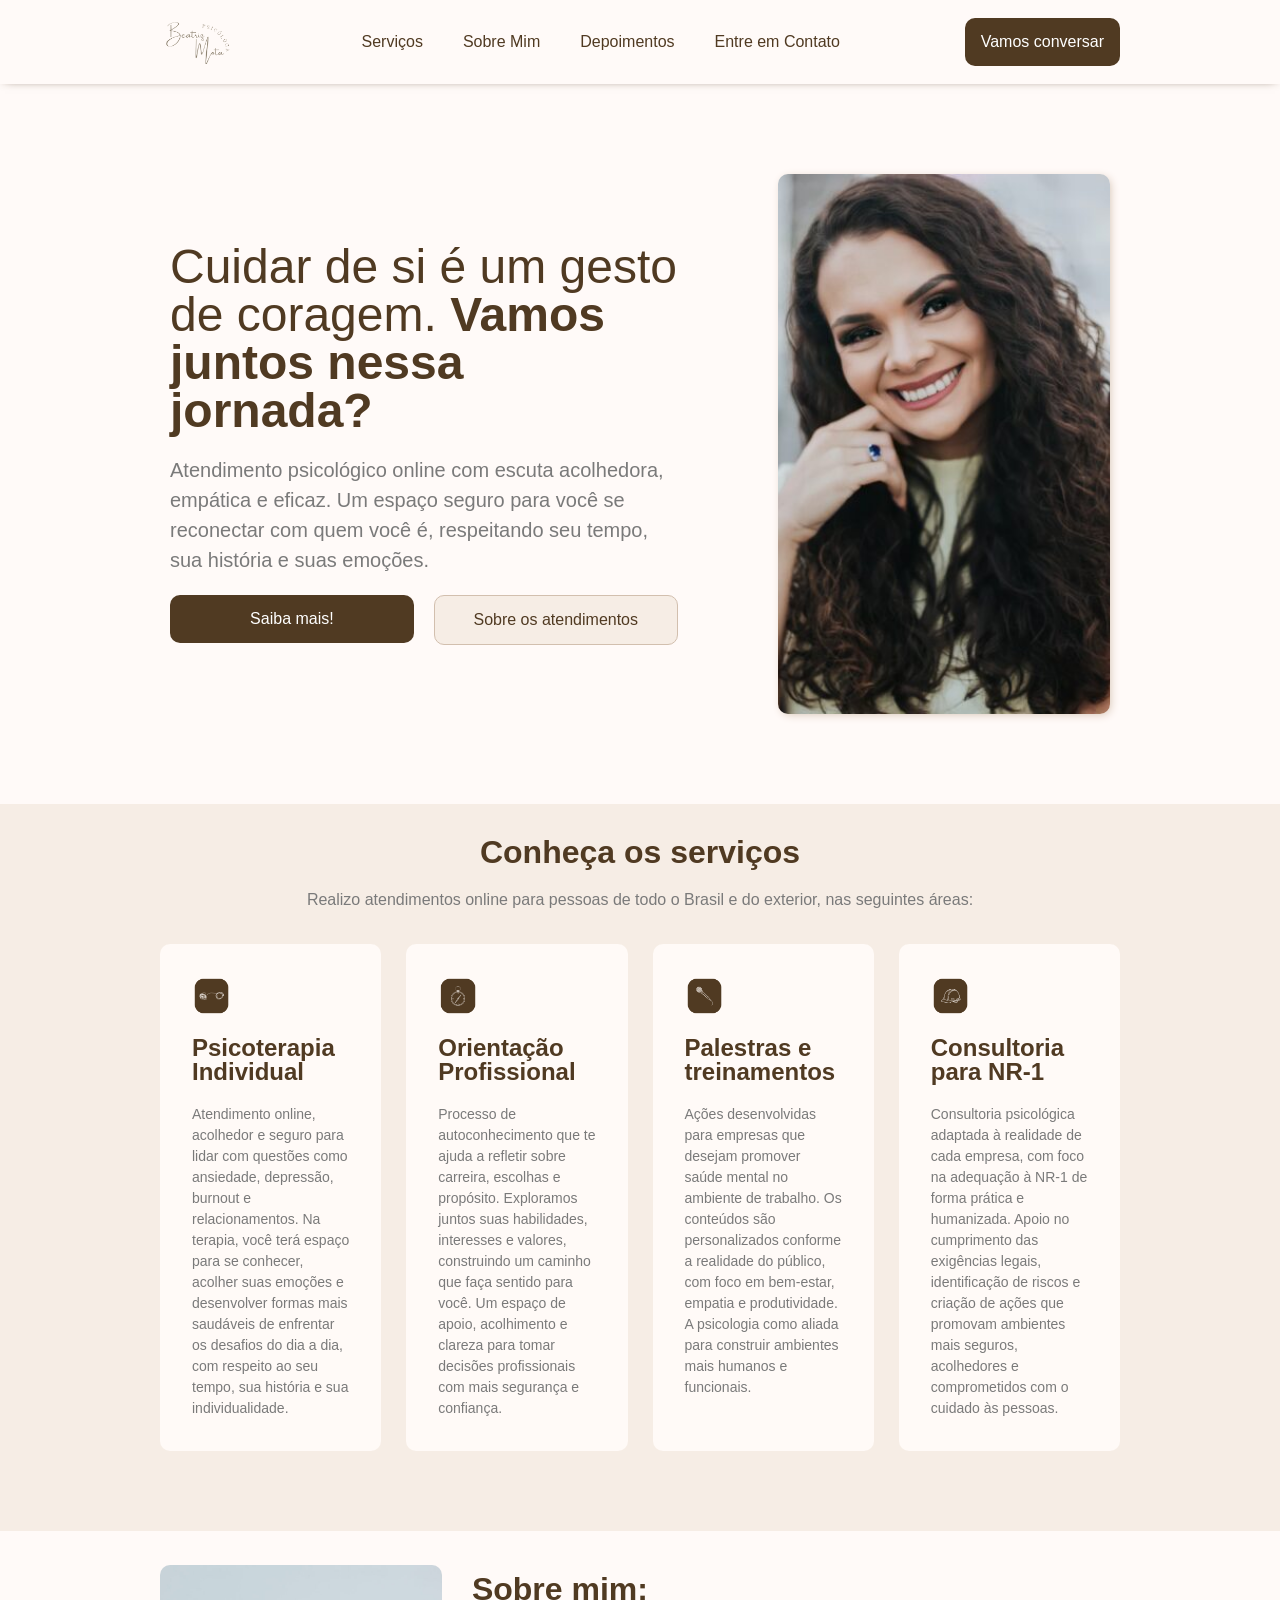
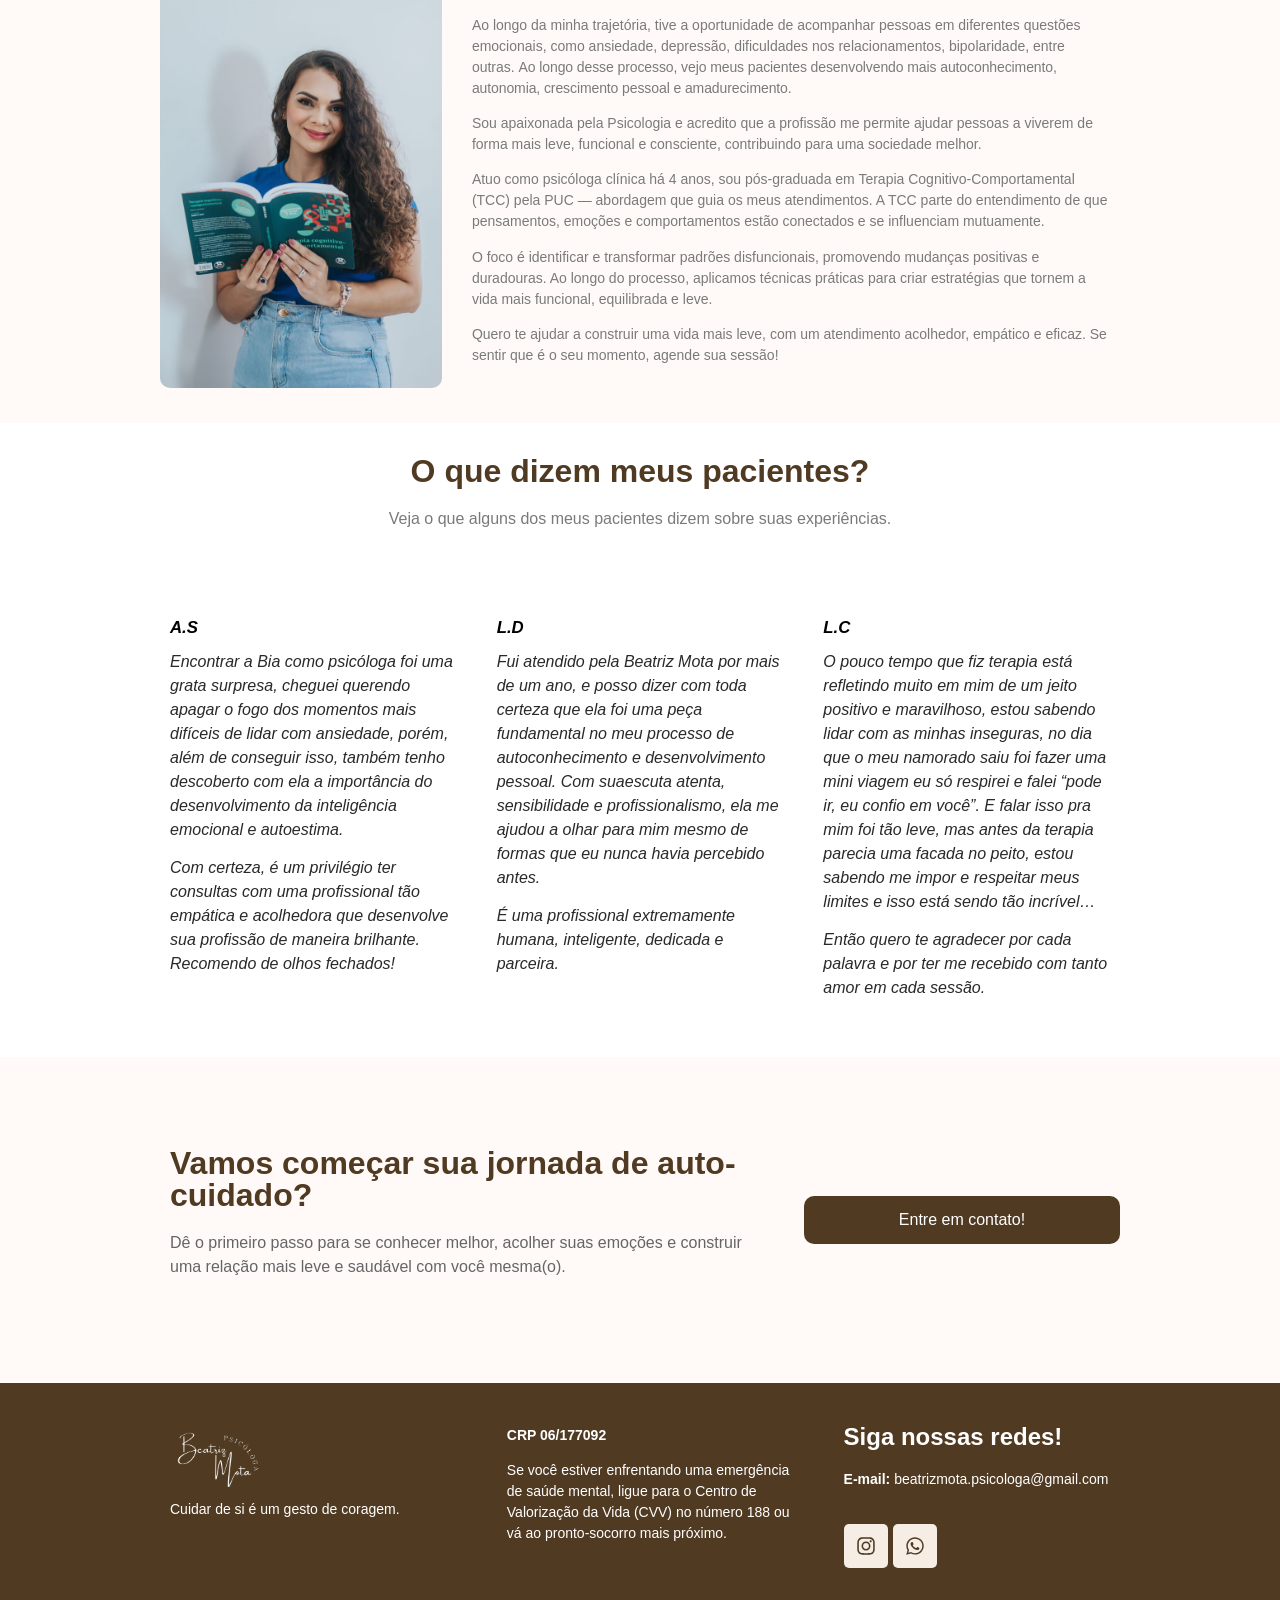
==== index.html @ f0dd9ed2 "Fix mobile hamburger menu" ====
<!DOCTYPE html>
<!-- saved from url=(0089)https://psicologabeatrizmota.com/?utm_source=ig&utm_medium=social&utm_content=link_in_bio -->
<html lang="pt-BR"><head><meta http-equiv="Content-Type" content="text/html; charset=UTF-8">
	
	<meta name="viewport" content="width=device-width, initial-scale=1">
	<title>Psicologa Beatriz Mota – Atendimento Psicológico Online</title>
<meta name="robots" content="max-image-preview:large">
<style id="wp-img-auto-sizes-contain-inline-css">
img:is([sizes=auto i],[sizes^="auto," i]){contain-intrinsic-size:3000px 1500px}
/*# sourceURL=wp-img-auto-sizes-contain-inline-css */
</style>
<style id="wp-emoji-styles-inline-css">

	img.wp-smiley, img.emoji {
		display: inline !important;
		border: none !important;
		box-shadow: none !important;
		height: 1em !important;
		width: 1em !important;
		margin: 0 0.07em !important;
		vertical-align: -0.1em !important;
		background: none !important;
		padding: 0 !important;
	}
/*# sourceURL=wp-emoji-styles-inline-css */
</style>
<style id="global-styles-inline-css">
:root{--wp--preset--aspect-ratio--square: 1;--wp--preset--aspect-ratio--4-3: 4/3;--wp--preset--aspect-ratio--3-4: 3/4;--wp--preset--aspect-ratio--3-2: 3/2;--wp--preset--aspect-ratio--2-3: 2/3;--wp--preset--aspect-ratio--16-9: 16/9;--wp--preset--aspect-ratio--9-16: 9/16;--wp--preset--color--black: #000000;--wp--preset--color--cyan-bluish-gray: #abb8c3;--wp--preset--color--white: #ffffff;--wp--preset--color--pale-pink: #f78da7;--wp--preset--color--vivid-red: #cf2e2e;--wp--preset--color--luminous-vivid-orange: #ff6900;--wp--preset--color--luminous-vivid-amber: #fcb900;--wp--preset--color--light-green-cyan: #7bdcb5;--wp--preset--color--vivid-green-cyan: #00d084;--wp--preset--color--pale-cyan-blue: #8ed1fc;--wp--preset--color--vivid-cyan-blue: #0693e3;--wp--preset--color--vivid-purple: #9b51e0;--wp--preset--gradient--vivid-cyan-blue-to-vivid-purple: linear-gradient(135deg,rgb(6,147,227) 0%,rgb(155,81,224) 100%);--wp--preset--gradient--light-green-cyan-to-vivid-green-cyan: linear-gradient(135deg,rgb(122,220,180) 0%,rgb(0,208,130) 100%);--wp--preset--gradient--luminous-vivid-amber-to-luminous-vivid-orange: linear-gradient(135deg,rgb(252,185,0) 0%,rgb(255,105,0) 100%);--wp--preset--gradient--luminous-vivid-orange-to-vivid-red: linear-gradient(135deg,rgb(255,105,0) 0%,rgb(207,46,46) 100%);--wp--preset--gradient--very-light-gray-to-cyan-bluish-gray: linear-gradient(135deg,rgb(238,238,238) 0%,rgb(169,184,195) 100%);--wp--preset--gradient--cool-to-warm-spectrum: linear-gradient(135deg,rgb(74,234,220) 0%,rgb(151,120,209) 20%,rgb(207,42,186) 40%,rgb(238,44,130) 60%,rgb(251,105,98) 80%,rgb(254,248,76) 100%);--wp--preset--gradient--blush-light-purple: linear-gradient(135deg,rgb(255,206,236) 0%,rgb(152,150,240) 100%);--wp--preset--gradient--blush-bordeaux: linear-gradient(135deg,rgb(254,205,165) 0%,rgb(254,45,45) 50%,rgb(107,0,62) 100%);--wp--preset--gradient--luminous-dusk: linear-gradient(135deg,rgb(255,203,112) 0%,rgb(199,81,192) 50%,rgb(65,88,208) 100%);--wp--preset--gradient--pale-ocean: linear-gradient(135deg,rgb(255,245,203) 0%,rgb(182,227,212) 50%,rgb(51,167,181) 100%);--wp--preset--gradient--electric-grass: linear-gradient(135deg,rgb(202,248,128) 0%,rgb(113,206,126) 100%);--wp--preset--gradient--midnight: linear-gradient(135deg,rgb(2,3,129) 0%,rgb(40,116,252) 100%);--wp--preset--font-size--small: 13px;--wp--preset--font-size--medium: 20px;--wp--preset--font-size--large: 36px;--wp--preset--font-size--x-large: 42px;--wp--preset--spacing--20: 0.44rem;--wp--preset--spacing--30: 0.67rem;--wp--preset--spacing--40: 1rem;--wp--preset--spacing--50: 1.5rem;--wp--preset--spacing--60: 2.25rem;--wp--preset--spacing--70: 3.38rem;--wp--preset--spacing--80: 5.06rem;--wp--preset--shadow--natural: 6px 6px 9px rgba(0, 0, 0, 0.2);--wp--preset--shadow--deep: 12px 12px 50px rgba(0, 0, 0, 0.4);--wp--preset--shadow--sharp: 6px 6px 0px rgba(0, 0, 0, 0.2);--wp--preset--shadow--outlined: 6px 6px 0px -3px rgb(255, 255, 255), 6px 6px rgb(0, 0, 0);--wp--preset--shadow--crisp: 6px 6px 0px rgb(0, 0, 0);}:root { --wp--style--global--content-size: 800px;--wp--style--global--wide-size: 1200px; }:where(body) { margin: 0; }.wp-site-blocks > .alignleft { float: left; margin-right: 2em; }.wp-site-blocks > .alignright { float: right; margin-left: 2em; }.wp-site-blocks > .aligncenter { justify-content: center; margin-left: auto; margin-right: auto; }:where(.wp-site-blocks) > * { margin-block-start: 24px; margin-block-end: 0; }:where(.wp-site-blocks) > :first-child { margin-block-start: 0; }:where(.wp-site-blocks) > :last-child { margin-block-end: 0; }:root { --wp--style--block-gap: 24px; }:root :where(.is-layout-flow) > :first-child{margin-block-start: 0;}:root :where(.is-layout-flow) > :last-child{margin-block-end: 0;}:root :where(.is-layout-flow) > *{margin-block-start: 24px;margin-block-end: 0;}:root :where(.is-layout-constrained) > :first-child{margin-block-start: 0;}:root :where(.is-layout-constrained) > :last-child{margin-block-end: 0;}:root :where(.is-layout-constrained) > *{margin-block-start: 24px;margin-block-end: 0;}:root :where(.is-layout-flex){gap: 24px;}:root :where(.is-layout-grid){gap: 24px;}.is-layout-flow > .alignleft{float: left;margin-inline-start: 0;margin-inline-end: 2em;}.is-layout-flow > .alignright{float: right;margin-inline-start: 2em;margin-inline-end: 0;}.is-layout-flow > .aligncenter{margin-left: auto !important;margin-right: auto !important;}.is-layout-constrained > .alignleft{float: left;margin-inline-start: 0;margin-inline-end: 2em;}.is-layout-constrained > .alignright{float: right;margin-inline-start: 2em;margin-inline-end: 0;}.is-layout-constrained > .aligncenter{margin-left: auto !important;margin-right: auto !important;}.is-layout-constrained > :where(:not(.alignleft):not(.alignright):not(.alignfull)){max-width: var(--wp--style--global--content-size);margin-left: auto !important;margin-right: auto !important;}.is-layout-constrained > .alignwide{max-width: var(--wp--style--global--wide-size);}body .is-layout-flex{display: flex;}.is-layout-flex{flex-wrap: wrap;align-items: center;}.is-layout-flex > :is(*, div){margin: 0;}body .is-layout-grid{display: grid;}.is-layout-grid > :is(*, div){margin: 0;}body{padding-top: 0px;padding-right: 0px;padding-bottom: 0px;padding-left: 0px;}:root :where(.wp-element-button, .wp-block-button__link){background-color: #32373c;border-width: 0;color: #fff;font-family: inherit;font-size: inherit;font-style: inherit;font-weight: inherit;letter-spacing: inherit;line-height: inherit;padding-top: calc(0.667em + 2px);padding-right: calc(1.333em + 2px);padding-bottom: calc(0.667em + 2px);padding-left: calc(1.333em + 2px);text-decoration: none;text-transform: inherit;}.has-black-color{color: var(--wp--preset--color--black) !important;}.has-cyan-bluish-gray-color{color: var(--wp--preset--color--cyan-bluish-gray) !important;}.has-white-color{color: var(--wp--preset--color--white) !important;}.has-pale-pink-color{color: var(--wp--preset--color--pale-pink) !important;}.has-vivid-red-color{color: var(--wp--preset--color--vivid-red) !important;}.has-luminous-vivid-orange-color{color: var(--wp--preset--color--luminous-vivid-orange) !important;}.has-luminous-vivid-amber-color{color: var(--wp--preset--color--luminous-vivid-amber) !important;}.has-light-green-cyan-color{color: var(--wp--preset--color--light-green-cyan) !important;}.has-vivid-green-cyan-color{color: var(--wp--preset--color--vivid-green-cyan) !important;}.has-pale-cyan-blue-color{color: var(--wp--preset--color--pale-cyan-blue) !important;}.has-vivid-cyan-blue-color{color: var(--wp--preset--color--vivid-cyan-blue) !important;}.has-vivid-purple-color{color: var(--wp--preset--color--vivid-purple) !important;}.has-black-background-color{background-color: var(--wp--preset--color--black) !important;}.has-cyan-bluish-gray-background-color{background-color: var(--wp--preset--color--cyan-bluish-gray) !important;}.has-white-background-color{background-color: var(--wp--preset--color--white) !important;}.has-pale-pink-background-color{background-color: var(--wp--preset--color--pale-pink) !important;}.has-vivid-red-background-color{background-color: var(--wp--preset--color--vivid-red) !important;}.has-luminous-vivid-orange-background-color{background-color: var(--wp--preset--color--luminous-vivid-orange) !important;}.has-luminous-vivid-amber-background-color{background-color: var(--wp--preset--color--luminous-vivid-amber) !important;}.has-light-green-cyan-background-color{background-color: var(--wp--preset--color--light-green-cyan) !important;}.has-vivid-green-cyan-background-color{background-color: var(--wp--preset--color--vivid-green-cyan) !important;}.has-pale-cyan-blue-background-color{background-color: var(--wp--preset--color--pale-cyan-blue) !important;}.has-vivid-cyan-blue-background-color{background-color: var(--wp--preset--color--vivid-cyan-blue) !important;}.has-vivid-purple-background-color{background-color: var(--wp--preset--color--vivid-purple) !important;}.has-black-border-color{border-color: var(--wp--preset--color--black) !important;}.has-cyan-bluish-gray-border-color{border-color: var(--wp--preset--color--cyan-bluish-gray) !important;}.has-white-border-color{border-color: var(--wp--preset--color--white) !important;}.has-pale-pink-border-color{border-color: var(--wp--preset--color--pale-pink) !important;}.has-vivid-red-border-color{border-color: var(--wp--preset--color--vivid-red) !important;}.has-luminous-vivid-orange-border-color{border-color: var(--wp--preset--color--luminous-vivid-orange) !important;}.has-luminous-vivid-amber-border-color{border-color: var(--wp--preset--color--luminous-vivid-amber) !important;}.has-light-green-cyan-border-color{border-color: var(--wp--preset--color--light-green-cyan) !important;}.has-vivid-green-cyan-border-color{border-color: var(--wp--preset--color--vivid-green-cyan) !important;}.has-pale-cyan-blue-border-color{border-color: var(--wp--preset--color--pale-cyan-blue) !important;}.has-vivid-cyan-blue-border-color{border-color: var(--wp--preset--color--vivid-cyan-blue) !important;}.has-vivid-purple-border-color{border-color: var(--wp--preset--color--vivid-purple) !important;}.has-vivid-cyan-blue-to-vivid-purple-gradient-background{background: var(--wp--preset--gradient--vivid-cyan-blue-to-vivid-purple) !important;}.has-light-green-cyan-to-vivid-green-cyan-gradient-background{background: var(--wp--preset--gradient--light-green-cyan-to-vivid-green-cyan) !important;}.has-luminous-vivid-amber-to-luminous-vivid-orange-gradient-background{background: var(--wp--preset--gradient--luminous-vivid-amber-to-luminous-vivid-orange) !important;}.has-luminous-vivid-orange-to-vivid-red-gradient-background{background: var(--wp--preset--gradient--luminous-vivid-orange-to-vivid-red) !important;}.has-very-light-gray-to-cyan-bluish-gray-gradient-background{background: var(--wp--preset--gradient--very-light-gray-to-cyan-bluish-gray) !important;}.has-cool-to-warm-spectrum-gradient-background{background: var(--wp--preset--gradient--cool-to-warm-spectrum) !important;}.has-blush-light-purple-gradient-background{background: var(--wp--preset--gradient--blush-light-purple) !important;}.has-blush-bordeaux-gradient-background{background: var(--wp--preset--gradient--blush-bordeaux) !important;}.has-luminous-dusk-gradient-background{background: var(--wp--preset--gradient--luminous-dusk) !important;}.has-pale-ocean-gradient-background{background: var(--wp--preset--gradient--pale-ocean) !important;}.has-electric-grass-gradient-background{background: var(--wp--preset--gradient--electric-grass) !important;}.has-midnight-gradient-background{background: var(--wp--preset--gradient--midnight) !important;}.has-small-font-size{font-size: var(--wp--preset--font-size--small) !important;}.has-medium-font-size{font-size: var(--wp--preset--font-size--medium) !important;}.has-large-font-size{font-size: var(--wp--preset--font-size--large) !important;}.has-x-large-font-size{font-size: var(--wp--preset--font-size--x-large) !important;}
:root :where(.wp-block-icon svg){width: 24px;}
:root :where(.wp-block-pullquote){font-size: 1.5em;line-height: 1.6;}
/*# sourceURL=global-styles-inline-css */
</style>
<link rel="stylesheet" id="hello-elementor-css" href="./Psicologa Beatriz Mota – Atendimento Psicológico Online_files/reset.css" media="all">
<link rel="stylesheet" id="hello-elementor-theme-style-css" href="./Psicologa Beatriz Mota – Atendimento Psicológico Online_files/theme.css" media="all">
<link rel="stylesheet" id="hello-elementor-header-footer-css" href="./Psicologa Beatriz Mota – Atendimento Psicológico Online_files/header-footer.css" media="all">
<link rel="stylesheet" id="elementor-frontend-css" href="./Psicologa Beatriz Mota – Atendimento Psicológico Online_files/frontend.min.css" media="all">
<link rel="stylesheet" id="elementor-post-7-css" href="./Psicologa Beatriz Mota – Atendimento Psicológico Online_files/post-7.css" media="all">
<link rel="stylesheet" id="eael-general-css" href="./Psicologa Beatriz Mota – Atendimento Psicológico Online_files/general.min.css" media="all">
<link rel="stylesheet" id="eael-51-css" href="./Psicologa Beatriz Mota – Atendimento Psicológico Online_files/eael-51.css" media="all">
<style id="custom-mobile-menu-fix-inline-css">
.eael-simple-menu-container.eael-simple-menu-hamburger { position: relative; }
.eael-simple-menu-container.eael-simple-menu-hamburger .eael-simple-menu-toggle { display: block !important; }
.eael-simple-menu-container.eael-simple-menu-hamburger .eael-simple-menu-toggle i.icon.icon-menu1 {
    display: inline-block !important;
    width: 24px;
    height: 20px;
    position: relative;
    font-style: normal;
    color: #3b2d22;
}
.eael-simple-menu-container.eael-simple-menu-hamburger .eael-simple-menu-toggle i.icon.icon-menu1::before {
    content: "☰";
    font-family: Arial, sans-serif;
    font-size: 22px;
    display: inline-block;
    width: 100%;
    height: 100%;
    line-height: 1;
    text-align: center;
}
.eael-simple-menu-container.eael-simple-menu-hamburger .eael-nav-menu-wrapper {
    display: block !important;
    position: absolute !important;
    top: calc(100% + 8px) !important;
    left: 0 !important;
    right: 0 !important;
    width: auto !important;
    max-width: 100% !important;
    box-sizing: border-box !important;
    background: #ffffff !important;
    border: 1px solid rgba(0, 0, 0, 0.08) !important;
    border-radius: 0.5rem !important;
    box-shadow: 0 12px 24px rgba(0, 0, 0, 0.1) !important;
    opacity: 0 !important;
    visibility: hidden !important;
    transform: translateY(-8px) !important;
    transition: opacity .25s ease, transform .25s ease, visibility .25s ease !important;
    z-index: 9999 !important;
}
.eael-simple-menu-container.eael-simple-menu-hamburger.active .eael-nav-menu-wrapper {
    display: block !important;
    opacity: 1 !important;
    visibility: visible !important;
    transform: translateY(0) !important;
}
.eael-simple-menu-container.eael-simple-menu-hamburger .eael-simple-menu {
    display: flex !important;
    flex-direction: column !important;
    width: 100% !important;
    margin: 0 !important;
    padding: 0 !important;
}
.eael-simple-menu-container.eael-simple-menu-hamburger.active .eael-simple-menu,
.eael-simple-menu-container.eael-simple-menu-hamburger.active .eael-simple-menu-horizontal,
.eael-simple-menu-container.eael-simple-menu-hamburger.active .eael-simple-menu-vertical {
    display: flex !important;
    flex-direction: column !important;
}
.eael-simple-menu-container.eael-simple-menu-hamburger .eael-simple-menu > li {
    width: 100% !important;
}
.eael-simple-menu-container.eael-simple-menu-hamburger .eael-simple-menu > li > a {
    display: block !important;
    padding: 0.75rem 1rem !important;
}
</style>
<link rel="stylesheet" id="widget-image-css" href="./Psicologa Beatriz Mota – Atendimento Psicológico Online_files/widget-image.min.css" media="all">
<link rel="stylesheet" id="elementor-icons-css" href="./Psicologa Beatriz Mota – Atendimento Psicológico Online_files/elementor-icons.min.css" media="all">
<style id="elementor-icons-inline-css">

		.elementor-add-new-section .elementor-add-templately-promo-button{
            background-color: #5d4fff;
            background-image: none;
            background-repeat: no-repeat;
            background-position: center center;
            position: relative;
        }
        
		.elementor-add-new-section .elementor-add-templately-promo-button > i{
            height: 12px;
        }
        
        body .elementor-add-new-section .elementor-add-section-area-button {
            margin-left: 0;
        }

		.elementor-add-new-section .elementor-add-templately-promo-button{
            background-color: #5d4fff;
            background-image: none;
            background-repeat: no-repeat;
            background-position: center center;
            position: relative;
        }
        
		.elementor-add-new-section .elementor-add-templately-promo-button > i{
            height: 12px;
        }
        
        body .elementor-add-new-section .elementor-add-section-area-button {
            margin-left: 0;
        }

		.elementor-add-new-section .elementor-add-templately-promo-button{
            background-color: #5d4fff;
            background-image: none;
            background-repeat: no-repeat;
            background-position: center center;
            position: relative;
        }
        
		.elementor-add-new-section .elementor-add-templately-promo-button > i{
            height: 12px;
        }
        
        body .elementor-add-new-section .elementor-add-section-area-button {
            margin-left: 0;
        }

		.elementor-add-new-section .elementor-add-templately-promo-button{
            background-color: #5d4fff;
            background-image: none;
            background-repeat: no-repeat;
            background-position: center center;
            position: relative;
        }
        
		.elementor-add-new-section .elementor-add-templately-promo-button > i{
            height: 12px;
        }
        
        body .elementor-add-new-section .elementor-add-section-area-button {
            margin-left: 0;
        }
/*# sourceURL=elementor-icons-inline-css */
</style>
<style id="copilot-fixed-header-css">
.elementor-sticky.elementor-sticky--active,
.elementor-sticky {
  left: 0 !important;
  right: 0 !important;
  width: 100% !important;
  max-width: 100% !important;
  margin: 0 !important;
  box-sizing: border-box !important;
}
.elementor-sticky.elementor-sticky--active {
  position: fixed !important;
  top: 0 !important;
}
.elementor-sticky.elementor-sticky--active .elementor-container,
.elementor-sticky.elementor-sticky--active .elementor-row {
  max-width: 100% !important;
}
</style>
<link rel="stylesheet" id="e-sticky-css" href="./Psicologa Beatriz Mota – Atendimento Psicológico Online_files/sticky.min.css" media="all">
<link rel="stylesheet" id="widget-heading-css" href="./Psicologa Beatriz Mota – Atendimento Psicológico Online_files/widget-heading.min.css" media="all">
<link rel="stylesheet" id="widget-social-icons-css" href="./Psicologa Beatriz Mota – Atendimento Psicológico Online_files/widget-social-icons.min.css" media="all">
<link rel="stylesheet" id="e-apple-webkit-css" href="./Psicologa Beatriz Mota – Atendimento Psicológico Online_files/apple-webkit.min.css" media="all">
<link rel="stylesheet" id="eael-8-css" href="./Psicologa Beatriz Mota – Atendimento Psicológico Online_files/eael-8.css" media="all">
<link rel="stylesheet" id="ekit-widget-styles-css" href="./Psicologa Beatriz Mota – Atendimento Psicológico Online_files/widget-styles.css" media="all">
<link rel="stylesheet" id="ekit-responsive-css" href="./Psicologa Beatriz Mota – Atendimento Psicológico Online_files/responsive.css" media="all">
<link rel="stylesheet" id="font-awesome-5-all-css" href="./Psicologa Beatriz Mota – Atendimento Psicológico Online_files/all.min.css" media="all">
<link rel="stylesheet" id="elementor-post-8-css" href="./Psicologa Beatriz Mota – Atendimento Psicológico Online_files/post-8.css" media="all">
<link rel="stylesheet" id="elementor-post-51-css" href="./Psicologa Beatriz Mota – Atendimento Psicológico Online_files/post-51.css" media="all">
<link rel="stylesheet" id="elementor-post-88-css" href="./Psicologa Beatriz Mota – Atendimento Psicológico Online_files/post-88.css" media="all">
<link rel="stylesheet" id="font-awesome-4-shim-css" href="./Psicologa Beatriz Mota – Atendimento Psicológico Online_files/v4-shims.min.css" media="all">
<link rel="stylesheet" id="elementor-gf-local-roboto-css" href="./Psicologa Beatriz Mota – Atendimento Psicológico Online_files/roboto.css" media="all">
<link rel="stylesheet" id="elementor-gf-local-robotoslab-css" href="./Psicologa Beatriz Mota – Atendimento Psicológico Online_files/robotoslab.css" media="all">
<link rel="stylesheet" id="elementor-gf-local-poppins-css" href="./Psicologa Beatriz Mota – Atendimento Psicológico Online_files/poppins.css" media="all">
<link rel="stylesheet" id="elementor-gf-local-inter-css" href="./Psicologa Beatriz Mota – Atendimento Psicológico Online_files/inter.css" media="all">
<link rel="stylesheet" id="elementor-icons-ekiticons-css" href="./Psicologa Beatriz Mota – Atendimento Psicológico Online_files/ekiticons.css" media="all">
<script type="text/javascript">
		var elementskit = {
			resturl: '',
		}

		</script><script id="jquery-core-js" src="./Psicologa Beatriz Mota – Atendimento Psicológico Online_files/jquery.min.js.download"></script>
<script id="jquery-migrate-js" src="./Psicologa Beatriz Mota – Atendimento Psicológico Online_files/jquery-migrate.min.js.download"></script>
<script id="font-awesome-4-shim-js" src="./Psicologa Beatriz Mota – Atendimento Psicológico Online_files/v4-shims.min.js.download"></script>
<meta name="generator" content="WordPress 7.0">
<meta name="generator" content="Elementor 3.33.4; features: e_font_icon_svg, additional_custom_breakpoints; settings: css_print_method-external, google_font-enabled, font_display-swap">
			<style>
				.e-con.e-parent:nth-of-type(n+4):not(.e-lazyloaded):not(.e-no-lazyload),
				.e-con.e-parent:nth-of-type(n+4):not(.e-lazyloaded):not(.e-no-lazyload) * {
					background-image: none !important;
				}
				@media screen and (max-height: 1024px) {
					.e-con.e-parent:nth-of-type(n+3):not(.e-lazyloaded):not(.e-no-lazyload),
					.e-con.e-parent:nth-of-type(n+3):not(.e-lazyloaded):not(.e-no-lazyload) * {
						background-image: none !important;
					}
				}
				@media screen and (max-height: 640px) {
					.e-con.e-parent:nth-of-type(n+2):not(.e-lazyloaded):not(.e-no-lazyload),
					.e-con.e-parent:nth-of-type(n+2):not(.e-lazyloaded):not(.e-no-lazyload) * {
						background-image: none !important;
					}
				}
			</style>
			<link rel="icon" href="./Psicologa Beatriz Mota – Atendimento Psicológico Online_files/3-150x150.png" sizes="32x32">
<link rel="icon" href="./Psicologa Beatriz Mota – Atendimento Psicológico Online_files/3.png" sizes="192x192">
<link rel="apple-touch-icon" href="./Psicologa Beatriz Mota – Atendimento Psicológico Online_files/3.png">
<meta name="msapplication-TileImage" content="./Psicologa Beatriz Mota – Atendimento Psicológico Online_files/3.png">
<meta id="dcngeagmmhegagicpcmpinaoklddcgon"><script src="./Psicologa Beatriz Mota – Atendimento Psicológico Online_files/wp-emoji-release.min.js.download" defer=""></script></head>
<body class="home wp-singular page-template page-template-elementor_header_footer page page-id-8 wp-custom-logo wp-embed-responsive wp-theme-hello-elementor hello-elementor-default elementor-default elementor-template-full-width elementor-kit-7 elementor-page elementor-page-8 e--ua-isTouchDevice e--ua-blink e--ua-chrome e--ua-webkit" data-elementor-device-mode="tablet" data-new-gr-c-s-check-loaded="14.1297.0" data-gr-ext-installed="">


<a class="skip-link screen-reader-text" href="#content">Ir para o conteúdo</a>

		<div data-elementor-type="header" data-elementor-id="51" class="elementor elementor-51 elementor-location-header" data-elementor-post-type="elementor_library">
			<div data-particle_enable="false" data-particle-mobile-disabled="false" class="elementor-element elementor-element-c4b97b6 e-con-full e-flex e-con e-parent e-lazyloaded elementor-sticky elementor-sticky--effects elementor-sticky--active elementor-section--handles-inside" data-id="c4b97b6" data-element_type="container" data-settings="{&quot;background_background&quot;:&quot;classic&quot;,&quot;sticky&quot;:&quot;top&quot;,&quot;sticky_on&quot;:[&quot;desktop&quot;,&quot;tablet&quot;,&quot;mobile&quot;],&quot;sticky_offset&quot;:0,&quot;sticky_effects_offset&quot;:0,&quot;sticky_anchor_link_offset&quot;:0}" style="position: fixed; width: 958.4px; margin-top: 0px; margin-bottom: 0px; top: 0px;">
				<div class="elementor-element elementor-element-eb4db4c elementor-widget__width-initial elementor-widget elementor-widget-theme-site-logo elementor-widget-image" data-id="eb4db4c" data-element_type="widget" data-widget_type="theme-site-logo.default">
											<a href="./index.html">
			<img fetchpriority="high" width="560" height="382" src="./Psicologa Beatriz Mota – Atendimento Psicológico Online_files/3.png" class="attachment-full size-full wp-image-53" alt="" srcset="./Psicologa Beatriz Mota – Atendimento Psicológico Online_files/3.png 560w, ./Psicologa Beatriz Mota – Atendimento Psicológico Online_files/3-300x205.png 300w" sizes="(max-width: 560px) 100vw, 560px">				</a>
											</div>
				<div class="elementor-element elementor-element-264953e eael-simple-menu-hamburger-align-right eael-hamburger--tablet elementor-widget elementor-widget-eael-simple-menu eael-hamburger--responsive" data-id="264953e" data-element_type="widget" data-widget_type="eael-simple-menu.default">
					<style>
                        @media screen and (max-width: 1024px) {
                            .eael-hamburger--tablet .eael-simple-menu-horizontal,
                            .eael-hamburger--tablet .eael-simple-menu-vertical {
                                display: none;
                            }
                            .eael-hamburger--tablet .eael-simple-menu-container .eael-simple-menu-toggle {
                                display: block;
                            }
                        }
                    </style>            <div data-hamburger-icon="&lt;i aria-hidden=&quot;true&quot; class=&quot;icon icon-menu1&quot;&gt;&lt;/i&gt;" data-indicator-icon="&lt;svg aria-hidden=&quot;true&quot; class=&quot;e-font-icon-svg e-fas-angle-down&quot; viewBox=&quot;0 0 320 512&quot; xmlns=&quot;http://www.w3.org/2000/svg&quot;&gt;&lt;path d=&quot;M143 352.3L7 216.3c-9.4-9.4-9.4-24.6 0-33.9l22.6-22.6c9.4-9.4 24.6-9.4 33.9 0l96.4 96.4 96.4-96.4c9.4-9.4 24.6-9.4 33.9 0l22.6 22.6c9.4 9.4 9.4 24.6 0 33.9l-136 136c-9.2 9.4-24.4 9.4-33.8 0z&quot;&gt;&lt;/path&gt;&lt;/svg&gt;" data-dropdown-indicator-icon="&lt;svg class=&quot;e-font-icon-svg e-fas-angle-down&quot; viewBox=&quot;0 0 320 512&quot; xmlns=&quot;http://www.w3.org/2000/svg&quot;&gt;&lt;path d=&quot;M143 352.3L7 216.3c-9.4-9.4-9.4-24.6 0-33.9l22.6-22.6c9.4-9.4 24.6-9.4 33.9 0l96.4 96.4 96.4-96.4c9.4-9.4 24.6-9.4 33.9 0l22.6 22.6c9.4 9.4 9.4 24.6 0 33.9l-136 136c-9.2 9.4-24.4 9.4-33.8 0z&quot;&gt;&lt;/path&gt;&lt;/svg&gt;" class="eael-simple-menu-container eael-simple-menu-align-left eael-simple-menu--stretch eael-simple-menu-dropdown-align-left preset-1 eael-simple-menu-hamburger" data-hamburger-breakpoints="{&quot;mobile&quot;:&quot;Dispositivos m\u00f3veis no modo retrato (&gt; 767px)&quot;,&quot;tablet&quot;:&quot;Tablet no modo retrato (&gt; 1024px)&quot;,&quot;desktop&quot;:&quot;Desktop (&gt; 2400px)&quot;,&quot;none&quot;:&quot;Nenhum&quot;}" data-hamburger-device="tablet">
                <span class="eael-simple-menu-toggle-text"></span><nav class="eael-nav-menu-wrapper"><ul id="menu-geral" class="eael-simple-menu eael-simple-menu-dropdown-animate-to-top eael-simple-menu-indicator eael-simple-menu-horizontal eael-simple-menu-responsive"><li id="menu-item-55" class="menu-item menu-item-type-custom menu-item-object-custom menu-item-55"><a href="#servicos" class="eael-menu-servicos eael-item-active">Serviços</a></li>
<li id="menu-item-56" class="menu-item menu-item-type-custom menu-item-object-custom menu-item-56"><a href="#sobre-mim" class="">Sobre Mim</a></li>
<li id="menu-item-58" class="menu-item menu-item-type-custom menu-item-object-custom menu-item-58"><a href="#depoimentos" class="">Depoimentos</a></li>
<li id="menu-item-57" class="menu-item menu-item-type-custom menu-item-object-custom menu-item-57"><a href="https://wa.me/5511950643209">Entre em Contato</a></li>
</ul></nav>                <button class="eael-simple-menu-toggle">
                    <span class="sr-only ">Menu de alternância de hambúrguer</span>
                    <i aria-hidden="true" class="icon icon-menu1"></i>                </button>
            </div>
            				</div>
				<div class="elementor-element elementor-element-4300a39 elementor-align-justify elementor-hidden-mobile elementor-widget elementor-widget-button" data-id="4300a39" data-element_type="widget" data-widget_type="button.default">
										<a class="elementor-button elementor-button-link elementor-size-sm" href="https://wa.me/5511950643209">
						<span class="elementor-button-content-wrapper">
									<span class="elementor-button-text">Vamos conversar</span>
					</span>
					</a>
								</div>
				</div><div data-particle_enable="false" data-particle-mobile-disabled="false" class="elementor-element elementor-element-c4b97b6 e-con-full e-flex e-con e-parent e-lazyloaded elementor-sticky elementor-sticky--effects elementor-sticky__spacer" data-id="c4b97b6" data-element_type="container" data-settings="{&quot;background_background&quot;:&quot;classic&quot;,&quot;sticky&quot;:&quot;top&quot;,&quot;sticky_on&quot;:[&quot;desktop&quot;,&quot;tablet&quot;,&quot;mobile&quot;],&quot;sticky_offset&quot;:0,&quot;sticky_effects_offset&quot;:0,&quot;sticky_anchor_link_offset&quot;:0}" style="visibility: hidden; transition: none; animation: auto ease 0s 1 normal none running none;">
				<div class="elementor-element elementor-element-eb4db4c elementor-widget__width-initial elementor-widget elementor-widget-theme-site-logo elementor-widget-image" data-id="eb4db4c" data-element_type="widget" data-widget_type="theme-site-logo.default">
											<a href="./index.html">
			<img fetchpriority="high" width="560" height="382" src="./Psicologa Beatriz Mota – Atendimento Psicológico Online_files/3.png" class="attachment-full size-full wp-image-53" alt="" srcset="./Psicologa Beatriz Mota – Atendimento Psicológico Online_files/3.png 560w, ./Psicologa Beatriz Mota – Atendimento Psicológico Online_files/3-300x205.png 300w" sizes="(max-width: 560px) 100vw, 560px">				</a>
											</div>
				<div class="elementor-element elementor-element-264953e eael-simple-menu-hamburger-align-right eael-hamburger--tablet elementor-widget elementor-widget-eael-simple-menu eael-hamburger--not-responsive" data-id="264953e" data-element_type="widget" data-widget_type="eael-simple-menu.default">
					<style>
                        @media screen and (max-width: 1024px) {
                            .eael-hamburger--tablet .eael-simple-menu-horizontal,
                            .eael-hamburger--tablet .eael-simple-menu-vertical {
                                display: none;
                            }
                            .eael-hamburger--tablet .eael-simple-menu-container .eael-simple-menu-toggle {
                                display: block;
                            }
                        }
                    </style>            <div data-hamburger-icon="&lt;i aria-hidden=&quot;true&quot; class=&quot;icon icon-menu1&quot;&gt;&lt;/i&gt;" data-indicator-icon="&lt;svg aria-hidden=&quot;true&quot; class=&quot;e-font-icon-svg e-fas-angle-down&quot; viewBox=&quot;0 0 320 512&quot; xmlns=&quot;http://www.w3.org/2000/svg&quot;&gt;&lt;path d=&quot;M143 352.3L7 216.3c-9.4-9.4-9.4-24.6 0-33.9l22.6-22.6c9.4-9.4 24.6-9.4 33.9 0l96.4 96.4 96.4-96.4c9.4-9.4 24.6-9.4 33.9 0l22.6 22.6c9.4 9.4 9.4 24.6 0 33.9l-136 136c-9.2 9.4-24.4 9.4-33.8 0z&quot;&gt;&lt;/path&gt;&lt;/svg&gt;" data-dropdown-indicator-icon="&lt;svg class=&quot;e-font-icon-svg e-fas-angle-down&quot; viewBox=&quot;0 0 320 512&quot; xmlns=&quot;http://www.w3.org/2000/svg&quot;&gt;&lt;path d=&quot;M143 352.3L7 216.3c-9.4-9.4-9.4-24.6 0-33.9l22.6-22.6c9.4-9.4 24.6-9.4 33.9 0l96.4 96.4 96.4-96.4c9.4-9.4 24.6-9.4 33.9 0l22.6 22.6c9.4 9.4 9.4 24.6 0 33.9l-136 136c-9.2 9.4-24.4 9.4-33.8 0z&quot;&gt;&lt;/path&gt;&lt;/svg&gt;" class="eael-simple-menu-container eael-simple-menu-align-left eael-simple-menu--stretch eael-simple-menu-dropdown-align-left preset-1" data-hamburger-breakpoints="{&quot;mobile&quot;:&quot;Dispositivos m\u00f3veis no modo retrato (&gt; 767px)&quot;,&quot;tablet&quot;:&quot;Tablet no modo retrato (&gt; 1024px)&quot;,&quot;desktop&quot;:&quot;Desktop (&gt; 2400px)&quot;,&quot;none&quot;:&quot;Nenhum&quot;}" data-hamburger-device="tablet">
                <span class="eael-simple-menu-toggle-text"></span><ul id="menu-geral" class="eael-simple-menu eael-simple-menu-dropdown-animate-to-top eael-simple-menu-indicator eael-simple-menu-horizontal"><li id="menu-item-55" class="menu-item menu-item-type-custom menu-item-object-custom menu-item-55"><a href="#servicos" class="eael-menu-servicos eael-item-active">Serviços</a></li>
<li id="menu-item-56" class="menu-item menu-item-type-custom menu-item-object-custom menu-item-56"><a href="#sobre-mim" class="">Sobre Mim</a></li>
<li id="menu-item-58" class="menu-item menu-item-type-custom menu-item-object-custom menu-item-58"><a href="#depoimentos" class="">Depoimentos</a></li>
<li id="menu-item-57" class="menu-item menu-item-type-custom menu-item-object-custom menu-item-57"><a href="https://wa.me/5511950643209">Entre em Contato</a></li>
</ul>                <button class="eael-simple-menu-toggle">
                    <span class="sr-only ">Menu de alternância de hambúrguer</span>
                    <i aria-hidden="true" class="icon icon-menu1"></i>                </button>
            </div>
            				</div>
				<div class="elementor-element elementor-element-4300a39 elementor-align-justify elementor-hidden-mobile elementor-widget elementor-widget-button" data-id="4300a39" data-element_type="widget" data-widget_type="button.default">
										<a class="elementor-button elementor-button-link elementor-size-sm" href="https://wa.me/5511950643209">
						<span class="elementor-button-content-wrapper">
									<span class="elementor-button-text">Vamos conversar</span>
					</span>
					</a>
								</div>
				</div>
				</div>
				<div data-elementor-type="wp-page" data-elementor-id="8" class="elementor elementor-8" data-elementor-post-type="page">
				<div data-particle_enable="false" data-particle-mobile-disabled="false" class="elementor-element elementor-element-f447234 e-con-full e-flex e-con e-parent e-lazyloaded" data-id="f447234" data-element_type="container">
		<div data-particle_enable="false" data-particle-mobile-disabled="false" class="elementor-element elementor-element-15be6a6 e-con-full e-flex e-con e-child" data-id="15be6a6" data-element_type="container">
				<div class="elementor-element elementor-element-359bd20 elementor-widget elementor-widget-heading" data-id="359bd20" data-element_type="widget" data-widget_type="heading.default">
					<h2 class="elementor-heading-title elementor-size-default"><span style="font-weight: normal">Cuidar de si é um gesto de coragem.</span> Vamos juntos nessa jornada?</h2>				</div>
				<div class="elementor-element elementor-element-ca6405a elementor-widget elementor-widget-text-editor" data-id="ca6405a" data-element_type="widget" data-widget_type="text-editor.default">
									Atendimento psicológico online com escuta acolhedora, empática e eficaz. Um espaço seguro para você se reconectar com quem você é, respeitando seu tempo, sua história e suas emoções.								</div>
		<div data-particle_enable="false" data-particle-mobile-disabled="false" class="elementor-element elementor-element-3a54f85 e-con-full e-flex e-con e-child" data-id="3a54f85" data-element_type="container">
				<div class="elementor-element elementor-element-51852f4 elementor-align-justify elementor-widget__width-inherit elementor-widget elementor-widget-button" data-id="51852f4" data-element_type="widget" data-widget_type="button.default">
										<a class="elementor-button elementor-button-link elementor-size-sm" href="https://wa.me/5511950643209">
						<span class="elementor-button-content-wrapper">
									<span class="elementor-button-text">Saiba mais!</span>
					</span>
					</a>
								</div>
				<div class="elementor-element elementor-element-7dbd5f7 elementor-align-justify elementor-widget__width-inherit elementor-widget elementor-widget-button" data-id="7dbd5f7" data-element_type="widget" data-widget_type="button.default">
										<a class="elementor-button elementor-button-link elementor-size-sm" "#servicos">
						<span class="elementor-button-content-wrapper">
									<span class="elementor-button-text">Sobre os atendimentos</span>
					</span>
					</a>
								</div>
				</div>
				</div>
		<div data-particle_enable="false" data-particle-mobile-disabled="false" class="elementor-element elementor-element-127ab56 e-con-full elementor-hidden-mobile e-flex e-con e-child" data-id="127ab56" data-element_type="container">
				<div class="elementor-element elementor-element-d814663 elementor-widget elementor-widget-image" data-id="d814663" data-element_type="widget" data-widget_type="image.default">
															<img decoding="async" width="768" height="512" src="./Psicologa Beatriz Mota – Atendimento Psicológico Online_files/Copia-de-Remini20211210203827809-768x512.jpg" class="attachment-medium_large size-medium_large wp-image-95" alt="" srcset="./Psicologa Beatriz Mota – Atendimento Psicológico Online_files/Copia-de-Remini20211210203827809-768x512.jpg 768w, ./Psicologa Beatriz Mota – Atendimento Psicológico Online_files/Copia-de-Remini20211210203827809-300x200.jpg 300w, ./Psicologa Beatriz Mota – Atendimento Psicológico Online_files/Copia-de-Remini20211210203827809-1024x682.jpg 1024w, ./Psicologa Beatriz Mota – Atendimento Psicológico Online_files/Copia-de-Remini20211210203827809-1536x1024.jpg 1536w, ./Psicologa Beatriz Mota – Atendimento Psicológico Online_files/Copia-de-Remini20211210203827809-2048x1365.jpg 2048w" sizes="(max-width: 768px) 100vw, 768px">															</div>
				</div>
				</div>
		<div data-particle_enable="false" data-particle-mobile-disabled="false" class="elementor-element elementor-element-46b091d e-con-full e-flex e-con e-parent e-lazyloaded" data-id="46b091d" data-element_type="container" id="servicos" data-settings="{&quot;background_background&quot;:&quot;classic&quot;}">
				<div class="elementor-element elementor-element-d06f79b elementor-widget elementor-widget-heading" data-id="d06f79b" data-element_type="widget" data-widget_type="heading.default">
					<h2 class="elementor-heading-title elementor-size-default">Conheça os serviços</h2>				</div>
				<div class="elementor-element elementor-element-7fe34df elementor-widget elementor-widget-text-editor" data-id="7fe34df" data-element_type="widget" data-widget_type="text-editor.default">
									Realizo atendimentos online para pessoas de todo o Brasil e do exterior, nas seguintes áreas:

								</div>
				</div>
		<div data-particle_enable="false" data-particle-mobile-disabled="false" class="elementor-element elementor-element-372d68e e-con-full e-flex e-con e-parent e-lazyloaded" data-id="372d68e" data-element_type="container" data-settings="{&quot;background_background&quot;:&quot;classic&quot;}">
		<div data-particle_enable="false" data-particle-mobile-disabled="false" class="elementor-element elementor-element-2bdac10 e-con-full e-flex e-con e-child" data-id="2bdac10" data-element_type="container" data-settings="{&quot;background_background&quot;:&quot;classic&quot;}">
				<div class="elementor-element elementor-element-e9b6b7e elementor-widget__width-initial elementor-widget elementor-widget-image" data-id="e9b6b7e" data-element_type="widget" data-widget_type="image.default">
															<img decoding="async" width="300" height="300" src="./Psicologa Beatriz Mota – Atendimento Psicológico Online_files/7.png" class="attachment-large size-large wp-image-18" alt="" srcset="./Psicologa Beatriz Mota – Atendimento Psicológico Online_files/7.png 300w, ./Psicologa Beatriz Mota – Atendimento Psicológico Online_files/7-150x150.png 150w" sizes="(max-width: 300px) 100vw, 300px">															</div>
				<div class="elementor-element elementor-element-023e338 elementor-widget elementor-widget-heading" data-id="023e338" data-element_type="widget" data-widget_type="heading.default">
					<h2 class="elementor-heading-title elementor-size-default">Psicoterapia Individual
</h2>				</div>
				<div class="elementor-element elementor-element-d786a87 elementor-widget elementor-widget-text-editor" data-id="d786a87" data-element_type="widget" data-widget_type="text-editor.default">
									Atendimento online, acolhedor e seguro para lidar com questões como ansiedade, depressão, burnout e relacionamentos. Na terapia, você terá espaço para se conhecer, acolher suas emoções e desenvolver formas mais saudáveis de enfrentar os desafios do dia a dia, com respeito ao seu tempo, sua história e sua individualidade.

								</div>
				</div>
		<div data-particle_enable="false" data-particle-mobile-disabled="false" class="elementor-element elementor-element-23455de e-con-full e-flex e-con e-child" data-id="23455de" data-element_type="container" data-settings="{&quot;background_background&quot;:&quot;classic&quot;}">
				<div class="elementor-element elementor-element-df476e5 elementor-widget__width-initial elementor-widget elementor-widget-image" data-id="df476e5" data-element_type="widget" data-widget_type="image.default">
															<img loading="lazy" decoding="async" width="300" height="300" src="./Psicologa Beatriz Mota – Atendimento Psicológico Online_files/8.png" class="attachment-large size-large wp-image-19" alt="" srcset="./Psicologa Beatriz Mota – Atendimento Psicológico Online_files/8.png 300w, ./Psicologa Beatriz Mota – Atendimento Psicológico Online_files/8-150x150.png 150w" sizes="(max-width: 300px) 100vw, 300px">															</div>
				<div class="elementor-element elementor-element-f451ce1 elementor-widget elementor-widget-heading" data-id="f451ce1" data-element_type="widget" data-widget_type="heading.default">
					<h2 class="elementor-heading-title elementor-size-default">Orientação Profissional</h2>				</div>
				<div class="elementor-element elementor-element-1548127 elementor-widget elementor-widget-text-editor" data-id="1548127" data-element_type="widget" data-widget_type="text-editor.default">
									Processo de autoconhecimento que te ajuda a refletir sobre carreira, escolhas e propósito. Exploramos juntos suas habilidades, interesses e valores, construindo um caminho que faça sentido para você. Um espaço de apoio, acolhimento e clareza para tomar decisões profissionais com mais segurança e confiança.								</div>
				</div>
		<div data-particle_enable="false" data-particle-mobile-disabled="false" class="elementor-element elementor-element-0f2573d e-con-full e-flex e-con e-child" data-id="0f2573d" data-element_type="container" data-settings="{&quot;background_background&quot;:&quot;classic&quot;}">
				<div class="elementor-element elementor-element-80569f3 elementor-widget__width-initial elementor-widget elementor-widget-image" data-id="80569f3" data-element_type="widget" data-widget_type="image.default">
															<img loading="lazy" decoding="async" width="300" height="300" src="./Psicologa Beatriz Mota – Atendimento Psicológico Online_files/9.png" class="attachment-large size-large wp-image-20" alt="" srcset="./Psicologa Beatriz Mota – Atendimento Psicológico Online_files/9.png 300w, ./Psicologa Beatriz Mota – Atendimento Psicológico Online_files/9-150x150.png 150w" sizes="(max-width: 300px) 100vw, 300px">															</div>
				<div class="elementor-element elementor-element-b10ec87 elementor-widget elementor-widget-heading" data-id="b10ec87" data-element_type="widget" data-widget_type="heading.default">
					<h2 class="elementor-heading-title elementor-size-default">Palestras e treinamentos</h2>				</div>
				<div class="elementor-element elementor-element-19b1f45 elementor-widget elementor-widget-text-editor" data-id="19b1f45" data-element_type="widget" data-widget_type="text-editor.default">
									Ações desenvolvidas para empresas que desejam promover saúde mental no ambiente de trabalho. Os conteúdos são personalizados conforme a realidade do público, com foco em bem-estar, empatia e produtividade. A psicologia como aliada para construir ambientes mais humanos e funcionais.

								</div>
				</div>
		<div data-particle_enable="false" data-particle-mobile-disabled="false" class="elementor-element elementor-element-03e3135 e-con-full e-flex e-con e-child" data-id="03e3135" data-element_type="container" data-settings="{&quot;background_background&quot;:&quot;classic&quot;}">
				<div class="elementor-element elementor-element-b939834 elementor-widget__width-initial elementor-widget elementor-widget-image" data-id="b939834" data-element_type="widget" data-widget_type="image.default">
															<img loading="lazy" decoding="async" width="300" height="300" src="./Psicologa Beatriz Mota – Atendimento Psicológico Online_files/10.png" class="attachment-large size-large wp-image-21" alt="" srcset="./Psicologa Beatriz Mota – Atendimento Psicológico Online_files/10.png 300w, ./Psicologa Beatriz Mota – Atendimento Psicológico Online_files/10-150x150.png 150w" sizes="(max-width: 300px) 100vw, 300px">															</div>
				<div class="elementor-element elementor-element-6af5bba elementor-widget elementor-widget-heading" data-id="6af5bba" data-element_type="widget" data-widget_type="heading.default">
					<h2 class="elementor-heading-title elementor-size-default">Consultoria para NR-1</h2>				</div>
				<div class="elementor-element elementor-element-6ae8bf7 elementor-widget elementor-widget-text-editor" data-id="6ae8bf7" data-element_type="widget" data-widget_type="text-editor.default">
									Consultoria psicológica adaptada à realidade de cada empresa, com foco na adequação à NR-1 de forma prática e humanizada. Apoio no cumprimento das exigências legais, identificação de riscos e criação de ações que promovam ambientes mais seguros, acolhedores e comprometidos com o cuidado às pessoas.

								</div>
				</div>
				</div>
		<div data-particle_enable="false" data-particle-mobile-disabled="false" class="elementor-element elementor-element-e893549 e-con-full e-flex e-con e-parent e-lazyloaded" data-id="e893549" data-element_type="container" id="sobre-mim">
		<div data-particle_enable="false" data-particle-mobile-disabled="false" class="elementor-element elementor-element-e5a0f58 e-con-full e-flex e-con e-child" data-id="e5a0f58" data-element_type="container">
				<div class="elementor-element elementor-element-b931e32 elementor-widget elementor-widget-image" data-id="b931e32" data-element_type="widget" data-widget_type="image.default">
															<img loading="lazy" decoding="async" width="683" height="1024" src="./Psicologa Beatriz Mota – Atendimento Psicológico Online_files/Copia-de-IMG_1433-683x1024.jpg" class="attachment-large size-large wp-image-101" alt="" srcset="./Psicologa Beatriz Mota – Atendimento Psicológico Online_files/Copia-de-IMG_1433-683x1024.jpg 683w, ./Psicologa Beatriz Mota – Atendimento Psicológico Online_files/Copia-de-IMG_1433-200x300.jpg 200w, ./Psicologa Beatriz Mota – Atendimento Psicológico Online_files/Copia-de-IMG_1433-768x1152.jpg 768w, ./Psicologa Beatriz Mota – Atendimento Psicológico Online_files/Copia-de-IMG_1433-1024x1536.jpg 1024w, ./Psicologa Beatriz Mota – Atendimento Psicológico Online_files/Copia-de-IMG_1433-1366x2048.jpg 1366w, ./Psicologa Beatriz Mota – Atendimento Psicológico Online_files/Copia-de-IMG_1433-scaled.jpg 1707w" sizes="(max-width: 683px) 100vw, 683px">															</div>
				</div>
		<div data-particle_enable="false" data-particle-mobile-disabled="false" class="elementor-element elementor-element-10a19f0 e-con-full e-flex e-con e-child" data-id="10a19f0" data-element_type="container">
				<div class="elementor-element elementor-element-747904f elementor-widget elementor-widget-heading" data-id="747904f" data-element_type="widget" data-widget_type="heading.default">
					<h2 class="elementor-heading-title elementor-size-default">Sobre mim:</h2>				</div>
				<div class="elementor-element elementor-element-b9c2b9b elementor-widget elementor-widget-text-editor" data-id="b9c2b9b" data-element_type="widget" data-widget_type="text-editor.default">
									<p>Ao longo da minha trajetória, tive a oportunidade de acompanhar pessoas em diferentes questões emocionais, como ansiedade, depressão, dificuldades nos relacionamentos, bipolaridade, entre outras.&nbsp;<span style="text-wrap-mode: initial; font-size: 0.875rem; letter-spacing: -0.1px;">Ao longo desse processo, vejo meus pacientes desenvolvendo mais autoconhecimento, autonomia, crescimento pessoal e amadurecimento.</span></p>
<p>Sou apaixonada pela Psicologia e acredito que a profissão me permite ajudar pessoas a viverem de forma mais leve, funcional e consciente, contribuindo para uma sociedade melhor.</p>
<p>Atuo como psicóloga clínica há 4 anos, sou pós-graduada em Terapia Cognitivo-Comportamental (TCC) pela PUC — abordagem que guia os meus atendimentos. A TCC parte do entendimento de que pensamentos, emoções e comportamentos estão conectados e se influenciam mutuamente.&nbsp;</p>
<p>O foco é identificar e transformar padrões disfuncionais, promovendo mudanças positivas e duradouras. Ao longo do processo, aplicamos técnicas práticas para criar estratégias que tornem a vida mais funcional, equilibrada e leve.</p>
<p>Quero te ajudar a construir uma vida mais leve, com um atendimento acolhedor, empático e eficaz. Se sentir que é o seu momento, agende sua sessão!</p>								</div>
				</div>
				</div>
		<div data-particle_enable="false" data-particle-mobile-disabled="false" class="elementor-element elementor-element-7dce403 e-con-full e-flex e-con e-parent e-lazyloaded" data-id="7dce403" data-element_type="container" id="depoimentos" data-settings="{&quot;background_background&quot;:&quot;classic&quot;}">
				<div class="elementor-element elementor-element-1eb00bb elementor-widget elementor-widget-heading" data-id="1eb00bb" data-element_type="widget" data-widget_type="heading.default">
					<h2 class="elementor-heading-title elementor-size-default">O que dizem meus pacientes?</h2>				</div>
				<div class="elementor-element elementor-element-ec97f31 elementor-widget elementor-widget-text-editor" data-id="ec97f31" data-element_type="widget" data-widget_type="text-editor.default">
									Veja o que alguns dos meus pacientes dizem sobre suas experiências.								</div>
				</div>
		<div data-particle_enable="false" data-particle-mobile-disabled="false" class="elementor-element elementor-element-afae9d2 e-con-full e-flex e-con e-parent e-lazyloaded" data-id="afae9d2" data-element_type="container" data-settings="{&quot;background_background&quot;:&quot;classic&quot;}">
		<div data-particle_enable="false" data-particle-mobile-disabled="false" class="elementor-element elementor-element-34a2ec3 e-con-full e-flex e-con e-child" data-id="34a2ec3" data-element_type="container">
				<div class="elementor-element elementor-element-2d1a158 elementor-widget__width-initial elementor-widget elementor-widget-eael-testimonial" data-id="2d1a158" data-element_type="widget" data-widget_type="eael-testimonial.default">
					
	<div id="eael-testimonial-2d1a158" class="eael-testimonial-item clearfix  content-top-icon-title-inline">
				
		
		
		
		
					<div class="eael-testimonial-content eael-testimonial-inline-bio">
								<div class="bio-text"><p class="eael-testimonial-user">A.S</p></div>
							</div>
			<div class="eael-testimonial-content">
				<div class="eael-testimonial-text"><p class="p1">Encontrar a Bia como psicóloga foi uma grata surpresa, cheguei querendo apagar o fogo dos momentos mais difíceis de lidar com ansiedade, porém, além de conseguir isso, também tenho descoberto com ela a importância do desenvolvimento da inteligência emocional e autoestima.</p><p class="p1">Com certeza, é um privilégio ter consultas com uma profissional tão empática e acolhedora que desenvolve sua profissão de maneira brilhante. Recomendo de olhos fechados!</p></div>			</div>
		
		
		
	</div>

					</div>
				<div class="elementor-element elementor-element-443f9eb elementor-widget__width-initial elementor-widget elementor-widget-eael-testimonial" data-id="443f9eb" data-element_type="widget" data-widget_type="eael-testimonial.default">
					
	<div id="eael-testimonial-443f9eb" class="eael-testimonial-item clearfix  content-top-icon-title-inline">
				
		
		
		
		
					<div class="eael-testimonial-content eael-testimonial-inline-bio">
								<div class="bio-text"><p class="eael-testimonial-user">L.D</p></div>
							</div>
			<div class="eael-testimonial-content">
				<div class="eael-testimonial-text"><p class="p1">Fui atendido pela Beatriz Mota por mais de um ano, e posso dizer com toda certeza que ela foi uma peça fundamental no meu processo de autoconhecimento e desenvolvimento pessoal. Com suaescuta atenta, sensibilidade e profissionalismo, ela me ajudou a olhar para mim mesmo de formas que eu nunca havia percebido antes.</p><p class="p1">É uma profissional extremamente humana, inteligente, dedicada e parceira.</p></div>			</div>
		
		
		
	</div>

					</div>
				<div class="elementor-element elementor-element-46773e5 elementor-widget__width-initial elementor-widget elementor-widget-eael-testimonial" data-id="46773e5" data-element_type="widget" data-widget_type="eael-testimonial.default">
					
	<div id="eael-testimonial-46773e5" class="eael-testimonial-item clearfix  content-top-icon-title-inline">
				
		
		
		
		
					<div class="eael-testimonial-content eael-testimonial-inline-bio">
								<div class="bio-text"><p class="eael-testimonial-user">L.C</p></div>
							</div>
			<div class="eael-testimonial-content">
				<div class="eael-testimonial-text"><p class="p1">O pouco tempo que fiz terapia está refletindo muito em mim de um jeito positivo e maravilhoso, estou sabendo lidar com as minhas inseguras, no dia que o meu namorado saiu foi fazer uma mini viagem eu só respirei e falei “pode ir, eu confio em você”. E falar isso pra mim foi tão leve, mas antes da terapia parecia uma facada no peito, estou sabendo me impor e respeitar meus limites e isso está sendo tão incrível…</p><p class="p1">Então quero te agradecer por cada palavra e por ter me recebido com tanto amor em cada sessão.</p></div>			</div>
		
		
		
	</div>

					</div>
				</div>
				</div>
		<div data-particle_enable="false" data-particle-mobile-disabled="false" class="elementor-element elementor-element-5cd0161 e-con-full e-flex e-con e-parent e-lazyloaded" data-id="5cd0161" data-element_type="container">
		<div data-particle_enable="false" data-particle-mobile-disabled="false" class="elementor-element elementor-element-d21b3bb e-con-full e-flex e-con e-child" data-id="d21b3bb" data-element_type="container">
				<div class="elementor-element elementor-element-d7501cb elementor-widget elementor-widget-heading" data-id="d7501cb" data-element_type="widget" data-widget_type="heading.default">
					<h2 class="elementor-heading-title elementor-size-default">Vamos começar sua jornada de auto-cuidado?</h2>				</div>
				<div class="elementor-element elementor-element-29ed185 elementor-widget elementor-widget-text-editor" data-id="29ed185" data-element_type="widget" data-widget_type="text-editor.default">
									<p>Dê o primeiro passo para se conhecer melhor, acolher suas emoções e construir uma relação mais leve e saudável com você mesma(o).</p>								</div>
				</div>
				<div class="elementor-element elementor-element-abcaf08 elementor-align-justify elementor-widget__width-inherit elementor-widget elementor-widget-button" data-id="abcaf08" data-element_type="widget" data-widget_type="button.default">
										<a class="elementor-button elementor-button-link elementor-size-sm" href="https://wa.me/5511950643209">
						<span class="elementor-button-content-wrapper">
									<span class="elementor-button-text">Entre em contato!</span>
					</span>
					</a>
								</div>
				</div>
				</div>
				<div data-elementor-type="footer" data-elementor-id="88" class="elementor elementor-88 elementor-location-footer" data-elementor-post-type="elementor_library">
			<div data-particle_enable="false" data-particle-mobile-disabled="false" class="elementor-element elementor-element-ea5e460 e-con-full e-flex e-con e-parent e-lazyloaded" data-id="ea5e460" data-element_type="container" data-settings="{&quot;background_background&quot;:&quot;classic&quot;}">
		<div data-particle_enable="false" data-particle-mobile-disabled="false" class="elementor-element elementor-element-eea88d0 e-con-full e-flex e-con e-child" data-id="eea88d0" data-element_type="container">
				<div class="elementor-element elementor-element-748af8e elementor-widget__width-initial elementor-widget elementor-widget-image" data-id="748af8e" data-element_type="widget" data-widget_type="image.default">
															<img width="560" height="382" src="./Psicologa Beatriz Mota – Atendimento Psicológico Online_files/2.png" class="attachment-large size-large wp-image-90" alt="" srcset="./Psicologa Beatriz Mota – Atendimento Psicológico Online_files/2.png 560w, ./Psicologa Beatriz Mota – Atendimento Psicológico Online_files/2-300x205.png 300w" sizes="(max-width: 560px) 100vw, 560px">															</div>
				<div class="elementor-element elementor-element-288dd76 elementor-widget elementor-widget-heading" data-id="288dd76" data-element_type="widget" data-widget_type="heading.default">
					<h2 class="elementor-heading-title elementor-size-default">Cuidar de si é um gesto de coragem. </h2>				</div>
				</div>
		<div data-particle_enable="false" data-particle-mobile-disabled="false" class="elementor-element elementor-element-7c1a064 e-con-full e-flex e-con e-child" data-id="7c1a064" data-element_type="container">
				<div class="elementor-element elementor-element-beeee6d elementor-widget elementor-widget-text-editor" data-id="beeee6d" data-element_type="widget" data-widget_type="text-editor.default">
									<p class="p1"><strong>CRP 06/177092</strong></p><p>Se você estiver enfrentando uma emergência de saúde mental, ligue para o Centro de Valorização da Vida (CVV) no número 188 ou vá ao pronto-socorro mais próximo.</p>								</div>
				</div>
		<div data-particle_enable="false" data-particle-mobile-disabled="false" class="elementor-element elementor-element-683ecc1 e-con-full e-flex e-con e-child" data-id="683ecc1" data-element_type="container">
				<div class="elementor-element elementor-element-3bbd781 elementor-widget elementor-widget-heading" data-id="3bbd781" data-element_type="widget" data-widget_type="heading.default">
					<h2 class="elementor-heading-title elementor-size-default">Siga nossas redes!</h2>				</div>
				<div class="elementor-element elementor-element-1ba9c74 elementor-widget elementor-widget-text-editor" data-id="1ba9c74" data-element_type="widget" data-widget_type="text-editor.default">
									<p class="p1"><strong>E-mail:</strong> beatrizmota.psicologa@gmail.com</p>								</div>
				<div class="elementor-element elementor-element-818867a e-grid-align-left elementor-shape-rounded elementor-grid-0 elementor-widget elementor-widget-social-icons" data-id="818867a" data-element_type="widget" data-widget_type="social-icons.default">
							<div class="elementor-social-icons-wrapper elementor-grid" role="list">
							<span class="elementor-grid-item" role="listitem">
					<a class="elementor-icon elementor-social-icon elementor-social-icon-instagram elementor-repeater-item-c68f813" href="https://instagram.com/beatrizmota.psi" target="_blank">
						<span class="elementor-screen-only">Instagram</span>
						<svg aria-hidden="true" class="e-font-icon-svg e-fab-instagram" viewBox="0 0 448 512" xmlns="http://www.w3.org/2000/svg"><path d="M224.1 141c-63.6 0-114.9 51.3-114.9 114.9s51.3 114.9 114.9 114.9S339 319.5 339 255.9 287.7 141 224.1 141zm0 189.6c-41.1 0-74.7-33.5-74.7-74.7s33.5-74.7 74.7-74.7 74.7 33.5 74.7 74.7-33.6 74.7-74.7 74.7zm146.4-194.3c0 14.9-12 26.8-26.8 26.8-14.9 0-26.8-12-26.8-26.8s12-26.8 26.8-26.8 26.8 12 26.8 26.8zm76.1 27.2c-1.7-35.9-9.9-67.7-36.2-93.9-26.2-26.2-58-34.4-93.9-36.2-37-2.1-147.9-2.1-184.9 0-35.8 1.7-67.6 9.9-93.9 36.1s-34.4 58-36.2 93.9c-2.1 37-2.1 147.9 0 184.9 1.7 35.9 9.9 67.7 36.2 93.9s58 34.4 93.9 36.2c37 2.1 147.9 2.1 184.9 0 35.9-1.7 67.7-9.9 93.9-36.2 26.2-26.2 34.4-58 36.2-93.9 2.1-37 2.1-147.8 0-184.8zM398.8 388c-7.8 19.6-22.9 34.7-42.6 42.6-29.5 11.7-99.5 9-132.1 9s-102.7 2.6-132.1-9c-19.6-7.8-34.7-22.9-42.6-42.6-11.7-29.5-9-99.5-9-132.1s-2.6-102.7 9-132.1c7.8-19.6 22.9-34.7 42.6-42.6 29.5-11.7 99.5-9 132.1-9s102.7-2.6 132.1 9c19.6 7.8 34.7 22.9 42.6 42.6 11.7 29.5 9 99.5 9 132.1s2.7 102.7-9 132.1z"></path></svg>					</a>
				</span>
							<span class="elementor-grid-item" role="listitem">
					<a class="elementor-icon elementor-social-icon elementor-social-icon-whatsapp elementor-repeater-item-edbacac" href="https://wa.me/5511950643209" target="_blank">
						<span class="elementor-screen-only">Whatsapp</span>
						<svg aria-hidden="true" class="e-font-icon-svg e-fab-whatsapp" viewBox="0 0 448 512" xmlns="http://www.w3.org/2000/svg"><path d="M380.9 97.1C339 55.1 283.2 32 223.9 32c-122.4 0-222 99.6-222 222 0 39.1 10.2 77.3 29.6 111L0 480l117.7-30.9c32.4 17.7 68.9 27 106.1 27h.1c122.3 0 224.1-99.6 224.1-222 0-59.3-25.2-115-67.1-157zm-157 341.6c-33.2 0-65.7-8.9-94-25.7l-6.7-4-69.8 18.3L72 359.2l-4.4-7c-18.5-29.4-28.2-63.3-28.2-98.2 0-101.7 82.8-184.5 184.6-184.5 49.3 0 95.6 19.2 130.4 54.1 34.8 34.9 56.2 81.2 56.1 130.5 0 101.8-84.9 184.6-186.6 184.6zm101.2-138.2c-5.5-2.8-32.8-16.2-37.9-18-5.1-1.9-8.8-2.8-12.5 2.8-3.7 5.6-14.3 18-17.6 21.8-3.2 3.7-6.5 4.2-12 1.4-32.6-16.3-54-29.1-75.5-66-5.7-9.8 5.7-9.1 16.3-30.3 1.8-3.7.9-6.9-.5-9.7-1.4-2.8-12.5-30.1-17.1-41.2-4.5-10.8-9.1-9.3-12.5-9.5-3.2-.2-6.9-.2-10.6-.2-3.7 0-9.7 1.4-14.8 6.9-5.1 5.6-19.4 19-19.4 46.3 0 27.3 19.9 53.7 22.6 57.4 2.8 3.7 39.1 59.7 94.8 83.8 35.2 15.2 49 16.5 66.6 13.9 10.7-1.6 32.8-13.4 37.4-26.4 4.6-13 4.6-24.1 3.2-26.4-1.3-2.5-5-3.9-10.5-6.6z"></path></svg>					</a>
				</span>
					</div>
						</div>
				</div>
				</div>
				</div>
		
<script type="speculationrules">
{"prefetch":[{"source":"document","where":{"and":[{"href_matches":"/*"},{"not":{"href_matches":["/wp-*.php","/wp-admin/*","/wp-content/uploads/*","/wp-content/*","/wp-content/plugins/*","/wp-content/themes/hello-elementor/*","/*\\?(.+)"]}},{"not":{"selector_matches":"a[rel~=\"nofollow\"]"}},{"not":{"selector_matches":".no-prefetch, .no-prefetch a"}}]},"eagerness":"conservative"}]}
</script>
			<script>
				const lazyloadRunObserver = () => {
					const lazyloadBackgrounds = document.querySelectorAll( `.e-con.e-parent:not(.e-lazyloaded)` );
					const lazyloadBackgroundObserver = new IntersectionObserver( ( entries ) => {
						entries.forEach( ( entry ) => {
							if ( entry.isIntersecting ) {
								let lazyloadBackground = entry.target;
								if( lazyloadBackground ) {
									lazyloadBackground.classList.add( 'e-lazyloaded' );
								}
								lazyloadBackgroundObserver.unobserve( entry.target );
							}
						});
					}, { rootMargin: '200px 0px 200px 0px' } );
					lazyloadBackgrounds.forEach( ( lazyloadBackground ) => {
						lazyloadBackgroundObserver.observe( lazyloadBackground );
					} );
				};
				const events = [
					'DOMContentLoaded',
					'elementor/lazyload/observe',
				];
				events.forEach( ( event ) => {
					document.addEventListener( event, lazyloadRunObserver );
				} );
			</script>
			<script id="ekit-widget-scripts-js" src="./Psicologa Beatriz Mota – Atendimento Psicológico Online_files/widget-scripts.js.download"></script>
<script id="hello-theme-frontend-js" src="./Psicologa Beatriz Mota – Atendimento Psicológico Online_files/hello-frontend.js.download"></script>
<script id="eael-general-js-extra">
var localize = {"ajaxurl":"","nonce":"9c6fbe0f28","i18n":{"added":"Adicionado ","compare":"Comparar","loading":"Carregando..."},"eael_translate_text":{"required_text":"\u00e9 um campo obrigat\u00f3rio","invalid_text":"Inv\u00e1lido","billing_text":"Faturamento","shipping_text":"Envio","fg_mfp_counter_text":"de"},"page_permalink":"./index.html","cart_redirectition":"","cart_page_url":"","el_breakpoints":{"mobile":{"label":"Dispositivos m\u00f3veis no modo retrato","value":767,"default_value":767,"direction":"max","is_enabled":true},"mobile_extra":{"label":"Dispositivos m\u00f3veis no modo paisagem","value":880,"default_value":880,"direction":"max","is_enabled":false},"tablet":{"label":"Tablet no modo retrato","value":1024,"default_value":1024,"direction":"max","is_enabled":true},"tablet_extra":{"label":"Tablet no modo paisagem","value":1200,"default_value":1200,"direction":"max","is_enabled":false},"laptop":{"label":"Notebook","value":1366,"default_value":1366,"direction":"max","is_enabled":false},"widescreen":{"label":"Tela ampla (widescreen)","value":2400,"default_value":2400,"direction":"min","is_enabled":false}},"ParticleThemesData":{"default":"{\"particles\":{\"number\":{\"value\":160,\"density\":{\"enable\":true,\"value_area\":800}},\"color\":{\"value\":\"#ffffff\"},\"shape\":{\"type\":\"circle\",\"stroke\":{\"width\":0,\"color\":\"#000000\"},\"polygon\":{\"nb_sides\":5},\"image\":{\"src\":\"img/github.svg\",\"width\":100,\"height\":100}},\"opacity\":{\"value\":0.5,\"random\":false,\"anim\":{\"enable\":false,\"speed\":1,\"opacity_min\":0.1,\"sync\":false}},\"size\":{\"value\":3,\"random\":true,\"anim\":{\"enable\":false,\"speed\":40,\"size_min\":0.1,\"sync\":false}},\"line_linked\":{\"enable\":true,\"distance\":150,\"color\":\"#ffffff\",\"opacity\":0.4,\"width\":1},\"move\":{\"enable\":true,\"speed\":6,\"direction\":\"none\",\"random\":false,\"straight\":false,\"out_mode\":\"out\",\"bounce\":false,\"attract\":{\"enable\":false,\"rotateX\":600,\"rotateY\":1200}}},\"interactivity\":{\"detect_on\":\"canvas\",\"events\":{\"onhover\":{\"enable\":true,\"mode\":\"repulse\"},\"onclick\":{\"enable\":true,\"mode\":\"push\"},\"resize\":true},\"modes\":{\"grab\":{\"distance\":400,\"line_linked\":{\"opacity\":1}},\"bubble\":{\"distance\":400,\"size\":40,\"duration\":2,\"opacity\":8,\"speed\":3},\"repulse\":{\"distance\":200,\"duration\":0.4},\"push\":{\"particles_nb\":4},\"remove\":{\"particles_nb\":2}}},\"retina_detect\":true}","nasa":"{\"particles\":{\"number\":{\"value\":250,\"density\":{\"enable\":true,\"value_area\":800}},\"color\":{\"value\":\"#ffffff\"},\"shape\":{\"type\":\"circle\",\"stroke\":{\"width\":0,\"color\":\"#000000\"},\"polygon\":{\"nb_sides\":5},\"image\":{\"src\":\"img/github.svg\",\"width\":100,\"height\":100}},\"opacity\":{\"value\":1,\"random\":true,\"anim\":{\"enable\":true,\"speed\":1,\"opacity_min\":0,\"sync\":false}},\"size\":{\"value\":3,\"random\":true,\"anim\":{\"enable\":false,\"speed\":4,\"size_min\":0.3,\"sync\":false}},\"line_linked\":{\"enable\":false,\"distance\":150,\"color\":\"#ffffff\",\"opacity\":0.4,\"width\":1},\"move\":{\"enable\":true,\"speed\":1,\"direction\":\"none\",\"random\":true,\"straight\":false,\"out_mode\":\"out\",\"bounce\":false,\"attract\":{\"enable\":false,\"rotateX\":600,\"rotateY\":600}}},\"interactivity\":{\"detect_on\":\"canvas\",\"events\":{\"onhover\":{\"enable\":true,\"mode\":\"bubble\"},\"onclick\":{\"enable\":true,\"mode\":\"repulse\"},\"resize\":true},\"modes\":{\"grab\":{\"distance\":400,\"line_linked\":{\"opacity\":1}},\"bubble\":{\"distance\":250,\"size\":0,\"duration\":2,\"opacity\":0,\"speed\":3},\"repulse\":{\"distance\":400,\"duration\":0.4},\"push\":{\"particles_nb\":4},\"remove\":{\"particles_nb\":2}}},\"retina_detect\":true}","bubble":"{\"particles\":{\"number\":{\"value\":15,\"density\":{\"enable\":true,\"value_area\":800}},\"color\":{\"value\":\"#1b1e34\"},\"shape\":{\"type\":\"polygon\",\"stroke\":{\"width\":0,\"color\":\"#000\"},\"polygon\":{\"nb_sides\":6},\"image\":{\"src\":\"img/github.svg\",\"width\":100,\"height\":100}},\"opacity\":{\"value\":0.3,\"random\":true,\"anim\":{\"enable\":false,\"speed\":1,\"opacity_min\":0.1,\"sync\":false}},\"size\":{\"value\":50,\"random\":false,\"anim\":{\"enable\":true,\"speed\":10,\"size_min\":40,\"sync\":false}},\"line_linked\":{\"enable\":false,\"distance\":200,\"color\":\"#ffffff\",\"opacity\":1,\"width\":2},\"move\":{\"enable\":true,\"speed\":8,\"direction\":\"none\",\"random\":false,\"straight\":false,\"out_mode\":\"out\",\"bounce\":false,\"attract\":{\"enable\":false,\"rotateX\":600,\"rotateY\":1200}}},\"interactivity\":{\"detect_on\":\"canvas\",\"events\":{\"onhover\":{\"enable\":false,\"mode\":\"grab\"},\"onclick\":{\"enable\":false,\"mode\":\"push\"},\"resize\":true},\"modes\":{\"grab\":{\"distance\":400,\"line_linked\":{\"opacity\":1}},\"bubble\":{\"distance\":400,\"size\":40,\"duration\":2,\"opacity\":8,\"speed\":3},\"repulse\":{\"distance\":200,\"duration\":0.4},\"push\":{\"particles_nb\":4},\"remove\":{\"particles_nb\":2}}},\"retina_detect\":true}","snow":"{\"particles\":{\"number\":{\"value\":450,\"density\":{\"enable\":true,\"value_area\":800}},\"color\":{\"value\":\"#fff\"},\"shape\":{\"type\":\"circle\",\"stroke\":{\"width\":0,\"color\":\"#000000\"},\"polygon\":{\"nb_sides\":5},\"image\":{\"src\":\"img/github.svg\",\"width\":100,\"height\":100}},\"opacity\":{\"value\":0.5,\"random\":true,\"anim\":{\"enable\":false,\"speed\":1,\"opacity_min\":0.1,\"sync\":false}},\"size\":{\"value\":5,\"random\":true,\"anim\":{\"enable\":false,\"speed\":40,\"size_min\":0.1,\"sync\":false}},\"line_linked\":{\"enable\":false,\"distance\":500,\"color\":\"#ffffff\",\"opacity\":0.4,\"width\":2},\"move\":{\"enable\":true,\"speed\":6,\"direction\":\"bottom\",\"random\":false,\"straight\":false,\"out_mode\":\"out\",\"bounce\":false,\"attract\":{\"enable\":false,\"rotateX\":600,\"rotateY\":1200}}},\"interactivity\":{\"detect_on\":\"canvas\",\"events\":{\"onhover\":{\"enable\":true,\"mode\":\"bubble\"},\"onclick\":{\"enable\":true,\"mode\":\"repulse\"},\"resize\":true},\"modes\":{\"grab\":{\"distance\":400,\"line_linked\":{\"opacity\":0.5}},\"bubble\":{\"distance\":400,\"size\":4,\"duration\":0.3,\"opacity\":1,\"speed\":3},\"repulse\":{\"distance\":200,\"duration\":0.4},\"push\":{\"particles_nb\":4},\"remove\":{\"particles_nb\":2}}},\"retina_detect\":true}","nyan_cat":"{\"particles\":{\"number\":{\"value\":150,\"density\":{\"enable\":false,\"value_area\":800}},\"color\":{\"value\":\"#ffffff\"},\"shape\":{\"type\":\"star\",\"stroke\":{\"width\":0,\"color\":\"#000000\"},\"polygon\":{\"nb_sides\":5},\"image\":{\"src\":\"http://wiki.lexisnexis.com/academic/images/f/fb/Itunes_podcast_icon_300.jpg\",\"width\":100,\"height\":100}},\"opacity\":{\"value\":0.5,\"random\":false,\"anim\":{\"enable\":false,\"speed\":1,\"opacity_min\":0.1,\"sync\":false}},\"size\":{\"value\":4,\"random\":true,\"anim\":{\"enable\":false,\"speed\":40,\"size_min\":0.1,\"sync\":false}},\"line_linked\":{\"enable\":false,\"distance\":150,\"color\":\"#ffffff\",\"opacity\":0.4,\"width\":1},\"move\":{\"enable\":true,\"speed\":14,\"direction\":\"left\",\"random\":false,\"straight\":true,\"out_mode\":\"out\",\"bounce\":false,\"attract\":{\"enable\":false,\"rotateX\":600,\"rotateY\":1200}}},\"interactivity\":{\"detect_on\":\"canvas\",\"events\":{\"onhover\":{\"enable\":false,\"mode\":\"grab\"},\"onclick\":{\"enable\":true,\"mode\":\"repulse\"},\"resize\":true},\"modes\":{\"grab\":{\"distance\":200,\"line_linked\":{\"opacity\":1}},\"bubble\":{\"distance\":400,\"size\":40,\"duration\":2,\"opacity\":8,\"speed\":3},\"repulse\":{\"distance\":200,\"duration\":0.4},\"push\":{\"particles_nb\":4},\"remove\":{\"particles_nb\":2}}},\"retina_detect\":true}"},"eael_login_nonce":"74cf3cbe52","eael_register_nonce":"bf1558a8ed","eael_lostpassword_nonce":"5e86263a29","eael_resetpassword_nonce":"c43486013d"};
//# sourceURL=eael-general-js-extra
</script>
<script id="eael-general-js" src="./Psicologa Beatriz Mota – Atendimento Psicológico Online_files/general.min.js.download"></script>
<script id="eael-51-js" src="./Psicologa Beatriz Mota – Atendimento Psicológico Online_files/eael-51.js.download"></script>
<script id="elementor-webpack-runtime-js" src="./Psicologa Beatriz Mota – Atendimento Psicológico Online_files/webpack.runtime.min.js.download"></script>
<script id="elementor-frontend-modules-js" src="./Psicologa Beatriz Mota – Atendimento Psicológico Online_files/frontend-modules.min.js.download"></script>
<script id="jquery-ui-core-js" src="./Psicologa Beatriz Mota – Atendimento Psicológico Online_files/core.min.js.download"></script>
<script id="elementor-frontend-js-extra">
var PremiumSettings = {"ajaxurl":"","nonce":"dc0e25949d"};
//# sourceURL=elementor-frontend-js-extra
</script>
<script id="elementor-frontend-js-before">
var elementorFrontendConfig = {"environmentMode":{"edit":false,"wpPreview":false,"isScriptDebug":false},"i18n":{"shareOnFacebook":"Compartilhar no Facebook","shareOnTwitter":"Compartilhar no Twitter","pinIt":"Fixar","download":"Baixar","downloadImage":"Baixar imagem","fullscreen":"Tela cheia","zoom":"Zoom","share":"Compartilhar","playVideo":"Reproduzir v\u00eddeo","previous":"Anterior","next":"Pr\u00f3ximo","close":"Fechar","a11yCarouselPrevSlideMessage":"Slide anterior","a11yCarouselNextSlideMessage":"Pr\u00f3ximo slide","a11yCarouselFirstSlideMessage":"Este \u00e9 o primeiro slide","a11yCarouselLastSlideMessage":"Este \u00e9 o \u00faltimo slide","a11yCarouselPaginationBulletMessage":"Ir para o slide"},"is_rtl":false,"breakpoints":{"xs":0,"sm":480,"md":768,"lg":1025,"xl":1440,"xxl":1600},"responsive":{"breakpoints":{"mobile":{"label":"Dispositivos m\u00f3veis no modo retrato","value":767,"default_value":767,"direction":"max","is_enabled":true},"mobile_extra":{"label":"Dispositivos m\u00f3veis no modo paisagem","value":880,"default_value":880,"direction":"max","is_enabled":false},"tablet":{"label":"Tablet no modo retrato","value":1024,"default_value":1024,"direction":"max","is_enabled":true},"tablet_extra":{"label":"Tablet no modo paisagem","value":1200,"default_value":1200,"direction":"max","is_enabled":false},"laptop":{"label":"Notebook","value":1366,"default_value":1366,"direction":"max","is_enabled":false},"widescreen":{"label":"Tela ampla (widescreen)","value":2400,"default_value":2400,"direction":"min","is_enabled":false}},"hasCustomBreakpoints":false},"version":"3.33.4","is_static":false,"experimentalFeatures":{"e_font_icon_svg":true,"additional_custom_breakpoints":true,"container":true,"e_optimized_markup":true,"theme_builder_v2":true,"hello-theme-header-footer":true,"nested-elements":true,"home_screen":true,"global_classes_should_enforce_capabilities":true,"e_variables":true,"cloud-library":true,"e_opt_in_v4_page":true,"import-export-customization":true,"mega-menu":true},"urls":{"assets":"","ajaxurl":"","uploadUrl":""},"nonces":{"floatingButtonsClickTracking":"ff698b80e9"},"swiperClass":"swiper","settings":{"page":[],"editorPreferences":[]},"kit":{"body_background_background":"classic","active_breakpoints":["viewport_mobile","viewport_tablet"],"global_image_lightbox":"yes","lightbox_enable_counter":"yes","lightbox_enable_fullscreen":"yes","lightbox_enable_zoom":"yes","lightbox_enable_share":"yes","lightbox_title_src":"title","lightbox_description_src":"description","hello_header_logo_type":"logo","hello_header_menu_layout":"horizontal","hello_footer_logo_type":"logo"},"post":{"id":8,"title":"Psicologa%20Beatriz%20Mota%20%E2%80%93%20Atendimento%20Psicol%C3%B3gico%20Online","excerpt":"","featuredImage":false}};
//# sourceURL=elementor-frontend-js-before
</script>
<script id="elementor-frontend-js" src="./Psicologa Beatriz Mota – Atendimento Psicológico Online_files/frontend.min.js.download"></script><span id="elementor-device-mode" class="elementor-screen-only"></span>
<script id="e-sticky-js" src="./Psicologa Beatriz Mota – Atendimento Psicológico Online_files/jquery.sticky.min.js.download"></script>
<script id="eael-8-js" src="./Psicologa Beatriz Mota – Atendimento Psicológico Online_files/eael-8.js.download"></script>
<script id="pa-elements-handler-js" src="./Psicologa Beatriz Mota – Atendimento Psicológico Online_files/elements-handler.min.js.download"></script>
<script id="elementor-pro-webpack-runtime-js" src="./Psicologa Beatriz Mota – Atendimento Psicológico Online_files/webpack-pro.runtime.min.js.download"></script>
<script id="wp-hooks-js" src="./Psicologa Beatriz Mota – Atendimento Psicológico Online_files/hooks.min.js.download"></script>
<script id="wp-i18n-js" src="./Psicologa Beatriz Mota – Atendimento Psicológico Online_files/i18n.min.js.download"></script>
<script id="wp-i18n-js-after">
wp.i18n.setLocaleData( { 'text direction\u0004ltr': [ 'ltr' ] } );
//# sourceURL=wp-i18n-js-after
</script>
<script id="elementor-pro-frontend-js-before">
var ElementorProFrontendConfig = {"ajaxurl":"","nonce":"","urls":{"assets":"","rest":""},"settings":{"lazy_load_background_images":true},"popup":{"hasPopUps":false},"shareButtonsNetworks":{"facebook":{"title":"Facebook","has_counter":true},"twitter":{"title":"Twitter"},"linkedin":{"title":"LinkedIn","has_counter":true},"pinterest":{"title":"Pinterest","has_counter":true},"reddit":{"title":"Reddit","has_counter":true},"vk":{"title":"VK","has_counter":true},"odnoklassniki":{"title":"OK","has_counter":true},"tumblr":{"title":"Tumblr"},"digg":{"title":"Digg"},"skype":{"title":"Skype"},"stumbleupon":{"title":"StumbleUpon","has_counter":true},"mix":{"title":"Mix"},"telegram":{"title":"Telegram"},"pocket":{"title":"Pocket","has_counter":true},"xing":{"title":"XING","has_counter":true},"whatsapp":{"title":"WhatsApp"},"email":{"title":"Email"},"print":{"title":"Print"},"x-twitter":{"title":"X"},"threads":{"title":"Threads"}},"facebook_sdk":{"lang":"pt_BR","app_id":""},"lottie":{"defaultAnimationUrl":"https:\/\/psicologabeatrizmota.com\/wp-content\/plugins\/elementor-pro\/modules\/lottie\/assets\/animations\/default.json"}};
//# sourceURL=elementor-pro-frontend-js-before
</script>
<script id="elementor-pro-frontend-js" src="./Psicologa Beatriz Mota – Atendimento Psicológico Online_files/frontend.min(1).js.download"></script>
<script id="pro-elements-handlers-js" src="./Psicologa Beatriz Mota – Atendimento Psicológico Online_files/elements-handlers.min.js.download"></script><svg style="display: none;" class="e-font-icon-svg-symbols"></svg>
<script id="elementskit-elementor-js-extra">
var ekit_config = {"ajaxurl":"","nonce":"dc66d880d7"};
//# sourceURL=elementskit-elementor-js-extra
</script>
<script id="elementskit-elementor-js" src="./Psicologa Beatriz Mota – Atendimento Psicológico Online_files/elementor.js.download"></script>

<script type="module">
/*! This file is auto-generated */
const a=JSON.parse(document.getElementById("wp-emoji-settings").textContent),o=(window._wpemojiSettings=a,"wpEmojiSettingsSupports"),s=["flag","emoji"];function i(e){try{var t={supportTests:e,timestamp:(new Date).valueOf()};sessionStorage.setItem(o,JSON.stringify(t))}catch(e){}}function c(e,t,n){e.clearRect(0,0,e.canvas.width,e.canvas.height),e.fillText(t,0,0);t=new Uint32Array(e.getImageData(0,0,e.canvas.width,e.canvas.height).data);e.clearRect(0,0,e.canvas.width,e.canvas.height),e.fillText(n,0,0);const a=new Uint32Array(e.getImageData(0,0,e.canvas.width,e.canvas.height).data);return t.every((e,t)=>e===a[t])}function p(e,t){e.clearRect(0,0,e.canvas.width,e.canvas.height),e.fillText(t,0,0);var n=e.getImageData(16,16,1,1);for(let e=0;e<n.data.length;e++)if(0!==n.data[e])return!1;return!0}function u(e,t,n,a){switch(t){case"flag":return n(e,"\ud83c\udff3\ufe0f\u200d\u26a7\ufe0f","\ud83c\udff3\ufe0f\u200b\u26a7\ufe0f")?!1:!n(e,"\ud83c\udde8\ud83c\uddf6","\ud83c\udde8\u200b\ud83c\uddf6")&&!n(e,"\ud83c\udff4\udb40\udc67\udb40\udc62\udb40\udc65\udb40\udc6e\udb40\udc67\udb40\udc7f","\ud83c\udff4\u200b\udb40\udc67\u200b\udb40\udc62\u200b\udb40\udc65\u200b\udb40\udc6e\u200b\udb40\udc67\u200b\udb40\udc7f");case"emoji":return!a(e,"\ud83e\u1fac8")}return!1}function f(e,t,n,a){let r;const o=(r="undefined"!=typeof WorkerGlobalScope&&self instanceof WorkerGlobalScope?new OffscreenCanvas(300,150):document.createElement("canvas")).getContext("2d",{willReadFrequently:!0}),s=(o.textBaseline="top",o.font="600 32px Arial",{});return e.forEach(e=>{s[e]=t(o,e,n,a)}),s}function r(e){var t=document.createElement("script");t.src=e,t.defer=!0,document.head.appendChild(t)}a.supports={everything:!0,everythingExceptFlag:!0},new Promise(t=>{let n=function(){try{var e=JSON.parse(sessionStorage.getItem(o));if("object"==typeof e&&"number"==typeof e.timestamp&&(new Date).valueOf()<e.timestamp+604800&&"object"==typeof e.supportTests)return e.supportTests}catch(e){}return null}();if(!n){if("undefined"!=typeof Worker&&"undefined"!=typeof OffscreenCanvas&&"undefined"!=typeof URL&&URL.createObjectURL&&"undefined"!=typeof Blob)try{var e="postMessage("+f.toString()+"("+[JSON.stringify(s),u.toString(),c.toString(),p.toString()].join(",")+"));",a=new Blob([e],{type:"text/javascript"});const r=new Worker(URL.createObjectURL(a),{name:"wpTestEmojiSupports"});return void(r.onmessage=e=>{i(n=e.data),r.terminate(),t(n)})}catch(e){}i(n=f(s,u,c,p))}t(n)}).then(e=>{for(const n in e)a.supports[n]=e[n],a.supports.everything=a.supports.everything&&a.supports[n],"flag"!==n&&(a.supports.everythingExceptFlag=a.supports.everythingExceptFlag&&a.supports[n]);var t;a.supports.everythingExceptFlag=a.supports.everythingExceptFlag&&!a.supports.flag,a.supports.everything||((t=a.source||{}).concatemoji?r(t.concatemoji):t.wpemoji&&t.twemoji&&(r(t.twemoji),r(t.wpemoji)))});
//# sourceURL=wp-emoji-loader.min.js
</script>



<script>
(function(){
    function activateEaelHamburger() {
        document.querySelectorAll('.eael-simple-menu-container.eael-simple-menu-hamburger').forEach(function(container) {
            if (container.classList.contains('eael-hamburger-ready')) {
                return;
            }
            var btn = container.querySelector('.eael-simple-menu-toggle');
            var wrapper = container.querySelector('.eael-nav-menu-wrapper');
            if (!btn || !wrapper) {
                return;
            }
            container.classList.add('eael-hamburger-ready');
            wrapper.style.setProperty('display', 'none', 'important');
            wrapper.style.setProperty('opacity', '0', 'important');
            wrapper.style.setProperty('visibility', 'hidden', 'important');
            wrapper.style.setProperty('transform', 'translateY(-8px)', 'important');
            wrapper.style.setProperty('position', 'absolute', 'important');
            wrapper.style.setProperty('top', 'calc(100% + 8px)', 'important');
            wrapper.style.setProperty('left', '0', 'important');
            wrapper.style.setProperty('right', '0', 'important');
            wrapper.style.setProperty('width', 'auto', 'important');
            wrapper.style.setProperty('max-width', '100%', 'important');
            wrapper.style.setProperty('box-sizing', 'border-box', 'important');
            wrapper.style.setProperty('z-index', '9999', 'important');
            wrapper.style.setProperty('transition', 'opacity .25s ease, transform .25s ease, visibility .25s ease', 'important');
            btn.addEventListener('click', function(event) {
                event.preventDefault();
                var isOpen = container.classList.toggle('active');
                if (isOpen) {
                    wrapper.style.setProperty('display', 'block', 'important');
                    wrapper.style.setProperty('opacity','1','important');
                    wrapper.style.setProperty('visibility','visible','important');
                    wrapper.style.setProperty('transform','translateY(0)','important');
                } else {
                    wrapper.style.setProperty('opacity','0','important');
                    wrapper.style.setProperty('visibility','hidden','important');
                    wrapper.style.setProperty('transform','translateY(-8px)','important');
                    setTimeout(function() {
                        if (!container.classList.contains('active')) {
                            wrapper.style.setProperty('display', 'none', 'important');
                        }
                    }, 250);
                }
            });
            container.querySelectorAll('.eael-simple-menu a[href^="#"]').forEach(function(link) {
                link.addEventListener('click', function() {
                    container.classList.remove('active');
                    wrapper.style.setProperty('opacity','0','important');
                    wrapper.style.setProperty('visibility','hidden','important');
                    wrapper.style.setProperty('transform','translateY(-8px)','important');
                    setTimeout(function() {
                        if (!container.classList.contains('active')) {
                            wrapper.style.setProperty('display', 'none', 'important');
                        }
                    }, 250);
                });
            });
        });
    }
    if (document.readyState === 'loading') {
        document.addEventListener('DOMContentLoaded', activateEaelHamburger);
    } else {
        activateEaelHamburger();
    }
})();
</script>
</html>
---- Psicologa Beatriz Mota – Atendimento Psicológico Online_files/theme.css ----
.comments-area a,.page-content a{text-decoration:underline}.alignright{float:right;margin-left:1rem}.alignleft{float:left;margin-right:1rem}.aligncenter{clear:both;display:block;margin-inline:auto}.alignwide{margin-inline:-80px}.alignfull{margin-inline:calc(50% - 50vw);max-width:100vw}.alignfull,.alignfull img{width:100vw}.wp-caption{margin-block-end:1.25rem;max-width:100%}.wp-caption.alignleft{margin:5px 20px 20px 0}.wp-caption.alignright{margin:5px 0 20px 20px}.wp-caption img{display:block;margin-inline:auto}.wp-caption-text{margin:0}.gallery-caption{display:block;font-size:.8125rem;line-height:1.5;margin:0;padding:.75rem}.pagination{display:flex;justify-content:space-between;margin:20px auto}.sticky{display:block;position:relative}.bypostauthor{font-size:inherit}.hide{display:none!important}.post-password-form{margin:50px auto;max-width:500px}.post-password-form p{align-items:flex-end;display:flex;width:100%}.post-password-form [type=submit]{margin-inline-start:3px}.screen-reader-text{clip:rect(1px,1px,1px,1px);height:1px;overflow:hidden;position:absolute!important;width:1px;word-wrap:normal!important}.screen-reader-text:focus{background-color:#eee;clip:auto!important;clip-path:none;color:#333;display:block;font-size:1rem;height:auto;left:5px;line-height:normal;padding:12px 24px;text-decoration:none;top:5px;width:auto;z-index:100000}.post .entry-title a{text-decoration:none}.post .wp-post-image{max-height:500px;-o-object-fit:cover;object-fit:cover;width:100%}@media(max-width:991px){.post .wp-post-image{max-height:400px}}@media(max-width:575px){.post .wp-post-image{max-height:300px}}#comments .comment-list{font-size:.9em;list-style:none;margin:0;padding:0}#comments .comment,#comments .pingback{position:relative}#comments .comment .comment-body,#comments .pingback .comment-body{border-block-end:1px solid #ccc;display:flex;flex-direction:column;padding-block-end:30px;padding-block-start:30px;padding-inline-end:0;padding-inline-start:60px}#comments .comment .avatar,#comments .pingback .avatar{border-radius:50%;left:0;margin-inline-end:10px;position:absolute}body.rtl #comments .comment .avatar,body.rtl #comments .pingback .avatar,html[dir=rtl] #comments .comment .avatar,html[dir=rtl] #comments .pingback .avatar{left:auto;right:0}#comments .comment-meta{display:flex;justify-content:space-between;margin-block-end:.9rem}#comments .comment-metadata,#comments .reply{font-size:11px;line-height:1}#comments .children{list-style:none;margin:0;padding-inline-start:30px;position:relative}#comments .children li:last-child{padding-block-end:0}#comments ol.comment-list .children:before{content:"↪";display:inline-block;font-size:1em;font-weight:400;left:0;line-height:100%;position:absolute;top:45px;width:auto}body.rtl #comments ol.comment-list .children:before,html[dir=rtl] #comments ol.comment-list .children:before{content:"↩";left:auto;right:0}@media(min-width:768px){#comments .comment-author,#comments .comment-metadata{line-height:1}}@media(max-width:767px){#comments .comment .comment-body{padding:30px 0}#comments .children{padding-inline-start:20px}#comments .comment .avatar{float:left;position:inherit}body.rtl #comments .comment .avatar,html[dir=rtl] #comments .comment .avatar{float:right}}.page-header .entry-title,.site-footer .footer-inner,.site-footer:not(.dynamic-footer),.site-header .header-inner,.site-header:not(.dynamic-header),body:not([class*=elementor-page-]) .site-main{margin-inline-end:auto;margin-inline-start:auto;width:100%}@media(max-width:575px){.page-header .entry-title,.site-footer .footer-inner,.site-footer:not(.dynamic-footer),.site-header .header-inner,.site-header:not(.dynamic-header),body:not([class*=elementor-page-]) .site-main{padding-inline-end:10px;padding-inline-start:10px}}@media(min-width:576px){.page-header .entry-title,.site-footer .footer-inner,.site-footer:not(.dynamic-footer),.site-header .header-inner,.site-header:not(.dynamic-header),body:not([class*=elementor-page-]) .site-main{max-width:500px}.site-footer.footer-full-width .footer-inner,.site-header.header-full-width .header-inner{max-width:100%}}@media(min-width:768px){.page-header .entry-title,.site-footer .footer-inner,.site-footer:not(.dynamic-footer),.site-header .header-inner,.site-header:not(.dynamic-header),body:not([class*=elementor-page-]) .site-main{max-width:600px}.site-footer.footer-full-width,.site-header.header-full-width{max-width:100%}}@media(min-width:992px){.page-header .entry-title,.site-footer .footer-inner,.site-footer:not(.dynamic-footer),.site-header .header-inner,.site-header:not(.dynamic-header),body:not([class*=elementor-page-]) .site-main{max-width:800px}.site-footer.footer-full-width,.site-header.header-full-width{max-width:100%}}@media(min-width:1200px){.page-header .entry-title,.site-footer .footer-inner,.site-footer:not(.dynamic-footer),.site-header .header-inner,.site-header:not(.dynamic-header),body:not([class*=elementor-page-]) .site-main{max-width:1140px}.site-footer.footer-full-width,.site-header.header-full-width{max-width:100%}}.site-header+.elementor{min-height:calc(100vh - 320px)}
---- Psicologa Beatriz Mota – Atendimento Psicológico Online_files/header-footer.css ----
.site-header{display:flex;flex-wrap:wrap;justify-content:space-between;padding-block-end:1rem;padding-block-start:1rem;position:relative}.site-header .site-title{font-size:2.5rem;font-weight:500;line-height:1.2}.site-header .site-branding{display:flex;flex-direction:column;gap:.5rem;justify-content:center}.site-header .header-inner{display:flex;flex-wrap:wrap;justify-content:space-between}.site-header .header-inner .custom-logo-link{display:block}.site-header .header-inner .site-branding .site-description,.site-header .header-inner .site-branding .site-title{margin:0}.site-header .header-inner .site-branding .site-logo img{display:block}.site-header .header-inner .site-branding.show-logo .site-title,.site-header .header-inner .site-branding.show-title .site-logo{display:none!important}.site-header.header-inverted .header-inner{flex-direction:row-reverse}.site-header.header-inverted .header-inner .site-branding{text-align:end}.site-header.header-stacked .header-inner{align-items:center;flex-direction:column;text-align:center}.site-footer{padding-block-end:1rem;padding-block-start:1rem;position:relative}.site-footer .site-title{font-size:1.5rem;font-weight:500;line-height:1.2}.site-footer .site-branding{display:flex;flex-direction:column;gap:.5rem;justify-content:center}.site-footer .footer-inner{display:flex;flex-wrap:wrap;justify-content:space-between}.site-footer .footer-inner .custom-logo-link{display:block}.site-footer .footer-inner .site-branding .site-description,.site-footer .footer-inner .site-branding .site-title{margin:0}.site-footer .footer-inner .site-branding .site-logo img{display:block}.site-footer .footer-inner .site-branding.show-logo .site-title,.site-footer .footer-inner .site-branding.show-title .site-logo{display:none!important}.site-footer .footer-inner .copyright{align-items:center;display:flex;justify-content:flex-end}.site-footer .footer-inner .copyright p{margin:0}.site-footer.footer-inverted .footer-inner{flex-direction:row-reverse}.site-footer.footer-inverted .footer-inner .site-branding{text-align:end}.site-footer.footer-stacked .footer-inner{align-items:center;flex-direction:column;text-align:center}.site-footer.footer-stacked .footer-inner .site-branding .site-title{text-align:center}.site-footer.footer-stacked .footer-inner .site-navigation .menu{padding:0}@media(max-width:576px){.site-footer:not(.footer-stacked) .footer-inner .copyright,.site-footer:not(.footer-stacked) .footer-inner .site-branding,.site-footer:not(.footer-stacked) .footer-inner .site-navigation{display:block;max-width:none;text-align:center;width:100%}.site-footer .footer-inner .site-navigation ul.menu{justify-content:center}.site-footer .footer-inner .site-navigation ul.menu li{display:inline-block}}.site-header.header-stacked .site-navigation-toggle-holder{justify-content:center;max-width:100%}.site-header.menu-layout-dropdown .site-navigation{display:none}.site-navigation-toggle-holder{align-items:center;display:flex;padding:8px 15px}.site-navigation-toggle-holder .site-navigation-toggle{align-items:center;background-color:rgba(0,0,0,.05);border:0 solid;border-radius:3px;color:#494c4f;cursor:pointer;display:flex;justify-content:center;padding:.5rem}.site-navigation-toggle-holder .site-navigation-toggle-icon{display:block;width:1.25rem}.site-navigation-toggle-holder .site-navigation-toggle-icon:after,.site-navigation-toggle-holder .site-navigation-toggle-icon:before{background-color:currentColor;border-radius:3px;content:"";display:block;height:3px;transition:all .2s ease-in-out}.site-navigation-toggle-holder .site-navigation-toggle-icon:before{box-shadow:0 .35rem 0 currentColor;margin-block-end:.5rem}.site-navigation-toggle-holder .site-navigation-toggle[aria-expanded=true] .site-navigation-toggle-icon:before{box-shadow:none;transform:translateY(.35rem) rotate(45deg)}.site-navigation-toggle-holder .site-navigation-toggle[aria-expanded=true] .site-navigation-toggle-icon:after{transform:translateY(-.35rem) rotate(-45deg)}.site-navigation{align-items:center;display:flex}.site-navigation ul.menu,.site-navigation ul.menu ul{list-style-type:none;padding:0}.site-navigation ul.menu{display:flex;flex-wrap:wrap}.site-navigation ul.menu li{display:flex;position:relative}.site-navigation ul.menu li a{display:block;padding:8px 15px}.site-navigation ul.menu li.menu-item-has-children{padding-inline-end:15px}.site-navigation ul.menu li.menu-item-has-children:after{align-items:center;color:#666;content:"▾";display:flex;font-size:1.5em;justify-content:center;text-decoration:none}.site-navigation ul.menu li.menu-item-has-children:focus-within>ul{display:block}.site-navigation ul.menu li ul{background:#fff;display:none;left:0;min-width:150px;position:absolute;top:100%;z-index:2}.site-navigation ul.menu li ul li{border-block-end:1px solid #eee}.site-navigation ul.menu li ul li:last-child{border-block-end:none}.site-navigation ul.menu li ul li.menu-item-has-children a{flex-grow:1}.site-navigation ul.menu li ul li.menu-item-has-children:after{transform:translateY(-50%) rotate(-90deg)}.site-navigation ul.menu li ul ul{left:100%;top:0}.site-navigation ul.menu li:hover>ul{display:block}footer .site-navigation ul.menu li ul{bottom:100%;top:auto}footer .site-navigation ul.menu li ul ul{bottom:0}footer .site-navigation ul.menu a{padding:5px 15px}.site-navigation-dropdown{bottom:0;left:0;margin-block-start:10px;position:absolute;transform-origin:top;transition:max-height .3s,transform .3s;width:100%;z-index:10000}.site-navigation-toggle-holder:not(.elementor-active)+.site-navigation-dropdown{max-height:0;transform:scaleY(0)}.site-navigation-toggle-holder.elementor-active+.site-navigation-dropdown{max-height:100vh;transform:scaleY(1)}.site-navigation-dropdown ul{padding:0}.site-navigation-dropdown ul.menu{background:#fff;margin:0;padding:0;position:absolute;width:100%}.site-navigation-dropdown ul.menu li{display:block;position:relative;width:100%}.site-navigation-dropdown ul.menu li a{background:#fff;box-shadow:inset 0 -1px 0 rgba(0,0,0,.102);color:#55595c;display:block;padding:20px}.site-navigation-dropdown ul.menu li.current-menu-item a{background:#55595c;color:#fff}.site-navigation-dropdown ul.menu>li li{max-height:0;transform:scaleY(0);transform-origin:top;transition:max-height .3s,transform .3s}.site-navigation-dropdown ul.menu li.elementor-active>ul>li{max-height:100vh;transform:scaleY(1)}@media(max-width:576px){.site-header.menu-dropdown-mobile:not(.menu-layout-dropdown) .site-navigation{display:none!important}}@media(min-width:768px){.site-header.menu-dropdown-mobile:not(.menu-layout-dropdown) .site-navigation-toggle-holder{display:none!important}}@media(min-width:576px)and (max-width:767px){.site-header.menu-dropdown-mobile:not(.menu-layout-dropdown) .site-navigation{display:none!important}}@media(min-width:992px){.site-header.menu-dropdown-tablet:not(.menu-layout-dropdown) .site-navigation-toggle-holder{display:none!important}}@media(max-width:992px){.site-header.menu-dropdown-tablet:not(.menu-layout-dropdown) .site-navigation{display:none!important}}.site-header.menu-dropdown-none:not(.menu-layout-dropdown) .site-navigation-toggle-holder{display:none!important}
---- Psicologa Beatriz Mota – Atendimento Psicológico Online_files/frontend.min.css ----
:root{--direction-multiplier:1}body.rtl,html[dir=rtl]{--direction-multiplier:-1}.elementor-hidden{display:none}.elementor-visibility-hidden{visibility:hidden}.elementor-screen-only,.screen-reader-text,.screen-reader-text span,.ui-helper-hidden-accessible{height:1px;margin:-1px;overflow:hidden;padding:0;position:absolute;top:-10000em;width:1px;clip:rect(0,0,0,0);border:0}.elementor-clearfix:after{clear:both;content:"";display:block;height:0;width:0}.e-logo-wrapper{background:var(--e-a-bg-logo);border-radius:50%;display:inline-block;line-height:1;padding:.75em}.e-logo-wrapper i{color:var(--e-a-color-logo);font-size:1em}.elementor *,.elementor :after,.elementor :before{box-sizing:border-box}.elementor a{box-shadow:none;text-decoration:none}.elementor hr{background-color:transparent;margin:0}.elementor img{border:none;border-radius:0;box-shadow:none;height:auto;max-width:100%}.elementor .elementor-widget:not(.elementor-widget-text-editor):not(.elementor-widget-theme-post-content) figure{margin:0}.elementor embed,.elementor iframe,.elementor object,.elementor video{border:none;line-height:1;margin:0;max-width:100%;width:100%}.elementor .elementor-background,.elementor .elementor-background-holder,.elementor .elementor-background-video-container{direction:ltr;inset:0;overflow:hidden;position:absolute;z-index:0}.elementor .elementor-background-video-container{pointer-events:none;transition:opacity 1s}.elementor .elementor-background-video-container.elementor-loading{opacity:0}.elementor .elementor-background-video,.elementor .elementor-background-video-embed{max-width:none}.elementor .elementor-background-video,.elementor .elementor-background-video-embed,.elementor .elementor-background-video-hosted{inset-block-start:50%;inset-inline-start:50%;position:absolute;transform:translate(-50%,-50%)}.elementor .elementor-background-video-hosted{-o-object-fit:cover;object-fit:cover}.elementor .elementor-background-overlay{inset:0;position:absolute}.elementor .elementor-background-slideshow{inset:0;position:absolute;z-index:0}.elementor .elementor-background-slideshow__slide__image{background-position:50%;background-size:cover;height:100%;width:100%}.e-con-inner>.elementor-element.elementor-absolute,.e-con>.elementor-element.elementor-absolute,.elementor-widget-wrap>.elementor-element.elementor-absolute{position:absolute}.e-con-inner>.elementor-element.elementor-fixed,.e-con>.elementor-element.elementor-fixed,.elementor-widget-wrap>.elementor-element.elementor-fixed{position:fixed}.elementor-widget-wrap .elementor-element.elementor-widget__width-auto,.elementor-widget-wrap .elementor-element.elementor-widget__width-initial{max-width:100%}@media (max-width:1024px){.elementor-widget-wrap .elementor-element.elementor-widget-tablet__width-auto,.elementor-widget-wrap .elementor-element.elementor-widget-tablet__width-initial{max-width:100%}}@media (max-width:767px){.elementor-widget-wrap .elementor-element.elementor-widget-mobile__width-auto,.elementor-widget-wrap .elementor-element.elementor-widget-mobile__width-initial{max-width:100%}}.elementor-element{--flex-direction:initial;--flex-wrap:initial;--justify-content:initial;--align-items:initial;--align-content:initial;--gap:initial;--flex-basis:initial;--flex-grow:initial;--flex-shrink:initial;--order:initial;--align-self:initial;align-self:var(--align-self);flex-basis:var(--flex-basis);flex-grow:var(--flex-grow);flex-shrink:var(--flex-shrink);order:var(--order)}.elementor-element.elementor-absolute,.elementor-element.elementor-fixed{z-index:1}.elementor-element:where(.e-con-full,.elementor-widget){align-content:var(--align-content);align-items:var(--align-items);flex-direction:var(--flex-direction);flex-wrap:var(--flex-wrap);gap:var(--row-gap) var(--column-gap);justify-content:var(--justify-content)}.elementor-invisible{visibility:hidden}.elementor-custom-embed-play{inset-block-start:50%;inset-inline-start:50%;position:absolute;transform:translate(calc(-50% * var(--direction-multiplier)),-50%)}.elementor-custom-embed-play i{color:#fff;font-size:100px;text-shadow:1px 0 6px rgba(0,0,0,.3)}.elementor-custom-embed-play svg{height:100px;width:100px;fill:#fff;filter:drop-shadow(1px 0 6px rgba(0,0,0,.3))}.elementor-custom-embed-play i,.elementor-custom-embed-play svg{opacity:.8;transition:all .5s}.elementor-custom-embed-play.elementor-playing i{font-family:eicons}.elementor-custom-embed-play.elementor-playing i:before{content:"\e8fb"}.elementor-custom-embed-play.elementor-playing i,.elementor-custom-embed-play.elementor-playing svg{animation:eicon-spin 2s linear infinite}.elementor-tag{display:inline-flex}.elementor-ken-burns{transition-duration:10s;transition-property:transform;transition-timing-function:linear}.elementor-ken-burns--out{transform:scale(1.3)}.elementor-ken-burns--active{transition-duration:20s}.elementor-ken-burns--active.elementor-ken-burns--out{transform:scale(1)}.elementor-ken-burns--active.elementor-ken-burns--in{transform:scale(1.3)}.elementor-align-center{text-align:center}.elementor-align-right{text-align:right}.elementor-align-left{text-align:left}.elementor-align-center .elementor-button,.elementor-align-left .elementor-button,.elementor-align-right .elementor-button{width:auto}.elementor-align-justify .elementor-button{width:100%}@media (min-width:-1){.elementor-widescreen-align-center{text-align:center}.elementor-widescreen-align-right{text-align:right}.elementor-widescreen-align-left{text-align:left}.elementor-widescreen-align-center .elementor-button,.elementor-widescreen-align-left .elementor-button,.elementor-widescreen-align-right .elementor-button{width:auto}.elementor-widescreen-align-justify .elementor-button{width:100%}}@media (max-width:-1){.elementor-laptop-align-center{text-align:center}.elementor-laptop-align-right{text-align:right}.elementor-laptop-align-left{text-align:left}.elementor-laptop-align-center .elementor-button,.elementor-laptop-align-left .elementor-button,.elementor-laptop-align-right .elementor-button{width:auto}.elementor-laptop-align-justify .elementor-button{width:100%}.elementor-tablet_extra-align-center{text-align:center}.elementor-tablet_extra-align-right{text-align:right}.elementor-tablet_extra-align-left{text-align:left}.elementor-tablet_extra-align-center .elementor-button,.elementor-tablet_extra-align-left .elementor-button,.elementor-tablet_extra-align-right .elementor-button{width:auto}.elementor-tablet_extra-align-justify .elementor-button{width:100%}}@media (max-width:1024px){.elementor-tablet-align-center{text-align:center}.elementor-tablet-align-right{text-align:right}.elementor-tablet-align-left{text-align:left}.elementor-tablet-align-center .elementor-button,.elementor-tablet-align-left .elementor-button,.elementor-tablet-align-right .elementor-button{width:auto}.elementor-tablet-align-justify .elementor-button{width:100%}}@media (max-width:-1){.elementor-mobile_extra-align-center{text-align:center}.elementor-mobile_extra-align-right{text-align:right}.elementor-mobile_extra-align-left{text-align:left}.elementor-mobile_extra-align-center .elementor-button,.elementor-mobile_extra-align-left .elementor-button,.elementor-mobile_extra-align-right .elementor-button{width:auto}.elementor-mobile_extra-align-justify .elementor-button{width:100%}}@media (max-width:767px){.elementor-mobile-align-center{text-align:center}.elementor-mobile-align-right{text-align:right}.elementor-mobile-align-left{text-align:left}.elementor-mobile-align-center .elementor-button,.elementor-mobile-align-left .elementor-button,.elementor-mobile-align-right .elementor-button{width:auto}.elementor-mobile-align-justify .elementor-button{width:100%}}:root{--page-title-display:block}.elementor-page-title,h1.entry-title{display:var(--page-title-display)}@keyframes eicon-spin{0%{transform:rotate(0deg)}to{transform:rotate(359deg)}}.eicon-animation-spin{animation:eicon-spin 2s linear infinite}.elementor-section{position:relative}.elementor-section .elementor-container{display:flex;margin-left:auto;margin-right:auto;position:relative}@media (max-width:1024px){.elementor-section .elementor-container{flex-wrap:wrap}}.elementor-section.elementor-section-boxed>.elementor-container{max-width:1140px}.elementor-section.elementor-section-stretched{position:relative;width:100%}.elementor-section.elementor-section-items-top>.elementor-container{align-items:flex-start}.elementor-section.elementor-section-items-middle>.elementor-container{align-items:center}.elementor-section.elementor-section-items-bottom>.elementor-container{align-items:flex-end}@media (min-width:768px){.elementor-section.elementor-section-height-full{height:100vh}.elementor-section.elementor-section-height-full>.elementor-container{height:100%}}.elementor-bc-flex-widget .elementor-section-content-top>.elementor-container>.elementor-column>.elementor-widget-wrap{align-items:flex-start}.elementor-bc-flex-widget .elementor-section-content-middle>.elementor-container>.elementor-column>.elementor-widget-wrap{align-items:center}.elementor-bc-flex-widget .elementor-section-content-bottom>.elementor-container>.elementor-column>.elementor-widget-wrap{align-items:flex-end}.elementor-widget-wrap{align-content:flex-start;flex-wrap:wrap;position:relative;width:100%}.elementor:not(.elementor-bc-flex-widget) .elementor-widget-wrap{display:flex}.elementor-widget-wrap>.elementor-element{width:100%}.elementor-widget-wrap.e-swiper-container{width:calc(100% - (var(--e-column-margin-left, 0px) + var(--e-column-margin-right, 0px)))}.elementor-widget{position:relative}.elementor-widget:not(:last-child){margin-bottom:var(--kit-widget-spacing,20px)}.elementor-widget:not(:last-child).elementor-absolute,.elementor-widget:not(:last-child).elementor-widget__width-auto,.elementor-widget:not(:last-child).elementor-widget__width-initial{margin-bottom:0}.elementor-column{display:flex;min-height:1px;position:relative}.elementor-column-gap-narrow>.elementor-column>.elementor-element-populated{padding:5px}.elementor-column-gap-default>.elementor-column>.elementor-element-populated{padding:10px}.elementor-column-gap-extended>.elementor-column>.elementor-element-populated{padding:15px}.elementor-column-gap-wide>.elementor-column>.elementor-element-populated{padding:20px}.elementor-column-gap-wider>.elementor-column>.elementor-element-populated{padding:30px}.elementor-inner-section .elementor-column-gap-no .elementor-element-populated{padding:0}@media (min-width:768px){.elementor-column.elementor-col-10,.elementor-column[data-col="10"]{width:10%}.elementor-column.elementor-col-11,.elementor-column[data-col="11"]{width:11.111%}.elementor-column.elementor-col-12,.elementor-column[data-col="12"]{width:12.5%}.elementor-column.elementor-col-14,.elementor-column[data-col="14"]{width:14.285%}.elementor-column.elementor-col-16,.elementor-column[data-col="16"]{width:16.666%}.elementor-column.elementor-col-20,.elementor-column[data-col="20"]{width:20%}.elementor-column.elementor-col-25,.elementor-column[data-col="25"]{width:25%}.elementor-column.elementor-col-30,.elementor-column[data-col="30"]{width:30%}.elementor-column.elementor-col-33,.elementor-column[data-col="33"]{width:33.333%}.elementor-column.elementor-col-40,.elementor-column[data-col="40"]{width:40%}.elementor-column.elementor-col-50,.elementor-column[data-col="50"]{width:50%}.elementor-column.elementor-col-60,.elementor-column[data-col="60"]{width:60%}.elementor-column.elementor-col-66,.elementor-column[data-col="66"]{width:66.666%}.elementor-column.elementor-col-70,.elementor-column[data-col="70"]{width:70%}.elementor-column.elementor-col-75,.elementor-column[data-col="75"]{width:75%}.elementor-column.elementor-col-80,.elementor-column[data-col="80"]{width:80%}.elementor-column.elementor-col-83,.elementor-column[data-col="83"]{width:83.333%}.elementor-column.elementor-col-90,.elementor-column[data-col="90"]{width:90%}.elementor-column.elementor-col-100,.elementor-column[data-col="100"]{width:100%}}@media (max-width:479px){.elementor-column.elementor-xs-10{width:10%}.elementor-column.elementor-xs-11{width:11.111%}.elementor-column.elementor-xs-12{width:12.5%}.elementor-column.elementor-xs-14{width:14.285%}.elementor-column.elementor-xs-16{width:16.666%}.elementor-column.elementor-xs-20{width:20%}.elementor-column.elementor-xs-25{width:25%}.elementor-column.elementor-xs-30{width:30%}.elementor-column.elementor-xs-33{width:33.333%}.elementor-column.elementor-xs-40{width:40%}.elementor-column.elementor-xs-50{width:50%}.elementor-column.elementor-xs-60{width:60%}.elementor-column.elementor-xs-66{width:66.666%}.elementor-column.elementor-xs-70{width:70%}.elementor-column.elementor-xs-75{width:75%}.elementor-column.elementor-xs-80{width:80%}.elementor-column.elementor-xs-83{width:83.333%}.elementor-column.elementor-xs-90{width:90%}.elementor-column.elementor-xs-100{width:100%}}@media (max-width:767px){.elementor-column.elementor-sm-10{width:10%}.elementor-column.elementor-sm-11{width:11.111%}.elementor-column.elementor-sm-12{width:12.5%}.elementor-column.elementor-sm-14{width:14.285%}.elementor-column.elementor-sm-16{width:16.666%}.elementor-column.elementor-sm-20{width:20%}.elementor-column.elementor-sm-25{width:25%}.elementor-column.elementor-sm-30{width:30%}.elementor-column.elementor-sm-33{width:33.333%}.elementor-column.elementor-sm-40{width:40%}.elementor-column.elementor-sm-50{width:50%}.elementor-column.elementor-sm-60{width:60%}.elementor-column.elementor-sm-66{width:66.666%}.elementor-column.elementor-sm-70{width:70%}.elementor-column.elementor-sm-75{width:75%}.elementor-column.elementor-sm-80{width:80%}.elementor-column.elementor-sm-83{width:83.333%}.elementor-column.elementor-sm-90{width:90%}.elementor-column.elementor-sm-100{width:100%}}@media (min-width:768px) and (max-width:1024px){.elementor-column.elementor-md-10{width:10%}.elementor-column.elementor-md-11{width:11.111%}.elementor-column.elementor-md-12{width:12.5%}.elementor-column.elementor-md-14{width:14.285%}.elementor-column.elementor-md-16{width:16.666%}.elementor-column.elementor-md-20{width:20%}.elementor-column.elementor-md-25{width:25%}.elementor-column.elementor-md-30{width:30%}.elementor-column.elementor-md-33{width:33.333%}.elementor-column.elementor-md-40{width:40%}.elementor-column.elementor-md-50{width:50%}.elementor-column.elementor-md-60{width:60%}.elementor-column.elementor-md-66{width:66.666%}.elementor-column.elementor-md-70{width:70%}.elementor-column.elementor-md-75{width:75%}.elementor-column.elementor-md-80{width:80%}.elementor-column.elementor-md-83{width:83.333%}.elementor-column.elementor-md-90{width:90%}.elementor-column.elementor-md-100{width:100%}}@media (min-width:-1){.elementor-reverse-widescreen>.elementor-container>:first-child{order:10}.elementor-reverse-widescreen>.elementor-container>:nth-child(2){order:9}.elementor-reverse-widescreen>.elementor-container>:nth-child(3){order:8}.elementor-reverse-widescreen>.elementor-container>:nth-child(4){order:7}.elementor-reverse-widescreen>.elementor-container>:nth-child(5){order:6}.elementor-reverse-widescreen>.elementor-container>:nth-child(6){order:5}.elementor-reverse-widescreen>.elementor-container>:nth-child(7){order:4}.elementor-reverse-widescreen>.elementor-container>:nth-child(8){order:3}.elementor-reverse-widescreen>.elementor-container>:nth-child(9){order:2}.elementor-reverse-widescreen>.elementor-container>:nth-child(10){order:1}}@media (min-width:1025px) and (max-width:-1){.elementor-reverse-laptop>.elementor-container>:first-child{order:10}.elementor-reverse-laptop>.elementor-container>:nth-child(2){order:9}.elementor-reverse-laptop>.elementor-container>:nth-child(3){order:8}.elementor-reverse-laptop>.elementor-container>:nth-child(4){order:7}.elementor-reverse-laptop>.elementor-container>:nth-child(5){order:6}.elementor-reverse-laptop>.elementor-container>:nth-child(6){order:5}.elementor-reverse-laptop>.elementor-container>:nth-child(7){order:4}.elementor-reverse-laptop>.elementor-container>:nth-child(8){order:3}.elementor-reverse-laptop>.elementor-container>:nth-child(9){order:2}.elementor-reverse-laptop>.elementor-container>:nth-child(10){order:1}}@media (min-width:-1) and (max-width:-1){.elementor-reverse-laptop>.elementor-container>:first-child{order:10}.elementor-reverse-laptop>.elementor-container>:nth-child(2){order:9}.elementor-reverse-laptop>.elementor-container>:nth-child(3){order:8}.elementor-reverse-laptop>.elementor-container>:nth-child(4){order:7}.elementor-reverse-laptop>.elementor-container>:nth-child(5){order:6}.elementor-reverse-laptop>.elementor-container>:nth-child(6){order:5}.elementor-reverse-laptop>.elementor-container>:nth-child(7){order:4}.elementor-reverse-laptop>.elementor-container>:nth-child(8){order:3}.elementor-reverse-laptop>.elementor-container>:nth-child(9){order:2}.elementor-reverse-laptop>.elementor-container>:nth-child(10){order:1}}@media (min-width:1025px) and (max-width:-1){.elementor-reverse-laptop>.elementor-container>:first-child,.elementor-reverse-laptop>.elementor-container>:nth-child(10),.elementor-reverse-laptop>.elementor-container>:nth-child(2),.elementor-reverse-laptop>.elementor-container>:nth-child(3),.elementor-reverse-laptop>.elementor-container>:nth-child(4),.elementor-reverse-laptop>.elementor-container>:nth-child(5),.elementor-reverse-laptop>.elementor-container>:nth-child(6),.elementor-reverse-laptop>.elementor-container>:nth-child(7),.elementor-reverse-laptop>.elementor-container>:nth-child(8),.elementor-reverse-laptop>.elementor-container>:nth-child(9){order:0}.elementor-reverse-tablet_extra>.elementor-container>:first-child{order:10}.elementor-reverse-tablet_extra>.elementor-container>:nth-child(2){order:9}.elementor-reverse-tablet_extra>.elementor-container>:nth-child(3){order:8}.elementor-reverse-tablet_extra>.elementor-container>:nth-child(4){order:7}.elementor-reverse-tablet_extra>.elementor-container>:nth-child(5){order:6}.elementor-reverse-tablet_extra>.elementor-container>:nth-child(6){order:5}.elementor-reverse-tablet_extra>.elementor-container>:nth-child(7){order:4}.elementor-reverse-tablet_extra>.elementor-container>:nth-child(8){order:3}.elementor-reverse-tablet_extra>.elementor-container>:nth-child(9){order:2}.elementor-reverse-tablet_extra>.elementor-container>:nth-child(10){order:1}}@media (min-width:768px) and (max-width:1024px){.elementor-reverse-tablet>.elementor-container>:first-child{order:10}.elementor-reverse-tablet>.elementor-container>:nth-child(2){order:9}.elementor-reverse-tablet>.elementor-container>:nth-child(3){order:8}.elementor-reverse-tablet>.elementor-container>:nth-child(4){order:7}.elementor-reverse-tablet>.elementor-container>:nth-child(5){order:6}.elementor-reverse-tablet>.elementor-container>:nth-child(6){order:5}.elementor-reverse-tablet>.elementor-container>:nth-child(7){order:4}.elementor-reverse-tablet>.elementor-container>:nth-child(8){order:3}.elementor-reverse-tablet>.elementor-container>:nth-child(9){order:2}.elementor-reverse-tablet>.elementor-container>:nth-child(10){order:1}}@media (min-width:-1) and (max-width:1024px){.elementor-reverse-tablet>.elementor-container>:first-child{order:10}.elementor-reverse-tablet>.elementor-container>:nth-child(2){order:9}.elementor-reverse-tablet>.elementor-container>:nth-child(3){order:8}.elementor-reverse-tablet>.elementor-container>:nth-child(4){order:7}.elementor-reverse-tablet>.elementor-container>:nth-child(5){order:6}.elementor-reverse-tablet>.elementor-container>:nth-child(6){order:5}.elementor-reverse-tablet>.elementor-container>:nth-child(7){order:4}.elementor-reverse-tablet>.elementor-container>:nth-child(8){order:3}.elementor-reverse-tablet>.elementor-container>:nth-child(9){order:2}.elementor-reverse-tablet>.elementor-container>:nth-child(10){order:1}}@media (min-width:768px) and (max-width:-1){.elementor-reverse-tablet>.elementor-container>:first-child,.elementor-reverse-tablet>.elementor-container>:nth-child(10),.elementor-reverse-tablet>.elementor-container>:nth-child(2),.elementor-reverse-tablet>.elementor-container>:nth-child(3),.elementor-reverse-tablet>.elementor-container>:nth-child(4),.elementor-reverse-tablet>.elementor-container>:nth-child(5),.elementor-reverse-tablet>.elementor-container>:nth-child(6),.elementor-reverse-tablet>.elementor-container>:nth-child(7),.elementor-reverse-tablet>.elementor-container>:nth-child(8),.elementor-reverse-tablet>.elementor-container>:nth-child(9){order:0}.elementor-reverse-mobile_extra>.elementor-container>:first-child{order:10}.elementor-reverse-mobile_extra>.elementor-container>:nth-child(2){order:9}.elementor-reverse-mobile_extra>.elementor-container>:nth-child(3){order:8}.elementor-reverse-mobile_extra>.elementor-container>:nth-child(4){order:7}.elementor-reverse-mobile_extra>.elementor-container>:nth-child(5){order:6}.elementor-reverse-mobile_extra>.elementor-container>:nth-child(6){order:5}.elementor-reverse-mobile_extra>.elementor-container>:nth-child(7){order:4}.elementor-reverse-mobile_extra>.elementor-container>:nth-child(8){order:3}.elementor-reverse-mobile_extra>.elementor-container>:nth-child(9){order:2}.elementor-reverse-mobile_extra>.elementor-container>:nth-child(10){order:1}}@media (max-width:767px){.elementor-reverse-mobile>.elementor-container>:first-child{order:10}.elementor-reverse-mobile>.elementor-container>:nth-child(2){order:9}.elementor-reverse-mobile>.elementor-container>:nth-child(3){order:8}.elementor-reverse-mobile>.elementor-container>:nth-child(4){order:7}.elementor-reverse-mobile>.elementor-container>:nth-child(5){order:6}.elementor-reverse-mobile>.elementor-container>:nth-child(6){order:5}.elementor-reverse-mobile>.elementor-container>:nth-child(7){order:4}.elementor-reverse-mobile>.elementor-container>:nth-child(8){order:3}.elementor-reverse-mobile>.elementor-container>:nth-child(9){order:2}.elementor-reverse-mobile>.elementor-container>:nth-child(10){order:1}.elementor-column{width:100%}}.elementor-grid{display:grid;grid-column-gap:var(--grid-column-gap);grid-row-gap:var(--grid-row-gap)}.elementor-grid .elementor-grid-item{min-width:0}.elementor-grid-0 .elementor-grid{display:inline-block;margin-bottom:calc(-1 * var(--grid-row-gap));width:100%;word-spacing:var(--grid-column-gap)}.elementor-grid-0 .elementor-grid .elementor-grid-item{display:inline-block;margin-bottom:var(--grid-row-gap);word-break:break-word}.elementor-grid-1 .elementor-grid{grid-template-columns:repeat(1,1fr)}.elementor-grid-2 .elementor-grid{grid-template-columns:repeat(2,1fr)}.elementor-grid-3 .elementor-grid{grid-template-columns:repeat(3,1fr)}.elementor-grid-4 .elementor-grid{grid-template-columns:repeat(4,1fr)}.elementor-grid-5 .elementor-grid{grid-template-columns:repeat(5,1fr)}.elementor-grid-6 .elementor-grid{grid-template-columns:repeat(6,1fr)}.elementor-grid-7 .elementor-grid{grid-template-columns:repeat(7,1fr)}.elementor-grid-8 .elementor-grid{grid-template-columns:repeat(8,1fr)}.elementor-grid-9 .elementor-grid{grid-template-columns:repeat(9,1fr)}.elementor-grid-10 .elementor-grid{grid-template-columns:repeat(10,1fr)}.elementor-grid-11 .elementor-grid{grid-template-columns:repeat(11,1fr)}.elementor-grid-12 .elementor-grid{grid-template-columns:repeat(12,1fr)}@media (min-width:-1){.elementor-grid-widescreen-0 .elementor-grid{display:inline-block;margin-bottom:calc(-1 * var(--grid-row-gap));width:100%;word-spacing:var(--grid-column-gap)}.elementor-grid-widescreen-0 .elementor-grid .elementor-grid-item{display:inline-block;margin-bottom:var(--grid-row-gap);word-break:break-word}.elementor-grid-widescreen-1 .elementor-grid{grid-template-columns:repeat(1,1fr)}.elementor-grid-widescreen-2 .elementor-grid{grid-template-columns:repeat(2,1fr)}.elementor-grid-widescreen-3 .elementor-grid{grid-template-columns:repeat(3,1fr)}.elementor-grid-widescreen-4 .elementor-grid{grid-template-columns:repeat(4,1fr)}.elementor-grid-widescreen-5 .elementor-grid{grid-template-columns:repeat(5,1fr)}.elementor-grid-widescreen-6 .elementor-grid{grid-template-columns:repeat(6,1fr)}.elementor-grid-widescreen-7 .elementor-grid{grid-template-columns:repeat(7,1fr)}.elementor-grid-widescreen-8 .elementor-grid{grid-template-columns:repeat(8,1fr)}.elementor-grid-widescreen-9 .elementor-grid{grid-template-columns:repeat(9,1fr)}.elementor-grid-widescreen-10 .elementor-grid{grid-template-columns:repeat(10,1fr)}.elementor-grid-widescreen-11 .elementor-grid{grid-template-columns:repeat(11,1fr)}.elementor-grid-widescreen-12 .elementor-grid{grid-template-columns:repeat(12,1fr)}}@media (max-width:-1){.elementor-grid-laptop-0 .elementor-grid{display:inline-block;margin-bottom:calc(-1 * var(--grid-row-gap));width:100%;word-spacing:var(--grid-column-gap)}.elementor-grid-laptop-0 .elementor-grid .elementor-grid-item{display:inline-block;margin-bottom:var(--grid-row-gap);word-break:break-word}.elementor-grid-laptop-1 .elementor-grid{grid-template-columns:repeat(1,1fr)}.elementor-grid-laptop-2 .elementor-grid{grid-template-columns:repeat(2,1fr)}.elementor-grid-laptop-3 .elementor-grid{grid-template-columns:repeat(3,1fr)}.elementor-grid-laptop-4 .elementor-grid{grid-template-columns:repeat(4,1fr)}.elementor-grid-laptop-5 .elementor-grid{grid-template-columns:repeat(5,1fr)}.elementor-grid-laptop-6 .elementor-grid{grid-template-columns:repeat(6,1fr)}.elementor-grid-laptop-7 .elementor-grid{grid-template-columns:repeat(7,1fr)}.elementor-grid-laptop-8 .elementor-grid{grid-template-columns:repeat(8,1fr)}.elementor-grid-laptop-9 .elementor-grid{grid-template-columns:repeat(9,1fr)}.elementor-grid-laptop-10 .elementor-grid{grid-template-columns:repeat(10,1fr)}.elementor-grid-laptop-11 .elementor-grid{grid-template-columns:repeat(11,1fr)}.elementor-grid-laptop-12 .elementor-grid{grid-template-columns:repeat(12,1fr)}.elementor-grid-tablet_extra-0 .elementor-grid{display:inline-block;margin-bottom:calc(-1 * var(--grid-row-gap));width:100%;word-spacing:var(--grid-column-gap)}.elementor-grid-tablet_extra-0 .elementor-grid .elementor-grid-item{display:inline-block;margin-bottom:var(--grid-row-gap);word-break:break-word}.elementor-grid-tablet_extra-1 .elementor-grid{grid-template-columns:repeat(1,1fr)}.elementor-grid-tablet_extra-2 .elementor-grid{grid-template-columns:repeat(2,1fr)}.elementor-grid-tablet_extra-3 .elementor-grid{grid-template-columns:repeat(3,1fr)}.elementor-grid-tablet_extra-4 .elementor-grid{grid-template-columns:repeat(4,1fr)}.elementor-grid-tablet_extra-5 .elementor-grid{grid-template-columns:repeat(5,1fr)}.elementor-grid-tablet_extra-6 .elementor-grid{grid-template-columns:repeat(6,1fr)}.elementor-grid-tablet_extra-7 .elementor-grid{grid-template-columns:repeat(7,1fr)}.elementor-grid-tablet_extra-8 .elementor-grid{grid-template-columns:repeat(8,1fr)}.elementor-grid-tablet_extra-9 .elementor-grid{grid-template-columns:repeat(9,1fr)}.elementor-grid-tablet_extra-10 .elementor-grid{grid-template-columns:repeat(10,1fr)}.elementor-grid-tablet_extra-11 .elementor-grid{grid-template-columns:repeat(11,1fr)}.elementor-grid-tablet_extra-12 .elementor-grid{grid-template-columns:repeat(12,1fr)}}@media (max-width:1024px){.elementor-grid-tablet-0 .elementor-grid{display:inline-block;margin-bottom:calc(-1 * var(--grid-row-gap));width:100%;word-spacing:var(--grid-column-gap)}.elementor-grid-tablet-0 .elementor-grid .elementor-grid-item{display:inline-block;margin-bottom:var(--grid-row-gap);word-break:break-word}.elementor-grid-tablet-1 .elementor-grid{grid-template-columns:repeat(1,1fr)}.elementor-grid-tablet-2 .elementor-grid{grid-template-columns:repeat(2,1fr)}.elementor-grid-tablet-3 .elementor-grid{grid-template-columns:repeat(3,1fr)}.elementor-grid-tablet-4 .elementor-grid{grid-template-columns:repeat(4,1fr)}.elementor-grid-tablet-5 .elementor-grid{grid-template-columns:repeat(5,1fr)}.elementor-grid-tablet-6 .elementor-grid{grid-template-columns:repeat(6,1fr)}.elementor-grid-tablet-7 .elementor-grid{grid-template-columns:repeat(7,1fr)}.elementor-grid-tablet-8 .elementor-grid{grid-template-columns:repeat(8,1fr)}.elementor-grid-tablet-9 .elementor-grid{grid-template-columns:repeat(9,1fr)}.elementor-grid-tablet-10 .elementor-grid{grid-template-columns:repeat(10,1fr)}.elementor-grid-tablet-11 .elementor-grid{grid-template-columns:repeat(11,1fr)}.elementor-grid-tablet-12 .elementor-grid{grid-template-columns:repeat(12,1fr)}}@media (max-width:-1){.elementor-grid-mobile_extra-0 .elementor-grid{display:inline-block;margin-bottom:calc(-1 * var(--grid-row-gap));width:100%;word-spacing:var(--grid-column-gap)}.elementor-grid-mobile_extra-0 .elementor-grid .elementor-grid-item{display:inline-block;margin-bottom:var(--grid-row-gap);word-break:break-word}.elementor-grid-mobile_extra-1 .elementor-grid{grid-template-columns:repeat(1,1fr)}.elementor-grid-mobile_extra-2 .elementor-grid{grid-template-columns:repeat(2,1fr)}.elementor-grid-mobile_extra-3 .elementor-grid{grid-template-columns:repeat(3,1fr)}.elementor-grid-mobile_extra-4 .elementor-grid{grid-template-columns:repeat(4,1fr)}.elementor-grid-mobile_extra-5 .elementor-grid{grid-template-columns:repeat(5,1fr)}.elementor-grid-mobile_extra-6 .elementor-grid{grid-template-columns:repeat(6,1fr)}.elementor-grid-mobile_extra-7 .elementor-grid{grid-template-columns:repeat(7,1fr)}.elementor-grid-mobile_extra-8 .elementor-grid{grid-template-columns:repeat(8,1fr)}.elementor-grid-mobile_extra-9 .elementor-grid{grid-template-columns:repeat(9,1fr)}.elementor-grid-mobile_extra-10 .elementor-grid{grid-template-columns:repeat(10,1fr)}.elementor-grid-mobile_extra-11 .elementor-grid{grid-template-columns:repeat(11,1fr)}.elementor-grid-mobile_extra-12 .elementor-grid{grid-template-columns:repeat(12,1fr)}}@media (max-width:767px){.elementor-grid-mobile-0 .elementor-grid{display:inline-block;margin-bottom:calc(-1 * var(--grid-row-gap));width:100%;word-spacing:var(--grid-column-gap)}.elementor-grid-mobile-0 .elementor-grid .elementor-grid-item{display:inline-block;margin-bottom:var(--grid-row-gap);word-break:break-word}.elementor-grid-mobile-1 .elementor-grid{grid-template-columns:repeat(1,1fr)}.elementor-grid-mobile-2 .elementor-grid{grid-template-columns:repeat(2,1fr)}.elementor-grid-mobile-3 .elementor-grid{grid-template-columns:repeat(3,1fr)}.elementor-grid-mobile-4 .elementor-grid{grid-template-columns:repeat(4,1fr)}.elementor-grid-mobile-5 .elementor-grid{grid-template-columns:repeat(5,1fr)}.elementor-grid-mobile-6 .elementor-grid{grid-template-columns:repeat(6,1fr)}.elementor-grid-mobile-7 .elementor-grid{grid-template-columns:repeat(7,1fr)}.elementor-grid-mobile-8 .elementor-grid{grid-template-columns:repeat(8,1fr)}.elementor-grid-mobile-9 .elementor-grid{grid-template-columns:repeat(9,1fr)}.elementor-grid-mobile-10 .elementor-grid{grid-template-columns:repeat(10,1fr)}.elementor-grid-mobile-11 .elementor-grid{grid-template-columns:repeat(11,1fr)}.elementor-grid-mobile-12 .elementor-grid{grid-template-columns:repeat(12,1fr)}}@media (min-width:1025px){#elementor-device-mode:after{content:"desktop"}}@media (min-width:-1){#elementor-device-mode:after{content:"widescreen"}}@media (max-width:-1){#elementor-device-mode:after{content:"laptop";content:"tablet_extra"}}@media (max-width:1024px){#elementor-device-mode:after{content:"tablet"}}@media (max-width:-1){#elementor-device-mode:after{content:"mobile_extra"}}@media (max-width:767px){#elementor-device-mode:after{content:"mobile"}}@media (prefers-reduced-motion:no-preference){html{scroll-behavior:smooth}}.e-con{--border-radius:0;--border-top-width:0px;--border-right-width:0px;--border-bottom-width:0px;--border-left-width:0px;--border-style:initial;--border-color:initial;--container-widget-width:100%;--container-widget-height:initial;--container-widget-flex-grow:0;--container-widget-align-self:initial;--content-width:min(100%,var(--container-max-width,1140px));--width:100%;--min-height:initial;--height:auto;--text-align:initial;--margin-top:0px;--margin-right:0px;--margin-bottom:0px;--margin-left:0px;--padding-top:var(--container-default-padding-top,10px);--padding-right:var(--container-default-padding-right,10px);--padding-bottom:var(--container-default-padding-bottom,10px);--padding-left:var(--container-default-padding-left,10px);--position:relative;--z-index:revert;--overflow:visible;--gap:var(--widgets-spacing,20px);--row-gap:var(--widgets-spacing-row,20px);--column-gap:var(--widgets-spacing-column,20px);--overlay-mix-blend-mode:initial;--overlay-opacity:1;--overlay-transition:0.3s;--e-con-grid-template-columns:repeat(3,1fr);--e-con-grid-template-rows:repeat(2,1fr);border-radius:var(--border-radius);height:var(--height);min-height:var(--min-height);min-width:0;overflow:var(--overflow);position:var(--position);width:var(--width);z-index:var(--z-index);--flex-wrap-mobile:wrap;margin-block-end:var(--margin-block-end);margin-block-start:var(--margin-block-start);margin-inline-end:var(--margin-inline-end);margin-inline-start:var(--margin-inline-start);padding-inline-end:var(--padding-inline-end);padding-inline-start:var(--padding-inline-start)}.e-con:where(:not(.e-div-block-base)){transition:background var(--background-transition,.3s),border var(--border-transition,.3s),box-shadow var(--border-transition,.3s),transform var(--e-con-transform-transition-duration,.4s)}.e-con{--margin-block-start:var(--margin-top);--margin-block-end:var(--margin-bottom);--margin-inline-start:var(--margin-left);--margin-inline-end:var(--margin-right);--padding-inline-start:var(--padding-left);--padding-inline-end:var(--padding-right);--padding-block-start:var(--padding-top);--padding-block-end:var(--padding-bottom);--border-block-start-width:var(--border-top-width);--border-block-end-width:var(--border-bottom-width);--border-inline-start-width:var(--border-left-width);--border-inline-end-width:var(--border-right-width)}body.rtl .e-con{--padding-inline-start:var(--padding-right);--padding-inline-end:var(--padding-left);--margin-inline-start:var(--margin-right);--margin-inline-end:var(--margin-left);--border-inline-start-width:var(--border-right-width);--border-inline-end-width:var(--border-left-width)}.e-con.e-flex{--flex-direction:column;--flex-basis:auto;--flex-grow:0;--flex-shrink:1;flex:var(--flex-grow) var(--flex-shrink) var(--flex-basis)}.e-con-full,.e-con>.e-con-inner{padding-block-end:var(--padding-block-end);padding-block-start:var(--padding-block-start);text-align:var(--text-align)}.e-con-full.e-flex,.e-con.e-flex>.e-con-inner{flex-direction:var(--flex-direction)}.e-con,.e-con>.e-con-inner{display:var(--display)}.e-con.e-grid{--grid-justify-content:start;--grid-align-content:start;--grid-auto-flow:row}.e-con.e-grid,.e-con.e-grid>.e-con-inner{align-content:var(--grid-align-content);align-items:var(--align-items);grid-auto-flow:var(--grid-auto-flow);grid-template-columns:var(--e-con-grid-template-columns);grid-template-rows:var(--e-con-grid-template-rows);justify-content:var(--grid-justify-content);justify-items:var(--justify-items)}.e-con-boxed.e-flex{align-content:normal;align-items:normal;flex-direction:column;flex-wrap:nowrap;justify-content:normal}.e-con-boxed.e-grid{grid-template-columns:1fr;grid-template-rows:1fr;justify-items:legacy}.e-con-boxed{gap:initial;text-align:initial}.e-con.e-flex>.e-con-inner{align-content:var(--align-content);align-items:var(--align-items);align-self:auto;flex-basis:auto;flex-grow:1;flex-shrink:1;flex-wrap:var(--flex-wrap);justify-content:var(--justify-content)}.e-con.e-grid>.e-con-inner{align-items:var(--align-items);justify-items:var(--justify-items)}.e-con>.e-con-inner{gap:var(--row-gap) var(--column-gap);height:100%;margin:0 auto;max-width:var(--content-width);padding-inline-end:0;padding-inline-start:0;width:100%}:is(.elementor-section-wrap,[data-elementor-id])>.e-con{--margin-left:auto;--margin-right:auto;max-width:min(100%,var(--width))}.e-con .elementor-widget.elementor-widget{margin-block-end:0}.e-con:before,.e-con>.elementor-background-slideshow:before,.e-con>.elementor-motion-effects-container>.elementor-motion-effects-layer:before,:is(.e-con,.e-con>.e-con-inner)>.elementor-background-video-container:before{border-block-end-width:var(--border-block-end-width);border-block-start-width:var(--border-block-start-width);border-color:var(--border-color);border-inline-end-width:var(--border-inline-end-width);border-inline-start-width:var(--border-inline-start-width);border-radius:var(--border-radius);border-style:var(--border-style);content:var(--background-overlay);display:block;height:max(100% + var(--border-top-width) + var(--border-bottom-width),100%);left:calc(0px - var(--border-left-width));mix-blend-mode:var(--overlay-mix-blend-mode);opacity:var(--overlay-opacity);position:absolute;top:calc(0px - var(--border-top-width));transition:var(--overlay-transition,.3s);width:max(100% + var(--border-left-width) + var(--border-right-width),100%)}.e-con:before{transition:background var(--overlay-transition,.3s),border-radius var(--border-transition,.3s),opacity var(--overlay-transition,.3s)}.e-con>.elementor-background-slideshow,:is(.e-con,.e-con>.e-con-inner)>.elementor-background-video-container{border-block-end-width:var(--border-block-end-width);border-block-start-width:var(--border-block-start-width);border-color:var(--border-color);border-inline-end-width:var(--border-inline-end-width);border-inline-start-width:var(--border-inline-start-width);border-radius:var(--border-radius);border-style:var(--border-style);height:max(100% + var(--border-top-width) + var(--border-bottom-width),100%);left:calc(0px - var(--border-left-width));top:calc(0px - var(--border-top-width));width:max(100% + var(--border-left-width) + var(--border-right-width),100%)}@media (max-width:767px){:is(.e-con,.e-con>.e-con-inner)>.elementor-background-video-container.elementor-hidden-mobile{display:none}}:is(.e-con,.e-con>.e-con-inner)>.elementor-background-video-container:before{z-index:1}:is(.e-con,.e-con>.e-con-inner)>.elementor-background-slideshow:before{z-index:2}.e-con .elementor-widget{min-width:0}.e-con .elementor-widget-empty,.e-con .elementor-widget-google_maps,.e-con .elementor-widget-video,.e-con .elementor-widget.e-widget-swiper{width:100%}.e-con>.e-con-inner>.elementor-widget>.elementor-widget-container,.e-con>.elementor-widget>.elementor-widget-container{height:100%}.e-con.e-con>.e-con-inner>.elementor-widget,.elementor.elementor .e-con>.elementor-widget{max-width:100%}.e-con .elementor-widget:not(:last-child){--kit-widget-spacing:0px}@media (max-width:767px){.e-con.e-flex{--width:100%;--flex-wrap:var(--flex-wrap-mobile)}.e-con.e-flex .elementor-widget-archive-posts{width:100%}}.elementor-form-fields-wrapper{display:flex;flex-wrap:wrap}.elementor-form-fields-wrapper.elementor-labels-above .elementor-field-group .elementor-field-subgroup,.elementor-form-fields-wrapper.elementor-labels-above .elementor-field-group>.elementor-select-wrapper,.elementor-form-fields-wrapper.elementor-labels-above .elementor-field-group>input,.elementor-form-fields-wrapper.elementor-labels-above .elementor-field-group>textarea{flex-basis:100%;max-width:100%}.elementor-form-fields-wrapper.elementor-labels-inline>.elementor-field-group .elementor-select-wrapper,.elementor-form-fields-wrapper.elementor-labels-inline>.elementor-field-group>input{flex-grow:1}.elementor-field-group{align-items:center;flex-wrap:wrap}.elementor-field-group.elementor-field-type-submit{align-items:flex-end}.elementor-field-group .elementor-field-textual{background-color:transparent;border:1px solid #69727d;color:#1f2124;flex-grow:1;max-width:100%;vertical-align:middle;width:100%}.elementor-field-group .elementor-field-textual:focus{box-shadow:inset 0 0 0 1px rgba(0,0,0,.1);outline:0}.elementor-field-group .elementor-field-textual::-moz-placeholder{color:inherit;font-family:inherit;opacity:.6}.elementor-field-group .elementor-field-textual::placeholder{color:inherit;font-family:inherit;opacity:.6}.elementor-field-group .elementor-select-wrapper{display:flex;position:relative;width:100%}.elementor-field-group .elementor-select-wrapper select{-webkit-appearance:none;-moz-appearance:none;appearance:none;color:inherit;flex-basis:100%;font-family:inherit;font-size:inherit;font-style:inherit;font-weight:inherit;letter-spacing:inherit;line-height:inherit;padding-inline-end:20px;text-transform:inherit}.elementor-field-group .elementor-select-wrapper:before{content:"\e92a";font-family:eicons;font-size:15px;inset-block-start:50%;inset-inline-end:10px;pointer-events:none;position:absolute;text-shadow:0 0 3px rgba(0,0,0,.3);transform:translateY(-50%)}.elementor-field-group.elementor-field-type-select-multiple .elementor-select-wrapper:before{content:""}.elementor-field-subgroup{display:flex;flex-wrap:wrap}.elementor-field-subgroup .elementor-field-option label{display:inline-block}.elementor-field-subgroup.elementor-subgroup-inline .elementor-field-option{padding-inline-end:10px}.elementor-field-subgroup:not(.elementor-subgroup-inline) .elementor-field-option{flex-basis:100%}.elementor-field-type-acceptance .elementor-field-subgroup .elementor-field-option input,.elementor-field-type-acceptance .elementor-field-subgroup .elementor-field-option label,.elementor-field-type-checkbox .elementor-field-subgroup .elementor-field-option input,.elementor-field-type-checkbox .elementor-field-subgroup .elementor-field-option label,.elementor-field-type-radio .elementor-field-subgroup .elementor-field-option input,.elementor-field-type-radio .elementor-field-subgroup .elementor-field-option label{display:inline}.elementor-field-label{cursor:pointer}.elementor-mark-required .elementor-field-label:after{color:red;content:"*";padding-inline-start:.2em}.elementor-field-textual{border-radius:3px;font-size:15px;line-height:1.4;min-height:40px;padding:5px 14px}.elementor-field-textual.elementor-size-xs{border-radius:2px;font-size:13px;min-height:33px;padding:4px 12px}.elementor-field-textual.elementor-size-md{border-radius:4px;font-size:16px;min-height:47px;padding:6px 16px}.elementor-field-textual.elementor-size-lg{border-radius:5px;font-size:18px;min-height:59px;padding:7px 20px}.elementor-field-textual.elementor-size-xl{border-radius:6px;font-size:20px;min-height:72px;padding:8px 24px}.elementor-button-align-stretch .elementor-field-type-submit:not(.e-form__buttons__wrapper) .elementor-button{flex-basis:100%}.elementor-button-align-stretch .e-form__buttons__wrapper{flex-basis:50%;flex-grow:1}.elementor-button-align-stretch .e-form__buttons__wrapper__button{flex-basis:100%}.elementor-button-align-center .e-form__buttons,.elementor-button-align-center .elementor-field-type-submit{justify-content:center}.elementor-button-align-start .e-form__buttons,.elementor-button-align-start .elementor-field-type-submit{justify-content:flex-start}.elementor-button-align-end .e-form__buttons,.elementor-button-align-end .elementor-field-type-submit{justify-content:flex-end}.elementor-button-align-center .elementor-field-type-submit:not(.e-form__buttons__wrapper) .elementor-button,.elementor-button-align-end .elementor-field-type-submit:not(.e-form__buttons__wrapper) .elementor-button,.elementor-button-align-start .elementor-field-type-submit:not(.e-form__buttons__wrapper) .elementor-button{flex-basis:auto}.elementor-button-align-center .e-form__buttons__wrapper,.elementor-button-align-end .e-form__buttons__wrapper,.elementor-button-align-start .e-form__buttons__wrapper{flex-grow:0}.elementor-button-align-center .e-form__buttons__wrapper,.elementor-button-align-center .e-form__buttons__wrapper__button,.elementor-button-align-end .e-form__buttons__wrapper,.elementor-button-align-end .e-form__buttons__wrapper__button,.elementor-button-align-start .e-form__buttons__wrapper,.elementor-button-align-start .e-form__buttons__wrapper__button{flex-basis:auto}@media screen and (max-width:1024px){.elementor-tablet-button-align-stretch .elementor-field-type-submit:not(.e-form__buttons__wrapper) .elementor-button{flex-basis:100%}.elementor-tablet-button-align-stretch .e-form__buttons__wrapper{flex-basis:50%;flex-grow:1}.elementor-tablet-button-align-stretch .e-form__buttons__wrapper__button{flex-basis:100%}.elementor-tablet-button-align-center .e-form__buttons,.elementor-tablet-button-align-center .elementor-field-type-submit{justify-content:center}.elementor-tablet-button-align-start .e-form__buttons,.elementor-tablet-button-align-start .elementor-field-type-submit{justify-content:flex-start}.elementor-tablet-button-align-end .e-form__buttons,.elementor-tablet-button-align-end .elementor-field-type-submit{justify-content:flex-end}.elementor-tablet-button-align-center .elementor-field-type-submit:not(.e-form__buttons__wrapper) .elementor-button,.elementor-tablet-button-align-end .elementor-field-type-submit:not(.e-form__buttons__wrapper) .elementor-button,.elementor-tablet-button-align-start .elementor-field-type-submit:not(.e-form__buttons__wrapper) .elementor-button{flex-basis:auto}.elementor-tablet-button-align-center .e-form__buttons__wrapper,.elementor-tablet-button-align-end .e-form__buttons__wrapper,.elementor-tablet-button-align-start .e-form__buttons__wrapper{flex-grow:0}.elementor-tablet-button-align-center .e-form__buttons__wrapper,.elementor-tablet-button-align-center .e-form__buttons__wrapper__button,.elementor-tablet-button-align-end .e-form__buttons__wrapper,.elementor-tablet-button-align-end .e-form__buttons__wrapper__button,.elementor-tablet-button-align-start .e-form__buttons__wrapper,.elementor-tablet-button-align-start .e-form__buttons__wrapper__button{flex-basis:auto}}@media screen and (max-width:767px){.elementor-mobile-button-align-stretch .elementor-field-type-submit:not(.e-form__buttons__wrapper) .elementor-button{flex-basis:100%}.elementor-mobile-button-align-stretch .e-form__buttons__wrapper{flex-basis:50%;flex-grow:1}.elementor-mobile-button-align-stretch .e-form__buttons__wrapper__button{flex-basis:100%}.elementor-mobile-button-align-center .e-form__buttons,.elementor-mobile-button-align-center .elementor-field-type-submit{justify-content:center}.elementor-mobile-button-align-start .e-form__buttons,.elementor-mobile-button-align-start .elementor-field-type-submit{justify-content:flex-start}.elementor-mobile-button-align-end .e-form__buttons,.elementor-mobile-button-align-end .elementor-field-type-submit{justify-content:flex-end}.elementor-mobile-button-align-center .elementor-field-type-submit:not(.e-form__buttons__wrapper) .elementor-button,.elementor-mobile-button-align-end .elementor-field-type-submit:not(.e-form__buttons__wrapper) .elementor-button,.elementor-mobile-button-align-start .elementor-field-type-submit:not(.e-form__buttons__wrapper) .elementor-button{flex-basis:auto}.elementor-mobile-button-align-center .e-form__buttons__wrapper,.elementor-mobile-button-align-end .e-form__buttons__wrapper,.elementor-mobile-button-align-start .e-form__buttons__wrapper{flex-grow:0}.elementor-mobile-button-align-center .e-form__buttons__wrapper,.elementor-mobile-button-align-center .e-form__buttons__wrapper__button,.elementor-mobile-button-align-end .e-form__buttons__wrapper,.elementor-mobile-button-align-end .e-form__buttons__wrapper__button,.elementor-mobile-button-align-start .e-form__buttons__wrapper,.elementor-mobile-button-align-start .e-form__buttons__wrapper__button{flex-basis:auto}}.elementor-error .elementor-field{border-color:#d9534f}.elementor-error .help-inline{color:#d9534f;font-size:.9em}.elementor-message{font-size:1em;line-height:1;margin:10px 0}.elementor-message:before{content:"\e90e";display:inline-block;font-family:eicons;font-style:normal;font-weight:400;margin-inline-end:5px;vertical-align:middle}.elementor-message.elementor-message-danger{color:#d9534f}.elementor-message.elementor-message-danger:before{content:"\e87f"}.elementor-message.form-message-success{color:#5cb85c}.elementor-form .elementor-button{border:none;padding-block-end:0;padding-block-start:0}.elementor-form .elementor-button-content-wrapper,.elementor-form .elementor-button>span{display:flex;flex-direction:row;gap:5px;justify-content:center}.elementor-form .elementor-button.elementor-size-xs{min-height:33px}.elementor-form .elementor-button.elementor-size-sm{min-height:40px}.elementor-form .elementor-button.elementor-size-md{min-height:47px}.elementor-form .elementor-button.elementor-size-lg{min-height:59px}.elementor-form .elementor-button.elementor-size-xl{min-height:72px}.elementor-element:where(:not(.e-con)):where(:not(.e-div-block-base)) .elementor-widget-container,.elementor-element:where(:not(.e-con)):where(:not(.e-div-block-base)):not(:has(.elementor-widget-container)){transition:background .3s,border .3s,border-radius .3s,box-shadow .3s,transform var(--e-transform-transition-duration,.4s)}.elementor-heading-title{line-height:1;margin:0;padding:0}.elementor-button{background-color:#69727d;border-radius:3px;color:#fff;display:inline-block;font-size:15px;line-height:1;padding:12px 24px;fill:#fff;text-align:center;transition:all .3s}.elementor-button:focus,.elementor-button:hover,.elementor-button:visited{color:#fff}.elementor-button-content-wrapper{display:flex;flex-direction:row;gap:5px;justify-content:center}.elementor-button-icon{align-items:center;display:flex}.elementor-button-icon svg{height:auto;width:1em}.elementor-button-icon .e-font-icon-svg{height:1em}.elementor-button-text{display:inline-block}.elementor-button.elementor-size-xs{border-radius:2px;font-size:13px;padding:10px 20px}.elementor-button.elementor-size-md{border-radius:4px;font-size:16px;padding:15px 30px}.elementor-button.elementor-size-lg{border-radius:5px;font-size:18px;padding:20px 40px}.elementor-button.elementor-size-xl{border-radius:6px;font-size:20px;padding:25px 50px}.elementor-button span{text-decoration:inherit}.elementor-element.elementor-button-info .elementor-button{background-color:#5bc0de}.elementor-element.elementor-button-success .elementor-button{background-color:#5cb85c}.elementor-element.elementor-button-warning .elementor-button{background-color:#f0ad4e}.elementor-element.elementor-button-danger .elementor-button{background-color:#d9534f}.elementor-widget-button .elementor-button .elementor-button-info{background-color:#5bc0de}.elementor-widget-button .elementor-button .elementor-button-success{background-color:#5cb85c}.elementor-widget-button .elementor-button .elementor-button-warning{background-color:#f0ad4e}.elementor-widget-button .elementor-button .elementor-button-danger{background-color:#d9534f}.elementor-view-stacked .elementor-icon{background-color:#69727d;color:#fff;padding:.5em;fill:#fff}.elementor-view-framed .elementor-icon{background-color:transparent;border:3px solid #69727d;color:#69727d;padding:.5em}.elementor-icon{color:#69727d;display:inline-block;font-size:50px;line-height:1;text-align:center;transition:all .3s}.elementor-icon:hover{color:#69727d}.elementor-icon i,.elementor-icon svg{display:block;height:1em;position:relative;width:1em}.elementor-icon i:before,.elementor-icon svg:before{left:50%;position:absolute;transform:translateX(-50%)}.elementor-icon i.fad{width:auto}.elementor-shape-square .elementor-icon{border-radius:0}.elementor-shape-rounded .elementor-icon{border-radius:10%}.elementor-shape-circle .elementor-icon{border-radius:50%}.e-transform .elementor-widget-container,.e-transform:not(:has(.elementor-widget-container)){transform:perspective(var(--e-transform-perspective,0)) rotate(var(--e-transform-rotateZ,0)) rotateX(var(--e-transform-rotateX,0)) rotateY(var(--e-transform-rotateY,0)) translate(var(--e-transform-translate,0)) translateX(var(--e-transform-translateX,0)) translateY(var(--e-transform-translateY,0)) scaleX(calc(var(--e-transform-flipX, 1) * var(--e-transform-scaleX, var(--e-transform-scale, 1)))) scaleY(calc(var(--e-transform-flipY, 1) * var(--e-transform-scaleY, var(--e-transform-scale, 1)))) skewX(var(--e-transform-skewX,0)) skewY(var(--e-transform-skewY,0));transform-origin:var(--e-transform-origin-y) var(--e-transform-origin-x)}.e-con.e-transform{transform:perspective(var(--e-con-transform-perspective,0)) rotate(var(--e-con-transform-rotateZ,0)) rotateX(var(--e-con-transform-rotateX,0)) rotateY(var(--e-con-transform-rotateY,0)) translate(var(--e-con-transform-translate,0)) translateX(var(--e-con-transform-translateX,0)) translateY(var(--e-con-transform-translateY,0)) scaleX(calc(var(--e-con-transform-flipX, 1) * var(--e-con-transform-scaleX, var(--e-con-transform-scale, 1)))) scaleY(calc(var(--e-con-transform-flipY, 1) * var(--e-con-transform-scaleY, var(--e-con-transform-scale, 1)))) skewX(var(--e-con-transform-skewX,0)) skewY(var(--e-con-transform-skewY,0));transform-origin:var(--e-con-transform-origin-y) var(--e-con-transform-origin-x)}.animated{animation-duration:1.25s}.animated.animated-slow{animation-duration:2s}.animated.animated-fast{animation-duration:.75s}.animated.infinite{animation-iteration-count:infinite}.animated.reverse{animation-direction:reverse;animation-fill-mode:forwards}@media (prefers-reduced-motion:reduce){.animated{animation:none!important}html *{transition-delay:0s!important;transition-duration:0s!important}}@media (max-width:767px){.elementor .elementor-hidden-mobile,.elementor .elementor-hidden-phone{display:none}}@media (min-width:-1) and (max-width:-1){.elementor .elementor-hidden-mobile_extra{display:none}}@media (min-width:768px) and (max-width:1024px){.elementor .elementor-hidden-tablet{display:none}}@media (min-width:-1) and (max-width:-1){.elementor .elementor-hidden-laptop,.elementor .elementor-hidden-tablet_extra{display:none}}@media (min-width:1025px) and (max-width:99999px){.elementor .elementor-hidden-desktop{display:none}}@media (min-width:-1){.elementor .elementor-hidden-widescreen{display:none}}
---- Psicologa Beatriz Mota – Atendimento Psicológico Online_files/post-7.css ----
.elementor-kit-7{--e-global-color-primary:#503A22;--e-global-color-secondary:#54595F;--e-global-color-text:#7A7A7A;--e-global-color-accent:#61CE70;--e-global-typography-primary-font-family:"Roboto";--e-global-typography-primary-font-weight:600;--e-global-typography-secondary-font-family:"Roboto Slab";--e-global-typography-secondary-font-weight:400;--e-global-typography-text-font-family:"Roboto";--e-global-typography-text-font-weight:400;--e-global-typography-accent-font-family:"Roboto";--e-global-typography-accent-font-weight:500;background-color:#FFFAF8;}.elementor-kit-7 e-page-transition{background-color:#FFBC7D;}.elementor-section.elementor-section-boxed > .elementor-container{max-width:1140px;}.e-con{--container-max-width:1140px;}.elementor-widget:not(:last-child){--kit-widget-spacing:20px;}.elementor-element{--widgets-spacing:20px 20px;--widgets-spacing-row:20px;--widgets-spacing-column:20px;}{}h1.entry-title{display:var(--page-title-display);}.site-header .site-branding{flex-direction:column;align-items:stretch;}.site-header{padding-inline-end:0px;padding-inline-start:0px;}.site-footer .site-branding{flex-direction:column;align-items:stretch;}@media(max-width:1024px){.elementor-section.elementor-section-boxed > .elementor-container{max-width:1024px;}.e-con{--container-max-width:1024px;}}@media(max-width:767px){.elementor-section.elementor-section-boxed > .elementor-container{max-width:767px;}.e-con{--container-max-width:767px;}}
---- Psicologa Beatriz Mota – Atendimento Psicológico Online_files/general.min.css ----
.clearfix::before,.clearfix::after{content:" ";display:table;clear:both}.eael-testimonial-slider.nav-top-left,.eael-testimonial-slider.nav-top-right,.eael-team-slider.nav-top-left,.eael-team-slider.nav-top-right,.eael-logo-carousel.nav-top-left,.eael-logo-carousel.nav-top-right,.eael-post-carousel.nav-top-left,.eael-post-carousel.nav-top-right,.eael-product-carousel.nav-top-left,.eael-product-carousel.nav-top-right{padding-top:40px}.eael-contact-form input[type=text],.eael-contact-form input[type=email],.eael-contact-form input[type=url],.eael-contact-form input[type=tel],.eael-contact-form input[type=date],.eael-contact-form input[type=number],.eael-contact-form textarea{background:#fff;box-shadow:none;-webkit-box-shadow:none;float:none;height:auto;margin:0;outline:0;width:100%}.eael-contact-form input[type=submit]{border:0;float:none;height:auto;margin:0;padding:10px 20px;width:auto;-webkit-transition:all .25s linear 0s;transition:all .25s linear 0s}.eael-contact-form.placeholder-hide input::-webkit-input-placeholder,.eael-contact-form.placeholder-hide textarea::-webkit-input-placeholder{opacity:0;visibility:hidden}.eael-contact-form.placeholder-hide input::-moz-placeholder,.eael-contact-form.placeholder-hide textarea::-moz-placeholder{opacity:0;visibility:hidden}.eael-contact-form.placeholder-hide input:-ms-input-placeholder,.eael-contact-form.placeholder-hide textarea:-ms-input-placeholder{opacity:0;visibility:hidden}.eael-contact-form.placeholder-hide input:-moz-placeholder,.eael-contact-form.placeholder-hide textarea:-moz-placeholder{opacity:0;visibility:hidden}.eael-custom-radio-checkbox input[type=checkbox],.eael-custom-radio-checkbox input[type=radio]{-webkit-appearance:none;-moz-appearance:none;border-style:solid;border-width:0;outline:none;min-width:1px;width:15px;height:15px;background:#ddd;padding:3px}.eael-custom-radio-checkbox input[type=checkbox]:before,.eael-custom-radio-checkbox input[type=radio]:before{content:"";width:100%;height:100%;padding:0;margin:0;display:block}.eael-custom-radio-checkbox input[type=checkbox]:checked:before,.eael-custom-radio-checkbox input[type=radio]:checked:before{background:#999;-webkit-transition:all .25s linear 0s;transition:all .25s linear 0s}.eael-custom-radio-checkbox input[type=radio]{border-radius:50%}.eael-custom-radio-checkbox input[type=radio]:before{border-radius:50%}.eael-post-elements-readmore-btn{font-size:12px;font-weight:500;-webkit-transition:all 300ms ease-in-out;transition:all 300ms ease-in-out;display:inline-block}.elementor-lightbox .dialog-widget-content{width:100%;height:100%}.eael-contact-form-align-left,.elementor-widget-eael-weform.eael-contact-form-align-left .eael-weform-container{margin:0 auto 0 0;display:inline-block;text-align:left}.eael-contact-form-align-center,.elementor-widget-eael-weform.eael-contact-form-align-center .eael-weform-container{float:none;margin:0 auto;display:inline-block;text-align:left}.eael-contact-form-align-right,.elementor-widget-eael-weform.eael-contact-form-align-right .eael-weform-container{margin:0 0 0 auto;display:inline-block;text-align:left}.eael-force-hide{display:none !important}.eael-d-none{display:none !important}.eael-d-block{display:block !important}.eael-h-auto{height:auto !important}.theme-martfury .elementor-wc-products .woocommerce ul.products li.product .product-inner .mf-rating .eael-star-rating.star-rating{display:none}.theme-martfury .elementor-wc-products .woocommerce ul.products li.product .product-inner .mf-rating .eael-star-rating.star-rating~.count{display:none}.sr-only{border:0 !important;clip:rect(1px, 1px, 1px, 1px) !important;clip-path:inset(50%) !important;height:1px !important;margin:-1px !important;overflow:hidden !important;padding:0 !important;position:absolute !important;width:1px !important;white-space:nowrap !important}.elementor-widget-eael-adv-tabs .eael-tab-content-item,.elementor-widget-eael-adv-accordion .eael-accordion-content,.elementor-widget-eael-data-table .td-content,.elementor-widget-eael-info-box .eael-infobox-template-wrapper,.elementor-widget-eael-countdown .eael-countdown-expiry-template,.elementor-widget-eael-countdown .eael-countdown-container,.elementor-widget-eael-cta-box .eael-cta-template-wrapper,.elementor-widget-eael-toggle .eael-toggle-primary-wrap,.elementor-widget-eael-toggle .eael-toggle-secondary-wrap,.elementor-widget-eael-protected-content .eael-protected-content-message,.elementor-widget-eael-protected-content .protected-content,.eael-offcanvas-content-visible .eael-offcanvas-body,.elementor-widget-eael-stacked-cards .eael-stacked-cards__item{position:relative}.elementor-widget-eael-adv-tabs .eael-tab-content-item:hover .eael-onpage-edit-template-wrapper,.elementor-widget-eael-adv-accordion .eael-accordion-content:hover .eael-onpage-edit-template-wrapper,.elementor-widget-eael-data-table .td-content:hover .eael-onpage-edit-template-wrapper,.elementor-widget-eael-info-box .eael-infobox-template-wrapper:hover .eael-onpage-edit-template-wrapper,.elementor-widget-eael-countdown .eael-countdown-expiry-template:hover .eael-onpage-edit-template-wrapper,.elementor-widget-eael-countdown .eael-countdown-container:hover .eael-onpage-edit-template-wrapper,.elementor-widget-eael-cta-box .eael-cta-template-wrapper:hover .eael-onpage-edit-template-wrapper,.elementor-widget-eael-toggle .eael-toggle-primary-wrap:hover .eael-onpage-edit-template-wrapper,.elementor-widget-eael-toggle .eael-toggle-secondary-wrap:hover .eael-onpage-edit-template-wrapper,.elementor-widget-eael-protected-content .eael-protected-content-message:hover .eael-onpage-edit-template-wrapper,.elementor-widget-eael-protected-content .protected-content:hover .eael-onpage-edit-template-wrapper,.eael-offcanvas-content-visible .eael-offcanvas-body:hover .eael-onpage-edit-template-wrapper,.elementor-widget-eael-stacked-cards .eael-stacked-cards__item:hover .eael-onpage-edit-template-wrapper{display:block}.eael-widget-otea-active .elementor-element:hover>.elementor-element-overlay,.eael-widget-otea-active .elementor-empty-view,.eael-widget-otea-active .elementor-add-section-inline,.eael-widget-otea-active .elementor-add-section{display:initial !important}.eael-onpage-edit-template-wrapper{position:absolute;top:0;left:0;width:100%;height:100%;display:none;border:2px solid #5eead4}.eael-onpage-edit-template-wrapper::after{position:absolute;content:"";top:0;left:0;right:0;bottom:0;z-index:2;background:#5eead4;opacity:.3}.eael-onpage-edit-template-wrapper.eael-onpage-edit-activate{display:block}.eael-onpage-edit-template-wrapper.eael-onpage-edit-activate::after{display:none}.eael-onpage-edit-template-wrapper .eael-onpage-edit-template{background:#5eead4;color:#000;width:150px;text-align:center;height:30px;line-height:30px;font-size:12px;cursor:pointer;position:relative;z-index:3;left:50%;-webkit-transform:translateX(-50%);-ms-transform:translateX(-50%);transform:translateX(-50%)}.eael-onpage-edit-template-wrapper .eael-onpage-edit-template::before{content:"";border-top:30px solid #5eead4;border-right:0;border-bottom:0;border-left:14px solid rgba(0,0,0,0);right:100%;position:absolute}.eael-onpage-edit-template-wrapper .eael-onpage-edit-template::after{content:"";border-top:0;border-right:0;border-bottom:30px solid rgba(0,0,0,0);border-left:14px solid #5eead4;left:100%;position:absolute}.eael-onpage-edit-template-wrapper .eael-onpage-edit-template>i{margin-right:8px}
---- Psicologa Beatriz Mota – Atendimento Psicológico Online_files/eael-51.css ----
.clearfix::before,.clearfix::after{content:" ";display:table;clear:both}.eael-testimonial-slider.nav-top-left,.eael-testimonial-slider.nav-top-right,.eael-team-slider.nav-top-left,.eael-team-slider.nav-top-right,.eael-logo-carousel.nav-top-left,.eael-logo-carousel.nav-top-right,.eael-post-carousel.nav-top-left,.eael-post-carousel.nav-top-right,.eael-product-carousel.nav-top-left,.eael-product-carousel.nav-top-right{padding-top:40px}.eael-contact-form input[type=text],.eael-contact-form input[type=email],.eael-contact-form input[type=url],.eael-contact-form input[type=tel],.eael-contact-form input[type=date],.eael-contact-form input[type=number],.eael-contact-form textarea{background:#fff;box-shadow:none;-webkit-box-shadow:none;float:none;height:auto;margin:0;outline:0;width:100%}.eael-contact-form input[type=submit]{border:0;float:none;height:auto;margin:0;padding:10px 20px;width:auto;-webkit-transition:all .25s linear 0s;transition:all .25s linear 0s}.eael-contact-form.placeholder-hide input::-webkit-input-placeholder,.eael-contact-form.placeholder-hide textarea::-webkit-input-placeholder{opacity:0;visibility:hidden}.eael-contact-form.placeholder-hide input::-moz-placeholder,.eael-contact-form.placeholder-hide textarea::-moz-placeholder{opacity:0;visibility:hidden}.eael-contact-form.placeholder-hide input:-ms-input-placeholder,.eael-contact-form.placeholder-hide textarea:-ms-input-placeholder{opacity:0;visibility:hidden}.eael-contact-form.placeholder-hide input:-moz-placeholder,.eael-contact-form.placeholder-hide textarea:-moz-placeholder{opacity:0;visibility:hidden}.eael-custom-radio-checkbox input[type=checkbox],.eael-custom-radio-checkbox input[type=radio]{-webkit-appearance:none;-moz-appearance:none;border-style:solid;border-width:0;outline:none;min-width:1px;width:15px;height:15px;background:#ddd;padding:3px}.eael-custom-radio-checkbox input[type=checkbox]:before,.eael-custom-radio-checkbox input[type=radio]:before{content:"";width:100%;height:100%;padding:0;margin:0;display:block}.eael-custom-radio-checkbox input[type=checkbox]:checked:before,.eael-custom-radio-checkbox input[type=radio]:checked:before{background:#999;-webkit-transition:all .25s linear 0s;transition:all .25s linear 0s}.eael-custom-radio-checkbox input[type=radio]{border-radius:50%}.eael-custom-radio-checkbox input[type=radio]:before{border-radius:50%}.eael-post-elements-readmore-btn{font-size:12px;font-weight:500;-webkit-transition:all 300ms ease-in-out;transition:all 300ms ease-in-out;display:inline-block}.elementor-lightbox .dialog-widget-content{width:100%;height:100%}.eael-contact-form-align-left,.elementor-widget-eael-weform.eael-contact-form-align-left .eael-weform-container{margin:0 auto 0 0;display:inline-block;text-align:left}.eael-contact-form-align-center,.elementor-widget-eael-weform.eael-contact-form-align-center .eael-weform-container{float:none;margin:0 auto;display:inline-block;text-align:left}.eael-contact-form-align-right,.elementor-widget-eael-weform.eael-contact-form-align-right .eael-weform-container{margin:0 0 0 auto;display:inline-block;text-align:left}.eael-force-hide{display:none !important}.eael-d-none{display:none !important}.eael-d-block{display:block !important}.eael-h-auto{height:auto !important}.theme-martfury .elementor-wc-products .woocommerce ul.products li.product .product-inner .mf-rating .eael-star-rating.star-rating{display:none}.theme-martfury .elementor-wc-products .woocommerce ul.products li.product .product-inner .mf-rating .eael-star-rating.star-rating~.count{display:none}.sr-only{border:0 !important;clip:rect(1px, 1px, 1px, 1px) !important;clip-path:inset(50%) !important;height:1px !important;margin:-1px !important;overflow:hidden !important;padding:0 !important;position:absolute !important;width:1px !important;white-space:nowrap !important}.elementor-widget-eael-adv-tabs .eael-tab-content-item,.elementor-widget-eael-adv-accordion .eael-accordion-content,.elementor-widget-eael-data-table .td-content,.elementor-widget-eael-info-box .eael-infobox-template-wrapper,.elementor-widget-eael-countdown .eael-countdown-expiry-template,.elementor-widget-eael-countdown .eael-countdown-container,.elementor-widget-eael-cta-box .eael-cta-template-wrapper,.elementor-widget-eael-toggle .eael-toggle-primary-wrap,.elementor-widget-eael-toggle .eael-toggle-secondary-wrap,.elementor-widget-eael-protected-content .eael-protected-content-message,.elementor-widget-eael-protected-content .protected-content,.eael-offcanvas-content-visible .eael-offcanvas-body,.elementor-widget-eael-stacked-cards .eael-stacked-cards__item{position:relative}.elementor-widget-eael-adv-tabs .eael-tab-content-item:hover .eael-onpage-edit-template-wrapper,.elementor-widget-eael-adv-accordion .eael-accordion-content:hover .eael-onpage-edit-template-wrapper,.elementor-widget-eael-data-table .td-content:hover .eael-onpage-edit-template-wrapper,.elementor-widget-eael-info-box .eael-infobox-template-wrapper:hover .eael-onpage-edit-template-wrapper,.elementor-widget-eael-countdown .eael-countdown-expiry-template:hover .eael-onpage-edit-template-wrapper,.elementor-widget-eael-countdown .eael-countdown-container:hover .eael-onpage-edit-template-wrapper,.elementor-widget-eael-cta-box .eael-cta-template-wrapper:hover .eael-onpage-edit-template-wrapper,.elementor-widget-eael-toggle .eael-toggle-primary-wrap:hover .eael-onpage-edit-template-wrapper,.elementor-widget-eael-toggle .eael-toggle-secondary-wrap:hover .eael-onpage-edit-template-wrapper,.elementor-widget-eael-protected-content .eael-protected-content-message:hover .eael-onpage-edit-template-wrapper,.elementor-widget-eael-protected-content .protected-content:hover .eael-onpage-edit-template-wrapper,.eael-offcanvas-content-visible .eael-offcanvas-body:hover .eael-onpage-edit-template-wrapper,.elementor-widget-eael-stacked-cards .eael-stacked-cards__item:hover .eael-onpage-edit-template-wrapper{display:block}.eael-widget-otea-active .elementor-element:hover>.elementor-element-overlay,.eael-widget-otea-active .elementor-empty-view,.eael-widget-otea-active .elementor-add-section-inline,.eael-widget-otea-active .elementor-add-section{display:initial !important}.eael-onpage-edit-template-wrapper{position:absolute;top:0;left:0;width:100%;height:100%;display:none;border:2px solid #5eead4}.eael-onpage-edit-template-wrapper::after{position:absolute;content:"";top:0;left:0;right:0;bottom:0;z-index:2;background:#5eead4;opacity:.3}.eael-onpage-edit-template-wrapper.eael-onpage-edit-activate{display:block}.eael-onpage-edit-template-wrapper.eael-onpage-edit-activate::after{display:none}.eael-onpage-edit-template-wrapper .eael-onpage-edit-template{background:#5eead4;color:#000;width:150px;text-align:center;height:30px;line-height:30px;font-size:12px;cursor:pointer;position:relative;z-index:3;left:50%;-webkit-transform:translateX(-50%);-ms-transform:translateX(-50%);transform:translateX(-50%)}.eael-onpage-edit-template-wrapper .eael-onpage-edit-template::before{content:"";border-top:30px solid #5eead4;border-right:0;border-bottom:0;border-left:14px solid rgba(0,0,0,0);right:100%;position:absolute}.eael-onpage-edit-template-wrapper .eael-onpage-edit-template::after{content:"";border-top:0;border-right:0;border-bottom:30px solid rgba(0,0,0,0);border-left:14px solid #5eead4;left:100%;position:absolute}.eael-onpage-edit-template-wrapper .eael-onpage-edit-template>i{margin-right:8px}
.eael-simple-menu-container{min-height:50px}.elementor-widget-eael-simple-menu.eael-hamburger--mobile.eael-hamburger--responsive .eael-simple-menu-container,.elementor-widget-eael-simple-menu.eael-hamburger--mobile_extra.eael-hamburger--responsive .eael-simple-menu-container,.elementor-widget-eael-simple-menu.eael-hamburger--tablet.eael-hamburger--responsive .eael-simple-menu-container,.elementor-widget-eael-simple-menu.eael-hamburger--tablet_extra.eael-hamburger--responsive .eael-simple-menu-container,.elementor-widget-eael-simple-menu.eael-hamburger--laptop.eael-hamburger--responsive .eael-simple-menu-container,.elementor-widget-eael-simple-menu.eael-hamburger--desktop.eael-hamburger--responsive .eael-simple-menu-container,.elementor-widget-eael-simple-menu.eael-hamburger--widescreen.eael-hamburger--responsive .eael-simple-menu-container{min-height:50px;overflow:visible}.elementor-widget-eael-simple-menu.eael-hamburger--mobile.eael-hamburger--responsive .eael-simple-menu-container .eael-simple-menu.eael-simple-menu-horizontal,.elementor-widget-eael-simple-menu.eael-hamburger--mobile.eael-hamburger--responsive .eael-simple-menu-container .eael-simple-menu.eael-simple-menu-vertical,.elementor-widget-eael-simple-menu.eael-hamburger--mobile_extra.eael-hamburger--responsive .eael-simple-menu-container .eael-simple-menu.eael-simple-menu-horizontal,.elementor-widget-eael-simple-menu.eael-hamburger--mobile_extra.eael-hamburger--responsive .eael-simple-menu-container .eael-simple-menu.eael-simple-menu-vertical,.elementor-widget-eael-simple-menu.eael-hamburger--tablet.eael-hamburger--responsive .eael-simple-menu-container .eael-simple-menu.eael-simple-menu-horizontal,.elementor-widget-eael-simple-menu.eael-hamburger--tablet.eael-hamburger--responsive .eael-simple-menu-container .eael-simple-menu.eael-simple-menu-vertical,.elementor-widget-eael-simple-menu.eael-hamburger--tablet_extra.eael-hamburger--responsive .eael-simple-menu-container .eael-simple-menu.eael-simple-menu-horizontal,.elementor-widget-eael-simple-menu.eael-hamburger--tablet_extra.eael-hamburger--responsive .eael-simple-menu-container .eael-simple-menu.eael-simple-menu-vertical,.elementor-widget-eael-simple-menu.eael-hamburger--laptop.eael-hamburger--responsive .eael-simple-menu-container .eael-simple-menu.eael-simple-menu-horizontal,.elementor-widget-eael-simple-menu.eael-hamburger--laptop.eael-hamburger--responsive .eael-simple-menu-container .eael-simple-menu.eael-simple-menu-vertical,.elementor-widget-eael-simple-menu.eael-hamburger--desktop.eael-hamburger--responsive .eael-simple-menu-container .eael-simple-menu.eael-simple-menu-horizontal,.elementor-widget-eael-simple-menu.eael-hamburger--desktop.eael-hamburger--responsive .eael-simple-menu-container .eael-simple-menu.eael-simple-menu-vertical,.elementor-widget-eael-simple-menu.eael-hamburger--widescreen.eael-hamburger--responsive .eael-simple-menu-container .eael-simple-menu.eael-simple-menu-horizontal,.elementor-widget-eael-simple-menu.eael-hamburger--widescreen.eael-hamburger--responsive .eael-simple-menu-container .eael-simple-menu.eael-simple-menu-vertical{position:absolute;top:50px;background-color:#54595f;width:100%;z-index:9;display:none}.elementor-widget-eael-simple-menu.eael-hamburger--mobile.eael-hamburger--responsive .eael-simple-menu-container .eael-simple-menu.eael-simple-menu-horizontal li,.elementor-widget-eael-simple-menu.eael-hamburger--mobile.eael-hamburger--responsive .eael-simple-menu-container .eael-simple-menu.eael-simple-menu-vertical li,.elementor-widget-eael-simple-menu.eael-hamburger--mobile_extra.eael-hamburger--responsive .eael-simple-menu-container .eael-simple-menu.eael-simple-menu-horizontal li,.elementor-widget-eael-simple-menu.eael-hamburger--mobile_extra.eael-hamburger--responsive .eael-simple-menu-container .eael-simple-menu.eael-simple-menu-vertical li,.elementor-widget-eael-simple-menu.eael-hamburger--tablet.eael-hamburger--responsive .eael-simple-menu-container .eael-simple-menu.eael-simple-menu-horizontal li,.elementor-widget-eael-simple-menu.eael-hamburger--tablet.eael-hamburger--responsive .eael-simple-menu-container .eael-simple-menu.eael-simple-menu-vertical li,.elementor-widget-eael-simple-menu.eael-hamburger--tablet_extra.eael-hamburger--responsive .eael-simple-menu-container .eael-simple-menu.eael-simple-menu-horizontal li,.elementor-widget-eael-simple-menu.eael-hamburger--tablet_extra.eael-hamburger--responsive .eael-simple-menu-container .eael-simple-menu.eael-simple-menu-vertical li,.elementor-widget-eael-simple-menu.eael-hamburger--laptop.eael-hamburger--responsive .eael-simple-menu-container .eael-simple-menu.eael-simple-menu-horizontal li,.elementor-widget-eael-simple-menu.eael-hamburger--laptop.eael-hamburger--responsive .eael-simple-menu-container .eael-simple-menu.eael-simple-menu-vertical li,.elementor-widget-eael-simple-menu.eael-hamburger--desktop.eael-hamburger--responsive .eael-simple-menu-container .eael-simple-menu.eael-simple-menu-horizontal li,.elementor-widget-eael-simple-menu.eael-hamburger--desktop.eael-hamburger--responsive .eael-simple-menu-container .eael-simple-menu.eael-simple-menu-vertical li,.elementor-widget-eael-simple-menu.eael-hamburger--widescreen.eael-hamburger--responsive .eael-simple-menu-container .eael-simple-menu.eael-simple-menu-horizontal li,.elementor-widget-eael-simple-menu.eael-hamburger--widescreen.eael-hamburger--responsive .eael-simple-menu-container .eael-simple-menu.eael-simple-menu-vertical li{float:none;display:block}.elementor-widget-eael-simple-menu.eael-hamburger--mobile.eael-hamburger--responsive .eael-simple-menu-container .eael-simple-menu.eael-simple-menu-horizontal li a,.elementor-widget-eael-simple-menu.eael-hamburger--mobile.eael-hamburger--responsive .eael-simple-menu-container .eael-simple-menu.eael-simple-menu-vertical li a,.elementor-widget-eael-simple-menu.eael-hamburger--mobile_extra.eael-hamburger--responsive .eael-simple-menu-container .eael-simple-menu.eael-simple-menu-horizontal li a,.elementor-widget-eael-simple-menu.eael-hamburger--mobile_extra.eael-hamburger--responsive .eael-simple-menu-container .eael-simple-menu.eael-simple-menu-vertical li a,.elementor-widget-eael-simple-menu.eael-hamburger--tablet.eael-hamburger--responsive .eael-simple-menu-container .eael-simple-menu.eael-simple-menu-horizontal li a,.elementor-widget-eael-simple-menu.eael-hamburger--tablet.eael-hamburger--responsive .eael-simple-menu-container .eael-simple-menu.eael-simple-menu-vertical li a,.elementor-widget-eael-simple-menu.eael-hamburger--tablet_extra.eael-hamburger--responsive .eael-simple-menu-container .eael-simple-menu.eael-simple-menu-horizontal li a,.elementor-widget-eael-simple-menu.eael-hamburger--tablet_extra.eael-hamburger--responsive .eael-simple-menu-container .eael-simple-menu.eael-simple-menu-vertical li a,.elementor-widget-eael-simple-menu.eael-hamburger--laptop.eael-hamburger--responsive .eael-simple-menu-container .eael-simple-menu.eael-simple-menu-horizontal li a,.elementor-widget-eael-simple-menu.eael-hamburger--laptop.eael-hamburger--responsive .eael-simple-menu-container .eael-simple-menu.eael-simple-menu-vertical li a,.elementor-widget-eael-simple-menu.eael-hamburger--desktop.eael-hamburger--responsive .eael-simple-menu-container .eael-simple-menu.eael-simple-menu-horizontal li a,.elementor-widget-eael-simple-menu.eael-hamburger--desktop.eael-hamburger--responsive .eael-simple-menu-container .eael-simple-menu.eael-simple-menu-vertical li a,.elementor-widget-eael-simple-menu.eael-hamburger--widescreen.eael-hamburger--responsive .eael-simple-menu-container .eael-simple-menu.eael-simple-menu-horizontal li a,.elementor-widget-eael-simple-menu.eael-hamburger--widescreen.eael-hamburger--responsive .eael-simple-menu-container .eael-simple-menu.eael-simple-menu-vertical li a{display:block;text-align:inherit}.elementor-widget-eael-simple-menu.eael-hamburger--mobile.eael-hamburger--responsive .eael-simple-menu-container .eael-simple-menu.eael-simple-menu-horizontal li a span,.elementor-widget-eael-simple-menu.eael-hamburger--mobile.eael-hamburger--responsive .eael-simple-menu-container .eael-simple-menu.eael-simple-menu-vertical li a span,.elementor-widget-eael-simple-menu.eael-hamburger--mobile_extra.eael-hamburger--responsive .eael-simple-menu-container .eael-simple-menu.eael-simple-menu-horizontal li a span,.elementor-widget-eael-simple-menu.eael-hamburger--mobile_extra.eael-hamburger--responsive .eael-simple-menu-container .eael-simple-menu.eael-simple-menu-vertical li a span,.elementor-widget-eael-simple-menu.eael-hamburger--tablet.eael-hamburger--responsive .eael-simple-menu-container .eael-simple-menu.eael-simple-menu-horizontal li a span,.elementor-widget-eael-simple-menu.eael-hamburger--tablet.eael-hamburger--responsive .eael-simple-menu-container .eael-simple-menu.eael-simple-menu-vertical li a span,.elementor-widget-eael-simple-menu.eael-hamburger--tablet_extra.eael-hamburger--responsive .eael-simple-menu-container .eael-simple-menu.eael-simple-menu-horizontal li a span,.elementor-widget-eael-simple-menu.eael-hamburger--tablet_extra.eael-hamburger--responsive .eael-simple-menu-container .eael-simple-menu.eael-simple-menu-vertical li a span,.elementor-widget-eael-simple-menu.eael-hamburger--laptop.eael-hamburger--responsive .eael-simple-menu-container .eael-simple-menu.eael-simple-menu-horizontal li a span,.elementor-widget-eael-simple-menu.eael-hamburger--laptop.eael-hamburger--responsive .eael-simple-menu-container .eael-simple-menu.eael-simple-menu-vertical li a span,.elementor-widget-eael-simple-menu.eael-hamburger--desktop.eael-hamburger--responsive .eael-simple-menu-container .eael-simple-menu.eael-simple-menu-horizontal li a span,.elementor-widget-eael-simple-menu.eael-hamburger--desktop.eael-hamburger--responsive .eael-simple-menu-container .eael-simple-menu.eael-simple-menu-vertical li a span,.elementor-widget-eael-simple-menu.eael-hamburger--widescreen.eael-hamburger--responsive .eael-simple-menu-container .eael-simple-menu.eael-simple-menu-horizontal li a span,.elementor-widget-eael-simple-menu.eael-hamburger--widescreen.eael-hamburger--responsive .eael-simple-menu-container .eael-simple-menu.eael-simple-menu-vertical li a span{display:none}.elementor-widget-eael-simple-menu.eael-hamburger--mobile.eael-hamburger--responsive .eael-simple-menu-container .eael-simple-menu.eael-simple-menu-horizontal li a span.eael-simple-menu-indicator,.elementor-widget-eael-simple-menu.eael-hamburger--mobile.eael-hamburger--responsive .eael-simple-menu-container .eael-simple-menu.eael-simple-menu-vertical li a span.eael-simple-menu-indicator,.elementor-widget-eael-simple-menu.eael-hamburger--mobile_extra.eael-hamburger--responsive .eael-simple-menu-container .eael-simple-menu.eael-simple-menu-horizontal li a span.eael-simple-menu-indicator,.elementor-widget-eael-simple-menu.eael-hamburger--mobile_extra.eael-hamburger--responsive .eael-simple-menu-container .eael-simple-menu.eael-simple-menu-vertical li a span.eael-simple-menu-indicator,.elementor-widget-eael-simple-menu.eael-hamburger--tablet.eael-hamburger--responsive .eael-simple-menu-container .eael-simple-menu.eael-simple-menu-horizontal li a span.eael-simple-menu-indicator,.elementor-widget-eael-simple-menu.eael-hamburger--tablet.eael-hamburger--responsive .eael-simple-menu-container .eael-simple-menu.eael-simple-menu-vertical li a span.eael-simple-menu-indicator,.elementor-widget-eael-simple-menu.eael-hamburger--tablet_extra.eael-hamburger--responsive .eael-simple-menu-container .eael-simple-menu.eael-simple-menu-horizontal li a span.eael-simple-menu-indicator,.elementor-widget-eael-simple-menu.eael-hamburger--tablet_extra.eael-hamburger--responsive .eael-simple-menu-container .eael-simple-menu.eael-simple-menu-vertical li a span.eael-simple-menu-indicator,.elementor-widget-eael-simple-menu.eael-hamburger--laptop.eael-hamburger--responsive .eael-simple-menu-container .eael-simple-menu.eael-simple-menu-horizontal li a span.eael-simple-menu-indicator,.elementor-widget-eael-simple-menu.eael-hamburger--laptop.eael-hamburger--responsive .eael-simple-menu-container .eael-simple-menu.eael-simple-menu-vertical li a span.eael-simple-menu-indicator,.elementor-widget-eael-simple-menu.eael-hamburger--desktop.eael-hamburger--responsive .eael-simple-menu-container .eael-simple-menu.eael-simple-menu-horizontal li a span.eael-simple-menu-indicator,.elementor-widget-eael-simple-menu.eael-hamburger--desktop.eael-hamburger--responsive .eael-simple-menu-container .eael-simple-menu.eael-simple-menu-vertical li a span.eael-simple-menu-indicator,.elementor-widget-eael-simple-menu.eael-hamburger--widescreen.eael-hamburger--responsive .eael-simple-menu-container .eael-simple-menu.eael-simple-menu-horizontal li a span.eael-simple-menu-indicator,.elementor-widget-eael-simple-menu.eael-hamburger--widescreen.eael-hamburger--responsive .eael-simple-menu-container .eael-simple-menu.eael-simple-menu-vertical li a span.eael-simple-menu-indicator{display:none}.elementor-widget-eael-simple-menu.eael-hamburger--mobile.eael-hamburger--responsive .eael-simple-menu-container .eael-simple-menu.eael-simple-menu-horizontal li ul,.elementor-widget-eael-simple-menu.eael-hamburger--mobile.eael-hamburger--responsive .eael-simple-menu-container .eael-simple-menu.eael-simple-menu-vertical li ul,.elementor-widget-eael-simple-menu.eael-hamburger--mobile_extra.eael-hamburger--responsive .eael-simple-menu-container .eael-simple-menu.eael-simple-menu-horizontal li ul,.elementor-widget-eael-simple-menu.eael-hamburger--mobile_extra.eael-hamburger--responsive .eael-simple-menu-container .eael-simple-menu.eael-simple-menu-vertical li ul,.elementor-widget-eael-simple-menu.eael-hamburger--tablet.eael-hamburger--responsive .eael-simple-menu-container .eael-simple-menu.eael-simple-menu-horizontal li ul,.elementor-widget-eael-simple-menu.eael-hamburger--tablet.eael-hamburger--responsive .eael-simple-menu-container .eael-simple-menu.eael-simple-menu-vertical li ul,.elementor-widget-eael-simple-menu.eael-hamburger--tablet_extra.eael-hamburger--responsive .eael-simple-menu-container .eael-simple-menu.eael-simple-menu-horizontal li ul,.elementor-widget-eael-simple-menu.eael-hamburger--tablet_extra.eael-hamburger--responsive .eael-simple-menu-container .eael-simple-menu.eael-simple-menu-vertical li ul,.elementor-widget-eael-simple-menu.eael-hamburger--laptop.eael-hamburger--responsive .eael-simple-menu-container .eael-simple-menu.eael-simple-menu-horizontal li ul,.elementor-widget-eael-simple-menu.eael-hamburger--laptop.eael-hamburger--responsive .eael-simple-menu-container .eael-simple-menu.eael-simple-menu-vertical li ul,.elementor-widget-eael-simple-menu.eael-hamburger--desktop.eael-hamburger--responsive .eael-simple-menu-container .eael-simple-menu.eael-simple-menu-horizontal li ul,.elementor-widget-eael-simple-menu.eael-hamburger--desktop.eael-hamburger--responsive .eael-simple-menu-container .eael-simple-menu.eael-simple-menu-vertical li ul,.elementor-widget-eael-simple-menu.eael-hamburger--widescreen.eael-hamburger--responsive .eael-simple-menu-container .eael-simple-menu.eael-simple-menu-horizontal li ul,.elementor-widget-eael-simple-menu.eael-hamburger--widescreen.eael-hamburger--responsive .eael-simple-menu-container .eael-simple-menu.eael-simple-menu-vertical li ul{position:relative;top:unset;left:unset;width:100%;-webkit-box-shadow:none;box-shadow:none;visibility:visible;opacity:1;display:none}.elementor-widget-eael-simple-menu.eael-hamburger--mobile.eael-hamburger--responsive .eael-simple-menu-container .eael-simple-menu.eael-simple-menu-horizontal li ul li,.elementor-widget-eael-simple-menu.eael-hamburger--mobile.eael-hamburger--responsive .eael-simple-menu-container .eael-simple-menu.eael-simple-menu-vertical li ul li,.elementor-widget-eael-simple-menu.eael-hamburger--mobile_extra.eael-hamburger--responsive .eael-simple-menu-container .eael-simple-menu.eael-simple-menu-horizontal li ul li,.elementor-widget-eael-simple-menu.eael-hamburger--mobile_extra.eael-hamburger--responsive .eael-simple-menu-container .eael-simple-menu.eael-simple-menu-vertical li ul li,.elementor-widget-eael-simple-menu.eael-hamburger--tablet.eael-hamburger--responsive .eael-simple-menu-container .eael-simple-menu.eael-simple-menu-horizontal li ul li,.elementor-widget-eael-simple-menu.eael-hamburger--tablet.eael-hamburger--responsive .eael-simple-menu-container .eael-simple-menu.eael-simple-menu-vertical li ul li,.elementor-widget-eael-simple-menu.eael-hamburger--tablet_extra.eael-hamburger--responsive .eael-simple-menu-container .eael-simple-menu.eael-simple-menu-horizontal li ul li,.elementor-widget-eael-simple-menu.eael-hamburger--tablet_extra.eael-hamburger--responsive .eael-simple-menu-container .eael-simple-menu.eael-simple-menu-vertical li ul li,.elementor-widget-eael-simple-menu.eael-hamburger--laptop.eael-hamburger--responsive .eael-simple-menu-container .eael-simple-menu.eael-simple-menu-horizontal li ul li,.elementor-widget-eael-simple-menu.eael-hamburger--laptop.eael-hamburger--responsive .eael-simple-menu-container .eael-simple-menu.eael-simple-menu-vertical li ul li,.elementor-widget-eael-simple-menu.eael-hamburger--desktop.eael-hamburger--responsive .eael-simple-menu-container .eael-simple-menu.eael-simple-menu-horizontal li ul li,.elementor-widget-eael-simple-menu.eael-hamburger--desktop.eael-hamburger--responsive .eael-simple-menu-container .eael-simple-menu.eael-simple-menu-vertical li ul li,.elementor-widget-eael-simple-menu.eael-hamburger--widescreen.eael-hamburger--responsive .eael-simple-menu-container .eael-simple-menu.eael-simple-menu-horizontal li ul li,.elementor-widget-eael-simple-menu.eael-hamburger--widescreen.eael-hamburger--responsive .eael-simple-menu-container .eael-simple-menu.eael-simple-menu-vertical li ul li{position:relative;display:block}.elementor-widget-eael-simple-menu.eael-hamburger--mobile.eael-hamburger--responsive .eael-simple-menu-container .eael-simple-menu.eael-simple-menu-horizontal li ul li .eael-simple-menu-indicator,.elementor-widget-eael-simple-menu.eael-hamburger--mobile.eael-hamburger--responsive .eael-simple-menu-container .eael-simple-menu.eael-simple-menu-vertical li ul li .eael-simple-menu-indicator,.elementor-widget-eael-simple-menu.eael-hamburger--mobile_extra.eael-hamburger--responsive .eael-simple-menu-container .eael-simple-menu.eael-simple-menu-horizontal li ul li .eael-simple-menu-indicator,.elementor-widget-eael-simple-menu.eael-hamburger--mobile_extra.eael-hamburger--responsive .eael-simple-menu-container .eael-simple-menu.eael-simple-menu-vertical li ul li .eael-simple-menu-indicator,.elementor-widget-eael-simple-menu.eael-hamburger--tablet.eael-hamburger--responsive .eael-simple-menu-container .eael-simple-menu.eael-simple-menu-horizontal li ul li .eael-simple-menu-indicator,.elementor-widget-eael-simple-menu.eael-hamburger--tablet.eael-hamburger--responsive .eael-simple-menu-container .eael-simple-menu.eael-simple-menu-vertical li ul li .eael-simple-menu-indicator,.elementor-widget-eael-simple-menu.eael-hamburger--tablet_extra.eael-hamburger--responsive .eael-simple-menu-container .eael-simple-menu.eael-simple-menu-horizontal li ul li .eael-simple-menu-indicator,.elementor-widget-eael-simple-menu.eael-hamburger--tablet_extra.eael-hamburger--responsive .eael-simple-menu-container .eael-simple-menu.eael-simple-menu-vertical li ul li .eael-simple-menu-indicator,.elementor-widget-eael-simple-menu.eael-hamburger--laptop.eael-hamburger--responsive .eael-simple-menu-container .eael-simple-menu.eael-simple-menu-horizontal li ul li .eael-simple-menu-indicator,.elementor-widget-eael-simple-menu.eael-hamburger--laptop.eael-hamburger--responsive .eael-simple-menu-container .eael-simple-menu.eael-simple-menu-vertical li ul li .eael-simple-menu-indicator,.elementor-widget-eael-simple-menu.eael-hamburger--desktop.eael-hamburger--responsive .eael-simple-menu-container .eael-simple-menu.eael-simple-menu-horizontal li ul li .eael-simple-menu-indicator,.elementor-widget-eael-simple-menu.eael-hamburger--desktop.eael-hamburger--responsive .eael-simple-menu-container .eael-simple-menu.eael-simple-menu-vertical li ul li .eael-simple-menu-indicator,.elementor-widget-eael-simple-menu.eael-hamburger--widescreen.eael-hamburger--responsive .eael-simple-menu-container .eael-simple-menu.eael-simple-menu-horizontal li ul li .eael-simple-menu-indicator,.elementor-widget-eael-simple-menu.eael-hamburger--widescreen.eael-hamburger--responsive .eael-simple-menu-container .eael-simple-menu.eael-simple-menu-vertical li ul li .eael-simple-menu-indicator{border:1px solid rgba(0,0,0,.5019607843)}.elementor-widget-eael-simple-menu.eael-hamburger--mobile.eael-hamburger--responsive .eael-simple-menu-container .eael-simple-menu.eael-simple-menu-horizontal li ul li ul,.elementor-widget-eael-simple-menu.eael-hamburger--mobile.eael-hamburger--responsive .eael-simple-menu-container .eael-simple-menu.eael-simple-menu-vertical li ul li ul,.elementor-widget-eael-simple-menu.eael-hamburger--mobile_extra.eael-hamburger--responsive .eael-simple-menu-container .eael-simple-menu.eael-simple-menu-horizontal li ul li ul,.elementor-widget-eael-simple-menu.eael-hamburger--mobile_extra.eael-hamburger--responsive .eael-simple-menu-container .eael-simple-menu.eael-simple-menu-vertical li ul li ul,.elementor-widget-eael-simple-menu.eael-hamburger--tablet.eael-hamburger--responsive .eael-simple-menu-container .eael-simple-menu.eael-simple-menu-horizontal li ul li ul,.elementor-widget-eael-simple-menu.eael-hamburger--tablet.eael-hamburger--responsive .eael-simple-menu-container .eael-simple-menu.eael-simple-menu-vertical li ul li ul,.elementor-widget-eael-simple-menu.eael-hamburger--tablet_extra.eael-hamburger--responsive .eael-simple-menu-container .eael-simple-menu.eael-simple-menu-horizontal li ul li ul,.elementor-widget-eael-simple-menu.eael-hamburger--tablet_extra.eael-hamburger--responsive .eael-simple-menu-container .eael-simple-menu.eael-simple-menu-vertical li ul li ul,.elementor-widget-eael-simple-menu.eael-hamburger--laptop.eael-hamburger--responsive .eael-simple-menu-container .eael-simple-menu.eael-simple-menu-horizontal li ul li ul,.elementor-widget-eael-simple-menu.eael-hamburger--laptop.eael-hamburger--responsive .eael-simple-menu-container .eael-simple-menu.eael-simple-menu-vertical li ul li ul,.elementor-widget-eael-simple-menu.eael-hamburger--desktop.eael-hamburger--responsive .eael-simple-menu-container .eael-simple-menu.eael-simple-menu-horizontal li ul li ul,.elementor-widget-eael-simple-menu.eael-hamburger--desktop.eael-hamburger--responsive .eael-simple-menu-container .eael-simple-menu.eael-simple-menu-vertical li ul li ul,.elementor-widget-eael-simple-menu.eael-hamburger--widescreen.eael-hamburger--responsive .eael-simple-menu-container .eael-simple-menu.eael-simple-menu-horizontal li ul li ul,.elementor-widget-eael-simple-menu.eael-hamburger--widescreen.eael-hamburger--responsive .eael-simple-menu-container .eael-simple-menu.eael-simple-menu-vertical li ul li ul{position:relative;width:100%;top:unset;left:unset}.elementor-widget-eael-simple-menu.eael-hamburger--mobile.eael-hamburger--responsive .eael-simple-menu-container .eael-simple-menu.eael-simple-menu-horizontal li ul li ul li:last-child>a,.elementor-widget-eael-simple-menu.eael-hamburger--mobile.eael-hamburger--responsive .eael-simple-menu-container .eael-simple-menu.eael-simple-menu-vertical li ul li ul li:last-child>a,.elementor-widget-eael-simple-menu.eael-hamburger--mobile_extra.eael-hamburger--responsive .eael-simple-menu-container .eael-simple-menu.eael-simple-menu-horizontal li ul li ul li:last-child>a,.elementor-widget-eael-simple-menu.eael-hamburger--mobile_extra.eael-hamburger--responsive .eael-simple-menu-container .eael-simple-menu.eael-simple-menu-vertical li ul li ul li:last-child>a,.elementor-widget-eael-simple-menu.eael-hamburger--tablet.eael-hamburger--responsive .eael-simple-menu-container .eael-simple-menu.eael-simple-menu-horizontal li ul li ul li:last-child>a,.elementor-widget-eael-simple-menu.eael-hamburger--tablet.eael-hamburger--responsive .eael-simple-menu-container .eael-simple-menu.eael-simple-menu-vertical li ul li ul li:last-child>a,.elementor-widget-eael-simple-menu.eael-hamburger--tablet_extra.eael-hamburger--responsive .eael-simple-menu-container .eael-simple-menu.eael-simple-menu-horizontal li ul li ul li:last-child>a,.elementor-widget-eael-simple-menu.eael-hamburger--tablet_extra.eael-hamburger--responsive .eael-simple-menu-container .eael-simple-menu.eael-simple-menu-vertical li ul li ul li:last-child>a,.elementor-widget-eael-simple-menu.eael-hamburger--laptop.eael-hamburger--responsive .eael-simple-menu-container .eael-simple-menu.eael-simple-menu-horizontal li ul li ul li:last-child>a,.elementor-widget-eael-simple-menu.eael-hamburger--laptop.eael-hamburger--responsive .eael-simple-menu-container .eael-simple-menu.eael-simple-menu-vertical li ul li ul li:last-child>a,.elementor-widget-eael-simple-menu.eael-hamburger--desktop.eael-hamburger--responsive .eael-simple-menu-container .eael-simple-menu.eael-simple-menu-horizontal li ul li ul li:last-child>a,.elementor-widget-eael-simple-menu.eael-hamburger--desktop.eael-hamburger--responsive .eael-simple-menu-container .eael-simple-menu.eael-simple-menu-vertical li ul li ul li:last-child>a,.elementor-widget-eael-simple-menu.eael-hamburger--widescreen.eael-hamburger--responsive .eael-simple-menu-container .eael-simple-menu.eael-simple-menu-horizontal li ul li ul li:last-child>a,.elementor-widget-eael-simple-menu.eael-hamburger--widescreen.eael-hamburger--responsive .eael-simple-menu-container .eael-simple-menu.eael-simple-menu-vertical li ul li ul li:last-child>a{border-bottom-width:1px}.elementor-widget-eael-simple-menu.eael-hamburger--mobile.eael-hamburger--responsive .eael-simple-menu-container.eael-simple-menu-align-center .eael-simple-menu>li>a,.elementor-widget-eael-simple-menu.eael-hamburger--mobile_extra.eael-hamburger--responsive .eael-simple-menu-container.eael-simple-menu-align-center .eael-simple-menu>li>a,.elementor-widget-eael-simple-menu.eael-hamburger--tablet.eael-hamburger--responsive .eael-simple-menu-container.eael-simple-menu-align-center .eael-simple-menu>li>a,.elementor-widget-eael-simple-menu.eael-hamburger--tablet_extra.eael-hamburger--responsive .eael-simple-menu-container.eael-simple-menu-align-center .eael-simple-menu>li>a,.elementor-widget-eael-simple-menu.eael-hamburger--laptop.eael-hamburger--responsive .eael-simple-menu-container.eael-simple-menu-align-center .eael-simple-menu>li>a,.elementor-widget-eael-simple-menu.eael-hamburger--desktop.eael-hamburger--responsive .eael-simple-menu-container.eael-simple-menu-align-center .eael-simple-menu>li>a,.elementor-widget-eael-simple-menu.eael-hamburger--widescreen.eael-hamburger--responsive .eael-simple-menu-container.eael-simple-menu-align-center .eael-simple-menu>li>a{text-align:center}.elementor-widget-eael-simple-menu.eael-hamburger--mobile.eael-hamburger--responsive .eael-simple-menu-container.eael-simple-menu-align-right .eael-simple-menu.eael-simple-menu-horizontal>li>a,.elementor-widget-eael-simple-menu.eael-hamburger--mobile_extra.eael-hamburger--responsive .eael-simple-menu-container.eael-simple-menu-align-right .eael-simple-menu.eael-simple-menu-horizontal>li>a,.elementor-widget-eael-simple-menu.eael-hamburger--tablet.eael-hamburger--responsive .eael-simple-menu-container.eael-simple-menu-align-right .eael-simple-menu.eael-simple-menu-horizontal>li>a,.elementor-widget-eael-simple-menu.eael-hamburger--tablet_extra.eael-hamburger--responsive .eael-simple-menu-container.eael-simple-menu-align-right .eael-simple-menu.eael-simple-menu-horizontal>li>a,.elementor-widget-eael-simple-menu.eael-hamburger--laptop.eael-hamburger--responsive .eael-simple-menu-container.eael-simple-menu-align-right .eael-simple-menu.eael-simple-menu-horizontal>li>a,.elementor-widget-eael-simple-menu.eael-hamburger--desktop.eael-hamburger--responsive .eael-simple-menu-container.eael-simple-menu-align-right .eael-simple-menu.eael-simple-menu-horizontal>li>a,.elementor-widget-eael-simple-menu.eael-hamburger--widescreen.eael-hamburger--responsive .eael-simple-menu-container.eael-simple-menu-align-right .eael-simple-menu.eael-simple-menu-horizontal>li>a{text-align:right}.elementor-widget-eael-simple-menu.eael-hamburger--mobile.eael-hamburger--responsive .eael-simple-menu-container.preset-1 .eael-simple-menu.eael-simple-menu-horizontal,.elementor-widget-eael-simple-menu.eael-hamburger--mobile.eael-hamburger--responsive .eael-simple-menu-container.preset-1 .eael-simple-menu.eael-simple-menu-vertical,.elementor-widget-eael-simple-menu.eael-hamburger--mobile_extra.eael-hamburger--responsive .eael-simple-menu-container.preset-1 .eael-simple-menu.eael-simple-menu-horizontal,.elementor-widget-eael-simple-menu.eael-hamburger--mobile_extra.eael-hamburger--responsive .eael-simple-menu-container.preset-1 .eael-simple-menu.eael-simple-menu-vertical,.elementor-widget-eael-simple-menu.eael-hamburger--tablet.eael-hamburger--responsive .eael-simple-menu-container.preset-1 .eael-simple-menu.eael-simple-menu-horizontal,.elementor-widget-eael-simple-menu.eael-hamburger--tablet.eael-hamburger--responsive .eael-simple-menu-container.preset-1 .eael-simple-menu.eael-simple-menu-vertical,.elementor-widget-eael-simple-menu.eael-hamburger--tablet_extra.eael-hamburger--responsive .eael-simple-menu-container.preset-1 .eael-simple-menu.eael-simple-menu-horizontal,.elementor-widget-eael-simple-menu.eael-hamburger--tablet_extra.eael-hamburger--responsive .eael-simple-menu-container.preset-1 .eael-simple-menu.eael-simple-menu-vertical,.elementor-widget-eael-simple-menu.eael-hamburger--laptop.eael-hamburger--responsive .eael-simple-menu-container.preset-1 .eael-simple-menu.eael-simple-menu-horizontal,.elementor-widget-eael-simple-menu.eael-hamburger--laptop.eael-hamburger--responsive .eael-simple-menu-container.preset-1 .eael-simple-menu.eael-simple-menu-vertical,.elementor-widget-eael-simple-menu.eael-hamburger--desktop.eael-hamburger--responsive .eael-simple-menu-container.preset-1 .eael-simple-menu.eael-simple-menu-horizontal,.elementor-widget-eael-simple-menu.eael-hamburger--desktop.eael-hamburger--responsive .eael-simple-menu-container.preset-1 .eael-simple-menu.eael-simple-menu-vertical,.elementor-widget-eael-simple-menu.eael-hamburger--widescreen.eael-hamburger--responsive .eael-simple-menu-container.preset-1 .eael-simple-menu.eael-simple-menu-horizontal,.elementor-widget-eael-simple-menu.eael-hamburger--widescreen.eael-hamburger--responsive .eael-simple-menu-container.preset-1 .eael-simple-menu.eael-simple-menu-vertical{background-color:#4e36a3}.elementor-widget-eael-simple-menu.eael-hamburger--mobile.eael-hamburger--responsive .eael-simple-menu-container.preset-3 .eael-simple-menu.eael-simple-menu-horizontal,.elementor-widget-eael-simple-menu.eael-hamburger--mobile.eael-hamburger--responsive .eael-simple-menu-container.preset-3 .eael-simple-menu.eael-simple-menu-vertical,.elementor-widget-eael-simple-menu.eael-hamburger--mobile_extra.eael-hamburger--responsive .eael-simple-menu-container.preset-3 .eael-simple-menu.eael-simple-menu-horizontal,.elementor-widget-eael-simple-menu.eael-hamburger--mobile_extra.eael-hamburger--responsive .eael-simple-menu-container.preset-3 .eael-simple-menu.eael-simple-menu-vertical,.elementor-widget-eael-simple-menu.eael-hamburger--tablet.eael-hamburger--responsive .eael-simple-menu-container.preset-3 .eael-simple-menu.eael-simple-menu-horizontal,.elementor-widget-eael-simple-menu.eael-hamburger--tablet.eael-hamburger--responsive .eael-simple-menu-container.preset-3 .eael-simple-menu.eael-simple-menu-vertical,.elementor-widget-eael-simple-menu.eael-hamburger--tablet_extra.eael-hamburger--responsive .eael-simple-menu-container.preset-3 .eael-simple-menu.eael-simple-menu-horizontal,.elementor-widget-eael-simple-menu.eael-hamburger--tablet_extra.eael-hamburger--responsive .eael-simple-menu-container.preset-3 .eael-simple-menu.eael-simple-menu-vertical,.elementor-widget-eael-simple-menu.eael-hamburger--laptop.eael-hamburger--responsive .eael-simple-menu-container.preset-3 .eael-simple-menu.eael-simple-menu-horizontal,.elementor-widget-eael-simple-menu.eael-hamburger--laptop.eael-hamburger--responsive .eael-simple-menu-container.preset-3 .eael-simple-menu.eael-simple-menu-vertical,.elementor-widget-eael-simple-menu.eael-hamburger--desktop.eael-hamburger--responsive .eael-simple-menu-container.preset-3 .eael-simple-menu.eael-simple-menu-horizontal,.elementor-widget-eael-simple-menu.eael-hamburger--desktop.eael-hamburger--responsive .eael-simple-menu-container.preset-3 .eael-simple-menu.eael-simple-menu-vertical,.elementor-widget-eael-simple-menu.eael-hamburger--widescreen.eael-hamburger--responsive .eael-simple-menu-container.preset-3 .eael-simple-menu.eael-simple-menu-horizontal,.elementor-widget-eael-simple-menu.eael-hamburger--widescreen.eael-hamburger--responsive .eael-simple-menu-container.preset-3 .eael-simple-menu.eael-simple-menu-vertical{background-color:#15dbd5}.elementor-widget-eael-simple-menu.eael-hamburger--mobile.eael-hamburger--responsive .eael-simple-menu-container.preset-2 .eael-simple-menu.eael-simple-menu-horizontal,.elementor-widget-eael-simple-menu.eael-hamburger--mobile.eael-hamburger--responsive .eael-simple-menu-container.preset-2 .eael-simple-menu.eael-simple-menu-vertical,.elementor-widget-eael-simple-menu.eael-hamburger--mobile_extra.eael-hamburger--responsive .eael-simple-menu-container.preset-2 .eael-simple-menu.eael-simple-menu-horizontal,.elementor-widget-eael-simple-menu.eael-hamburger--mobile_extra.eael-hamburger--responsive .eael-simple-menu-container.preset-2 .eael-simple-menu.eael-simple-menu-vertical,.elementor-widget-eael-simple-menu.eael-hamburger--tablet.eael-hamburger--responsive .eael-simple-menu-container.preset-2 .eael-simple-menu.eael-simple-menu-horizontal,.elementor-widget-eael-simple-menu.eael-hamburger--tablet.eael-hamburger--responsive .eael-simple-menu-container.preset-2 .eael-simple-menu.eael-simple-menu-vertical,.elementor-widget-eael-simple-menu.eael-hamburger--tablet_extra.eael-hamburger--responsive .eael-simple-menu-container.preset-2 .eael-simple-menu.eael-simple-menu-horizontal,.elementor-widget-eael-simple-menu.eael-hamburger--tablet_extra.eael-hamburger--responsive .eael-simple-menu-container.preset-2 .eael-simple-menu.eael-simple-menu-vertical,.elementor-widget-eael-simple-menu.eael-hamburger--laptop.eael-hamburger--responsive .eael-simple-menu-container.preset-2 .eael-simple-menu.eael-simple-menu-horizontal,.elementor-widget-eael-simple-menu.eael-hamburger--laptop.eael-hamburger--responsive .eael-simple-menu-container.preset-2 .eael-simple-menu.eael-simple-menu-vertical,.elementor-widget-eael-simple-menu.eael-hamburger--desktop.eael-hamburger--responsive .eael-simple-menu-container.preset-2 .eael-simple-menu.eael-simple-menu-horizontal,.elementor-widget-eael-simple-menu.eael-hamburger--desktop.eael-hamburger--responsive .eael-simple-menu-container.preset-2 .eael-simple-menu.eael-simple-menu-vertical,.elementor-widget-eael-simple-menu.eael-hamburger--widescreen.eael-hamburger--responsive .eael-simple-menu-container.preset-2 .eael-simple-menu.eael-simple-menu-horizontal,.elementor-widget-eael-simple-menu.eael-hamburger--widescreen.eael-hamburger--responsive .eael-simple-menu-container.preset-2 .eael-simple-menu.eael-simple-menu-vertical{background-color:#1bc1ff}.elementor-widget-eael-simple-menu.eael-hamburger--mobile.eael-hamburger--responsive .eael-simple-menu-container.preset-2 .eael-simple-menu.eael-simple-menu-horizontal li.current-menu-ancestor>a.eael-item-active,.elementor-widget-eael-simple-menu.eael-hamburger--mobile.eael-hamburger--responsive .eael-simple-menu-container.preset-2 .eael-simple-menu.eael-simple-menu-horizontal li:hover>a,.elementor-widget-eael-simple-menu.eael-hamburger--mobile.eael-hamburger--responsive .eael-simple-menu-container.preset-2 .eael-simple-menu.eael-simple-menu-horizontal li.current-menu-item>a.eael-item-active,.elementor-widget-eael-simple-menu.eael-hamburger--mobile.eael-hamburger--responsive .eael-simple-menu-container.preset-2 .eael-simple-menu.eael-simple-menu-vertical li.current-menu-ancestor>a.eael-item-active,.elementor-widget-eael-simple-menu.eael-hamburger--mobile.eael-hamburger--responsive .eael-simple-menu-container.preset-2 .eael-simple-menu.eael-simple-menu-vertical li:hover>a,.elementor-widget-eael-simple-menu.eael-hamburger--mobile.eael-hamburger--responsive .eael-simple-menu-container.preset-2 .eael-simple-menu.eael-simple-menu-vertical li.current-menu-item>a.eael-item-active,.elementor-widget-eael-simple-menu.eael-hamburger--mobile_extra.eael-hamburger--responsive .eael-simple-menu-container.preset-2 .eael-simple-menu.eael-simple-menu-horizontal li.current-menu-ancestor>a.eael-item-active,.elementor-widget-eael-simple-menu.eael-hamburger--mobile_extra.eael-hamburger--responsive .eael-simple-menu-container.preset-2 .eael-simple-menu.eael-simple-menu-horizontal li:hover>a,.elementor-widget-eael-simple-menu.eael-hamburger--mobile_extra.eael-hamburger--responsive .eael-simple-menu-container.preset-2 .eael-simple-menu.eael-simple-menu-horizontal li.current-menu-item>a.eael-item-active,.elementor-widget-eael-simple-menu.eael-hamburger--mobile_extra.eael-hamburger--responsive .eael-simple-menu-container.preset-2 .eael-simple-menu.eael-simple-menu-vertical li.current-menu-ancestor>a.eael-item-active,.elementor-widget-eael-simple-menu.eael-hamburger--mobile_extra.eael-hamburger--responsive .eael-simple-menu-container.preset-2 .eael-simple-menu.eael-simple-menu-vertical li:hover>a,.elementor-widget-eael-simple-menu.eael-hamburger--mobile_extra.eael-hamburger--responsive .eael-simple-menu-container.preset-2 .eael-simple-menu.eael-simple-menu-vertical li.current-menu-item>a.eael-item-active,.elementor-widget-eael-simple-menu.eael-hamburger--tablet.eael-hamburger--responsive .eael-simple-menu-container.preset-2 .eael-simple-menu.eael-simple-menu-horizontal li.current-menu-ancestor>a.eael-item-active,.elementor-widget-eael-simple-menu.eael-hamburger--tablet.eael-hamburger--responsive .eael-simple-menu-container.preset-2 .eael-simple-menu.eael-simple-menu-horizontal li:hover>a,.elementor-widget-eael-simple-menu.eael-hamburger--tablet.eael-hamburger--responsive .eael-simple-menu-container.preset-2 .eael-simple-menu.eael-simple-menu-horizontal li.current-menu-item>a.eael-item-active,.elementor-widget-eael-simple-menu.eael-hamburger--tablet.eael-hamburger--responsive .eael-simple-menu-container.preset-2 .eael-simple-menu.eael-simple-menu-vertical li.current-menu-ancestor>a.eael-item-active,.elementor-widget-eael-simple-menu.eael-hamburger--tablet.eael-hamburger--responsive .eael-simple-menu-container.preset-2 .eael-simple-menu.eael-simple-menu-vertical li:hover>a,.elementor-widget-eael-simple-menu.eael-hamburger--tablet.eael-hamburger--responsive .eael-simple-menu-container.preset-2 .eael-simple-menu.eael-simple-menu-vertical li.current-menu-item>a.eael-item-active,.elementor-widget-eael-simple-menu.eael-hamburger--tablet_extra.eael-hamburger--responsive .eael-simple-menu-container.preset-2 .eael-simple-menu.eael-simple-menu-horizontal li.current-menu-ancestor>a.eael-item-active,.elementor-widget-eael-simple-menu.eael-hamburger--tablet_extra.eael-hamburger--responsive .eael-simple-menu-container.preset-2 .eael-simple-menu.eael-simple-menu-horizontal li:hover>a,.elementor-widget-eael-simple-menu.eael-hamburger--tablet_extra.eael-hamburger--responsive .eael-simple-menu-container.preset-2 .eael-simple-menu.eael-simple-menu-horizontal li.current-menu-item>a.eael-item-active,.elementor-widget-eael-simple-menu.eael-hamburger--tablet_extra.eael-hamburger--responsive .eael-simple-menu-container.preset-2 .eael-simple-menu.eael-simple-menu-vertical li.current-menu-ancestor>a.eael-item-active,.elementor-widget-eael-simple-menu.eael-hamburger--tablet_extra.eael-hamburger--responsive .eael-simple-menu-container.preset-2 .eael-simple-menu.eael-simple-menu-vertical li:hover>a,.elementor-widget-eael-simple-menu.eael-hamburger--tablet_extra.eael-hamburger--responsive .eael-simple-menu-container.preset-2 .eael-simple-menu.eael-simple-menu-vertical li.current-menu-item>a.eael-item-active,.elementor-widget-eael-simple-menu.eael-hamburger--laptop.eael-hamburger--responsive .eael-simple-menu-container.preset-2 .eael-simple-menu.eael-simple-menu-horizontal li.current-menu-ancestor>a.eael-item-active,.elementor-widget-eael-simple-menu.eael-hamburger--laptop.eael-hamburger--responsive .eael-simple-menu-container.preset-2 .eael-simple-menu.eael-simple-menu-horizontal li:hover>a,.elementor-widget-eael-simple-menu.eael-hamburger--laptop.eael-hamburger--responsive .eael-simple-menu-container.preset-2 .eael-simple-menu.eael-simple-menu-horizontal li.current-menu-item>a.eael-item-active,.elementor-widget-eael-simple-menu.eael-hamburger--laptop.eael-hamburger--responsive .eael-simple-menu-container.preset-2 .eael-simple-menu.eael-simple-menu-vertical li.current-menu-ancestor>a.eael-item-active,.elementor-widget-eael-simple-menu.eael-hamburger--laptop.eael-hamburger--responsive .eael-simple-menu-container.preset-2 .eael-simple-menu.eael-simple-menu-vertical li:hover>a,.elementor-widget-eael-simple-menu.eael-hamburger--laptop.eael-hamburger--responsive .eael-simple-menu-container.preset-2 .eael-simple-menu.eael-simple-menu-vertical li.current-menu-item>a.eael-item-active,.elementor-widget-eael-simple-menu.eael-hamburger--desktop.eael-hamburger--responsive .eael-simple-menu-container.preset-2 .eael-simple-menu.eael-simple-menu-horizontal li.current-menu-ancestor>a.eael-item-active,.elementor-widget-eael-simple-menu.eael-hamburger--desktop.eael-hamburger--responsive .eael-simple-menu-container.preset-2 .eael-simple-menu.eael-simple-menu-horizontal li:hover>a,.elementor-widget-eael-simple-menu.eael-hamburger--desktop.eael-hamburger--responsive .eael-simple-menu-container.preset-2 .eael-simple-menu.eael-simple-menu-horizontal li.current-menu-item>a.eael-item-active,.elementor-widget-eael-simple-menu.eael-hamburger--desktop.eael-hamburger--responsive .eael-simple-menu-container.preset-2 .eael-simple-menu.eael-simple-menu-vertical li.current-menu-ancestor>a.eael-item-active,.elementor-widget-eael-simple-menu.eael-hamburger--desktop.eael-hamburger--responsive .eael-simple-menu-container.preset-2 .eael-simple-menu.eael-simple-menu-vertical li:hover>a,.elementor-widget-eael-simple-menu.eael-hamburger--desktop.eael-hamburger--responsive .eael-simple-menu-container.preset-2 .eael-simple-menu.eael-simple-menu-vertical li.current-menu-item>a.eael-item-active,.elementor-widget-eael-simple-menu.eael-hamburger--widescreen.eael-hamburger--responsive .eael-simple-menu-container.preset-2 .eael-simple-menu.eael-simple-menu-horizontal li.current-menu-ancestor>a.eael-item-active,.elementor-widget-eael-simple-menu.eael-hamburger--widescreen.eael-hamburger--responsive .eael-simple-menu-container.preset-2 .eael-simple-menu.eael-simple-menu-horizontal li:hover>a,.elementor-widget-eael-simple-menu.eael-hamburger--widescreen.eael-hamburger--responsive .eael-simple-menu-container.preset-2 .eael-simple-menu.eael-simple-menu-horizontal li.current-menu-item>a.eael-item-active,.elementor-widget-eael-simple-menu.eael-hamburger--widescreen.eael-hamburger--responsive .eael-simple-menu-container.preset-2 .eael-simple-menu.eael-simple-menu-vertical li.current-menu-ancestor>a.eael-item-active,.elementor-widget-eael-simple-menu.eael-hamburger--widescreen.eael-hamburger--responsive .eael-simple-menu-container.preset-2 .eael-simple-menu.eael-simple-menu-vertical li:hover>a,.elementor-widget-eael-simple-menu.eael-hamburger--widescreen.eael-hamburger--responsive .eael-simple-menu-container.preset-2 .eael-simple-menu.eael-simple-menu-vertical li.current-menu-item>a.eael-item-active{color:#fff}.eael_simple_menu_hamburger_disable_selected_menu_hide.eael-hamburger--mobile.eael-hamburger--responsive .eael-simple-menu-toggle-text,.eael_simple_menu_hamburger_disable_selected_menu_hide.eael-hamburger--mobile_extra.eael-hamburger--responsive .eael-simple-menu-toggle-text,.eael_simple_menu_hamburger_disable_selected_menu_hide.eael-hamburger--tablet.eael-hamburger--responsive .eael-simple-menu-toggle-text,.eael_simple_menu_hamburger_disable_selected_menu_hide.eael-hamburger--tablet_extra.eael-hamburger--responsive .eael-simple-menu-toggle-text,.eael_simple_menu_hamburger_disable_selected_menu_hide.eael-hamburger--laptop.eael-hamburger--responsive .eael-simple-menu-toggle-text,.eael_simple_menu_hamburger_disable_selected_menu_hide.eael-hamburger--desktop.eael-hamburger--responsive .eael-simple-menu-toggle-text,.eael_simple_menu_hamburger_disable_selected_menu_hide.eael-hamburger--widescreen.eael-hamburger--responsive .eael-simple-menu-toggle-text{display:none !important}.eael-simple-menu-hamburger-align-left.eael-hamburger--mobile.eael-hamburger--responsive .eael-simple-menu-toggle,.eael-simple-menu-hamburger-align-left.eael-hamburger--mobile_extra.eael-hamburger--responsive .eael-simple-menu-toggle,.eael-simple-menu-hamburger-align-left.eael-hamburger--tablet.eael-hamburger--responsive .eael-simple-menu-toggle,.eael-simple-menu-hamburger-align-left.eael-hamburger--tablet_extra.eael-hamburger--responsive .eael-simple-menu-toggle,.eael-simple-menu-hamburger-align-left.eael-hamburger--laptop.eael-hamburger--responsive .eael-simple-menu-toggle,.eael-simple-menu-hamburger-align-left.eael-hamburger--desktop.eael-hamburger--responsive .eael-simple-menu-toggle,.eael-simple-menu-hamburger-align-left.eael-hamburger--widescreen.eael-hamburger--responsive .eael-simple-menu-toggle{top:0;left:0;right:auto}.eael-simple-menu-hamburger-align-center.eael-hamburger--mobile.eael-hamburger--responsive .eael-simple-menu-toggle,.eael-simple-menu-hamburger-align-center.eael-hamburger--mobile_extra.eael-hamburger--responsive .eael-simple-menu-toggle,.eael-simple-menu-hamburger-align-center.eael-hamburger--tablet.eael-hamburger--responsive .eael-simple-menu-toggle,.eael-simple-menu-hamburger-align-center.eael-hamburger--tablet_extra.eael-hamburger--responsive .eael-simple-menu-toggle,.eael-simple-menu-hamburger-align-center.eael-hamburger--laptop.eael-hamburger--responsive .eael-simple-menu-toggle,.eael-simple-menu-hamburger-align-center.eael-hamburger--desktop.eael-hamburger--responsive .eael-simple-menu-toggle,.eael-simple-menu-hamburger-align-center.eael-hamburger--widescreen.eael-hamburger--responsive .eael-simple-menu-toggle{left:50%;right:auto;-webkit-transform:translateX(-50%);-ms-transform:translateX(-50%);transform:translateX(-50%)}.elementor-widget-eael-simple-menu.eael-hamburger--none .eael-simple-menu-container .eael-simple-menu-toggle,.elementor-widget-eael-simple-menu.eael-hamburger--not-responsive .eael-simple-menu-container .eael-simple-menu-toggle{display:none}.elementor-widget-eael-simple-menu.eael-hamburger--none .eael-simple-menu-container .eael-simple-menu-toggle-text,.elementor-widget-eael-simple-menu.eael-hamburger--not-responsive .eael-simple-menu-container .eael-simple-menu-toggle-text{display:none}.elementor-widget-eael-simple-menu.eael-hamburger--none .eael-simple-menu-container .eael-simple-menu.eael-simple-menu-horizontal.eael-simple-menu-dropdown-animate-fade li ul,.elementor-widget-eael-simple-menu.eael-hamburger--not-responsive .eael-simple-menu-container .eael-simple-menu.eael-simple-menu-horizontal.eael-simple-menu-dropdown-animate-fade li ul{-webkit-transition:all 300ms;transition:all 300ms}.elementor-widget-eael-simple-menu.eael-hamburger--none .eael-simple-menu-container .eael-simple-menu.eael-simple-menu-horizontal.eael-simple-menu-dropdown-animate-to-top li ul,.elementor-widget-eael-simple-menu.eael-hamburger--not-responsive .eael-simple-menu-container .eael-simple-menu.eael-simple-menu-horizontal.eael-simple-menu-dropdown-animate-to-top li ul{-webkit-transform:translateY(20px);-ms-transform:translateY(20px);transform:translateY(20px);-webkit-transition:all 300ms;transition:all 300ms}.elementor-widget-eael-simple-menu.eael-hamburger--none .eael-simple-menu-container .eael-simple-menu.eael-simple-menu-horizontal.eael-simple-menu-dropdown-animate-to-top li:hover>ul,.elementor-widget-eael-simple-menu.eael-hamburger--not-responsive .eael-simple-menu-container .eael-simple-menu.eael-simple-menu-horizontal.eael-simple-menu-dropdown-animate-to-top li:hover>ul{-webkit-transform:translateY(0);-ms-transform:translateY(0);transform:translateY(0)}.elementor-widget-eael-simple-menu.eael-hamburger--none .eael-simple-menu-container .eael-simple-menu.eael-simple-menu-horizontal.eael-simple-menu-dropdown-animate-zoom-in li ul,.elementor-widget-eael-simple-menu.eael-hamburger--not-responsive .eael-simple-menu-container .eael-simple-menu.eael-simple-menu-horizontal.eael-simple-menu-dropdown-animate-zoom-in li ul{-webkit-transform:scale(0.8);-ms-transform:scale(0.8);transform:scale(0.8);-webkit-transition:all 300ms;transition:all 300ms}.elementor-widget-eael-simple-menu.eael-hamburger--none .eael-simple-menu-container .eael-simple-menu.eael-simple-menu-horizontal.eael-simple-menu-dropdown-animate-zoom-in li:hover>ul,.elementor-widget-eael-simple-menu.eael-hamburger--not-responsive .eael-simple-menu-container .eael-simple-menu.eael-simple-menu-horizontal.eael-simple-menu-dropdown-animate-zoom-in li:hover>ul{-webkit-transform:scale(1);-ms-transform:scale(1);transform:scale(1)}.elementor-widget-eael-simple-menu.eael-hamburger--none .eael-simple-menu-container .eael-simple-menu.eael-simple-menu-horizontal.eael-simple-menu-dropdown-animate-zoom-out li ul,.elementor-widget-eael-simple-menu.eael-hamburger--not-responsive .eael-simple-menu-container .eael-simple-menu.eael-simple-menu-horizontal.eael-simple-menu-dropdown-animate-zoom-out li ul{-webkit-transform:scale(1.2);-ms-transform:scale(1.2);transform:scale(1.2);-webkit-transition:all 300ms;transition:all 300ms}.elementor-widget-eael-simple-menu.eael-hamburger--none .eael-simple-menu-container .eael-simple-menu.eael-simple-menu-horizontal.eael-simple-menu-dropdown-animate-zoom-out li:hover>ul,.elementor-widget-eael-simple-menu.eael-hamburger--not-responsive .eael-simple-menu-container .eael-simple-menu.eael-simple-menu-horizontal.eael-simple-menu-dropdown-animate-zoom-out li:hover>ul{-webkit-transform:scale(1);-ms-transform:scale(1);transform:scale(1)}.elementor-widget-eael-simple-menu.eael-hamburger--none .eael-simple-menu-container .eael-simple-menu.eael-simple-menu-horizontal .eael-simple-menu-indicator,.elementor-widget-eael-simple-menu.eael-hamburger--not-responsive .eael-simple-menu-container .eael-simple-menu.eael-simple-menu-horizontal .eael-simple-menu-indicator{display:none}.elementor-widget-eael-simple-menu.eael-hamburger--none .eael-simple-menu-container.eael-simple-menu-align-center,.elementor-widget-eael-simple-menu.eael-hamburger--not-responsive .eael-simple-menu-container.eael-simple-menu-align-center{text-align:center}.elementor-widget-eael-simple-menu.eael-hamburger--none .eael-simple-menu-container.eael-simple-menu-align-center .eael-simple-menu.eael-simple-menu-horizontal,.elementor-widget-eael-simple-menu.eael-hamburger--not-responsive .eael-simple-menu-container.eael-simple-menu-align-center .eael-simple-menu.eael-simple-menu-horizontal{display:-webkit-inline-box;display:-ms-inline-flexbox;display:inline-flex}.elementor-widget-eael-simple-menu.eael-hamburger--none .eael-simple-menu-container.eael-simple-menu-align-right,.elementor-widget-eael-simple-menu.eael-hamburger--not-responsive .eael-simple-menu-container.eael-simple-menu-align-right{text-align:right}.elementor-widget-eael-simple-menu.eael-hamburger--none .eael-simple-menu-container.eael-simple-menu-align-right .eael-simple-menu.eael-simple-menu-horizontal,.elementor-widget-eael-simple-menu.eael-hamburger--not-responsive .eael-simple-menu-container.eael-simple-menu-align-right .eael-simple-menu.eael-simple-menu-horizontal{display:-webkit-inline-box;display:-ms-inline-flexbox;display:inline-flex}.eael-simple-menu-container{background-color:#54595f}.eael-simple-menu-container .eael-simple-menu-toggle{position:absolute;top:0;right:0;height:100%;padding-top:0;padding-bottom:0;padding-left:15px;padding-right:15px;background-color:#000;color:#fff;border:none;border-radius:0;outline:none;display:block;border-color:#333}.eael-simple-menu-container .eael-simple-menu-toggle .eael-simple-menu-toggle-text{display:none}.eael-simple-menu-container .eael-simple-menu-toggle-text{position:absolute;top:0;left:20px;font-size:14px;line-height:50px !important;letter-spacing:0 !important;color:#fff}.eael-simple-menu-container .eael-simple-menu{margin:0;padding:0;list-style:none}.eael-simple-menu-container .eael-simple-menu:after{content:"";display:table;clear:both}.eael-simple-menu-container .eael-simple-menu a{text-decoration:none;outline:none;-webkit-box-shadow:none;box-shadow:none}.eael-simple-menu-container .eael-simple-menu li a{font-size:14px;font-weight:400;line-height:50px;text-align:center;color:#fff;padding-left:20px;padding-right:20px;-webkit-transition:all 100ms;transition:all 100ms}.eael-simple-menu-container .eael-simple-menu li ul{margin:0;padding:0;list-style:none}.eael-simple-menu-container .eael-simple-menu li ul li a{font-size:13px;font-weight:400;line-height:40px;text-align:left;color:#000;padding-left:20px;padding-right:20px}.eael-simple-menu-container .eael-simple-menu li ul li:hover>a,.eael-simple-menu-container .eael-simple-menu li ul li.current-menu-item>a{color:#ee355f;background-color:#fff}.eael-simple-menu-container .eael-simple-menu li:hover>a,.eael-simple-menu-container .eael-simple-menu li.current-menu-item>a{color:#fff}.eael-simple-menu-container .eael-simple-menu .eael-simple-menu-indicator{position:absolute;top:10px;right:10px;width:28px;height:28px;display:-webkit-box;display:-ms-flexbox;display:flex;-webkit-box-align:center;-ms-flex-align:center;align-items:center;-webkit-box-pack:center;-ms-flex-pack:center;justify-content:center;border:1px solid hsla(0,0%,100%,.5019607843);border-radius:2px;text-align:center;cursor:pointer}.eael-simple-menu-container .eael-simple-menu .eael-simple-menu-indicator:before,.eael-simple-menu-container .eael-simple-menu .eael-simple-menu-indicator svg,.eael-simple-menu-container .eael-simple-menu .eael-simple-menu-indicator i{display:block;font-weight:900;line-height:26px;color:#fff;-webkit-transition:-webkit-transform 300ms;transition:-webkit-transform 300ms;transition:transform 300ms;transition:transform 300ms, -webkit-transform 300ms}.eael-simple-menu-container .eael-simple-menu .eael-simple-menu-indicator.eael-simple-menu-indicator-open:before,.eael-simple-menu-container .eael-simple-menu .eael-simple-menu-indicator.eael-simple-menu-indicator-open svg,.eael-simple-menu-container .eael-simple-menu .eael-simple-menu-indicator.eael-simple-menu-indicator-open i{-webkit-transform:rotate(180deg);-ms-transform:rotate(180deg);transform:rotate(180deg)}.eael-simple-menu-container .eael-simple-menu.eael-simple-menu-horizontal li{position:relative;float:left;display:inline-block;padding-top:0;padding-bottom:0}.eael-simple-menu-container .eael-simple-menu.eael-simple-menu-horizontal li a{display:inline-block}.eael-simple-menu-container .eael-simple-menu.eael-simple-menu-horizontal li a span{position:relative;margin-left:5px;padding-right:4px;border:1px solid rgba(0,0,0,0)}.eael-simple-menu-container .eael-simple-menu.eael-simple-menu-horizontal li ul{position:absolute;top:100%;left:auto;width:220px;visibility:hidden;opacity:0;background-color:#fff;-webkit-box-shadow:1px 1px 5px rgba(0,0,0,.1019607843);box-shadow:1px 1px 5px rgba(0,0,0,.1019607843);z-index:1}.eael-simple-menu-container .eael-simple-menu.eael-simple-menu-horizontal li ul li{position:relative;float:none;display:block}.eael-simple-menu-container .eael-simple-menu.eael-simple-menu-horizontal li ul li a{display:block}.eael-simple-menu-container .eael-simple-menu.eael-simple-menu-horizontal li ul li a span{-webkit-transform:rotate(-90deg);-ms-transform:rotate(-90deg);transform:rotate(-90deg)}.eael-simple-menu-container .eael-simple-menu.eael-simple-menu-horizontal li ul li:last-child>a{border-bottom-width:0}.eael-simple-menu-container .eael-simple-menu.eael-simple-menu-horizontal li ul li ul{top:0;left:100%}.eael-simple-menu-container .eael-simple-menu.eael-simple-menu-horizontal li:hover>ul{visibility:visible;opacity:1}.eael-simple-menu-container .eael-simple-menu.eael-simple-menu-vertical li{position:relative}.eael-simple-menu-container .eael-simple-menu.eael-simple-menu-vertical li a{display:block;text-align:left}.eael-simple-menu-container .eael-simple-menu.eael-simple-menu-vertical li ul{display:none}.eael-simple-menu-container .eael-simple-menu.eael-simple-menu-vertical li ul li{position:relative;display:block}.eael-simple-menu-container .eael-simple-menu.eael-simple-menu-vertical li ul li a{border-bottom-style:solid;border-bottom-width:1px;border-bottom-color:rgba(0,0,0,0)}.eael-simple-menu-container .eael-simple-menu.eael-simple-menu-vertical li ul li:last-child>a{border-bottom-width:0}.eael-simple-menu-container .eael-simple-menu.eael-simple-menu-vertical li ul li .eael-simple-menu-indicator{border:1px solid rgba(0,0,0,.5019607843)}.eael-simple-menu-container .eael-simple-menu.eael-simple-menu-vertical li ul li .eael-simple-menu-indicator:before,.eael-simple-menu-container .eael-simple-menu.eael-simple-menu-vertical li ul li .eael-simple-menu-indicator svg,.eael-simple-menu-container .eael-simple-menu.eael-simple-menu-vertical li ul li .eael-simple-menu-indicator i{color:#000;fill:#000}.eael-simple-menu-container .eael-simple-menu.eael-simple-menu-vertical li ul li ul li:last-child>a{border-bottom-width:1px}.eael-simple-menu-container.eael-simple-menu-align-center .eael-simple-menu.eael-simple-menu-vertical>li>a{text-align:center}.eael-simple-menu-container.eael-simple-menu-align-right .eael-simple-menu.eael-simple-menu-horizontal>li>.eael-simple-menu-indicator{right:initial;left:10px}.eael-simple-menu-container.eael-simple-menu-align-right .eael-simple-menu.eael-simple-menu-horizontal>li:last-child a{border-right:none}.eael-simple-menu-container.eael-simple-menu-align-right .eael-simple-menu.eael-simple-menu-vertical>li>a{text-align:right}.eael-simple-menu-container.eael-simple-menu-align-right .eael-simple-menu.eael-simple-menu-vertical>li>.eael-simple-menu-indicator{right:initial;left:10px}.eael-simple-menu-container.eael-simple-menu-dropdown-align-center .eael-simple-menu li ul li a{text-align:center}.eael-simple-menu-container.eael-simple-menu-dropdown-align-right .eael-simple-menu li ul li a{text-align:right}.eael-simple-menu-container.eael-simple-menu-dropdown-align-right .eael-simple-menu li ul li>.eael-simple-menu-indicator{right:initial;left:10px}.eael-simple-menu-container.preset-1{background-color:#4e36a3}.eael-simple-menu-container.preset-1 .eael-simple-menu li>a{color:#fff}.eael-simple-menu-container.preset-1 .eael-simple-menu li.current-menu-ancestor>a.eael-item-active,.eael-simple-menu-container.preset-1 .eael-simple-menu li:hover>a,.eael-simple-menu-container.preset-1 .eael-simple-menu li.current-menu-item>a.eael-item-active{background-color:#743eff}.eael-simple-menu-container.preset-1 .eael-simple-menu li ul{background-color:#743eff}.eael-simple-menu-container.preset-1 .eael-simple-menu li ul li.current-menu-ancestor>a.eael-item-active,.eael-simple-menu-container.preset-1 .eael-simple-menu li ul li:hover>a,.eael-simple-menu-container.preset-1 .eael-simple-menu li ul li.current-menu-item>a.eael-item-active{background-color:#4e36a3}.eael-simple-menu-container.preset-3{background-color:#15dbd5}.eael-simple-menu-container.preset-3 .eael-simple-menu li>a{color:#2a1a6c}.eael-simple-menu-container.preset-3 .eael-simple-menu li.current-menu-ancestor>a.eael-item-active,.eael-simple-menu-container.preset-3 .eael-simple-menu li:hover>a,.eael-simple-menu-container.preset-3 .eael-simple-menu li.current-menu-item>a.eael-item-active{color:#fff;background-color:#f72c8a}.eael-simple-menu-container.preset-3 .eael-simple-menu li ul{background-color:#f72c8a}.eael-simple-menu-container.preset-3 .eael-simple-menu li ul li>a{color:#fff;border-bottom:1px solid #f72c8a}.eael-simple-menu-container.preset-3 .eael-simple-menu li ul li.current-menu-ancestor>a.eael-item-active,.eael-simple-menu-container.preset-3 .eael-simple-menu li ul li:hover>a,.eael-simple-menu-container.preset-3 .eael-simple-menu li ul li.current-menu-item>a.eael-item-active{background-color:#f30875}.eael-simple-menu-container.preset-2{background-color:#fff;border:1px solid #1bc1ff}.eael-simple-menu-container.preset-2 .eael-simple-menu li>a{color:#5d5e61}.eael-simple-menu-container.preset-2 .eael-simple-menu.eael-simple-menu-horizontal:not(.eael-simple-menu-responsive)>li:first-child>a{border-left:1px solid #1bc1ff}.eael-simple-menu-container.preset-2 .eael-simple-menu.eael-simple-menu-horizontal:not(.eael-advanced-menu-responsive)>li>a{border-right:1px solid #1bc1ff}.eael-simple-menu-container.preset-2 .eael-simple-menu li.current-menu-ancestor>a.eael-item-active,.eael-simple-menu-container.preset-2 .eael-simple-menu li:hover>a,.eael-simple-menu-container.preset-2 .eael-simple-menu li.current-menu-item>a.eael-item-active{color:#1bc1ff}.eael-simple-menu-container.preset-2 .eael-simple-menu li ul{background-color:#fff;border:1px solid #1bc1ff}.eael-simple-menu-container.preset-2 .eael-simple-menu li ul li>a{color:#5f5d5d;border-bottom:1px solid #1bc1ff}.eael-simple-menu-container.preset-2 .eael-simple-menu li ul li.current-menu-ancestor>a.eael-item-active,.eael-simple-menu-container.preset-2 .eael-simple-menu li ul li:hover>a,.eael-simple-menu-container.preset-2 .eael-simple-menu li ul li.current-menu-item>a.eael-item-active{color:#1bc1ff}.eael-simple-menu-hamburger-align-left .eael-simple-menu-toggle-text{display:none}.eael-simple-menu-hamburger-align-left .eael-simple-menu-toggle .eael-simple-menu-toggle-text{display:block;left:calc(100% + 20px);white-space:nowrap}.eael-simple-menu--stretch .eael-simple-menu.eael-simple-menu-responsive{left:50%;-webkit-transform:translateX(-50%);-ms-transform:translateX(-50%);transform:translateX(-50%);transition:max-height .3s,transform .3s,-webkit-transform .3s;-webkit-transform-origin:top;-ms-transform-origin:top;transform-origin:top;overflow:auto;z-index:9999;max-height:100vh}.eael-simple-menu-container .eael-simple-menu-toggle{display:none}.eael-simple-menu-container .eael-simple-menu-toggle svg{width:35px;height:auto}.eael-simple-menu-container .eael-simple-menu-responsive.eael-hamburger-center li .eael-simple-menu-indicator{left:initial !important;right:10px !important}.eael-simple-menu-container .eael-simple-menu-responsive.eael-hamburger-center li a{text-align:center !important}.eael-simple-menu-container .eael-simple-menu-responsive.eael-hamburger-left li .eael-simple-menu-indicator{left:initial !important;right:10px !important}.eael-simple-menu-container .eael-simple-menu-responsive.eael-hamburger-left li a{text-align:left !important}.eael-simple-menu-container .eael-simple-menu-responsive.eael-hamburger-right li .eael-simple-menu-indicator{right:initial !important;left:10px !important}.eael-simple-menu-container .eael-simple-menu-responsive.eael-hamburger-right li a{text-align:right !important}
---- Psicologa Beatriz Mota – Atendimento Psicológico Online_files/widget-image.min.css ----
.elementor-widget-image{text-align:center}.elementor-widget-image a{display:inline-block}.elementor-widget-image a img[src$=".svg"]{width:48px}.elementor-widget-image img{display:inline-block;vertical-align:middle}
---- Psicologa Beatriz Mota – Atendimento Psicológico Online_files/elementor-icons.min.css ----
/*! elementor-icons - v5.44.0 - 01-09-2025 */
@font-face{font-family:eicons;src:url(../fonts/eicons.eot?5.44.0);src:url(../fonts/eicons.eot?5.44.0#iefix) format("embedded-opentype"),url(../fonts/eicons.woff2?5.44.0) format("woff2"),url(../fonts/eicons.woff?5.44.0) format("woff"),url(../fonts/eicons.ttf?5.44.0) format("truetype"),url(../fonts/eicons.svg?5.44.0#eicon) format("svg");font-weight:400;font-style:normal}[class*=" eicon-"],[class^=eicon]{display:inline-block;font-family:eicons;font-size:inherit;font-weight:400;font-style:normal;font-variant:normal;line-height:1;text-rendering:auto;-webkit-font-smoothing:antialiased;-moz-osx-font-smoothing:grayscale}@keyframes a{0%{transform:rotate(0deg)}to{transform:rotate(359deg)}}.eicon-animation-spin{animation:a 2s infinite linear}.eicon-editor-link:before{content:"\e800"}.eicon-editor-unlink:before{content:"\e801"}.eicon-editor-external-link:before{content:"\e802"}.eicon-editor-close:before{content:"\e803"}.eicon-editor-list-ol:before{content:"\e804"}.eicon-editor-list-ul:before{content:"\e805"}.eicon-editor-bold:before{content:"\e806"}.eicon-editor-italic:before{content:"\e807"}.eicon-editor-underline:before{content:"\e808"}.eicon-editor-paragraph:before{content:"\e809"}.eicon-editor-h1:before{content:"\e80a"}.eicon-editor-h2:before{content:"\e80b"}.eicon-editor-h3:before{content:"\e80c"}.eicon-editor-h4:before{content:"\e80d"}.eicon-editor-h5:before{content:"\e80e"}.eicon-editor-h6:before{content:"\e80f"}.eicon-editor-quote:before{content:"\e810"}.eicon-editor-code:before{content:"\e811"}.eicon-elementor:before{content:"\e812"}.eicon-elementor-circle:before{content:"\e813"}.eicon-pojome:before{content:"\e814"}.eicon-plus:before{content:"\e815"}.eicon-menu-bar:before{content:"\e816"}.eicon-apps:before{content:"\e817"}.eicon-accordion:before{content:"\e818"}.eicon-alert:before{content:"\e819"}.eicon-animation-text:before{content:"\e81a"}.eicon-animation:before{content:"\e81b"}.eicon-banner:before{content:"\e81c"}.eicon-blockquote:before{content:"\e81d"}.eicon-button:before{content:"\e81e"}.eicon-call-to-action:before{content:"\e81f"}.eicon-captcha:before{content:"\e820"}.eicon-carousel:before{content:"\e821"}.eicon-checkbox:before{content:"\e822"}.eicon-columns:before{content:"\e823"}.eicon-countdown:before{content:"\e824"}.eicon-counter:before{content:"\e825"}.eicon-date:before{content:"\e826"}.eicon-divider-shape:before{content:"\e827"}.eicon-divider:before{content:"\e828"}.eicon-download-button:before{content:"\e829"}.eicon-dual-button:before{content:"\e82a"}.eicon-email-field:before{content:"\e82b"}.eicon-facebook-comments:before{content:"\e82c"}.eicon-facebook-like-box:before{content:"\e82d"}.eicon-form-horizontal:before{content:"\e82e"}.eicon-form-vertical:before{content:"\e82f"}.eicon-gallery-grid:before{content:"\e830"}.eicon-gallery-group:before{content:"\e831"}.eicon-gallery-justified:before{content:"\e832"}.eicon-gallery-masonry:before{content:"\e833"}.eicon-icon-box:before{content:"\e834"}.eicon-image-before-after:before{content:"\e835"}.eicon-image-box:before{content:"\e836"}.eicon-image-hotspot:before{content:"\e837"}.eicon-image-rollover:before{content:"\e838"}.eicon-info-box:before{content:"\e839"}.eicon-inner-section:before{content:"\e83a"}.eicon-mailchimp:before{content:"\e83b"}.eicon-menu-card:before{content:"\e83c"}.eicon-navigation-horizontal:before{content:"\e83d"}.eicon-nav-menu:before{content:"\e83e"}.eicon-navigation-vertical:before{content:"\e83f"}.eicon-number-field:before{content:"\e840"}.eicon-parallax:before{content:"\e841"}.eicon-php7:before{content:"\e842"}.eicon-post-list:before{content:"\e843"}.eicon-post-slider:before{content:"\e844"}.eicon-post:before{content:"\e845"}.eicon-posts-carousel:before{content:"\e846"}.eicon-posts-grid:before{content:"\e847"}.eicon-posts-group:before{content:"\e848"}.eicon-posts-justified:before{content:"\e849"}.eicon-posts-masonry:before{content:"\e84a"}.eicon-posts-ticker:before{content:"\e84b"}.eicon-price-list:before{content:"\e84c"}.eicon-price-table:before{content:"\e84d"}.eicon-radio:before{content:"\e84e"}.eicon-rtl:before{content:"\e84f"}.eicon-scroll:before{content:"\e850"}.eicon-search:before{content:"\e851"}.eicon-select:before{content:"\e852"}.eicon-share:before{content:"\e853"}.eicon-sidebar:before{content:"\e854"}.eicon-skill-bar:before{content:"\e855"}.eicon-slider-3d:before{content:"\e856"}.eicon-slider-album:before{content:"\e857"}.eicon-slider-device:before{content:"\e858"}.eicon-slider-full-screen:before{content:"\e859"}.eicon-slider-push:before{content:"\e85a"}.eicon-slider-vertical:before{content:"\e85b"}.eicon-slider-video:before{content:"\e85c"}.eicon-slides:before{content:"\e85d"}.eicon-social-icons:before{content:"\e85e"}.eicon-spacer:before{content:"\e85f"}.eicon-table:before{content:"\e860"}.eicon-tabs:before{content:"\e861"}.eicon-tel-field:before{content:"\e862"}.eicon-text-area:before{content:"\e863"}.eicon-text-field:before{content:"\e864"}.eicon-thumbnails-down:before{content:"\e865"}.eicon-thumbnails-half:before{content:"\e866"}.eicon-thumbnails-right:before{content:"\e867"}.eicon-time-line:before{content:"\e868"}.eicon-toggle:before{content:"\e869"}.eicon-url:before{content:"\e86a"}.eicon-t-letter:before{content:"\e86b"}.eicon-wordpress:before{content:"\e86c"}.eicon-text:before{content:"\e86d"}.eicon-anchor:before{content:"\e86e"}.eicon-bullet-list:before{content:"\e86f"}.eicon-code:before{content:"\e870"}.eicon-favorite:before{content:"\e871"}.eicon-google-maps:before{content:"\e872"}.eicon-image:before{content:"\e873"}.eicon-photo-library:before{content:"\e874"}.eicon-woocommerce:before{content:"\e875"}.eicon-youtube:before{content:"\e876"}.eicon-flip-box:before{content:"\e877"}.eicon-settings:before{content:"\e878"}.eicon-headphones:before{content:"\e879"}.eicon-testimonial:before{content:"\e87a"}.eicon-counter-circle:before{content:"\e87b"}.eicon-person:before{content:"\e87c"}.eicon-chevron-right:before{content:"\e87d"}.eicon-chevron-left:before{content:"\e87e"}.eicon-close:before{content:"\e87f"}.eicon-file-download:before{content:"\e880"}.eicon-save:before{content:"\e881"}.eicon-zoom-in:before{content:"\e882"}.eicon-shortcode:before{content:"\e883"}.eicon-nerd:before{content:"\e884"}.eicon-device-desktop:before{content:"\e885"}.eicon-device-tablet:before{content:"\e886"}.eicon-device-mobile:before{content:"\e887"}.eicon-document-file:before{content:"\e888"}.eicon-folder-o:before{content:"\e889"}.eicon-hypster:before{content:"\e88a"}.eicon-h-align-left:before{content:"\e88b"}.eicon-h-align-right:before{content:"\e88c"}.eicon-h-align-center:before{content:"\e88d"}.eicon-h-align-stretch:before{content:"\e88e"}.eicon-v-align-top:before{content:"\e88f"}.eicon-v-align-bottom:before{content:"\e890"}.eicon-v-align-middle:before{content:"\e891"}.eicon-v-align-stretch:before{content:"\e892"}.eicon-pro-icon:before{content:"\e893"}.eicon-mail:before{content:"\e894"}.eicon-lock-user:before{content:"\e895"}.eicon-testimonial-carousel:before{content:"\e896"}.eicon-media-carousel:before{content:"\e897"}.eicon-section:before{content:"\e898"}.eicon-column:before{content:"\e899"}.eicon-edit:before{content:"\e89a"}.eicon-clone:before{content:"\e89b"}.eicon-trash:before{content:"\e89c"}.eicon-play:before{content:"\e89d"}.eicon-angle-right:before{content:"\e89e"}.eicon-angle-left:before{content:"\e89f"}.eicon-animated-headline:before{content:"\e8a0"}.eicon-menu-toggle:before{content:"\e8a1"}.eicon-fb-embed:before{content:"\e8a2"}.eicon-fb-feed:before{content:"\e8a3"}.eicon-twitter-embed:before{content:"\e8a4"}.eicon-twitter-feed:before{content:"\e8a5"}.eicon-sync:before{content:"\e8a6"}.eicon-import-export:before{content:"\e8a7"}.eicon-check-circle:before{content:"\e8a8"}.eicon-library-save:before{content:"\e8a9"}.eicon-library-download:before{content:"\e9dd"}.eicon-insert:before{content:"\e8ab"}.eicon-preview-medium:before{content:"\e8ac"}.eicon-sort-down:before{content:"\e8ad"}.eicon-sort-up:before{content:"\e8ae"}.eicon-heading:before{content:"\e8af"}.eicon-logo:before{content:"\e8b0"}.eicon-meta-data:before{content:"\e8b1"}.eicon-post-content:before{content:"\e8b2"}.eicon-post-excerpt:before{content:"\e8b3"}.eicon-post-navigation:before{content:"\e8b4"}.eicon-yoast:before{content:"\e8b5"}.eicon-nerd-chuckle:before{content:"\e8b6"}.eicon-nerd-wink:before{content:"\e8b7"}.eicon-comments:before{content:"\e8b8"}.eicon-download-circle-o:before{content:"\e8b9"}.eicon-library-upload:before{content:"\e8ba"}.eicon-save-o:before{content:"\e8bb"}.eicon-upload-circle-o:before{content:"\e8bc"}.eicon-ellipsis-h:before{content:"\e8bd"}.eicon-ellipsis-v:before{content:"\e8be"}.eicon-arrow-left:before{content:"\e8bf"}.eicon-arrow-right:before{content:"\e8c0"}.eicon-arrow-up:before{content:"\e8c1"}.eicon-arrow-down:before{content:"\e8c2"}.eicon-play-o:before{content:"\e8c3"}.eicon-archive-posts:before{content:"\e8c4"}.eicon-archive-title:before{content:"\e8c5"}.eicon-featured-image:before{content:"\e8c6"}.eicon-post-info:before{content:"\e8c7"}.eicon-post-title:before{content:"\e8c8"}.eicon-site-logo:before{content:"\e8c9"}.eicon-site-search:before{content:"\e8ca"}.eicon-site-title:before{content:"\e8cb"}.eicon-plus-square:before{content:"\e8cc"}.eicon-minus-square:before{content:"\e8cd"}.eicon-cloud-check:before{content:"\e8ce"}.eicon-drag-n-drop:before{content:"\e8cf"}.eicon-welcome:before{content:"\e8d0"}.eicon-handle:before{content:"\e8d1"}.eicon-cart:before{content:"\e8d2"}.eicon-product-add-to-cart:before{content:"\e8d3"}.eicon-product-breadcrumbs:before{content:"\e8d4"}.eicon-product-categories:before{content:"\e8d5"}.eicon-product-description:before{content:"\e8d6"}.eicon-product-images:before{content:"\e8d7"}.eicon-product-info:before{content:"\e8d8"}.eicon-product-meta:before{content:"\e8d9"}.eicon-product-pages:before{content:"\e8da"}.eicon-product-price:before{content:"\e8db"}.eicon-product-rating:before{content:"\e8dc"}.eicon-product-related:before{content:"\e8dd"}.eicon-product-stock:before{content:"\e8de"}.eicon-product-tabs:before{content:"\e8df"}.eicon-product-title:before{content:"\e8e0"}.eicon-product-upsell:before{content:"\e8e1"}.eicon-products:before{content:"\e8e2"}.eicon-bag-light:before{content:"\e8e3"}.eicon-bag-medium:before{content:"\e8e4"}.eicon-bag-solid:before{content:"\e8e5"}.eicon-basket-light:before{content:"\e8e6"}.eicon-basket-medium:before{content:"\e8e7"}.eicon-basket-solid:before{content:"\e8e8"}.eicon-cart-light:before{content:"\e8e9"}.eicon-cart-medium:before{content:"\e8ea"}.eicon-cart-solid:before{content:"\e8eb"}.eicon-exchange:before{content:"\e8ec"}.eicon-preview-thin:before{content:"\e8ed"}.eicon-device-laptop:before{content:"\e8ee"}.eicon-collapse:before{content:"\e8ef"}.eicon-expand:before{content:"\e8f0"}.eicon-navigator:before{content:"\e8f1"}.eicon-plug:before{content:"\e8f2"}.eicon-dashboard:before{content:"\e8f3"}.eicon-typography:before{content:"\e8f4"}.eicon-info-circle-o:before{content:"\e8f5"}.eicon-integration:before{content:"\e8f6"}.eicon-plus-circle-o:before{content:"\e8f7"}.eicon-rating:before{content:"\e8f8"}.eicon-review:before{content:"\e8f9"}.eicon-tools:before{content:"\e8fa"}.eicon-loading:before{content:"\e8fb"}.eicon-sitemap:before{content:"\e8fc"}.eicon-click:before{content:"\e8fd"}.eicon-clock:before{content:"\e8fe"}.eicon-library-open:before{content:"\e8ff"}.eicon-warning:before{content:"\e900"}.eicon-flow:before{content:"\e901"}.eicon-cursor-move:before{content:"\e902"}.eicon-arrow-circle-left:before{content:"\e903"}.eicon-flash:before{content:"\e904"}.eicon-redo:before{content:"\e905"}.eicon-ban:before{content:"\e906"}.eicon-barcode:before{content:"\e907"}.eicon-calendar:before{content:"\e908"}.eicon-caret-left:before{content:"\e909"}.eicon-caret-right:before{content:"\e90a"}.eicon-caret-up:before{content:"\e90b"}.eicon-chain-broken:before{content:"\e90c"}.eicon-check-circle-o:before{content:"\e90d"}.eicon-check:before{content:"\e90e"}.eicon-chevron-double-left:before{content:"\e90f"}.eicon-chevron-double-right:before{content:"\e910"}.eicon-undo:before{content:"\e911"}.eicon-filter:before{content:"\e912"}.eicon-circle-o:before{content:"\e913"}.eicon-circle:before{content:"\e914"}.eicon-clock-o:before{content:"\e915"}.eicon-cog:before{content:"\e916"}.eicon-cogs:before{content:"\e917"}.eicon-commenting-o:before{content:"\e918"}.eicon-copy:before{content:"\e919"}.eicon-database:before{content:"\e91a"}.eicon-dot-circle-o:before{content:"\e91b"}.eicon-envelope:before{content:"\e91c"}.eicon-external-link-square:before{content:"\e91d"}.eicon-eyedropper:before{content:"\e91e"}.eicon-folder:before{content:"\e91f"}.eicon-font:before{content:"\e920"}.eicon-adjust:before{content:"\e921"}.eicon-lightbox:before{content:"\e922"}.eicon-heart-o:before{content:"\e923"}.eicon-history:before{content:"\e924"}.eicon-image-bold:before{content:"\e925"}.eicon-info-circle:before{content:"\e926"}.eicon-link:before{content:"\e927"}.eicon-long-arrow-left:before{content:"\e928"}.eicon-long-arrow-right:before{content:"\e929"}.eicon-caret-down:before{content:"\e92a"}.eicon-paint-brush:before{content:"\e92b"}.eicon-pencil:before{content:"\e92c"}.eicon-plus-circle:before{content:"\e92d"}.eicon-zoom-in-bold:before{content:"\e92e"}.eicon-sort-amount-desc:before{content:"\e92f"}.eicon-sign-out:before{content:"\e930"}.eicon-spinner:before{content:"\e931"}.eicon-square:before{content:"\e932"}.eicon-star-o:before{content:"\e933"}.eicon-star:before{content:"\e934"}.eicon-text-align-justify:before{content:"\e935"}.eicon-text-align-center:before{content:"\e936"}.eicon-tags:before{content:"\e937"}.eicon-text-align-left:before{content:"\e938"}.eicon-text-align-right:before{content:"\e939"}.eicon-close-circle:before{content:"\e93a"}.eicon-trash-o:before{content:"\e93b"}.eicon-font-awesome:before{content:"\e93c"}.eicon-user-circle-o:before{content:"\e93d"}.eicon-video-camera:before{content:"\e93e"}.eicon-heart:before{content:"\e93f"}.eicon-wrench:before{content:"\e940"}.eicon-help:before{content:"\e941"}.eicon-help-o:before{content:"\e942"}.eicon-zoom-out-bold:before{content:"\e943"}.eicon-plus-square-o:before{content:"\e944"}.eicon-minus-square-o:before{content:"\e945"}.eicon-minus-circle:before{content:"\e946"}.eicon-minus-circle-o:before{content:"\e947"}.eicon-code-bold:before{content:"\e948"}.eicon-cloud-upload:before{content:"\e949"}.eicon-search-bold:before{content:"\e94a"}.eicon-map-pin:before{content:"\e94b"}.eicon-meetup:before{content:"\e94c"}.eicon-slideshow:before{content:"\e94d"}.eicon-t-letter-bold:before{content:"\e94e"}.eicon-preferences:before{content:"\e94f"}.eicon-table-of-contents:before{content:"\e950"}.eicon-tv:before{content:"\e951"}.eicon-upload:before{content:"\e952"}.eicon-instagram-comments:before{content:"\e953"}.eicon-instagram-nested-gallery:before{content:"\e954"}.eicon-instagram-post:before{content:"\e955"}.eicon-instagram-video:before{content:"\e956"}.eicon-instagram-gallery:before{content:"\e957"}.eicon-instagram-likes:before{content:"\e958"}.eicon-facebook:before{content:"\e959"}.eicon-twitter:before{content:"\e95a"}.eicon-pinterest:before{content:"\e95b"}.eicon-frame-expand:before{content:"\e95c"}.eicon-frame-minimize:before{content:"\e95d"}.eicon-archive:before{content:"\e95e"}.eicon-colors-typography:before{content:"\e95f"}.eicon-custom:before{content:"\e960"}.eicon-footer:before{content:"\e961"}.eicon-header:before{content:"\e962"}.eicon-layout-settings:before{content:"\e963"}.eicon-lightbox-expand:before{content:"\e964"}.eicon-error-404:before{content:"\e965"}.eicon-theme-style:before{content:"\e966"}.eicon-search-results:before{content:"\e967"}.eicon-single-post:before{content:"\e968"}.eicon-site-identity:before{content:"\e969"}.eicon-theme-builder:before{content:"\e96a"}.eicon-download-bold:before{content:"\e96b"}.eicon-share-arrow:before{content:"\e96c"}.eicon-global-settings:before{content:"\e96d"}.eicon-user-preferences:before{content:"\e96e"}.eicon-lock:before{content:"\e96f"}.eicon-export-kit:before{content:"\e970"}.eicon-import-kit:before{content:"\e971"}.eicon-lottie:before{content:"\e972"}.eicon-products-archive:before{content:"\e973"}.eicon-single-product:before{content:"\e974"}.eicon-disable-trash-o:before{content:"\e975"}.eicon-single-page:before{content:"\e976"}.eicon-wordpress-light:before{content:"\e977"}.eicon-cogs-check:before{content:"\e978"}.eicon-custom-css:before{content:"\e979"}.eicon-global-colors:before{content:"\e97a"}.eicon-globe:before{content:"\e97b"}.eicon-typography-1:before{content:"\e97c"}.eicon-background:before{content:"\e97d"}.eicon-device-responsive:before{content:"\e97e"}.eicon-device-wide:before{content:"\e97f"}.eicon-code-highlight:before{content:"\e980"}.eicon-video-playlist:before{content:"\e981"}.eicon-download-kit:before{content:"\e982"}.eicon-kit-details:before{content:"\e983"}.eicon-kit-parts:before{content:"\e984"}.eicon-kit-upload:before{content:"\e985"}.eicon-kit-plugins:before{content:"\e986"}.eicon-kit-upload-alt:before{content:"\e987"}.eicon-hotspot:before{content:"\e988"}.eicon-paypal-button:before{content:"\e989"}.eicon-shape:before{content:"\e98a"}.eicon-wordart:before{content:"\e98b"}.eicon-checkout:before{content:"\e98c"}.eicon-container:before{content:"\e98d"}.eicon-flip:before{content:"\e98e"}.eicon-info:before{content:"\e98f"}.eicon-my-account:before{content:"\e990"}.eicon-purchase-summary:before{content:"\e991"}.eicon-page-transition:before{content:"\e992"}.eicon-spotify:before{content:"\e993"}.eicon-stripe-button:before{content:"\e994"}.eicon-woo-settings:before{content:"\e995"}.eicon-woo-cart:before{content:"\e996"}.eicon-grow:before{content:"\e997"}.eicon-order-end:before{content:"\e998"}.eicon-nowrap:before{content:"\e999"}.eicon-order-start:before{content:"\e99a"}.eicon-progress-tracker:before{content:"\e99b"}.eicon-shrink:before{content:"\e99c"}.eicon-wrap:before{content:"\e99d"}.eicon-align-center-h:before{content:"\e99e"}.eicon-align-center-v:before{content:"\e99f"}.eicon-align-end-h:before{content:"\e9a0"}.eicon-align-end-v:before{content:"\e9a1"}.eicon-align-start-h:before{content:"\e9a2"}.eicon-align-start-v:before{content:"\e9a3"}.eicon-align-stretch-h:before{content:"\e9a4"}.eicon-align-stretch-v:before{content:"\e9a5"}.eicon-justify-center-h:before{content:"\e9a6"}.eicon-justify-center-v:before{content:"\e9a7"}.eicon-justify-end-h:before{content:"\e9a8"}.eicon-justify-end-v:before{content:"\e9a9"}.eicon-justify-space-around-h:before{content:"\e9aa"}.eicon-justify-space-around-v:before{content:"\e9ab"}.eicon-justify-space-between-h:before{content:"\e9ac"}.eicon-justify-space-between-v:before{content:"\e9ad"}.eicon-justify-space-evenly-h:before{content:"\e9ae"}.eicon-justify-space-evenly-v:before{content:"\e9af"}.eicon-justify-start-h:before{content:"\e9b0"}.eicon-justify-start-v:before{content:"\e9b1"}.eicon-woocommerce-cross-sells:before{content:"\e9b2"}.eicon-woocommerce-notices:before{content:"\e9b3"}.eicon-inner-container:before{content:"\e9b4"}.eicon-warning-full:before{content:"\e9b5"}.eicon-exit:before{content:"\e9b6"}.eicon-loop-builder:before{content:"\e9b7"}.eicon-notes:before{content:"\e9b8"}.eicon-read:before{content:"\e9b9"}.eicon-unread:before{content:"\e9ba"}.eicon-carousel-loop:before{content:"\e9bb"}.eicon-mega-menu:before{content:"\eb78"}.eicon-nested-carousel:before{content:"\e9bd"}.eicon-ai:before{content:"\e9be"}.eicon-taxonomy-filter:before{content:"\eb7d"}.eicon-container-grid:before{content:"\ef02"}.eicon-upgrade:before{content:"\e9c1"}.eicon-advanced:before{content:"\eb84"}.eicon-div-block:before{content:"\eb9b"}.eicon-notification:before{content:"\e9c3"}.eicon-light-mode:before{content:"\e9c4"}.eicon-dark-mode:before{content:"\e9c5"}.eicon-upgrade-crown:before{content:"\e9c6"}.eicon-off-canvas:before{content:"\e9c7"}.eicon-speakerphone:before{content:"\e9c9"}.eicon-ehp-cta:before{content:"\e9cb"}.eicon-ehp-forms:before{content:"\e9bc"}.eicon-ehp-hero:before{content:"\e9ca"}.eicon-ehp-zigzag:before{content:"\e9cc"}.eicon-e-button:before{content:"\e9ce"}.eicon-flexbox:before{content:"\e9d0"}.eicon-paragraph:before{content:"\e9d1"}.eicon-icon:before{content:"\e9d2"}.eicon-e-image:before{content:"\e9d3"}.eicon-video:before{content:"\e9d4"}.eicon-svg:before{content:"\e9d5"}.eicon-e-divider:before{content:"\e9d6"}.eicon-e-heading:before{content:"\e9d7"}.eicon-atomic:before{content:"\ebae"}.eicon-library-delete:before{content:"\e9d8"}.eicon-library-copy:before{content:"\e9d9"}.eicon-library-folder-empty:before{content:"\e9da"}.eicon-library-move:before{content:"\e9db"}.eicon-library-edit:before{content:"\e9dc"}.eicon-library-subscription-upgrade:before{content:"\e9de"}.eicon-library-folder-view:before{content:"\e9df"}.eicon-library-grid:before{content:"\e9e1"}.eicon-library-cloud-connect:before{content:"\e9e2"}.eicon-library-import:before{content:"\e9e3"}.eicon-library-list:before{content:"\e9e4"}.eicon-library-cloud-empty:before{content:"\e9e5"}.eicon-folder-plus:before{content:"\e8aa"}.eicon-library-folder:before{content:"\e9e6"}.eicon-accessibility:before{content:"\e9bf"}.eicon-lock-outline:before{content:"\e9e7"}.eicon-e-youtube:before{content:"\e9e8"}.eicon-contact:before{content:"\ebd2"}.eicon-eye:before{content:"\e8ac"}.eicon-elementor-square:before{content:"\e813"}
---- Psicologa Beatriz Mota – Atendimento Psicológico Online_files/sticky.min.css ----
.elementor-sticky--active{z-index:99}.elementor-sticky__spacer .e-n-menu .e-n-menu-content{display:none}.e-con.elementor-sticky--active{z-index:var(--z-index,99)}
---- Psicologa Beatriz Mota – Atendimento Psicológico Online_files/widget-heading.min.css ----
.elementor-widget-heading .elementor-heading-title[class*=elementor-size-]>a{color:inherit;font-size:inherit;line-height:inherit}.elementor-widget-heading .elementor-heading-title.elementor-size-small{font-size:15px}.elementor-widget-heading .elementor-heading-title.elementor-size-medium{font-size:19px}.elementor-widget-heading .elementor-heading-title.elementor-size-large{font-size:29px}.elementor-widget-heading .elementor-heading-title.elementor-size-xl{font-size:39px}.elementor-widget-heading .elementor-heading-title.elementor-size-xxl{font-size:59px}
---- Psicologa Beatriz Mota – Atendimento Psicológico Online_files/widget-social-icons.min.css ----
.elementor-widget-social-icons.elementor-grid-0 .elementor-widget-container,.elementor-widget-social-icons.elementor-grid-0:not(:has(.elementor-widget-container)),.elementor-widget-social-icons.elementor-grid-mobile-0 .elementor-widget-container,.elementor-widget-social-icons.elementor-grid-mobile-0:not(:has(.elementor-widget-container)),.elementor-widget-social-icons.elementor-grid-tablet-0 .elementor-widget-container,.elementor-widget-social-icons.elementor-grid-tablet-0:not(:has(.elementor-widget-container)){font-size:0;line-height:1}.elementor-widget-social-icons:not(.elementor-grid-0):not(.elementor-grid-tablet-0):not(.elementor-grid-mobile-0) .elementor-grid{display:inline-grid}.elementor-widget-social-icons .elementor-grid{grid-column-gap:var(--grid-column-gap,5px);grid-row-gap:var(--grid-row-gap,5px);grid-template-columns:var(--grid-template-columns);justify-content:var(--justify-content,center);justify-items:var(--justify-content,center)}.elementor-icon.elementor-social-icon{font-size:var(--icon-size,25px);height:calc(var(--icon-size, 25px) + 2 * var(--icon-padding, .5em));line-height:var(--icon-size,25px);width:calc(var(--icon-size, 25px) + 2 * var(--icon-padding, .5em))}.elementor-social-icon{--e-social-icon-icon-color:#fff;align-items:center;background-color:#69727d;cursor:pointer;display:inline-flex;justify-content:center;text-align:center}.elementor-social-icon i{color:var(--e-social-icon-icon-color)}.elementor-social-icon svg{fill:var(--e-social-icon-icon-color)}.elementor-social-icon:last-child{margin:0}.elementor-social-icon:hover{color:#fff;opacity:.9}.elementor-social-icon-android{background-color:#a4c639}.elementor-social-icon-apple{background-color:#999}.elementor-social-icon-behance{background-color:#1769ff}.elementor-social-icon-bitbucket{background-color:#205081}.elementor-social-icon-codepen{background-color:#000}.elementor-social-icon-delicious{background-color:#39f}.elementor-social-icon-deviantart{background-color:#05cc47}.elementor-social-icon-digg{background-color:#005be2}.elementor-social-icon-dribbble{background-color:#ea4c89}.elementor-social-icon-elementor{background-color:#d30c5c}.elementor-social-icon-envelope{background-color:#ea4335}.elementor-social-icon-facebook,.elementor-social-icon-facebook-f{background-color:#3b5998}.elementor-social-icon-flickr{background-color:#0063dc}.elementor-social-icon-foursquare{background-color:#2d5be3}.elementor-social-icon-free-code-camp,.elementor-social-icon-freecodecamp{background-color:#006400}.elementor-social-icon-github{background-color:#333}.elementor-social-icon-gitlab{background-color:#e24329}.elementor-social-icon-globe{background-color:#69727d}.elementor-social-icon-google-plus,.elementor-social-icon-google-plus-g{background-color:#dd4b39}.elementor-social-icon-houzz{background-color:#7ac142}.elementor-social-icon-instagram{background-color:#262626}.elementor-social-icon-jsfiddle{background-color:#487aa2}.elementor-social-icon-link{background-color:#818a91}.elementor-social-icon-linkedin,.elementor-social-icon-linkedin-in{background-color:#0077b5}.elementor-social-icon-medium{background-color:#00ab6b}.elementor-social-icon-meetup{background-color:#ec1c40}.elementor-social-icon-mixcloud{background-color:#273a4b}.elementor-social-icon-odnoklassniki{background-color:#f4731c}.elementor-social-icon-pinterest{background-color:#bd081c}.elementor-social-icon-product-hunt{background-color:#da552f}.elementor-social-icon-reddit{background-color:#ff4500}.elementor-social-icon-rss{background-color:#f26522}.elementor-social-icon-shopping-cart{background-color:#4caf50}.elementor-social-icon-skype{background-color:#00aff0}.elementor-social-icon-slideshare{background-color:#0077b5}.elementor-social-icon-snapchat{background-color:#fffc00}.elementor-social-icon-soundcloud{background-color:#f80}.elementor-social-icon-spotify{background-color:#2ebd59}.elementor-social-icon-stack-overflow{background-color:#fe7a15}.elementor-social-icon-steam{background-color:#00adee}.elementor-social-icon-stumbleupon{background-color:#eb4924}.elementor-social-icon-telegram{background-color:#2ca5e0}.elementor-social-icon-threads{background-color:#000}.elementor-social-icon-thumb-tack{background-color:#1aa1d8}.elementor-social-icon-tripadvisor{background-color:#589442}.elementor-social-icon-tumblr{background-color:#35465c}.elementor-social-icon-twitch{background-color:#6441a5}.elementor-social-icon-twitter{background-color:#1da1f2}.elementor-social-icon-viber{background-color:#665cac}.elementor-social-icon-vimeo{background-color:#1ab7ea}.elementor-social-icon-vk{background-color:#45668e}.elementor-social-icon-weibo{background-color:#dd2430}.elementor-social-icon-weixin{background-color:#31a918}.elementor-social-icon-whatsapp{background-color:#25d366}.elementor-social-icon-wordpress{background-color:#21759b}.elementor-social-icon-x-twitter{background-color:#000}.elementor-social-icon-xing{background-color:#026466}.elementor-social-icon-yelp{background-color:#af0606}.elementor-social-icon-youtube{background-color:#cd201f}.elementor-social-icon-500px{background-color:#0099e5}
---- Psicologa Beatriz Mota – Atendimento Psicológico Online_files/apple-webkit.min.css ----
.e--ua-appleWebkit.rtl{--flex-right:flex-start}.e--ua-appleWebkit .elementor-share-buttons--align-right,.e--ua-appleWebkit .elementor-widget-social-icons.e-grid-align-right{--justify-content:var(--flex-right,flex-end)}.e--ua-appleWebkit .elementor-share-buttons--align-center,.e--ua-appleWebkit .elementor-widget-social-icons.e-grid-align-center{--justify-content:center}.e--ua-appleWebkit .elementor-grid-0.elementor-share-buttons--align-center .elementor-grid,.e--ua-appleWebkit .elementor-grid-0.elementor-share-buttons--align-justify .elementor-grid,.e--ua-appleWebkit .elementor-grid-0.elementor-share-buttons--align-right .elementor-grid,.e--ua-appleWebkit .elementor-grid-0.elementor-widget-social-icons.e-grid-align-center .elementor-grid,.e--ua-appleWebkit .elementor-grid-0.elementor-widget-social-icons.e-grid-align-right .elementor-grid{display:flex;flex-wrap:wrap;justify-content:var(--justify-content,space-between);margin-left:calc(-.5 * var(--grid-column-gap));margin-right:calc(-.5 * var(--grid-column-gap));width:auto}.e--ua-appleWebkit .elementor-grid-0.elementor-share-buttons--align-center .elementor-grid-item,.e--ua-appleWebkit .elementor-grid-0.elementor-share-buttons--align-justify .elementor-grid-item,.e--ua-appleWebkit .elementor-grid-0.elementor-share-buttons--align-right .elementor-grid-item,.e--ua-appleWebkit .elementor-grid-0.elementor-widget-social-icons.e-grid-align-center .elementor-grid-item,.e--ua-appleWebkit .elementor-grid-0.elementor-widget-social-icons.e-grid-align-right .elementor-grid-item{margin-left:calc(.5 * var(--grid-column-gap));margin-right:calc(.5 * var(--grid-column-gap))}.e--ua-appleWebkit .elementor-grid-0.elementor-share-buttons--align-left .elementor-grid,.e--ua-appleWebkit .elementor-grid-0.elementor-widget-social-icons.e-grid-align-left .elementor-grid{display:inline-block}.e--ua-appleWebkit .elementor-grid-0.elementor-share-buttons--align-left .elementor-grid,.e--ua-appleWebkit .elementor-grid-0.elementor-share-buttons--align-left .elementor-grid-item,.e--ua-appleWebkit .elementor-grid-0.elementor-widget-social-icons.e-grid-align-left .elementor-grid,.e--ua-appleWebkit .elementor-grid-0.elementor-widget-social-icons.e-grid-align-left .elementor-grid-item{margin-left:0;margin-right:0}@media (max-width:1024px){.e--ua-appleWebkit .elementor-share-buttons-tablet--align-right,.e--ua-appleWebkit .elementor-widget-social-icons.e-grid-align-tablet-right{--justify-content:var(--flex-right,flex-end)}.e--ua-appleWebkit .elementor-share-buttons-tablet--align-center,.e--ua-appleWebkit .elementor-widget-social-icons.e-grid-align-tablet-center{--justify-content:center}.e--ua-appleWebkit .elementor-grid-0.elementor-share-buttons--align-tablet-center .elementor-grid,.e--ua-appleWebkit .elementor-grid-0.elementor-share-buttons--align-tablet-justify .elementor-grid,.e--ua-appleWebkit .elementor-grid-0.elementor-share-buttons--align-tablet-right .elementor-grid,.e--ua-appleWebkit .elementor-grid-0.elementor-widget-social-icons.e-grid-align-tablet-center .elementor-grid,.e--ua-appleWebkit .elementor-grid-0.elementor-widget-social-icons.e-grid-align-tablet-right .elementor-grid{display:flex;flex-wrap:wrap;justify-content:var(--justify-content,space-between);margin-left:calc(-.5 * var(--grid-column-gap));margin-right:calc(-.5 * var(--grid-column-gap));width:auto}.e--ua-appleWebkit .elementor-grid-0.elementor-share-buttons--align-tablet-center .elementor-grid-item,.e--ua-appleWebkit .elementor-grid-0.elementor-share-buttons--align-tablet-justify .elementor-grid-item,.e--ua-appleWebkit .elementor-grid-0.elementor-share-buttons--align-tablet-right .elementor-grid-item,.e--ua-appleWebkit .elementor-grid-0.elementor-widget-social-icons.e-grid-align-tablet-center .elementor-grid-item,.e--ua-appleWebkit .elementor-grid-0.elementor-widget-social-icons.e-grid-align-tablet-right .elementor-grid-item{margin-left:calc(.5 * var(--grid-column-gap));margin-right:calc(.5 * var(--grid-column-gap))}.e--ua-appleWebkit .elementor-grid-0.elementor-share-buttons-tablet--align-left .elementor-grid,.e--ua-appleWebkit .elementor-grid-0.elementor-widget-social-icons.e-grid-align-tablet-left .elementor-grid{display:inline-block}.e--ua-appleWebkit .elementor-grid-0.elementor-share-buttons-tablet--align-left .elementor-grid,.e--ua-appleWebkit .elementor-grid-0.elementor-share-buttons-tablet--align-left .elementor-grid-item,.e--ua-appleWebkit .elementor-grid-0.elementor-widget-social-icons.e-grid-align-tablet-left .elementor-grid,.e--ua-appleWebkit .elementor-grid-0.elementor-widget-social-icons.e-grid-align-tablet-left .elementor-grid-item{margin-left:0;margin-right:0}}@media (max-width:767px){.e--ua-appleWebkit .elementor-share-buttons-mobile--align-right,.e--ua-appleWebkit .elementor-widget-social-icons.e-grid-align-mobile-right{--justify-content:var(--flex-right,flex-end)}.e--ua-appleWebkit .elementor-share-buttons-mobile--align-center,.e--ua-appleWebkit .elementor-widget-social-icons.e-grid-align-mobile-center{--justify-content:center}.e--ua-appleWebkit .elementor-grid-0.elementor-share-buttons--align-mobile-center .elementor-grid,.e--ua-appleWebkit .elementor-grid-0.elementor-share-buttons--align-mobile-justify .elementor-grid,.e--ua-appleWebkit .elementor-grid-0.elementor-share-buttons--align-mobile-right .elementor-grid,.e--ua-appleWebkit .elementor-grid-0.elementor-widget-social-icons.e-grid-align-mobile-center .elementor-grid,.e--ua-appleWebkit .elementor-grid-0.elementor-widget-social-icons.e-grid-align-mobile-right .elementor-grid{display:flex;flex-wrap:wrap;justify-content:var(--justify-content,space-between);margin-left:calc(-.5 * var(--grid-column-gap));margin-right:calc(-.5 * var(--grid-column-gap));width:auto}.e--ua-appleWebkit .elementor-grid-0.elementor-share-buttons--align-mobile-center .elementor-grid-item,.e--ua-appleWebkit .elementor-grid-0.elementor-share-buttons--align-mobile-justify .elementor-grid-item,.e--ua-appleWebkit .elementor-grid-0.elementor-share-buttons--align-mobile-right .elementor-grid-item,.e--ua-appleWebkit .elementor-grid-0.elementor-widget-social-icons.e-grid-align-mobile-center .elementor-grid-item,.e--ua-appleWebkit .elementor-grid-0.elementor-widget-social-icons.e-grid-align-mobile-right .elementor-grid-item{margin-left:calc(.5 * var(--grid-column-gap));margin-right:calc(.5 * var(--grid-column-gap))}.e--ua-appleWebkit .elementor-grid-0.elementor-share-buttons-mobile--align-left .elementor-grid,.e--ua-appleWebkit .elementor-grid-0.elementor-widget-social-icons.e-grid-align-mobile-left .elementor-grid{display:inline-block}.e--ua-appleWebkit .elementor-grid-0.elementor-share-buttons-mobile--align-left .elementor-grid,.e--ua-appleWebkit .elementor-grid-0.elementor-share-buttons-mobile--align-left .elementor-grid-item,.e--ua-appleWebkit .elementor-grid-0.elementor-widget-social-icons.e-grid-align-mobile-left .elementor-grid,.e--ua-appleWebkit .elementor-grid-0.elementor-widget-social-icons.e-grid-align-mobile-left .elementor-grid-item{margin-left:0;margin-right:0}}
---- Psicologa Beatriz Mota – Atendimento Psicológico Online_files/eael-8.css ----
.clearfix::before,.clearfix::after{content:" ";display:table;clear:both}.eael-testimonial-slider.nav-top-left,.eael-testimonial-slider.nav-top-right,.eael-team-slider.nav-top-left,.eael-team-slider.nav-top-right,.eael-logo-carousel.nav-top-left,.eael-logo-carousel.nav-top-right,.eael-post-carousel.nav-top-left,.eael-post-carousel.nav-top-right,.eael-product-carousel.nav-top-left,.eael-product-carousel.nav-top-right{padding-top:40px}.eael-contact-form input[type=text],.eael-contact-form input[type=email],.eael-contact-form input[type=url],.eael-contact-form input[type=tel],.eael-contact-form input[type=date],.eael-contact-form input[type=number],.eael-contact-form textarea{background:#fff;box-shadow:none;-webkit-box-shadow:none;float:none;height:auto;margin:0;outline:0;width:100%}.eael-contact-form input[type=submit]{border:0;float:none;height:auto;margin:0;padding:10px 20px;width:auto;-webkit-transition:all .25s linear 0s;transition:all .25s linear 0s}.eael-contact-form.placeholder-hide input::-webkit-input-placeholder,.eael-contact-form.placeholder-hide textarea::-webkit-input-placeholder{opacity:0;visibility:hidden}.eael-contact-form.placeholder-hide input::-moz-placeholder,.eael-contact-form.placeholder-hide textarea::-moz-placeholder{opacity:0;visibility:hidden}.eael-contact-form.placeholder-hide input:-ms-input-placeholder,.eael-contact-form.placeholder-hide textarea:-ms-input-placeholder{opacity:0;visibility:hidden}.eael-contact-form.placeholder-hide input:-moz-placeholder,.eael-contact-form.placeholder-hide textarea:-moz-placeholder{opacity:0;visibility:hidden}.eael-custom-radio-checkbox input[type=checkbox],.eael-custom-radio-checkbox input[type=radio]{-webkit-appearance:none;-moz-appearance:none;border-style:solid;border-width:0;outline:none;min-width:1px;width:15px;height:15px;background:#ddd;padding:3px}.eael-custom-radio-checkbox input[type=checkbox]:before,.eael-custom-radio-checkbox input[type=radio]:before{content:"";width:100%;height:100%;padding:0;margin:0;display:block}.eael-custom-radio-checkbox input[type=checkbox]:checked:before,.eael-custom-radio-checkbox input[type=radio]:checked:before{background:#999;-webkit-transition:all .25s linear 0s;transition:all .25s linear 0s}.eael-custom-radio-checkbox input[type=radio]{border-radius:50%}.eael-custom-radio-checkbox input[type=radio]:before{border-radius:50%}.eael-post-elements-readmore-btn{font-size:12px;font-weight:500;-webkit-transition:all 300ms ease-in-out;transition:all 300ms ease-in-out;display:inline-block}.elementor-lightbox .dialog-widget-content{width:100%;height:100%}.eael-contact-form-align-left,.elementor-widget-eael-weform.eael-contact-form-align-left .eael-weform-container{margin:0 auto 0 0;display:inline-block;text-align:left}.eael-contact-form-align-center,.elementor-widget-eael-weform.eael-contact-form-align-center .eael-weform-container{float:none;margin:0 auto;display:inline-block;text-align:left}.eael-contact-form-align-right,.elementor-widget-eael-weform.eael-contact-form-align-right .eael-weform-container{margin:0 0 0 auto;display:inline-block;text-align:left}.eael-force-hide{display:none !important}.eael-d-none{display:none !important}.eael-d-block{display:block !important}.eael-h-auto{height:auto !important}.theme-martfury .elementor-wc-products .woocommerce ul.products li.product .product-inner .mf-rating .eael-star-rating.star-rating{display:none}.theme-martfury .elementor-wc-products .woocommerce ul.products li.product .product-inner .mf-rating .eael-star-rating.star-rating~.count{display:none}.sr-only{border:0 !important;clip:rect(1px, 1px, 1px, 1px) !important;clip-path:inset(50%) !important;height:1px !important;margin:-1px !important;overflow:hidden !important;padding:0 !important;position:absolute !important;width:1px !important;white-space:nowrap !important}.elementor-widget-eael-adv-tabs .eael-tab-content-item,.elementor-widget-eael-adv-accordion .eael-accordion-content,.elementor-widget-eael-data-table .td-content,.elementor-widget-eael-info-box .eael-infobox-template-wrapper,.elementor-widget-eael-countdown .eael-countdown-expiry-template,.elementor-widget-eael-countdown .eael-countdown-container,.elementor-widget-eael-cta-box .eael-cta-template-wrapper,.elementor-widget-eael-toggle .eael-toggle-primary-wrap,.elementor-widget-eael-toggle .eael-toggle-secondary-wrap,.elementor-widget-eael-protected-content .eael-protected-content-message,.elementor-widget-eael-protected-content .protected-content,.eael-offcanvas-content-visible .eael-offcanvas-body,.elementor-widget-eael-stacked-cards .eael-stacked-cards__item{position:relative}.elementor-widget-eael-adv-tabs .eael-tab-content-item:hover .eael-onpage-edit-template-wrapper,.elementor-widget-eael-adv-accordion .eael-accordion-content:hover .eael-onpage-edit-template-wrapper,.elementor-widget-eael-data-table .td-content:hover .eael-onpage-edit-template-wrapper,.elementor-widget-eael-info-box .eael-infobox-template-wrapper:hover .eael-onpage-edit-template-wrapper,.elementor-widget-eael-countdown .eael-countdown-expiry-template:hover .eael-onpage-edit-template-wrapper,.elementor-widget-eael-countdown .eael-countdown-container:hover .eael-onpage-edit-template-wrapper,.elementor-widget-eael-cta-box .eael-cta-template-wrapper:hover .eael-onpage-edit-template-wrapper,.elementor-widget-eael-toggle .eael-toggle-primary-wrap:hover .eael-onpage-edit-template-wrapper,.elementor-widget-eael-toggle .eael-toggle-secondary-wrap:hover .eael-onpage-edit-template-wrapper,.elementor-widget-eael-protected-content .eael-protected-content-message:hover .eael-onpage-edit-template-wrapper,.elementor-widget-eael-protected-content .protected-content:hover .eael-onpage-edit-template-wrapper,.eael-offcanvas-content-visible .eael-offcanvas-body:hover .eael-onpage-edit-template-wrapper,.elementor-widget-eael-stacked-cards .eael-stacked-cards__item:hover .eael-onpage-edit-template-wrapper{display:block}.eael-widget-otea-active .elementor-element:hover>.elementor-element-overlay,.eael-widget-otea-active .elementor-empty-view,.eael-widget-otea-active .elementor-add-section-inline,.eael-widget-otea-active .elementor-add-section{display:initial !important}.eael-onpage-edit-template-wrapper{position:absolute;top:0;left:0;width:100%;height:100%;display:none;border:2px solid #5eead4}.eael-onpage-edit-template-wrapper::after{position:absolute;content:"";top:0;left:0;right:0;bottom:0;z-index:2;background:#5eead4;opacity:.3}.eael-onpage-edit-template-wrapper.eael-onpage-edit-activate{display:block}.eael-onpage-edit-template-wrapper.eael-onpage-edit-activate::after{display:none}.eael-onpage-edit-template-wrapper .eael-onpage-edit-template{background:#5eead4;color:#000;width:150px;text-align:center;height:30px;line-height:30px;font-size:12px;cursor:pointer;position:relative;z-index:3;left:50%;-webkit-transform:translateX(-50%);-ms-transform:translateX(-50%);transform:translateX(-50%)}.eael-onpage-edit-template-wrapper .eael-onpage-edit-template::before{content:"";border-top:30px solid #5eead4;border-right:0;border-bottom:0;border-left:14px solid rgba(0,0,0,0);right:100%;position:absolute}.eael-onpage-edit-template-wrapper .eael-onpage-edit-template::after{content:"";border-top:0;border-right:0;border-bottom:30px solid rgba(0,0,0,0);border-left:14px solid #5eead4;left:100%;position:absolute}.eael-onpage-edit-template-wrapper .eael-onpage-edit-template>i{margin-right:8px}
.eael-testimonial-slider{position:relative}.testimonial-star-rating{padding:0;margin:0}.testimonial-star-rating li{list-style:none;display:inline-block}.testimonial-star-rating li i{color:#d8d8d8}.rating-five .testimonial-star-rating li i{color:#f2b01e}.rating-one .testimonial-star-rating li:first-child i{color:#f2b01e}.rating-two .testimonial-star-rating li:nth-child(1) i,.rating-two .testimonial-star-rating li:nth-child(2) i{color:#f2b01e}.rating-three .testimonial-star-rating li:nth-child(1) i,.rating-three .testimonial-star-rating li:nth-child(2) i,.rating-three .testimonial-star-rating li:nth-child(3) i{color:#f2b01e}.rating-four .testimonial-star-rating li:nth-child(1) i,.rating-four .testimonial-star-rating li:nth-child(2) i,.rating-four .testimonial-star-rating li:nth-child(3) i,.rating-four .testimonial-star-rating li:nth-child(4) i{color:#f2b01e}.eael-testimonial-image img{max-width:100%}.eael-testimonial-image{padding:10px 0px 0px 0px}.eael-testimonial-image>figure{display:block;margin:0}.testimonial-avatar-rounded figure img{border-radius:50%;height:auto}.eael-testimonial-content{margin:0;padding:10px}.eael-testimonial-item>figure{margin:0 auto;padding:0 20px}.eael-testimonial-item .center-text{text-align:center}.eael-testimonial-item .right-text{text-align:right}.eael-testimonial-item .left-text{text-align:left}.eael-testimonial-item .justify-text{text-align:justify}.eael-testimonial-content .eael-testimonial-text{font-size:100%;font-style:italic;line-height:1.5;margin-top:0px;margin-bottom:10px;word-wrap:break-word}.eael-testimonial-content .eael-testimonial-user{display:inline-block;font-family:inherit;font-size:105%;font-style:italic;font-weight:normal;line-height:1.5;margin-top:0;margin-bottom:0;margin-right:5px}.eael-testimonial-content .eael-testimonial-user-company{display:inline-block;font-family:inherit;font-size:90%;font-style:italic;font-weight:lighter;line-height:1.75;margin-bottom:0;margin-top:1px}.eael-testimonial-image{position:relative}.eael-testimonial-item .eael-testimonial-image figure img{display:inline-block}.eael-testimonial-item .eael-testimonial-quote::after{color:inherit !important;content:"";font-family:"Font Awesome 5 Free";font-size:200%;font-weight:900}.icon-img-left-content .eael-testimonial-image{float:left;width:30%}.icon-img-left-content .eael-testimonial-content{float:left;width:70%;text-align:left}.icon-img-left-content.eael-testimonial-item{overflow:hidden;position:relative}.icon-img-left-content .eael-testimonial-quote{position:absolute;right:0}.icon-img-left-content .eael-testimonial-text{margin-top:0}.eael-testimonial-align-centered .eael-testimonial-user,.eael-testimonial-align-centered .eael-testimonial-user-company{float:none;text-align:center}.eael-testimonial-align-centered .eael-testimonial-image>figure img{display:block;margin-left:auto !important;margin-right:auto !important}.icon-img-right-content .eael-testimonial-image{float:right;width:30%}.icon-img-right-content .eael-testimonial-content{float:right;width:70%;text-align:right}.icon-img-right-content.eael-testimonial-item{overflow:hidden;position:relative}.icon-img-right-content .eael-testimonial-quote{position:absolute}.icon-img-right-content .eael-testimonial-text{margin-top:0}.eael-testimonial-item{position:relative}.classic-style.testimonial-alignment-center .eael-testimonial-image,.default-style.testimonial-alignment-center .eael-testimonial-image{text-align:center}.classic-style.testimonial-alignment-right .eael-testimonial-image,.default-style.testimonial-alignment-right .eael-testimonial-image{text-align:right}.classic-style.testimonial-alignment-center .eael-testimonial-image>figure,.default-style.testimonial-alignment-center .eael-testimonial-image>figure{text-align:center}span.eael-testimonial-quote{position:absolute;right:10px;top:10px}.eael-testimonial-item.left .eael-testimonial-image{text-align:left}.eael-testimonial-item.center .eael-testimonial-image{text-align:center}.eael-testimonial-item.right .eael-testimonial-image{text-align:right}.eael-testimonial-inline-bio .eael-testimonial-image{float:left}.eael-testimonial-inline-bio .bio-text{padding-top:10px}.eael-testimonial-content.eael-testimonial-inline-bio{overflow:hidden;margin-bottom:0;padding-bottom:0}.eael-testimonial-inline-bio .testimonial-star-rating,.eael-testimonial-inline-bio .bio-text{float:left;width:65%}.testimonial-inline-style .eael-testimonial-image{float:left;max-width:100%;padding:0;margin-right:15px}.testimonial-inline-style{overflow:hidden;text-align:left}.content-top-icon-title-inline .eael-testimonial-align-centered .eael-testimonial-text{text-align:center}.content-top-icon-title-inline .eael-testimonial-align-right .eael-testimonial-text{text-align:right}.content-bottom-icon-title-inline .eael-testimonial-text,.content-bottom-icon-title-inline .eael-testimonial-align-left .eael-testimonial-text{text-align:left}.content-bottom-icon-title-inline .eael-testimonial-align-centered .eael-testimonial-text{text-align:center}.content-bottom-icon-title-inline .eael-testimonial-align-right .eael-testimonial-text{text-align:right}
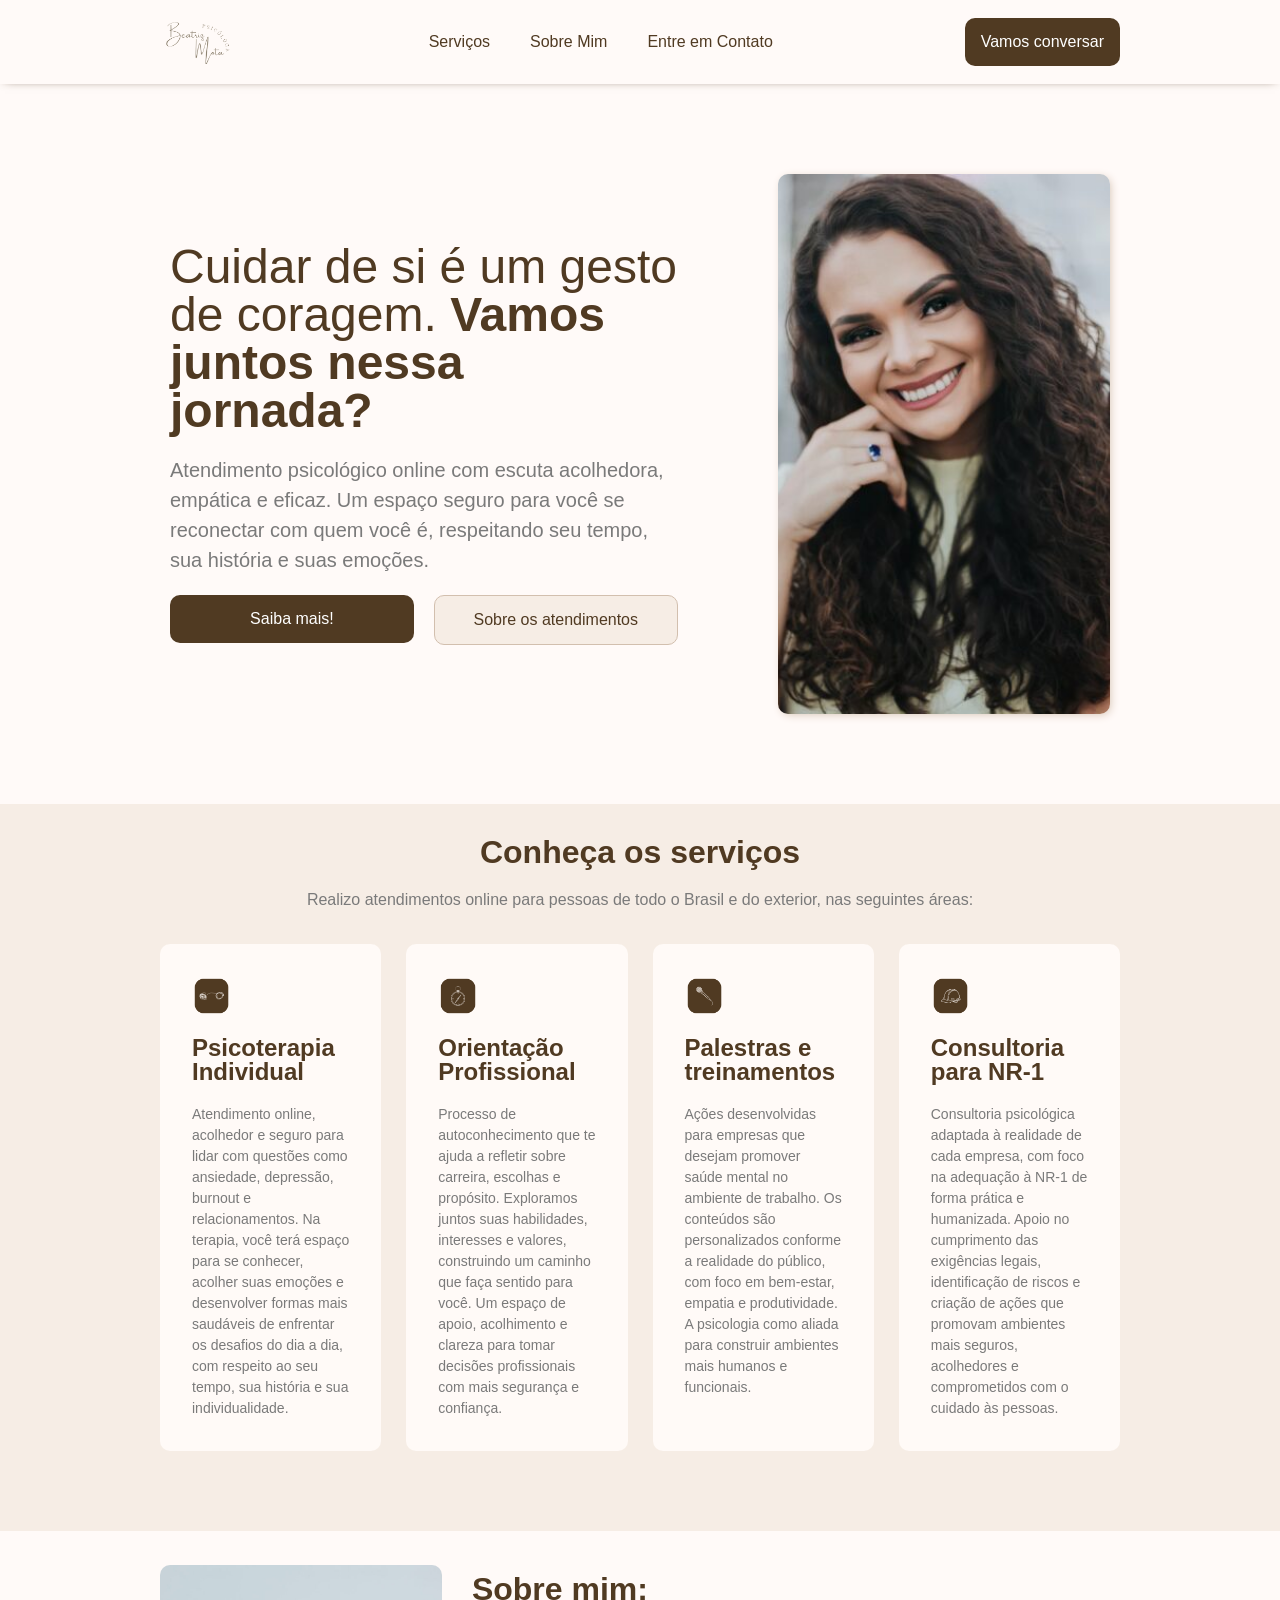
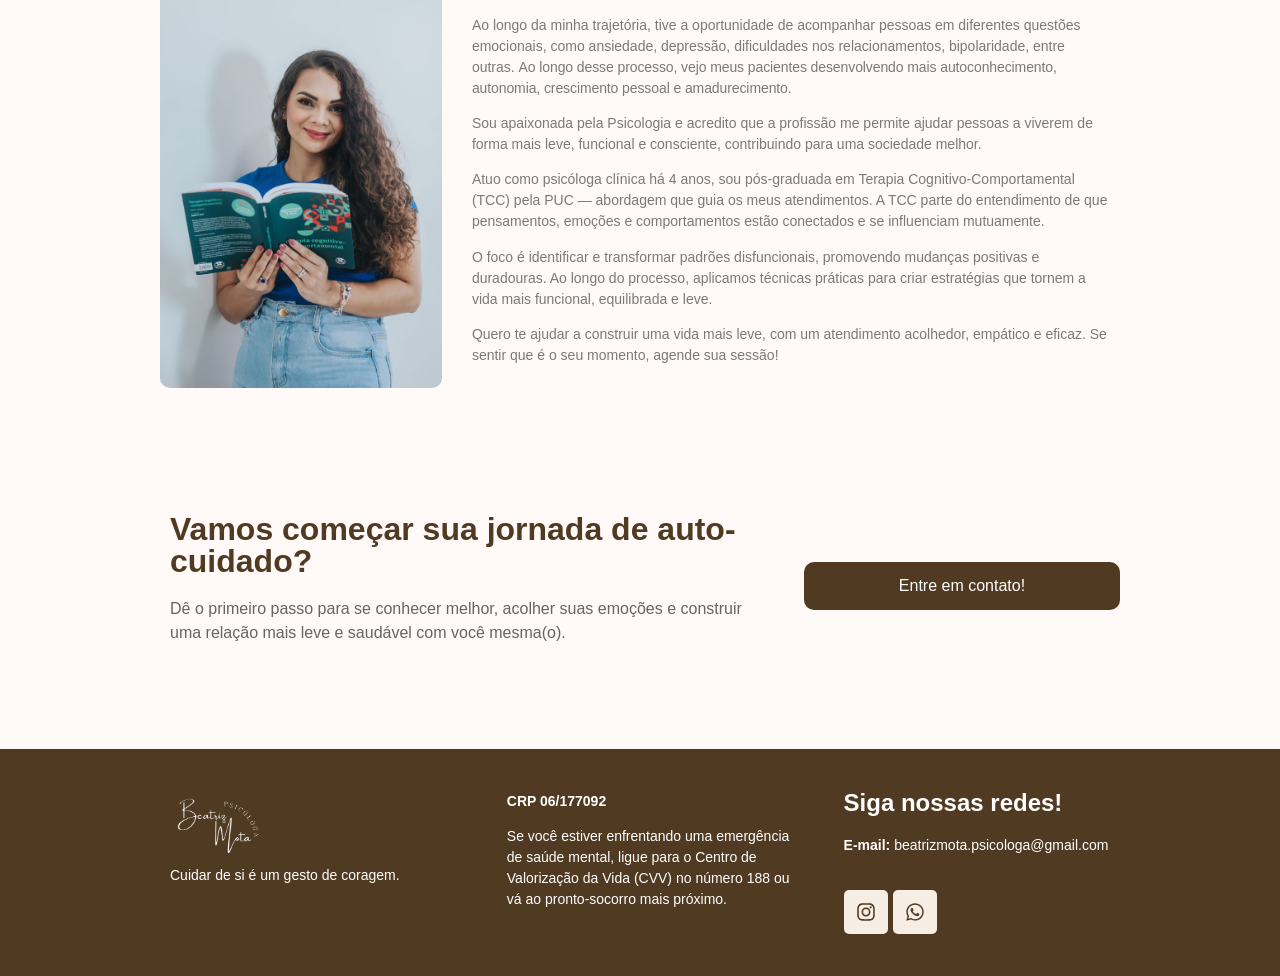
==== commit 487ba1dd: "Remove depoimentos de pacientes do site (ética CFP) Co-Authored-By: Claude Opus 5.5 <noreply@anthrop" ====
--- a/index.html
+++ b/index.html
@@ -241,7 +241,16 @@
 <link rel="icon" href="./Psicologa Beatriz Mota – Atendimento Psicológico Online_files/3.png" sizes="192x192">
 <link rel="apple-touch-icon" href="./Psicologa Beatriz Mota – Atendimento Psicológico Online_files/3.png">
 <meta name="msapplication-TileImage" content="./Psicologa Beatriz Mota – Atendimento Psicológico Online_files/3.png">
-<meta id="dcngeagmmhegagicpcmpinaoklddcgon"><script src="./Psicologa Beatriz Mota – Atendimento Psicológico Online_files/wp-emoji-release.min.js.download" defer=""></script></head>
+<meta id="dcngeagmmhegagicpcmpinaoklddcgon"><script src="./Psicologa Beatriz Mota – Atendimento Psicológico Online_files/wp-emoji-release.min.js.download" defer=""></script>
+<!-- Google tag (gtag.js) -->
+<script async src="https://www.googletagmanager.com/gtag/js?id=G-Y39WCCTKWH"></script>
+<script>
+	window.dataLayer = window.dataLayer || [];
+	function gtag(){dataLayer.push(arguments);}
+	gtag('js', new Date());
+
+	gtag('config', 'G-Y39WCCTKWH');
+</script></head>
 <body class="home wp-singular page-template page-template-elementor_header_footer page page-id-8 wp-custom-logo wp-embed-responsive wp-theme-hello-elementor hello-elementor-default elementor-default elementor-template-full-width elementor-kit-7 elementor-page elementor-page-8 e--ua-isTouchDevice e--ua-blink e--ua-chrome e--ua-webkit" data-elementor-device-mode="tablet" data-new-gr-c-s-check-loaded="14.1297.0" data-gr-ext-installed="">
 
 
@@ -267,7 +276,6 @@
                     </style>            <div data-hamburger-icon="&lt;i aria-hidden=&quot;true&quot; class=&quot;icon icon-menu1&quot;&gt;&lt;/i&gt;" data-indicator-icon="&lt;svg aria-hidden=&quot;true&quot; class=&quot;e-font-icon-svg e-fas-angle-down&quot; viewBox=&quot;0 0 320 512&quot; xmlns=&quot;http://www.w3.org/2000/svg&quot;&gt;&lt;path d=&quot;M143 352.3L7 216.3c-9.4-9.4-9.4-24.6 0-33.9l22.6-22.6c9.4-9.4 24.6-9.4 33.9 0l96.4 96.4 96.4-96.4c9.4-9.4 24.6-9.4 33.9 0l22.6 22.6c9.4 9.4 9.4 24.6 0 33.9l-136 136c-9.2 9.4-24.4 9.4-33.8 0z&quot;&gt;&lt;/path&gt;&lt;/svg&gt;" data-dropdown-indicator-icon="&lt;svg class=&quot;e-font-icon-svg e-fas-angle-down&quot; viewBox=&quot;0 0 320 512&quot; xmlns=&quot;http://www.w3.org/2000/svg&quot;&gt;&lt;path d=&quot;M143 352.3L7 216.3c-9.4-9.4-9.4-24.6 0-33.9l22.6-22.6c9.4-9.4 24.6-9.4 33.9 0l96.4 96.4 96.4-96.4c9.4-9.4 24.6-9.4 33.9 0l22.6 22.6c9.4 9.4 9.4 24.6 0 33.9l-136 136c-9.2 9.4-24.4 9.4-33.8 0z&quot;&gt;&lt;/path&gt;&lt;/svg&gt;" class="eael-simple-menu-container eael-simple-menu-align-left eael-simple-menu--stretch eael-simple-menu-dropdown-align-left preset-1 eael-simple-menu-hamburger" data-hamburger-breakpoints="{&quot;mobile&quot;:&quot;Dispositivos m\u00f3veis no modo retrato (&gt; 767px)&quot;,&quot;tablet&quot;:&quot;Tablet no modo retrato (&gt; 1024px)&quot;,&quot;desktop&quot;:&quot;Desktop (&gt; 2400px)&quot;,&quot;none&quot;:&quot;Nenhum&quot;}" data-hamburger-device="tablet">
                 <span class="eael-simple-menu-toggle-text"></span><nav class="eael-nav-menu-wrapper"><ul id="menu-geral" class="eael-simple-menu eael-simple-menu-dropdown-animate-to-top eael-simple-menu-indicator eael-simple-menu-horizontal eael-simple-menu-responsive"><li id="menu-item-55" class="menu-item menu-item-type-custom menu-item-object-custom menu-item-55"><a href="#servicos" class="eael-menu-servicos eael-item-active">Serviços</a></li>
 <li id="menu-item-56" class="menu-item menu-item-type-custom menu-item-object-custom menu-item-56"><a href="#sobre-mim" class="">Sobre Mim</a></li>
-<li id="menu-item-58" class="menu-item menu-item-type-custom menu-item-object-custom menu-item-58"><a href="#depoimentos" class="">Depoimentos</a></li>
 <li id="menu-item-57" class="menu-item menu-item-type-custom menu-item-object-custom menu-item-57"><a href="https://wa.me/5511950643209">Entre em Contato</a></li>
 </ul></nav>                <button class="eael-simple-menu-toggle">
                     <span class="sr-only ">Menu de alternância de hambúrguer</span>
@@ -300,7 +308,6 @@
                     </style>            <div data-hamburger-icon="&lt;i aria-hidden=&quot;true&quot; class=&quot;icon icon-menu1&quot;&gt;&lt;/i&gt;" data-indicator-icon="&lt;svg aria-hidden=&quot;true&quot; class=&quot;e-font-icon-svg e-fas-angle-down&quot; viewBox=&quot;0 0 320 512&quot; xmlns=&quot;http://www.w3.org/2000/svg&quot;&gt;&lt;path d=&quot;M143 352.3L7 216.3c-9.4-9.4-9.4-24.6 0-33.9l22.6-22.6c9.4-9.4 24.6-9.4 33.9 0l96.4 96.4 96.4-96.4c9.4-9.4 24.6-9.4 33.9 0l22.6 22.6c9.4 9.4 9.4 24.6 0 33.9l-136 136c-9.2 9.4-24.4 9.4-33.8 0z&quot;&gt;&lt;/path&gt;&lt;/svg&gt;" data-dropdown-indicator-icon="&lt;svg class=&quot;e-font-icon-svg e-fas-angle-down&quot; viewBox=&quot;0 0 320 512&quot; xmlns=&quot;http://www.w3.org/2000/svg&quot;&gt;&lt;path d=&quot;M143 352.3L7 216.3c-9.4-9.4-9.4-24.6 0-33.9l22.6-22.6c9.4-9.4 24.6-9.4 33.9 0l96.4 96.4 96.4-96.4c9.4-9.4 24.6-9.4 33.9 0l22.6 22.6c9.4 9.4 9.4 24.6 0 33.9l-136 136c-9.2 9.4-24.4 9.4-33.8 0z&quot;&gt;&lt;/path&gt;&lt;/svg&gt;" class="eael-simple-menu-container eael-simple-menu-align-left eael-simple-menu--stretch eael-simple-menu-dropdown-align-left preset-1" data-hamburger-breakpoints="{&quot;mobile&quot;:&quot;Dispositivos m\u00f3veis no modo retrato (&gt; 767px)&quot;,&quot;tablet&quot;:&quot;Tablet no modo retrato (&gt; 1024px)&quot;,&quot;desktop&quot;:&quot;Desktop (&gt; 2400px)&quot;,&quot;none&quot;:&quot;Nenhum&quot;}" data-hamburger-device="tablet">
                 <span class="eael-simple-menu-toggle-text"></span><ul id="menu-geral" class="eael-simple-menu eael-simple-menu-dropdown-animate-to-top eael-simple-menu-indicator eael-simple-menu-horizontal"><li id="menu-item-55" class="menu-item menu-item-type-custom menu-item-object-custom menu-item-55"><a href="#servicos" class="eael-menu-servicos eael-item-active">Serviços</a></li>
 <li id="menu-item-56" class="menu-item menu-item-type-custom menu-item-object-custom menu-item-56"><a href="#sobre-mim" class="">Sobre Mim</a></li>
-<li id="menu-item-58" class="menu-item menu-item-type-custom menu-item-object-custom menu-item-58"><a href="#depoimentos" class="">Depoimentos</a></li>
 <li id="menu-item-57" class="menu-item menu-item-type-custom menu-item-object-custom menu-item-57"><a href="https://wa.me/5511950643209">Entre em Contato</a></li>
 </ul>                <button class="eael-simple-menu-toggle">
                     <span class="sr-only ">Menu de alternância de hambúrguer</span>
@@ -410,73 +417,8 @@
 <p>Quero te ajudar a construir uma vida mais leve, com um atendimento acolhedor, empático e eficaz. Se sentir que é o seu momento, agende sua sessão!</p>								</div>
 				</div>
 				</div>
-		<div data-particle_enable="false" data-particle-mobile-disabled="false" class="elementor-element elementor-element-7dce403 e-con-full e-flex e-con e-parent e-lazyloaded" data-id="7dce403" data-element_type="container" id="depoimentos" data-settings="{&quot;background_background&quot;:&quot;classic&quot;}">
-				<div class="elementor-element elementor-element-1eb00bb elementor-widget elementor-widget-heading" data-id="1eb00bb" data-element_type="widget" data-widget_type="heading.default">
-					<h2 class="elementor-heading-title elementor-size-default">O que dizem meus pacientes?</h2>				</div>
-				<div class="elementor-element elementor-element-ec97f31 elementor-widget elementor-widget-text-editor" data-id="ec97f31" data-element_type="widget" data-widget_type="text-editor.default">
-									Veja o que alguns dos meus pacientes dizem sobre suas experiências.								</div>
-				</div>
-		<div data-particle_enable="false" data-particle-mobile-disabled="false" class="elementor-element elementor-element-afae9d2 e-con-full e-flex e-con e-parent e-lazyloaded" data-id="afae9d2" data-element_type="container" data-settings="{&quot;background_background&quot;:&quot;classic&quot;}">
-		<div data-particle_enable="false" data-particle-mobile-disabled="false" class="elementor-element elementor-element-34a2ec3 e-con-full e-flex e-con e-child" data-id="34a2ec3" data-element_type="container">
-				<div class="elementor-element elementor-element-2d1a158 elementor-widget__width-initial elementor-widget elementor-widget-eael-testimonial" data-id="2d1a158" data-element_type="widget" data-widget_type="eael-testimonial.default">
-					
-	<div id="eael-testimonial-2d1a158" class="eael-testimonial-item clearfix  content-top-icon-title-inline">
-				
 		
 		
-		
-		
-					<div class="eael-testimonial-content eael-testimonial-inline-bio">
-								<div class="bio-text"><p class="eael-testimonial-user">A.S</p></div>
-							</div>
-			<div class="eael-testimonial-content">
-				<div class="eael-testimonial-text"><p class="p1">Encontrar a Bia como psicóloga foi uma grata surpresa, cheguei querendo apagar o fogo dos momentos mais difíceis de lidar com ansiedade, porém, além de conseguir isso, também tenho descoberto com ela a importância do desenvolvimento da inteligência emocional e autoestima.</p><p class="p1">Com certeza, é um privilégio ter consultas com uma profissional tão empática e acolhedora que desenvolve sua profissão de maneira brilhante. Recomendo de olhos fechados!</p></div>			</div>
-		
-		
-		
-	</div>
-
-					</div>
-				<div class="elementor-element elementor-element-443f9eb elementor-widget__width-initial elementor-widget elementor-widget-eael-testimonial" data-id="443f9eb" data-element_type="widget" data-widget_type="eael-testimonial.default">
-					
-	<div id="eael-testimonial-443f9eb" class="eael-testimonial-item clearfix  content-top-icon-title-inline">
-				
-		
-		
-		
-		
-					<div class="eael-testimonial-content eael-testimonial-inline-bio">
-								<div class="bio-text"><p class="eael-testimonial-user">L.D</p></div>
-							</div>
-			<div class="eael-testimonial-content">
-				<div class="eael-testimonial-text"><p class="p1">Fui atendido pela Beatriz Mota por mais de um ano, e posso dizer com toda certeza que ela foi uma peça fundamental no meu processo de autoconhecimento e desenvolvimento pessoal. Com suaescuta atenta, sensibilidade e profissionalismo, ela me ajudou a olhar para mim mesmo de formas que eu nunca havia percebido antes.</p><p class="p1">É uma profissional extremamente humana, inteligente, dedicada e parceira.</p></div>			</div>
-		
-		
-		
-	</div>
-
-					</div>
-				<div class="elementor-element elementor-element-46773e5 elementor-widget__width-initial elementor-widget elementor-widget-eael-testimonial" data-id="46773e5" data-element_type="widget" data-widget_type="eael-testimonial.default">
-					
-	<div id="eael-testimonial-46773e5" class="eael-testimonial-item clearfix  content-top-icon-title-inline">
-				
-		
-		
-		
-		
-					<div class="eael-testimonial-content eael-testimonial-inline-bio">
-								<div class="bio-text"><p class="eael-testimonial-user">L.C</p></div>
-							</div>
-			<div class="eael-testimonial-content">
-				<div class="eael-testimonial-text"><p class="p1">O pouco tempo que fiz terapia está refletindo muito em mim de um jeito positivo e maravilhoso, estou sabendo lidar com as minhas inseguras, no dia que o meu namorado saiu foi fazer uma mini viagem eu só respirei e falei “pode ir, eu confio em você”. E falar isso pra mim foi tão leve, mas antes da terapia parecia uma facada no peito, estou sabendo me impor e respeitar meus limites e isso está sendo tão incrível…</p><p class="p1">Então quero te agradecer por cada palavra e por ter me recebido com tanto amor em cada sessão.</p></div>			</div>
-		
-		
-		
-	</div>
-
-					</div>
-				</div>
-				</div>
 		<div data-particle_enable="false" data-particle-mobile-disabled="false" class="elementor-element elementor-element-5cd0161 e-con-full e-flex e-con e-parent e-lazyloaded" data-id="5cd0161" data-element_type="container">
 		<div data-particle_enable="false" data-particle-mobile-disabled="false" class="elementor-element elementor-element-d21b3bb e-con-full e-flex e-con e-child" data-id="d21b3bb" data-element_type="container">
 				<div class="elementor-element elementor-element-d7501cb elementor-widget elementor-widget-heading" data-id="d7501cb" data-element_type="widget" data-widget_type="heading.default">
@@ -607,6 +549,35 @@
 
 
 
+<style>
+.eael-simple-menu-container.eael-simple-menu-hamburger {
+  width: auto !important;
+  min-width: auto !important;
+  max-width: none !important;
+}
+.eael-simple-menu-container.eael-simple-menu-hamburger .eael-simple-menu-toggle {
+  display: inline-flex !important;
+}
+.eael-simple-menu-container.eael-simple-menu-hamburger .eael-nav-menu-wrapper {
+  width: auto !important;
+  min-width: 220px !important;
+  max-width: calc(100vw - 32px) !important;
+  left: 8px !important;
+  right: 8px !important;
+  position: fixed !important;
+  box-sizing: border-box !important;
+}
+.eael-simple-menu-container.eael-simple-menu-hamburger .eael-simple-menu {
+  width: auto !important;
+  min-width: 100% !important;
+}
+.eael-simple-menu-container.eael-simple-menu-hamburger.active .eael-nav-menu-wrapper {
+  display: block !important;
+  opacity: 1 !important;
+  visibility: visible !important;
+  transform: translateY(0) !important;
+}
+</style>
 <script>
 (function(){
     function activateEaelHamburger() {
@@ -636,11 +607,20 @@
             btn.addEventListener('click', function(event) {
                 event.preventDefault();
                 var isOpen = container.classList.toggle('active');
+                var containerRect = container.getBoundingClientRect();
                 if (isOpen) {
                     wrapper.style.setProperty('display', 'block', 'important');
                     wrapper.style.setProperty('opacity','1','important');
                     wrapper.style.setProperty('visibility','visible','important');
                     wrapper.style.setProperty('transform','translateY(0)','important');
+                    wrapper.style.setProperty('position', 'fixed', 'important');
+                    wrapper.style.setProperty('top', (containerRect.bottom + 8) + 'px', 'important');
+                    wrapper.style.setProperty('left', '8px', 'important');
+                    wrapper.style.setProperty('right', '8px', 'important');
+                    wrapper.style.setProperty('width', 'auto', 'important');
+                    wrapper.style.setProperty('min-width', '220px', 'important');
+                    wrapper.style.setProperty('max-width', 'calc(100vw - 16px)', 'important');
+                    wrapper.style.setProperty('z-index', '99999', 'important');
                 } else {
                     wrapper.style.setProperty('opacity','0','important');
                     wrapper.style.setProperty('visibility','hidden','important');
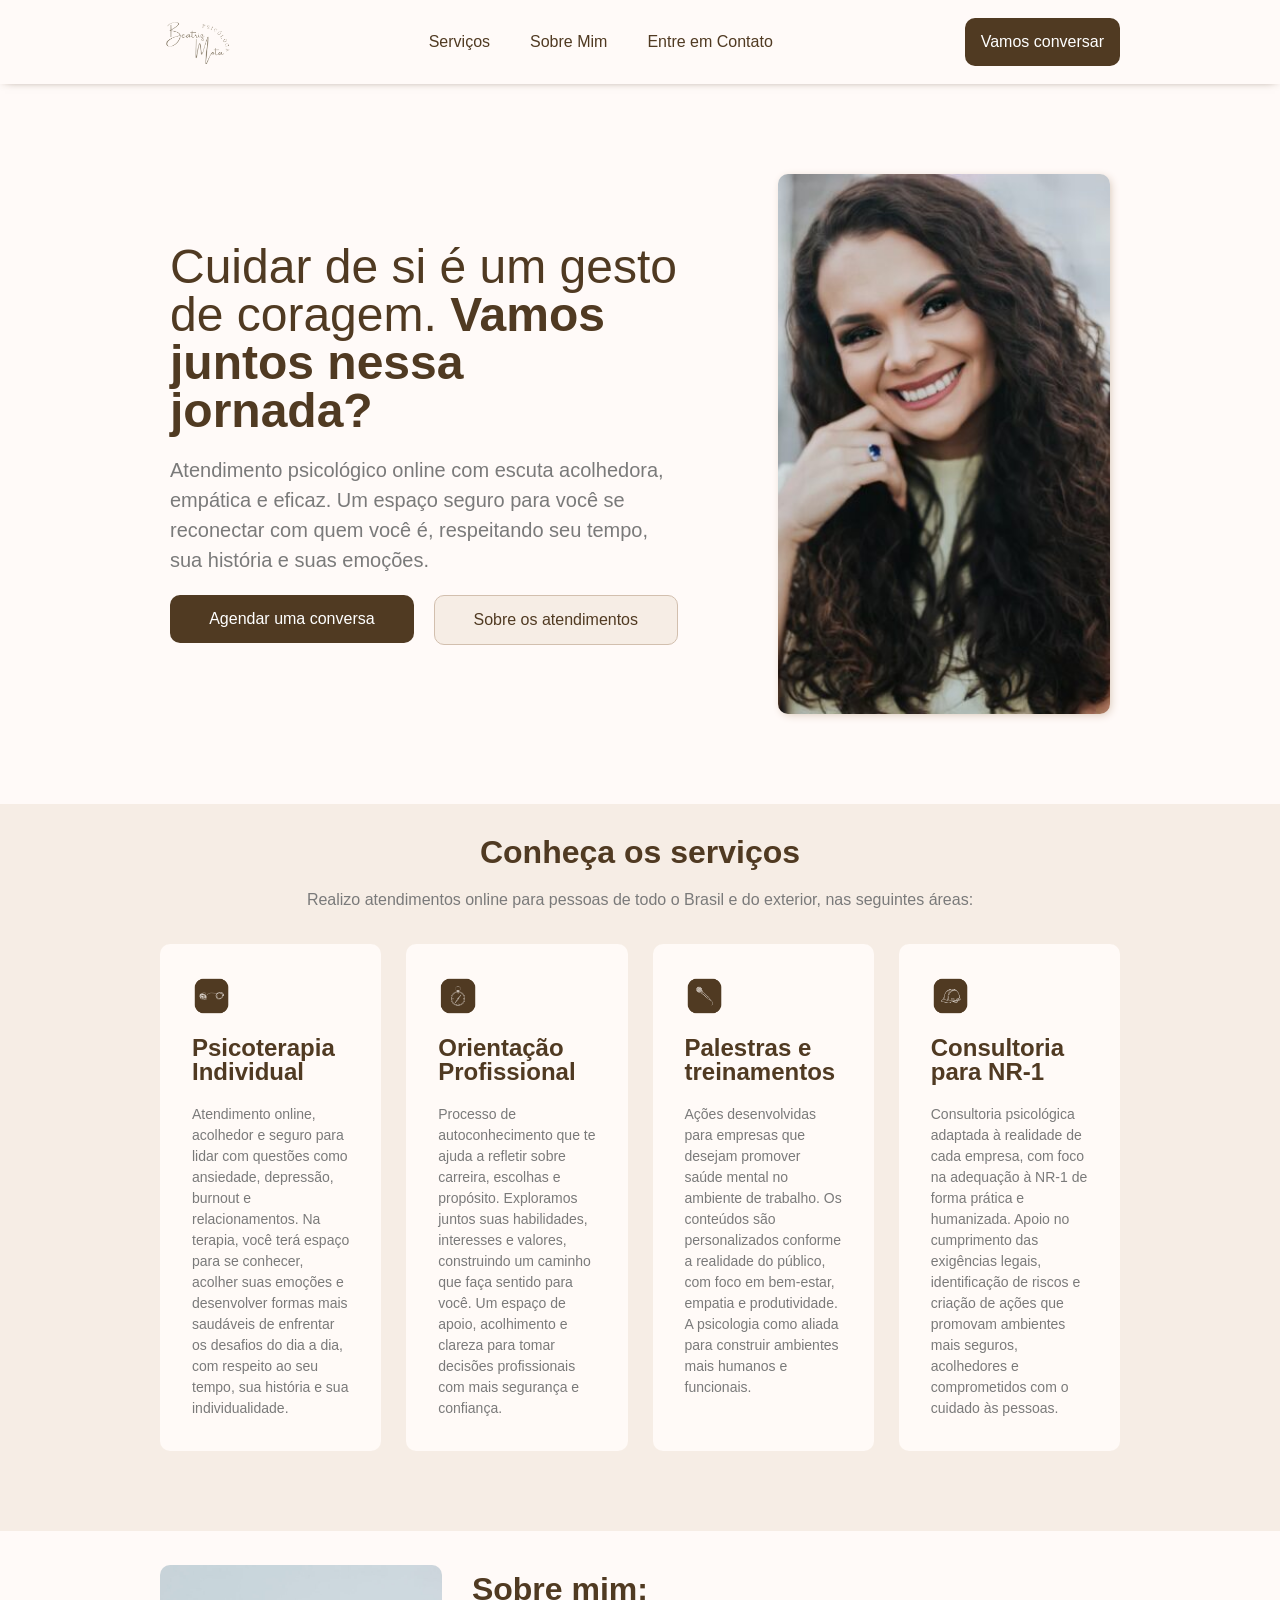
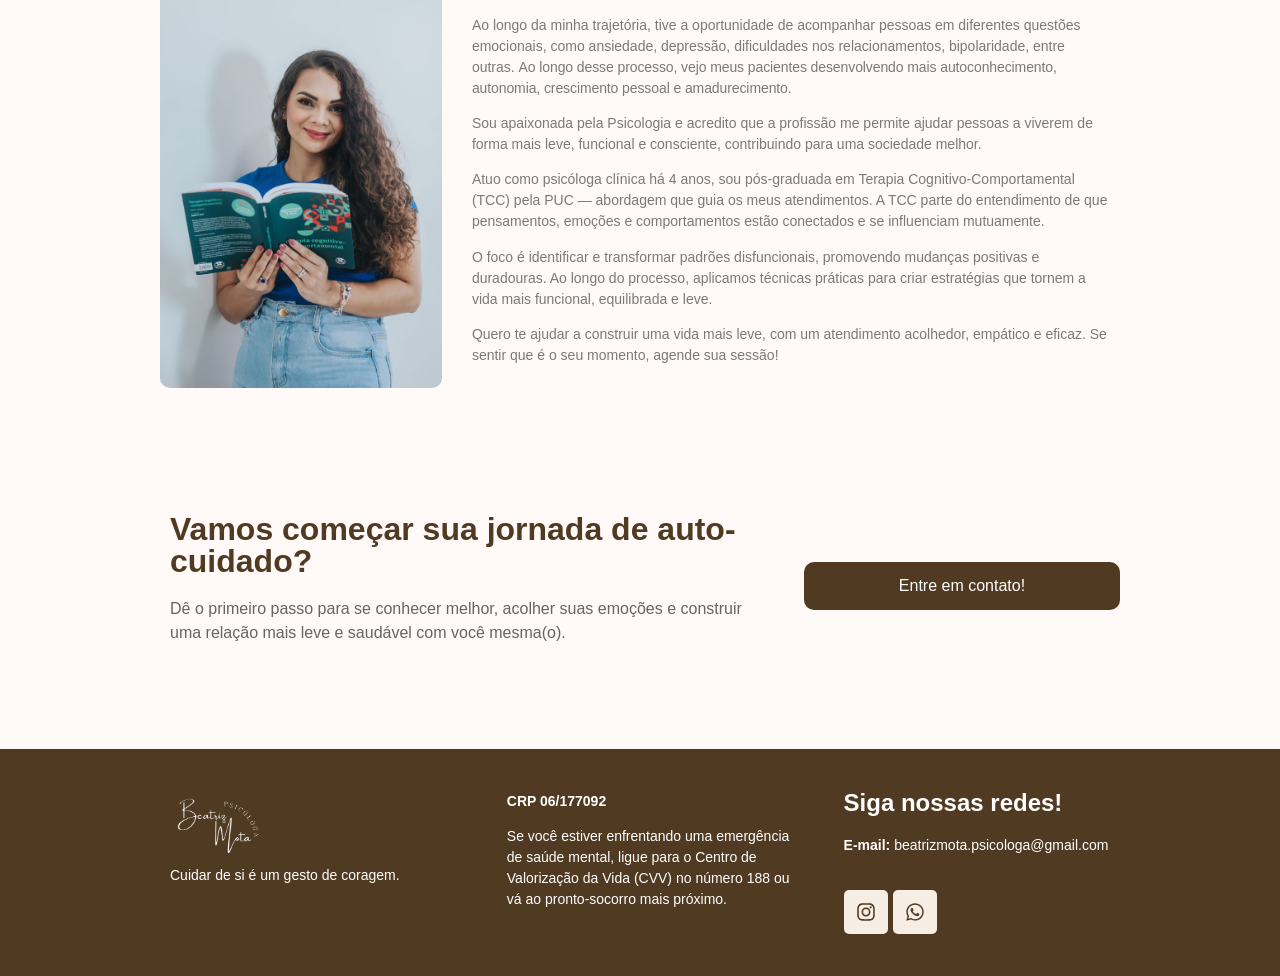
==== commit 065332ea: "Ajustes de conversão: foto no celular, CTA de agendamento, WhatsApp com mensagem pronta, botão flutu" ====
--- a/index.html
+++ b/index.html
@@ -3,7 +3,13 @@
 <html lang="pt-BR"><head><meta http-equiv="Content-Type" content="text/html; charset=UTF-8">
 	
 	<meta name="viewport" content="width=device-width, initial-scale=1">
-	<title>Psicologa Beatriz Mota – Atendimento Psicológico Online</title>
+	<title>Psicóloga Beatriz Mota | Terapia Online (TCC)</title>
+	<meta name="description" content="Psicoterapia online com a psicóloga Beatriz Mota (CRP 06/177092), pós-graduada em Terapia Cognitivo-Comportamental pela PUC. Atendimento acolhedor para todo o Brasil e brasileiros no exterior.">
+	<meta property="og:title" content="Psicóloga Beatriz Mota | Terapia Online (TCC)">
+	<meta property="og:description" content="Psicoterapia online acolhedora, com base na Terapia Cognitivo-Comportamental. Para todo o Brasil e brasileiros no exterior.">
+	<meta property="og:type" content="website">
+	<meta property="og:url" content="https://psicologabeatrizmota.com/">
+	<meta property="og:locale" content="pt_BR">
 <meta name="robots" content="max-image-preview:large">
 <style id="wp-img-auto-sizes-contain-inline-css">
 img:is([sizes=auto i],[sizes^="auto," i]){contain-intrinsic-size:3000px 1500px}
@@ -250,7 +256,16 @@
 	gtag('js', new Date());
 
 	gtag('config', 'G-Y39WCCTKWH');
-</script></head>
+</script><style id="ajustes-conversao">
+@media (max-width: 767px){
+  .elementor-element-127ab56{order:-1;width:100%!important;max-width:100%!important;padding:0 24px!important;margin:0!important}
+  .elementor-element-127ab56 img{width:100%!important;height:340px!important;object-fit:cover;object-position:center 25%;border-radius:12px}
+}
+.wa-float{display:none;position:fixed;right:16px;bottom:16px;z-index:9999;align-items:center;gap:8px;background:#4b3621;color:#fff!important;padding:12px 18px;border-radius:999px;font:500 15px/1 Inter,Arial,sans-serif;text-decoration:none;box-shadow:0 4px 14px rgba(0,0,0,.25)}
+.wa-float svg{width:20px;height:20px;fill:#fff}
+@media (max-width: 767px){.wa-float{display:flex;opacity:0;pointer-events:none;transform:translateY(12px);transition:opacity .25s,transform .25s}.wa-float.show{opacity:1;pointer-events:auto;transform:none}}
+</style>
+</head>
 <body class="home wp-singular page-template page-template-elementor_header_footer page page-id-8 wp-custom-logo wp-embed-responsive wp-theme-hello-elementor hello-elementor-default elementor-default elementor-template-full-width elementor-kit-7 elementor-page elementor-page-8 e--ua-isTouchDevice e--ua-blink e--ua-chrome e--ua-webkit" data-elementor-device-mode="tablet" data-new-gr-c-s-check-loaded="14.1297.0" data-gr-ext-installed="">
 
 
@@ -276,14 +291,14 @@
                     </style>            <div data-hamburger-icon="&lt;i aria-hidden=&quot;true&quot; class=&quot;icon icon-menu1&quot;&gt;&lt;/i&gt;" data-indicator-icon="&lt;svg aria-hidden=&quot;true&quot; class=&quot;e-font-icon-svg e-fas-angle-down&quot; viewBox=&quot;0 0 320 512&quot; xmlns=&quot;http://www.w3.org/2000/svg&quot;&gt;&lt;path d=&quot;M143 352.3L7 216.3c-9.4-9.4-9.4-24.6 0-33.9l22.6-22.6c9.4-9.4 24.6-9.4 33.9 0l96.4 96.4 96.4-96.4c9.4-9.4 24.6-9.4 33.9 0l22.6 22.6c9.4 9.4 9.4 24.6 0 33.9l-136 136c-9.2 9.4-24.4 9.4-33.8 0z&quot;&gt;&lt;/path&gt;&lt;/svg&gt;" data-dropdown-indicator-icon="&lt;svg class=&quot;e-font-icon-svg e-fas-angle-down&quot; viewBox=&quot;0 0 320 512&quot; xmlns=&quot;http://www.w3.org/2000/svg&quot;&gt;&lt;path d=&quot;M143 352.3L7 216.3c-9.4-9.4-9.4-24.6 0-33.9l22.6-22.6c9.4-9.4 24.6-9.4 33.9 0l96.4 96.4 96.4-96.4c9.4-9.4 24.6-9.4 33.9 0l22.6 22.6c9.4 9.4 9.4 24.6 0 33.9l-136 136c-9.2 9.4-24.4 9.4-33.8 0z&quot;&gt;&lt;/path&gt;&lt;/svg&gt;" class="eael-simple-menu-container eael-simple-menu-align-left eael-simple-menu--stretch eael-simple-menu-dropdown-align-left preset-1 eael-simple-menu-hamburger" data-hamburger-breakpoints="{&quot;mobile&quot;:&quot;Dispositivos m\u00f3veis no modo retrato (&gt; 767px)&quot;,&quot;tablet&quot;:&quot;Tablet no modo retrato (&gt; 1024px)&quot;,&quot;desktop&quot;:&quot;Desktop (&gt; 2400px)&quot;,&quot;none&quot;:&quot;Nenhum&quot;}" data-hamburger-device="tablet">
                 <span class="eael-simple-menu-toggle-text"></span><nav class="eael-nav-menu-wrapper"><ul id="menu-geral" class="eael-simple-menu eael-simple-menu-dropdown-animate-to-top eael-simple-menu-indicator eael-simple-menu-horizontal eael-simple-menu-responsive"><li id="menu-item-55" class="menu-item menu-item-type-custom menu-item-object-custom menu-item-55"><a href="#servicos" class="eael-menu-servicos eael-item-active">Serviços</a></li>
 <li id="menu-item-56" class="menu-item menu-item-type-custom menu-item-object-custom menu-item-56"><a href="#sobre-mim" class="">Sobre Mim</a></li>
-<li id="menu-item-57" class="menu-item menu-item-type-custom menu-item-object-custom menu-item-57"><a href="https://wa.me/5511950643209">Entre em Contato</a></li>
+<li id="menu-item-57" class="menu-item menu-item-type-custom menu-item-object-custom menu-item-57"><a href="https://wa.me/5511950643209?text=Ol%C3%A1%2C%20Beatriz%21%20Vi%20seu%20site%20e%20gostaria%20de%20saber%20mais%20sobre%20a%20terapia%20online." target="_blank" rel="noopener">Entre em Contato</a></li>
 </ul></nav>                <button class="eael-simple-menu-toggle">
                     <span class="sr-only ">Menu de alternância de hambúrguer</span>
                     <i aria-hidden="true" class="icon icon-menu1"></i>                </button>
             </div>
             				</div>
 				<div class="elementor-element elementor-element-4300a39 elementor-align-justify elementor-hidden-mobile elementor-widget elementor-widget-button" data-id="4300a39" data-element_type="widget" data-widget_type="button.default">
-										<a class="elementor-button elementor-button-link elementor-size-sm" href="https://wa.me/5511950643209">
+										<a class="elementor-button elementor-button-link elementor-size-sm" href="https://wa.me/5511950643209?text=Ol%C3%A1%2C%20Beatriz%21%20Vi%20seu%20site%20e%20gostaria%20de%20saber%20mais%20sobre%20a%20terapia%20online." target="_blank" rel="noopener">
 						<span class="elementor-button-content-wrapper">
 									<span class="elementor-button-text">Vamos conversar</span>
 					</span>
@@ -308,14 +323,14 @@
                     </style>            <div data-hamburger-icon="&lt;i aria-hidden=&quot;true&quot; class=&quot;icon icon-menu1&quot;&gt;&lt;/i&gt;" data-indicator-icon="&lt;svg aria-hidden=&quot;true&quot; class=&quot;e-font-icon-svg e-fas-angle-down&quot; viewBox=&quot;0 0 320 512&quot; xmlns=&quot;http://www.w3.org/2000/svg&quot;&gt;&lt;path d=&quot;M143 352.3L7 216.3c-9.4-9.4-9.4-24.6 0-33.9l22.6-22.6c9.4-9.4 24.6-9.4 33.9 0l96.4 96.4 96.4-96.4c9.4-9.4 24.6-9.4 33.9 0l22.6 22.6c9.4 9.4 9.4 24.6 0 33.9l-136 136c-9.2 9.4-24.4 9.4-33.8 0z&quot;&gt;&lt;/path&gt;&lt;/svg&gt;" data-dropdown-indicator-icon="&lt;svg class=&quot;e-font-icon-svg e-fas-angle-down&quot; viewBox=&quot;0 0 320 512&quot; xmlns=&quot;http://www.w3.org/2000/svg&quot;&gt;&lt;path d=&quot;M143 352.3L7 216.3c-9.4-9.4-9.4-24.6 0-33.9l22.6-22.6c9.4-9.4 24.6-9.4 33.9 0l96.4 96.4 96.4-96.4c9.4-9.4 24.6-9.4 33.9 0l22.6 22.6c9.4 9.4 9.4 24.6 0 33.9l-136 136c-9.2 9.4-24.4 9.4-33.8 0z&quot;&gt;&lt;/path&gt;&lt;/svg&gt;" class="eael-simple-menu-container eael-simple-menu-align-left eael-simple-menu--stretch eael-simple-menu-dropdown-align-left preset-1" data-hamburger-breakpoints="{&quot;mobile&quot;:&quot;Dispositivos m\u00f3veis no modo retrato (&gt; 767px)&quot;,&quot;tablet&quot;:&quot;Tablet no modo retrato (&gt; 1024px)&quot;,&quot;desktop&quot;:&quot;Desktop (&gt; 2400px)&quot;,&quot;none&quot;:&quot;Nenhum&quot;}" data-hamburger-device="tablet">
                 <span class="eael-simple-menu-toggle-text"></span><ul id="menu-geral" class="eael-simple-menu eael-simple-menu-dropdown-animate-to-top eael-simple-menu-indicator eael-simple-menu-horizontal"><li id="menu-item-55" class="menu-item menu-item-type-custom menu-item-object-custom menu-item-55"><a href="#servicos" class="eael-menu-servicos eael-item-active">Serviços</a></li>
 <li id="menu-item-56" class="menu-item menu-item-type-custom menu-item-object-custom menu-item-56"><a href="#sobre-mim" class="">Sobre Mim</a></li>
-<li id="menu-item-57" class="menu-item menu-item-type-custom menu-item-object-custom menu-item-57"><a href="https://wa.me/5511950643209">Entre em Contato</a></li>
+<li id="menu-item-57" class="menu-item menu-item-type-custom menu-item-object-custom menu-item-57"><a href="https://wa.me/5511950643209?text=Ol%C3%A1%2C%20Beatriz%21%20Vi%20seu%20site%20e%20gostaria%20de%20saber%20mais%20sobre%20a%20terapia%20online." target="_blank" rel="noopener">Entre em Contato</a></li>
 </ul>                <button class="eael-simple-menu-toggle">
                     <span class="sr-only ">Menu de alternância de hambúrguer</span>
                     <i aria-hidden="true" class="icon icon-menu1"></i>                </button>
             </div>
             				</div>
 				<div class="elementor-element elementor-element-4300a39 elementor-align-justify elementor-hidden-mobile elementor-widget elementor-widget-button" data-id="4300a39" data-element_type="widget" data-widget_type="button.default">
-										<a class="elementor-button elementor-button-link elementor-size-sm" href="https://wa.me/5511950643209">
+										<a class="elementor-button elementor-button-link elementor-size-sm" href="https://wa.me/5511950643209?text=Ol%C3%A1%2C%20Beatriz%21%20Vi%20seu%20site%20e%20gostaria%20de%20saber%20mais%20sobre%20a%20terapia%20online." target="_blank" rel="noopener">
 						<span class="elementor-button-content-wrapper">
 									<span class="elementor-button-text">Vamos conversar</span>
 					</span>
@@ -332,14 +347,14 @@
 									Atendimento psicológico online com escuta acolhedora, empática e eficaz. Um espaço seguro para você se reconectar com quem você é, respeitando seu tempo, sua história e suas emoções.								</div>
 		<div data-particle_enable="false" data-particle-mobile-disabled="false" class="elementor-element elementor-element-3a54f85 e-con-full e-flex e-con e-child" data-id="3a54f85" data-element_type="container">
 				<div class="elementor-element elementor-element-51852f4 elementor-align-justify elementor-widget__width-inherit elementor-widget elementor-widget-button" data-id="51852f4" data-element_type="widget" data-widget_type="button.default">
-										<a class="elementor-button elementor-button-link elementor-size-sm" href="https://wa.me/5511950643209">
+										<a class="elementor-button elementor-button-link elementor-size-sm" href="https://wa.me/5511950643209?text=Ol%C3%A1%2C%20Beatriz%21%20Vi%20seu%20site%20e%20gostaria%20de%20saber%20mais%20sobre%20a%20terapia%20online." target="_blank" rel="noopener">
 						<span class="elementor-button-content-wrapper">
-									<span class="elementor-button-text">Saiba mais!</span>
+									<span class="elementor-button-text">Agendar uma conversa</span>
 					</span>
 					</a>
 								</div>
 				<div class="elementor-element elementor-element-7dbd5f7 elementor-align-justify elementor-widget__width-inherit elementor-widget elementor-widget-button" data-id="7dbd5f7" data-element_type="widget" data-widget_type="button.default">
-										<a class="elementor-button elementor-button-link elementor-size-sm" "#servicos">
+										<a class="elementor-button elementor-button-link elementor-size-sm" href="#servicos">
 						<span class="elementor-button-content-wrapper">
 									<span class="elementor-button-text">Sobre os atendimentos</span>
 					</span>
@@ -347,7 +362,7 @@
 								</div>
 				</div>
 				</div>
-		<div data-particle_enable="false" data-particle-mobile-disabled="false" class="elementor-element elementor-element-127ab56 e-con-full elementor-hidden-mobile e-flex e-con e-child" data-id="127ab56" data-element_type="container">
+		<div data-particle_enable="false" data-particle-mobile-disabled="false" class="elementor-element elementor-element-127ab56 e-con-full e-flex e-con e-child" data-id="127ab56" data-element_type="container">
 				<div class="elementor-element elementor-element-d814663 elementor-widget elementor-widget-image" data-id="d814663" data-element_type="widget" data-widget_type="image.default">
 															<img decoding="async" width="768" height="512" src="./Psicologa Beatriz Mota – Atendimento Psicológico Online_files/Copia-de-Remini20211210203827809-768x512.jpg" class="attachment-medium_large size-medium_large wp-image-95" alt="" srcset="./Psicologa Beatriz Mota – Atendimento Psicológico Online_files/Copia-de-Remini20211210203827809-768x512.jpg 768w, ./Psicologa Beatriz Mota – Atendimento Psicológico Online_files/Copia-de-Remini20211210203827809-300x200.jpg 300w, ./Psicologa Beatriz Mota – Atendimento Psicológico Online_files/Copia-de-Remini20211210203827809-1024x682.jpg 1024w, ./Psicologa Beatriz Mota – Atendimento Psicológico Online_files/Copia-de-Remini20211210203827809-1536x1024.jpg 1536w, ./Psicologa Beatriz Mota – Atendimento Psicológico Online_files/Copia-de-Remini20211210203827809-2048x1365.jpg 2048w" sizes="(max-width: 768px) 100vw, 768px">															</div>
 				</div>
@@ -427,7 +442,7 @@
 									<p>Dê o primeiro passo para se conhecer melhor, acolher suas emoções e construir uma relação mais leve e saudável com você mesma(o).</p>								</div>
 				</div>
 				<div class="elementor-element elementor-element-abcaf08 elementor-align-justify elementor-widget__width-inherit elementor-widget elementor-widget-button" data-id="abcaf08" data-element_type="widget" data-widget_type="button.default">
-										<a class="elementor-button elementor-button-link elementor-size-sm" href="https://wa.me/5511950643209">
+										<a class="elementor-button elementor-button-link elementor-size-sm" href="https://wa.me/5511950643209?text=Ol%C3%A1%2C%20Beatriz%21%20Vi%20seu%20site%20e%20gostaria%20de%20saber%20mais%20sobre%20a%20terapia%20online." target="_blank" rel="noopener">
 						<span class="elementor-button-content-wrapper">
 									<span class="elementor-button-text">Entre em contato!</span>
 					</span>
@@ -460,7 +475,7 @@
 						<svg aria-hidden="true" class="e-font-icon-svg e-fab-instagram" viewBox="0 0 448 512" xmlns="http://www.w3.org/2000/svg"><path d="M224.1 141c-63.6 0-114.9 51.3-114.9 114.9s51.3 114.9 114.9 114.9S339 319.5 339 255.9 287.7 141 224.1 141zm0 189.6c-41.1 0-74.7-33.5-74.7-74.7s33.5-74.7 74.7-74.7 74.7 33.5 74.7 74.7-33.6 74.7-74.7 74.7zm146.4-194.3c0 14.9-12 26.8-26.8 26.8-14.9 0-26.8-12-26.8-26.8s12-26.8 26.8-26.8 26.8 12 26.8 26.8zm76.1 27.2c-1.7-35.9-9.9-67.7-36.2-93.9-26.2-26.2-58-34.4-93.9-36.2-37-2.1-147.9-2.1-184.9 0-35.8 1.7-67.6 9.9-93.9 36.1s-34.4 58-36.2 93.9c-2.1 37-2.1 147.9 0 184.9 1.7 35.9 9.9 67.7 36.2 93.9s58 34.4 93.9 36.2c37 2.1 147.9 2.1 184.9 0 35.9-1.7 67.7-9.9 93.9-36.2 26.2-26.2 34.4-58 36.2-93.9 2.1-37 2.1-147.8 0-184.8zM398.8 388c-7.8 19.6-22.9 34.7-42.6 42.6-29.5 11.7-99.5 9-132.1 9s-102.7 2.6-132.1-9c-19.6-7.8-34.7-22.9-42.6-42.6-11.7-29.5-9-99.5-9-132.1s-2.6-102.7 9-132.1c7.8-19.6 22.9-34.7 42.6-42.6 29.5-11.7 99.5-9 132.1-9s102.7-2.6 132.1 9c19.6 7.8 34.7 22.9 42.6 42.6 11.7 29.5 9 99.5 9 132.1s2.7 102.7-9 132.1z"></path></svg>					</a>
 				</span>
 							<span class="elementor-grid-item" role="listitem">
-					<a class="elementor-icon elementor-social-icon elementor-social-icon-whatsapp elementor-repeater-item-edbacac" href="https://wa.me/5511950643209" target="_blank">
+					<a class="elementor-icon elementor-social-icon elementor-social-icon-whatsapp elementor-repeater-item-edbacac" href="https://wa.me/5511950643209?text=Ol%C3%A1%2C%20Beatriz%21%20Vi%20seu%20site%20e%20gostaria%20de%20saber%20mais%20sobre%20a%20terapia%20online." target="_blank" rel="noopener" target="_blank">
 						<span class="elementor-screen-only">Whatsapp</span>
 						<svg aria-hidden="true" class="e-font-icon-svg e-fab-whatsapp" viewBox="0 0 448 512" xmlns="http://www.w3.org/2000/svg"><path d="M380.9 97.1C339 55.1 283.2 32 223.9 32c-122.4 0-222 99.6-222 222 0 39.1 10.2 77.3 29.6 111L0 480l117.7-30.9c32.4 17.7 68.9 27 106.1 27h.1c122.3 0 224.1-99.6 224.1-222 0-59.3-25.2-115-67.1-157zm-157 341.6c-33.2 0-65.7-8.9-94-25.7l-6.7-4-69.8 18.3L72 359.2l-4.4-7c-18.5-29.4-28.2-63.3-28.2-98.2 0-101.7 82.8-184.5 184.6-184.5 49.3 0 95.6 19.2 130.4 54.1 34.8 34.9 56.2 81.2 56.1 130.5 0 101.8-84.9 184.6-186.6 184.6zm101.2-138.2c-5.5-2.8-32.8-16.2-37.9-18-5.1-1.9-8.8-2.8-12.5 2.8-3.7 5.6-14.3 18-17.6 21.8-3.2 3.7-6.5 4.2-12 1.4-32.6-16.3-54-29.1-75.5-66-5.7-9.8 5.7-9.1 16.3-30.3 1.8-3.7.9-6.9-.5-9.7-1.4-2.8-12.5-30.1-17.1-41.2-4.5-10.8-9.1-9.3-12.5-9.5-3.2-.2-6.9-.2-10.6-.2-3.7 0-9.7 1.4-14.8 6.9-5.1 5.6-19.4 19-19.4 46.3 0 27.3 19.9 53.7 22.6 57.4 2.8 3.7 39.1 59.7 94.8 83.8 35.2 15.2 49 16.5 66.6 13.9 10.7-1.6 32.8-13.4 37.4-26.4 4.6-13 4.6-24.1 3.2-26.4-1.3-2.5-5-3.9-10.5-6.6z"></path></svg>					</a>
 				</span>
@@ -654,4 +669,9 @@
     }
 })();
 </script>
-</html>+<a class="wa-float" href="https://wa.me/5511950643209?text=Ol%C3%A1%2C%20Beatriz%21%20Vi%20seu%20site%20e%20gostaria%20de%20saber%20mais%20sobre%20a%20terapia%20online." target="_blank" rel="noopener" aria-label="Agendar pelo WhatsApp"><svg viewBox="0 0 24 24" aria-hidden="true"><path d="M17.5 14.4c-.3-.1-1.8-.9-2-1s-.5-.1-.7.1-.8 1-1 1.2-.4.2-.7.1a8.2 8.2 0 0 1-2.4-1.5 9 9 0 0 1-1.7-2.1c-.2-.3 0-.5.1-.6l.5-.6.3-.5v-.5l-1-2.3c-.2-.6-.5-.5-.7-.5h-.6a1.1 1.1 0 0 0-.8.4 3.4 3.4 0 0 0-1 2.5 6 6 0 0 0 1.2 3.1 13.4 13.4 0 0 0 5.2 4.6c1.9.8 2.7.9 3.6.7a3.1 3.1 0 0 0 2-1.4 2.5 2.5 0 0 0 .2-1.4c0-.1-.3-.2-.5-.3zM12 21.8a9.8 9.8 0 0 1-5-1.4l-.4-.2-3.7 1 1-3.6-.2-.4A9.8 9.8 0 1 1 12 21.8zm8.4-18.2A11.8 11.8 0 0 0 1.7 17.8L0 24l6.3-1.7a11.8 11.8 0 0 0 5.7 1.5A11.8 11.8 0 0 0 20.4 3.6z"/></svg>Agendar conversa</a>
+<script>
+(function(){var b=document.querySelector('.wa-float');if(!b)return;function f(){b.classList.toggle('show',window.scrollY>700)}window.addEventListener('scroll',f,{passive:true});f();})();
+document.addEventListener('click',function(e){var a=e.target.closest&&e.target.closest('a[href*="wa.me"]');if(!a||typeof gtag!=='function')return;var t=(a.textContent||'').trim().slice(0,40)||'icone';gtag('event','clique_whatsapp',{botao:t,link_url:a.href.split('?')[0]});});
+</script>
+</html>
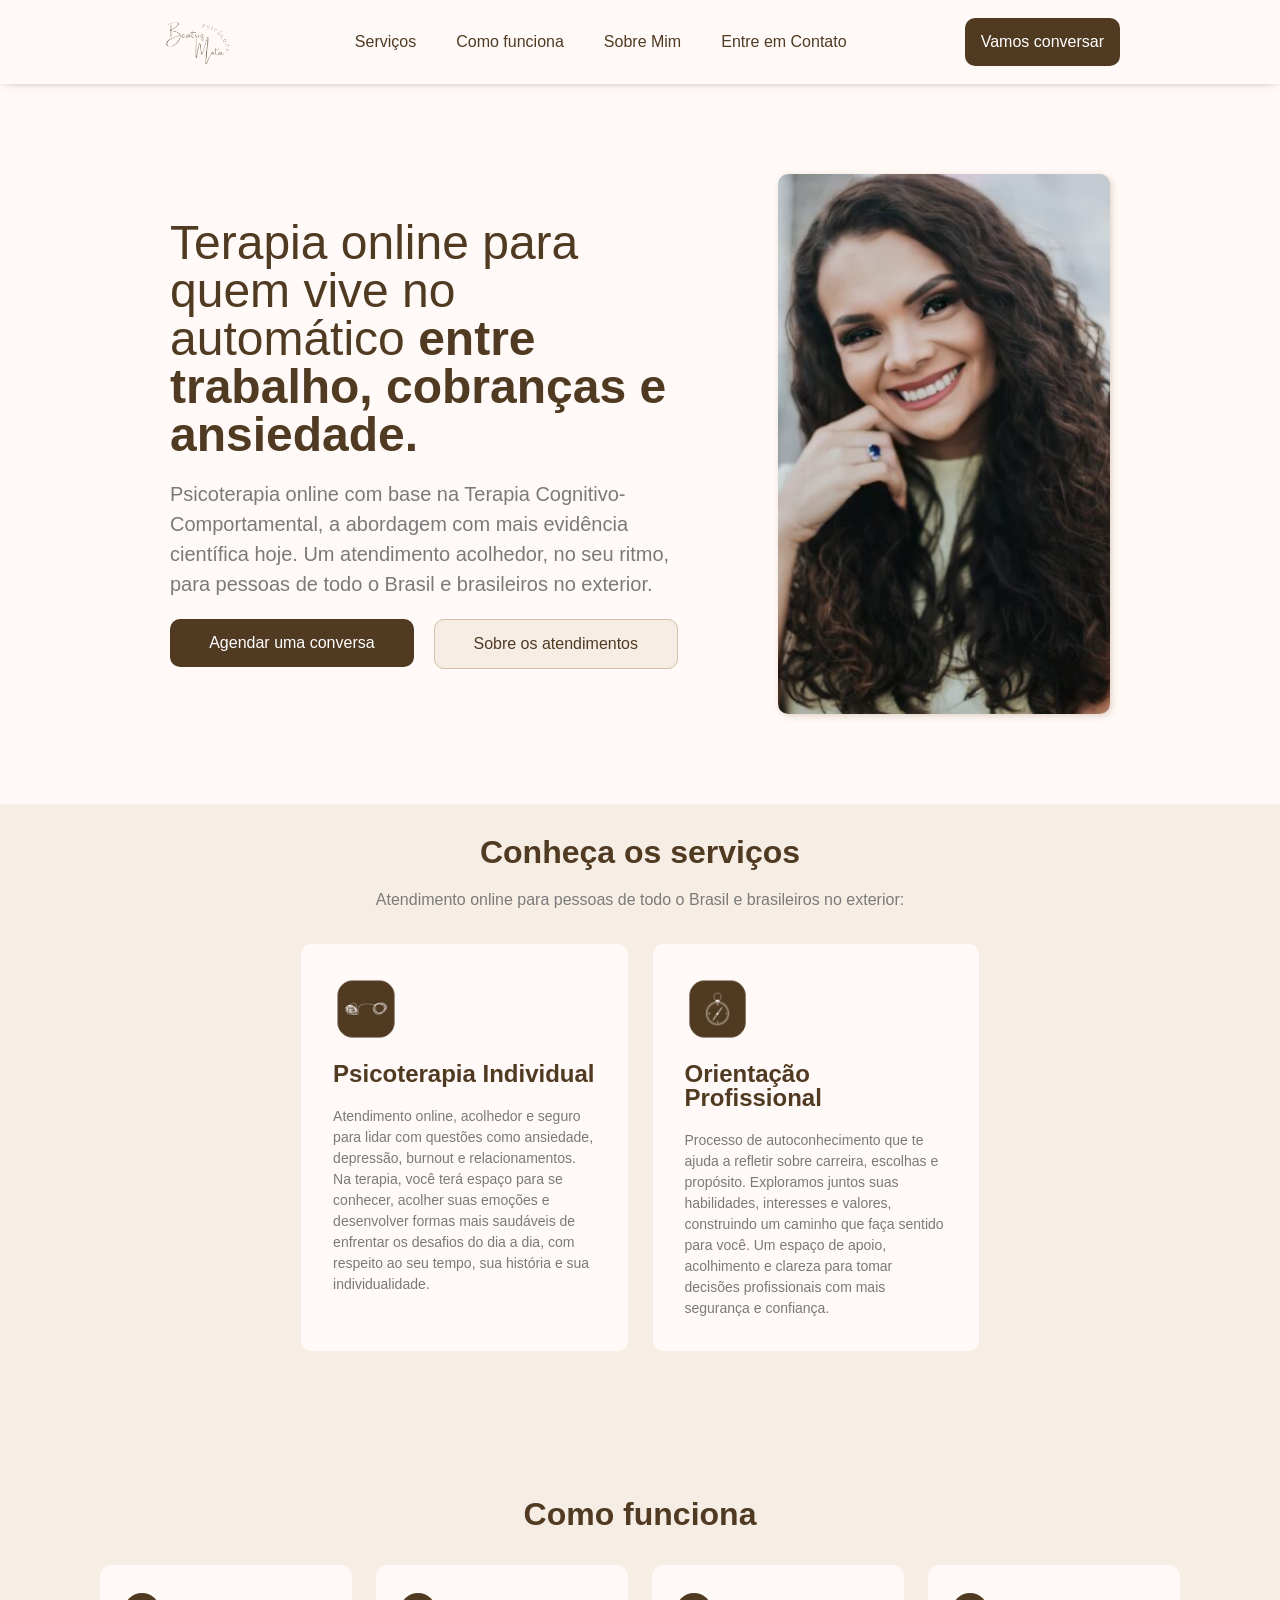
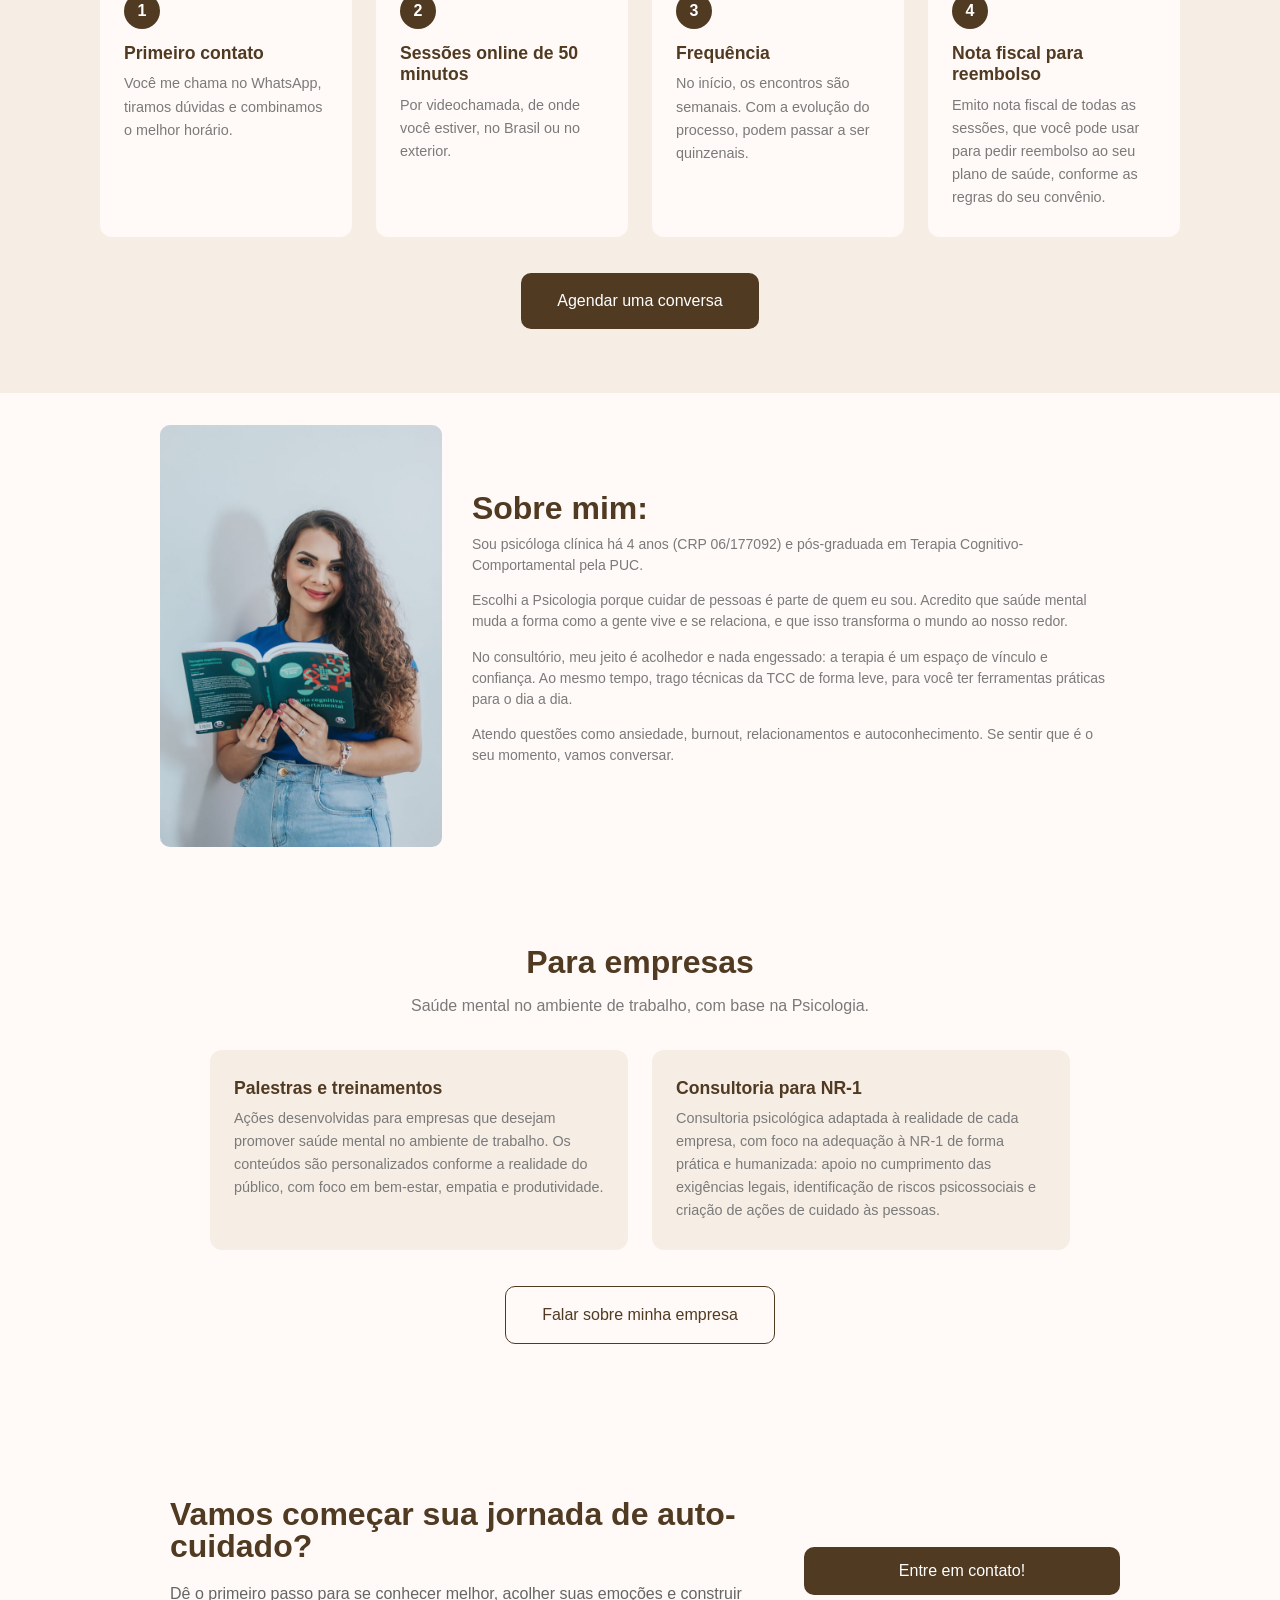
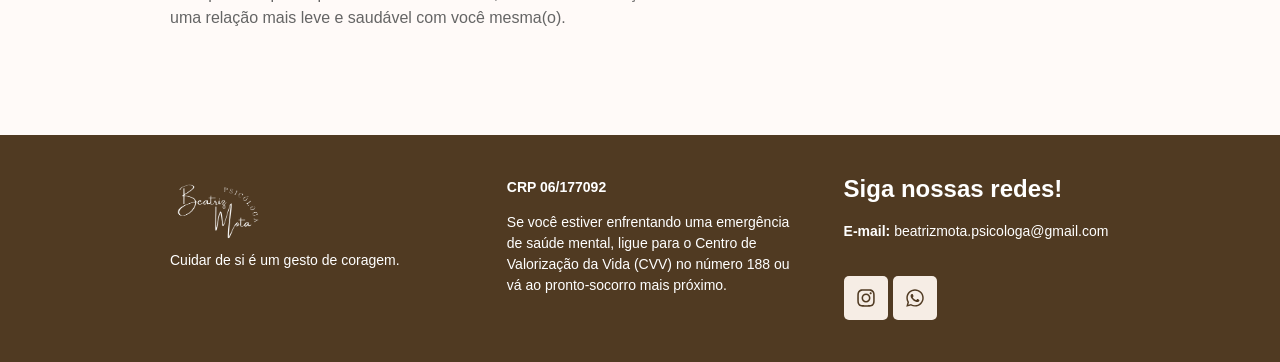
==== commit c61be105: "Textos aprovados: novo título, seção Como funciona, Sobre mim enxuto e seção Para empresas Co-Author" ====
--- a/index.html
+++ b/index.html
@@ -265,6 +265,26 @@
 .wa-float svg{width:20px;height:20px;fill:#fff}
 @media (max-width: 767px){.wa-float{display:flex;opacity:0;pointer-events:none;transform:translateY(12px);transition:opacity .25s,transform .25s}.wa-float.show{opacity:1;pointer-events:auto;transform:none}}
 </style>
+<style id="secoes-novas">
+.elementor-element-372d68e{justify-content:center}
+@media (min-width:768px){.elementor-element-372d68e>.e-con.e-child{--width:34%!important}}
+#servicos,#como-funciona,#sobre-mim,#empresas{scroll-margin-top:90px}
+.bm-sec{padding:64px 16px;text-align:center;font-family:"Poppins",sans-serif}
+.bm-alt{background:#F6EDE5}
+.bm-h2{font-family:"Poppins",sans-serif;font-size:2rem;font-weight:600;color:#503A22;margin:0 0 12px}
+.bm-sub{color:#7A7A7A;margin:0 0 32px}
+.bm-steps{list-style:none;padding:0;margin:32px auto 36px;max-width:1080px;display:grid;grid-template-columns:repeat(4,1fr);gap:24px;text-align:left}
+.bm-steps li,.bm-card{background:#FFFAF7;border-radius:12px;padding:28px 24px}
+.bm-n{display:inline-flex;width:36px;height:36px;border-radius:50%;background:#503A22;color:#fff;align-items:center;justify-content:center;font-weight:600;margin-bottom:14px}
+.bm-steps h3,.bm-card h3{font-family:"Poppins",sans-serif;font-size:1.1rem;font-weight:600;color:#503A22;margin:0 0 8px}
+.bm-steps p,.bm-card p{font-size:.9rem;line-height:1.6;color:#7A7A7A;margin:0}
+.bm-cards{display:grid;grid-template-columns:1fr 1fr;gap:24px;max-width:860px;margin:0 auto 36px;text-align:left}
+.bm-btn{display:inline-block;background:#503A22;color:#fff!important;padding:16px 36px;border-radius:10px;text-decoration:none;font-family:"Poppins",sans-serif}
+.bm-btn-out{background:transparent;color:#503A22!important;border:1px solid #503A22}
+#empresas{background:#FFFAF7}#empresas .bm-card{background:#F6EDE5}
+@media (max-width:1024px){.bm-steps{grid-template-columns:1fr 1fr}}
+@media (max-width:767px){.bm-sec{padding:48px 16px}.bm-h2{font-size:1.5rem}.bm-steps,.bm-cards{grid-template-columns:1fr}.bm-btn{display:block}}
+</style>
 </head>
 <body class="home wp-singular page-template page-template-elementor_header_footer page page-id-8 wp-custom-logo wp-embed-responsive wp-theme-hello-elementor hello-elementor-default elementor-default elementor-template-full-width elementor-kit-7 elementor-page elementor-page-8 e--ua-isTouchDevice e--ua-blink e--ua-chrome e--ua-webkit" data-elementor-device-mode="tablet" data-new-gr-c-s-check-loaded="14.1297.0" data-gr-ext-installed="">
 
@@ -290,6 +310,7 @@
                         }
                     </style>            <div data-hamburger-icon="&lt;i aria-hidden=&quot;true&quot; class=&quot;icon icon-menu1&quot;&gt;&lt;/i&gt;" data-indicator-icon="&lt;svg aria-hidden=&quot;true&quot; class=&quot;e-font-icon-svg e-fas-angle-down&quot; viewBox=&quot;0 0 320 512&quot; xmlns=&quot;http://www.w3.org/2000/svg&quot;&gt;&lt;path d=&quot;M143 352.3L7 216.3c-9.4-9.4-9.4-24.6 0-33.9l22.6-22.6c9.4-9.4 24.6-9.4 33.9 0l96.4 96.4 96.4-96.4c9.4-9.4 24.6-9.4 33.9 0l22.6 22.6c9.4 9.4 9.4 24.6 0 33.9l-136 136c-9.2 9.4-24.4 9.4-33.8 0z&quot;&gt;&lt;/path&gt;&lt;/svg&gt;" data-dropdown-indicator-icon="&lt;svg class=&quot;e-font-icon-svg e-fas-angle-down&quot; viewBox=&quot;0 0 320 512&quot; xmlns=&quot;http://www.w3.org/2000/svg&quot;&gt;&lt;path d=&quot;M143 352.3L7 216.3c-9.4-9.4-9.4-24.6 0-33.9l22.6-22.6c9.4-9.4 24.6-9.4 33.9 0l96.4 96.4 96.4-96.4c9.4-9.4 24.6-9.4 33.9 0l22.6 22.6c9.4 9.4 9.4 24.6 0 33.9l-136 136c-9.2 9.4-24.4 9.4-33.8 0z&quot;&gt;&lt;/path&gt;&lt;/svg&gt;" class="eael-simple-menu-container eael-simple-menu-align-left eael-simple-menu--stretch eael-simple-menu-dropdown-align-left preset-1 eael-simple-menu-hamburger" data-hamburger-breakpoints="{&quot;mobile&quot;:&quot;Dispositivos m\u00f3veis no modo retrato (&gt; 767px)&quot;,&quot;tablet&quot;:&quot;Tablet no modo retrato (&gt; 1024px)&quot;,&quot;desktop&quot;:&quot;Desktop (&gt; 2400px)&quot;,&quot;none&quot;:&quot;Nenhum&quot;}" data-hamburger-device="tablet">
                 <span class="eael-simple-menu-toggle-text"></span><nav class="eael-nav-menu-wrapper"><ul id="menu-geral" class="eael-simple-menu eael-simple-menu-dropdown-animate-to-top eael-simple-menu-indicator eael-simple-menu-horizontal eael-simple-menu-responsive"><li id="menu-item-55" class="menu-item menu-item-type-custom menu-item-object-custom menu-item-55"><a href="#servicos" class="eael-menu-servicos eael-item-active">Serviços</a></li>
+<li class="menu-item menu-item-type-custom menu-item-object-custom"><a href="#como-funciona" class="">Como funciona</a></li>
 <li id="menu-item-56" class="menu-item menu-item-type-custom menu-item-object-custom menu-item-56"><a href="#sobre-mim" class="">Sobre Mim</a></li>
 <li id="menu-item-57" class="menu-item menu-item-type-custom menu-item-object-custom menu-item-57"><a href="https://wa.me/5511950643209?text=Ol%C3%A1%2C%20Beatriz%21%20Vi%20seu%20site%20e%20gostaria%20de%20saber%20mais%20sobre%20a%20terapia%20online." target="_blank" rel="noopener">Entre em Contato</a></li>
 </ul></nav>                <button class="eael-simple-menu-toggle">
@@ -322,6 +343,7 @@
                         }
                     </style>            <div data-hamburger-icon="&lt;i aria-hidden=&quot;true&quot; class=&quot;icon icon-menu1&quot;&gt;&lt;/i&gt;" data-indicator-icon="&lt;svg aria-hidden=&quot;true&quot; class=&quot;e-font-icon-svg e-fas-angle-down&quot; viewBox=&quot;0 0 320 512&quot; xmlns=&quot;http://www.w3.org/2000/svg&quot;&gt;&lt;path d=&quot;M143 352.3L7 216.3c-9.4-9.4-9.4-24.6 0-33.9l22.6-22.6c9.4-9.4 24.6-9.4 33.9 0l96.4 96.4 96.4-96.4c9.4-9.4 24.6-9.4 33.9 0l22.6 22.6c9.4 9.4 9.4 24.6 0 33.9l-136 136c-9.2 9.4-24.4 9.4-33.8 0z&quot;&gt;&lt;/path&gt;&lt;/svg&gt;" data-dropdown-indicator-icon="&lt;svg class=&quot;e-font-icon-svg e-fas-angle-down&quot; viewBox=&quot;0 0 320 512&quot; xmlns=&quot;http://www.w3.org/2000/svg&quot;&gt;&lt;path d=&quot;M143 352.3L7 216.3c-9.4-9.4-9.4-24.6 0-33.9l22.6-22.6c9.4-9.4 24.6-9.4 33.9 0l96.4 96.4 96.4-96.4c9.4-9.4 24.6-9.4 33.9 0l22.6 22.6c9.4 9.4 9.4 24.6 0 33.9l-136 136c-9.2 9.4-24.4 9.4-33.8 0z&quot;&gt;&lt;/path&gt;&lt;/svg&gt;" class="eael-simple-menu-container eael-simple-menu-align-left eael-simple-menu--stretch eael-simple-menu-dropdown-align-left preset-1" data-hamburger-breakpoints="{&quot;mobile&quot;:&quot;Dispositivos m\u00f3veis no modo retrato (&gt; 767px)&quot;,&quot;tablet&quot;:&quot;Tablet no modo retrato (&gt; 1024px)&quot;,&quot;desktop&quot;:&quot;Desktop (&gt; 2400px)&quot;,&quot;none&quot;:&quot;Nenhum&quot;}" data-hamburger-device="tablet">
                 <span class="eael-simple-menu-toggle-text"></span><ul id="menu-geral" class="eael-simple-menu eael-simple-menu-dropdown-animate-to-top eael-simple-menu-indicator eael-simple-menu-horizontal"><li id="menu-item-55" class="menu-item menu-item-type-custom menu-item-object-custom menu-item-55"><a href="#servicos" class="eael-menu-servicos eael-item-active">Serviços</a></li>
+<li class="menu-item menu-item-type-custom menu-item-object-custom"><a href="#como-funciona" class="">Como funciona</a></li>
 <li id="menu-item-56" class="menu-item menu-item-type-custom menu-item-object-custom menu-item-56"><a href="#sobre-mim" class="">Sobre Mim</a></li>
 <li id="menu-item-57" class="menu-item menu-item-type-custom menu-item-object-custom menu-item-57"><a href="https://wa.me/5511950643209?text=Ol%C3%A1%2C%20Beatriz%21%20Vi%20seu%20site%20e%20gostaria%20de%20saber%20mais%20sobre%20a%20terapia%20online." target="_blank" rel="noopener">Entre em Contato</a></li>
 </ul>                <button class="eael-simple-menu-toggle">
@@ -342,9 +364,9 @@
 				<div data-particle_enable="false" data-particle-mobile-disabled="false" class="elementor-element elementor-element-f447234 e-con-full e-flex e-con e-parent e-lazyloaded" data-id="f447234" data-element_type="container">
 		<div data-particle_enable="false" data-particle-mobile-disabled="false" class="elementor-element elementor-element-15be6a6 e-con-full e-flex e-con e-child" data-id="15be6a6" data-element_type="container">
 				<div class="elementor-element elementor-element-359bd20 elementor-widget elementor-widget-heading" data-id="359bd20" data-element_type="widget" data-widget_type="heading.default">
-					<h2 class="elementor-heading-title elementor-size-default"><span style="font-weight: normal">Cuidar de si é um gesto de coragem.</span> Vamos juntos nessa jornada?</h2>				</div>
+					<h2 class="elementor-heading-title elementor-size-default"><span style="font-weight: normal">Terapia online para quem vive no automático</span> entre trabalho, cobranças e ansiedade.</h2>				</div>
 				<div class="elementor-element elementor-element-ca6405a elementor-widget elementor-widget-text-editor" data-id="ca6405a" data-element_type="widget" data-widget_type="text-editor.default">
-									Atendimento psicológico online com escuta acolhedora, empática e eficaz. Um espaço seguro para você se reconectar com quem você é, respeitando seu tempo, sua história e suas emoções.								</div>
+									Psicoterapia online com base na Terapia Cognitivo-Comportamental, a abordagem com mais evidência científica hoje. Um atendimento acolhedor, no seu ritmo, para pessoas de todo o Brasil e brasileiros no exterior.								</div>
 		<div data-particle_enable="false" data-particle-mobile-disabled="false" class="elementor-element elementor-element-3a54f85 e-con-full e-flex e-con e-child" data-id="3a54f85" data-element_type="container">
 				<div class="elementor-element elementor-element-51852f4 elementor-align-justify elementor-widget__width-inherit elementor-widget elementor-widget-button" data-id="51852f4" data-element_type="widget" data-widget_type="button.default">
 										<a class="elementor-button elementor-button-link elementor-size-sm" href="https://wa.me/5511950643209?text=Ol%C3%A1%2C%20Beatriz%21%20Vi%20seu%20site%20e%20gostaria%20de%20saber%20mais%20sobre%20a%20terapia%20online." target="_blank" rel="noopener">
@@ -371,7 +393,7 @@
 				<div class="elementor-element elementor-element-d06f79b elementor-widget elementor-widget-heading" data-id="d06f79b" data-element_type="widget" data-widget_type="heading.default">
 					<h2 class="elementor-heading-title elementor-size-default">Conheça os serviços</h2>				</div>
 				<div class="elementor-element elementor-element-7fe34df elementor-widget elementor-widget-text-editor" data-id="7fe34df" data-element_type="widget" data-widget_type="text-editor.default">
-									Realizo atendimentos online para pessoas de todo o Brasil e do exterior, nas seguintes áreas:
+									Atendimento online para pessoas de todo o Brasil e brasileiros no exterior:
 
 								</div>
 				</div>
@@ -395,27 +417,20 @@
 				<div class="elementor-element elementor-element-1548127 elementor-widget elementor-widget-text-editor" data-id="1548127" data-element_type="widget" data-widget_type="text-editor.default">
 									Processo de autoconhecimento que te ajuda a refletir sobre carreira, escolhas e propósito. Exploramos juntos suas habilidades, interesses e valores, construindo um caminho que faça sentido para você. Um espaço de apoio, acolhimento e clareza para tomar decisões profissionais com mais segurança e confiança.								</div>
 				</div>
-		<div data-particle_enable="false" data-particle-mobile-disabled="false" class="elementor-element elementor-element-0f2573d e-con-full e-flex e-con e-child" data-id="0f2573d" data-element_type="container" data-settings="{&quot;background_background&quot;:&quot;classic&quot;}">
-				<div class="elementor-element elementor-element-80569f3 elementor-widget__width-initial elementor-widget elementor-widget-image" data-id="80569f3" data-element_type="widget" data-widget_type="image.default">
-															<img loading="lazy" decoding="async" width="300" height="300" src="./Psicologa Beatriz Mota – Atendimento Psicológico Online_files/9.png" class="attachment-large size-large wp-image-20" alt="" srcset="./Psicologa Beatriz Mota – Atendimento Psicológico Online_files/9.png 300w, ./Psicologa Beatriz Mota – Atendimento Psicológico Online_files/9-150x150.png 150w" sizes="(max-width: 300px) 100vw, 300px">															</div>
-				<div class="elementor-element elementor-element-b10ec87 elementor-widget elementor-widget-heading" data-id="b10ec87" data-element_type="widget" data-widget_type="heading.default">
-					<h2 class="elementor-heading-title elementor-size-default">Palestras e treinamentos</h2>				</div>
-				<div class="elementor-element elementor-element-19b1f45 elementor-widget elementor-widget-text-editor" data-id="19b1f45" data-element_type="widget" data-widget_type="text-editor.default">
-									Ações desenvolvidas para empresas que desejam promover saúde mental no ambiente de trabalho. Os conteúdos são personalizados conforme a realidade do público, com foco em bem-estar, empatia e produtividade. A psicologia como aliada para construir ambientes mais humanos e funcionais.
-
-								</div>
-				</div>
-		<div data-particle_enable="false" data-particle-mobile-disabled="false" class="elementor-element elementor-element-03e3135 e-con-full e-flex e-con e-child" data-id="03e3135" data-element_type="container" data-settings="{&quot;background_background&quot;:&quot;classic&quot;}">
-				<div class="elementor-element elementor-element-b939834 elementor-widget__width-initial elementor-widget elementor-widget-image" data-id="b939834" data-element_type="widget" data-widget_type="image.default">
-															<img loading="lazy" decoding="async" width="300" height="300" src="./Psicologa Beatriz Mota – Atendimento Psicológico Online_files/10.png" class="attachment-large size-large wp-image-21" alt="" srcset="./Psicologa Beatriz Mota – Atendimento Psicológico Online_files/10.png 300w, ./Psicologa Beatriz Mota – Atendimento Psicológico Online_files/10-150x150.png 150w" sizes="(max-width: 300px) 100vw, 300px">															</div>
-				<div class="elementor-element elementor-element-6af5bba elementor-widget elementor-widget-heading" data-id="6af5bba" data-element_type="widget" data-widget_type="heading.default">
-					<h2 class="elementor-heading-title elementor-size-default">Consultoria para NR-1</h2>				</div>
-				<div class="elementor-element elementor-element-6ae8bf7 elementor-widget elementor-widget-text-editor" data-id="6ae8bf7" data-element_type="widget" data-widget_type="text-editor.default">
-									Consultoria psicológica adaptada à realidade de cada empresa, com foco na adequação à NR-1 de forma prática e humanizada. Apoio no cumprimento das exigências legais, identificação de riscos e criação de ações que promovam ambientes mais seguros, acolhedores e comprometidos com o cuidado às pessoas.
-
-								</div>
-				</div>
-				</div>
+
+
+				</div>
+<section id="como-funciona" class="bm-sec bm-alt">
+  <h2 class="bm-h2">Como funciona</h2>
+  <ol class="bm-steps">
+    <li><span class="bm-n">1</span><h3>Primeiro contato</h3><p>Você me chama no WhatsApp, tiramos dúvidas e combinamos o melhor horário.</p></li>
+    <li><span class="bm-n">2</span><h3>Sessões online de 50 minutos</h3><p>Por videochamada, de onde você estiver, no Brasil ou no exterior.</p></li>
+    <li><span class="bm-n">3</span><h3>Frequência</h3><p>No início, os encontros são semanais. Com a evolução do processo, podem passar a ser quinzenais.</p></li>
+    <li><span class="bm-n">4</span><h3>Nota fiscal para reembolso</h3><p>Emito nota fiscal de todas as sessões, que você pode usar para pedir reembolso ao seu plano de saúde, conforme as regras do seu convênio.</p></li>
+  </ol>
+  <a class="bm-btn" href="https://wa.me/5511950643209?text=Ol%C3%A1%2C%20Beatriz%21%20Vi%20seu%20site%20e%20gostaria%20de%20saber%20mais%20sobre%20a%20terapia%20online." target="_blank" rel="noopener">Agendar uma conversa</a>
+</section>
+
 		<div data-particle_enable="false" data-particle-mobile-disabled="false" class="elementor-element elementor-element-e893549 e-con-full e-flex e-con e-parent e-lazyloaded" data-id="e893549" data-element_type="container" id="sobre-mim">
 		<div data-particle_enable="false" data-particle-mobile-disabled="false" class="elementor-element elementor-element-e5a0f58 e-con-full e-flex e-con e-child" data-id="e5a0f58" data-element_type="container">
 				<div class="elementor-element elementor-element-b931e32 elementor-widget elementor-widget-image" data-id="b931e32" data-element_type="widget" data-widget_type="image.default">
@@ -425,13 +440,22 @@
 				<div class="elementor-element elementor-element-747904f elementor-widget elementor-widget-heading" data-id="747904f" data-element_type="widget" data-widget_type="heading.default">
 					<h2 class="elementor-heading-title elementor-size-default">Sobre mim:</h2>				</div>
 				<div class="elementor-element elementor-element-b9c2b9b elementor-widget elementor-widget-text-editor" data-id="b9c2b9b" data-element_type="widget" data-widget_type="text-editor.default">
-									<p>Ao longo da minha trajetória, tive a oportunidade de acompanhar pessoas em diferentes questões emocionais, como ansiedade, depressão, dificuldades nos relacionamentos, bipolaridade, entre outras.&nbsp;<span style="text-wrap-mode: initial; font-size: 0.875rem; letter-spacing: -0.1px;">Ao longo desse processo, vejo meus pacientes desenvolvendo mais autoconhecimento, autonomia, crescimento pessoal e amadurecimento.</span></p>
-<p>Sou apaixonada pela Psicologia e acredito que a profissão me permite ajudar pessoas a viverem de forma mais leve, funcional e consciente, contribuindo para uma sociedade melhor.</p>
-<p>Atuo como psicóloga clínica há 4 anos, sou pós-graduada em Terapia Cognitivo-Comportamental (TCC) pela PUC — abordagem que guia os meus atendimentos. A TCC parte do entendimento de que pensamentos, emoções e comportamentos estão conectados e se influenciam mutuamente.&nbsp;</p>
-<p>O foco é identificar e transformar padrões disfuncionais, promovendo mudanças positivas e duradouras. Ao longo do processo, aplicamos técnicas práticas para criar estratégias que tornem a vida mais funcional, equilibrada e leve.</p>
-<p>Quero te ajudar a construir uma vida mais leve, com um atendimento acolhedor, empático e eficaz. Se sentir que é o seu momento, agende sua sessão!</p>								</div>
-				</div>
-				</div>
+									<p>Sou psicóloga clínica há 4 anos (CRP 06/177092) e pós-graduada em Terapia Cognitivo-Comportamental pela PUC.</p>
+<p>Escolhi a Psicologia porque cuidar de pessoas é parte de quem eu sou. Acredito que saúde mental muda a forma como a gente vive e se relaciona, e que isso transforma o mundo ao nosso redor.</p>
+<p>No consultório, meu jeito é acolhedor e nada engessado: a terapia é um espaço de vínculo e confiança. Ao mesmo tempo, trago técnicas da TCC de forma leve, para você ter ferramentas práticas para o dia a dia.</p>
+<p>Atendo questões como ansiedade, burnout, relacionamentos e autoconhecimento. Se sentir que é o seu momento, vamos conversar.</p>								</div>
+				</div>
+				</div>
+<section id="empresas" class="bm-sec bm-alt">
+  <h2 class="bm-h2">Para empresas</h2>
+  <p class="bm-sub">Saúde mental no ambiente de trabalho, com base na Psicologia.</p>
+  <div class="bm-cards">
+    <div class="bm-card"><h3>Palestras e treinamentos</h3><p>Ações desenvolvidas para empresas que desejam promover saúde mental no ambiente de trabalho. Os conteúdos são personalizados conforme a realidade do público, com foco em bem-estar, empatia e produtividade.</p></div>
+    <div class="bm-card"><h3>Consultoria para NR-1</h3><p>Consultoria psicológica adaptada à realidade de cada empresa, com foco na adequação à NR-1 de forma prática e humanizada: apoio no cumprimento das exigências legais, identificação de riscos psicossociais e criação de ações de cuidado às pessoas.</p></div>
+  </div>
+  <a class="bm-btn bm-btn-out" href="https://wa.me/5511950643209?text=Ol%C3%A1%2C%20Beatriz%21%20Vi%20seu%20site%20e%20gostaria%20de%20saber%20mais%20sobre%20palestras%20e%20consultoria%20para%20empresas." target="_blank" rel="noopener">Falar sobre minha empresa</a>
+</section>
+
 		
 		
 		<div data-particle_enable="false" data-particle-mobile-disabled="false" class="elementor-element elementor-element-5cd0161 e-con-full e-flex e-con e-parent e-lazyloaded" data-id="5cd0161" data-element_type="container">
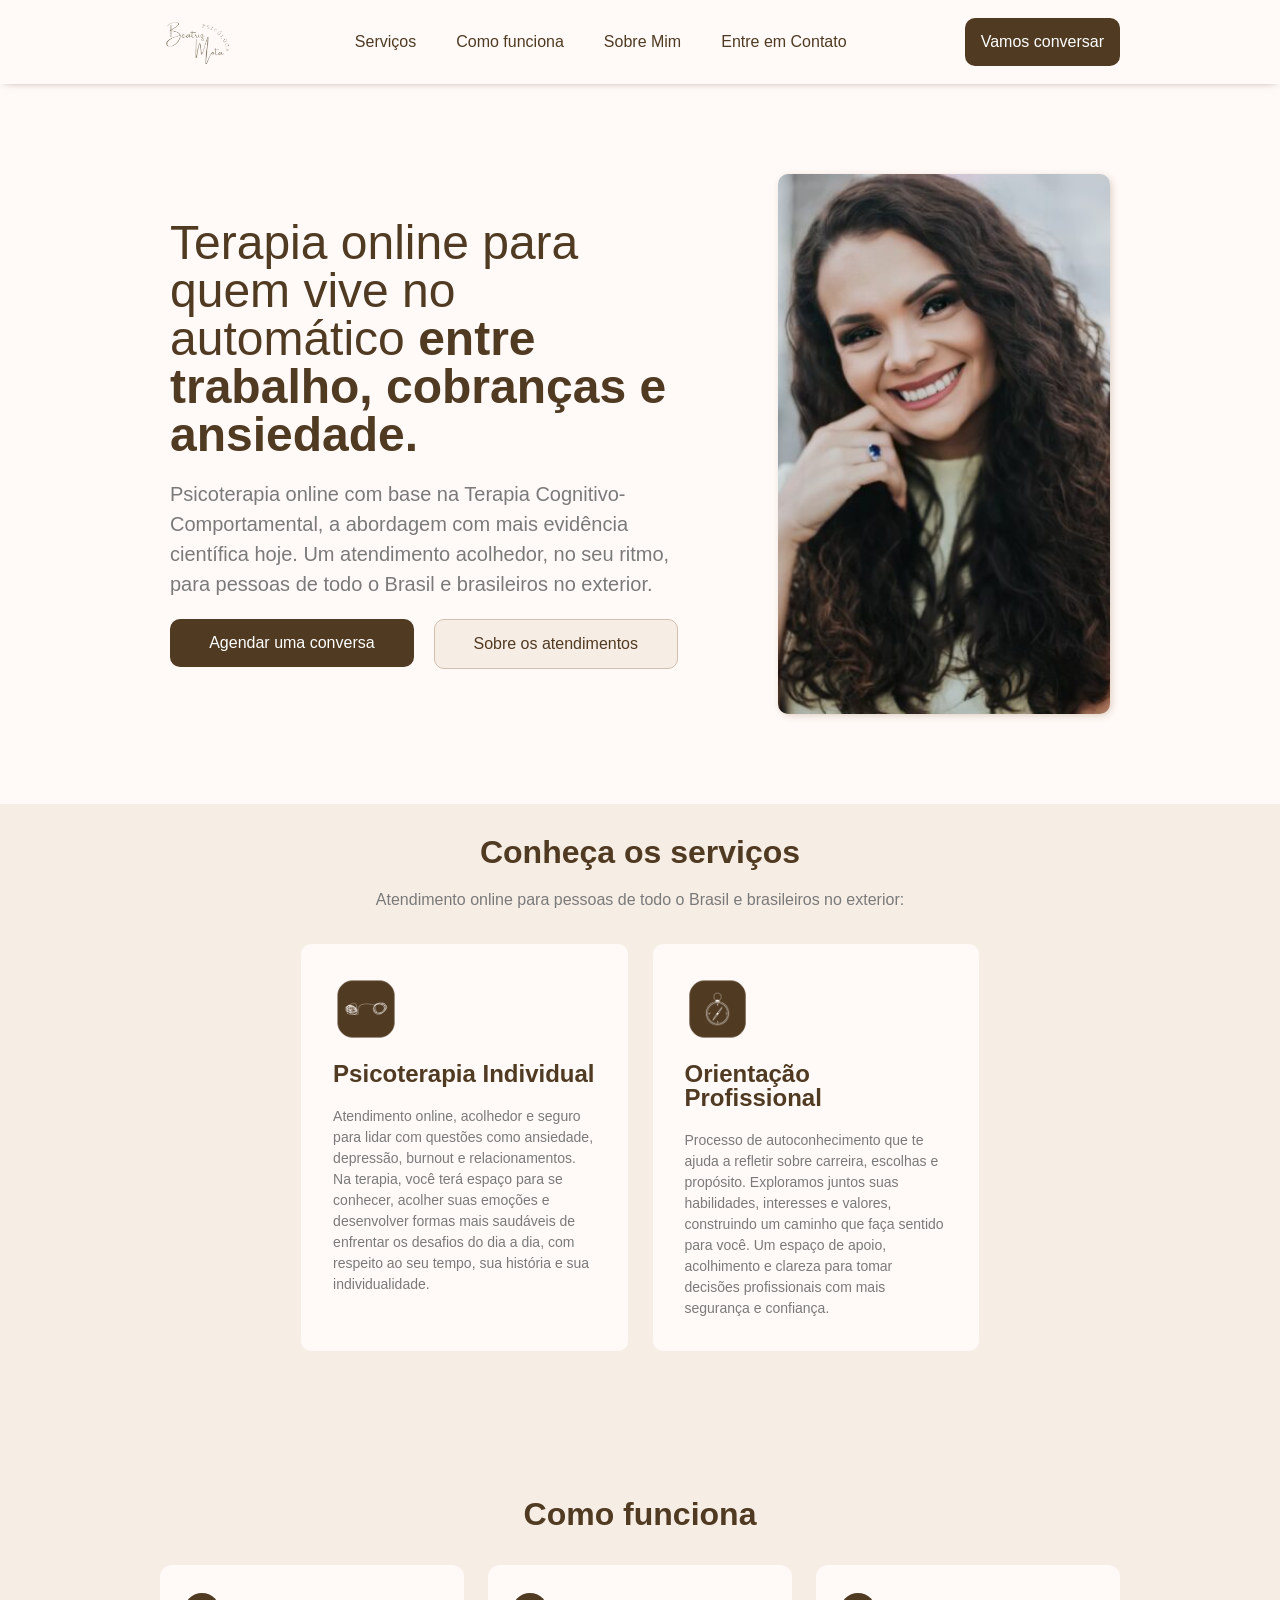
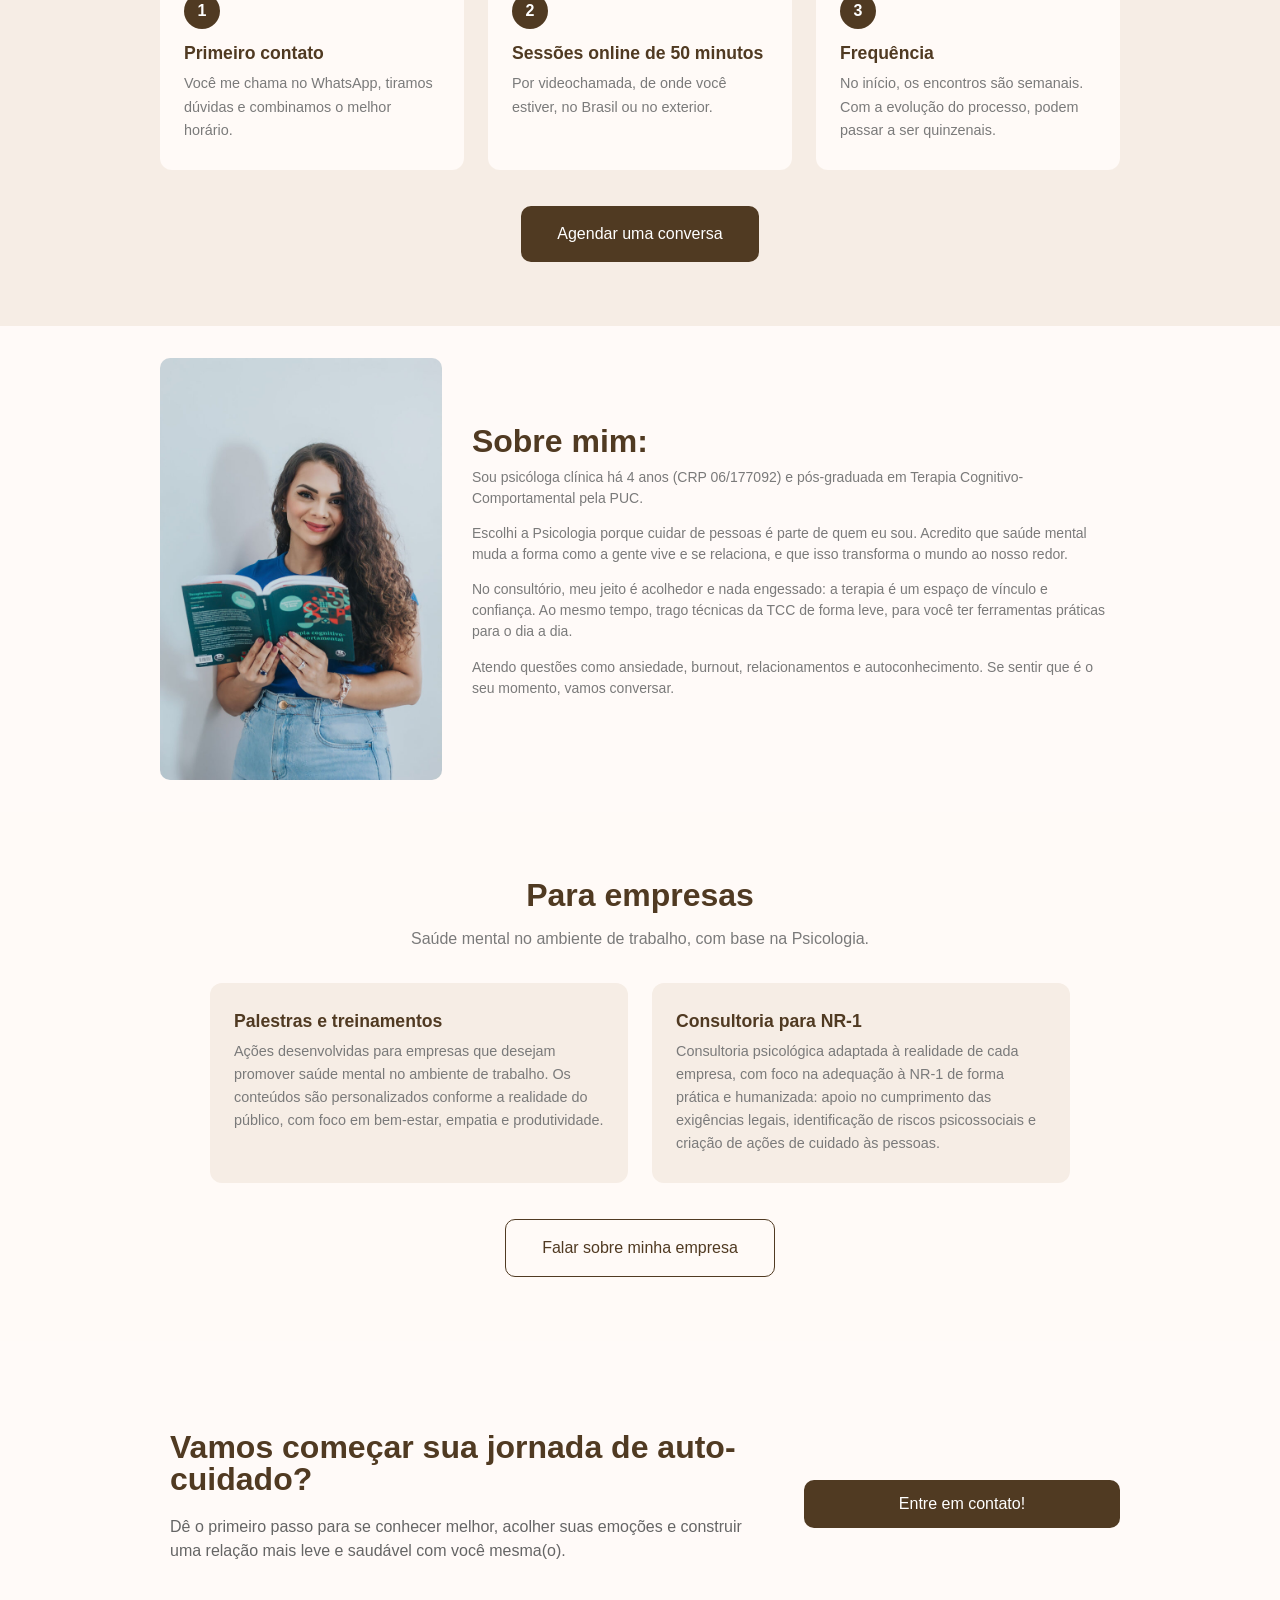
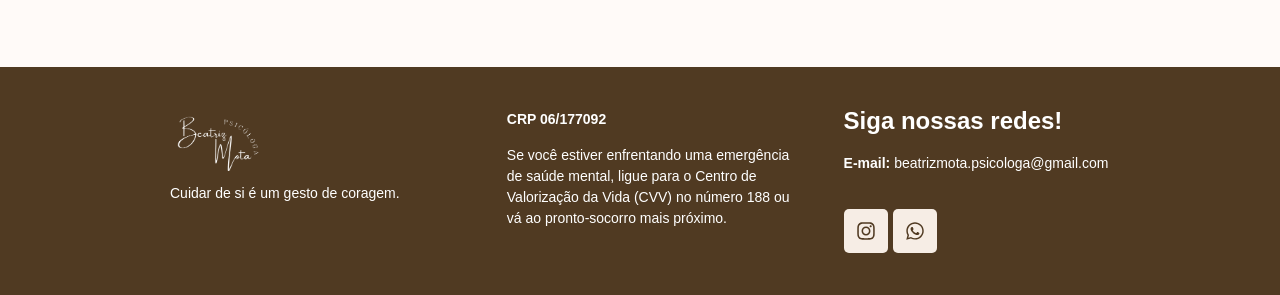
==== commit 56d2e23c: "Remove passo de nota fiscal/reembolso da seção Como funciona Co-Authored-By: Claude Opus 5.5 <norepl" ====
--- a/index.html
+++ b/index.html
@@ -273,7 +273,7 @@
 .bm-alt{background:#F6EDE5}
 .bm-h2{font-family:"Poppins",sans-serif;font-size:2rem;font-weight:600;color:#503A22;margin:0 0 12px}
 .bm-sub{color:#7A7A7A;margin:0 0 32px}
-.bm-steps{list-style:none;padding:0;margin:32px auto 36px;max-width:1080px;display:grid;grid-template-columns:repeat(4,1fr);gap:24px;text-align:left}
+.bm-steps{list-style:none;padding:0;margin:32px auto 36px;max-width:960px;display:grid;grid-template-columns:repeat(3,1fr);gap:24px;text-align:left}
 .bm-steps li,.bm-card{background:#FFFAF7;border-radius:12px;padding:28px 24px}
 .bm-n{display:inline-flex;width:36px;height:36px;border-radius:50%;background:#503A22;color:#fff;align-items:center;justify-content:center;font-weight:600;margin-bottom:14px}
 .bm-steps h3,.bm-card h3{font-family:"Poppins",sans-serif;font-size:1.1rem;font-weight:600;color:#503A22;margin:0 0 8px}
@@ -282,7 +282,7 @@
 .bm-btn{display:inline-block;background:#503A22;color:#fff!important;padding:16px 36px;border-radius:10px;text-decoration:none;font-family:"Poppins",sans-serif}
 .bm-btn-out{background:transparent;color:#503A22!important;border:1px solid #503A22}
 #empresas{background:#FFFAF7}#empresas .bm-card{background:#F6EDE5}
-@media (max-width:1024px){.bm-steps{grid-template-columns:1fr 1fr}}
+
 @media (max-width:767px){.bm-sec{padding:48px 16px}.bm-h2{font-size:1.5rem}.bm-steps,.bm-cards{grid-template-columns:1fr}.bm-btn{display:block}}
 </style>
 </head>
@@ -426,7 +426,6 @@
     <li><span class="bm-n">1</span><h3>Primeiro contato</h3><p>Você me chama no WhatsApp, tiramos dúvidas e combinamos o melhor horário.</p></li>
     <li><span class="bm-n">2</span><h3>Sessões online de 50 minutos</h3><p>Por videochamada, de onde você estiver, no Brasil ou no exterior.</p></li>
     <li><span class="bm-n">3</span><h3>Frequência</h3><p>No início, os encontros são semanais. Com a evolução do processo, podem passar a ser quinzenais.</p></li>
-    <li><span class="bm-n">4</span><h3>Nota fiscal para reembolso</h3><p>Emito nota fiscal de todas as sessões, que você pode usar para pedir reembolso ao seu plano de saúde, conforme as regras do seu convênio.</p></li>
   </ol>
   <a class="bm-btn" href="https://wa.me/5511950643209?text=Ol%C3%A1%2C%20Beatriz%21%20Vi%20seu%20site%20e%20gostaria%20de%20saber%20mais%20sobre%20a%20terapia%20online." target="_blank" rel="noopener">Agendar uma conversa</a>
 </section>
